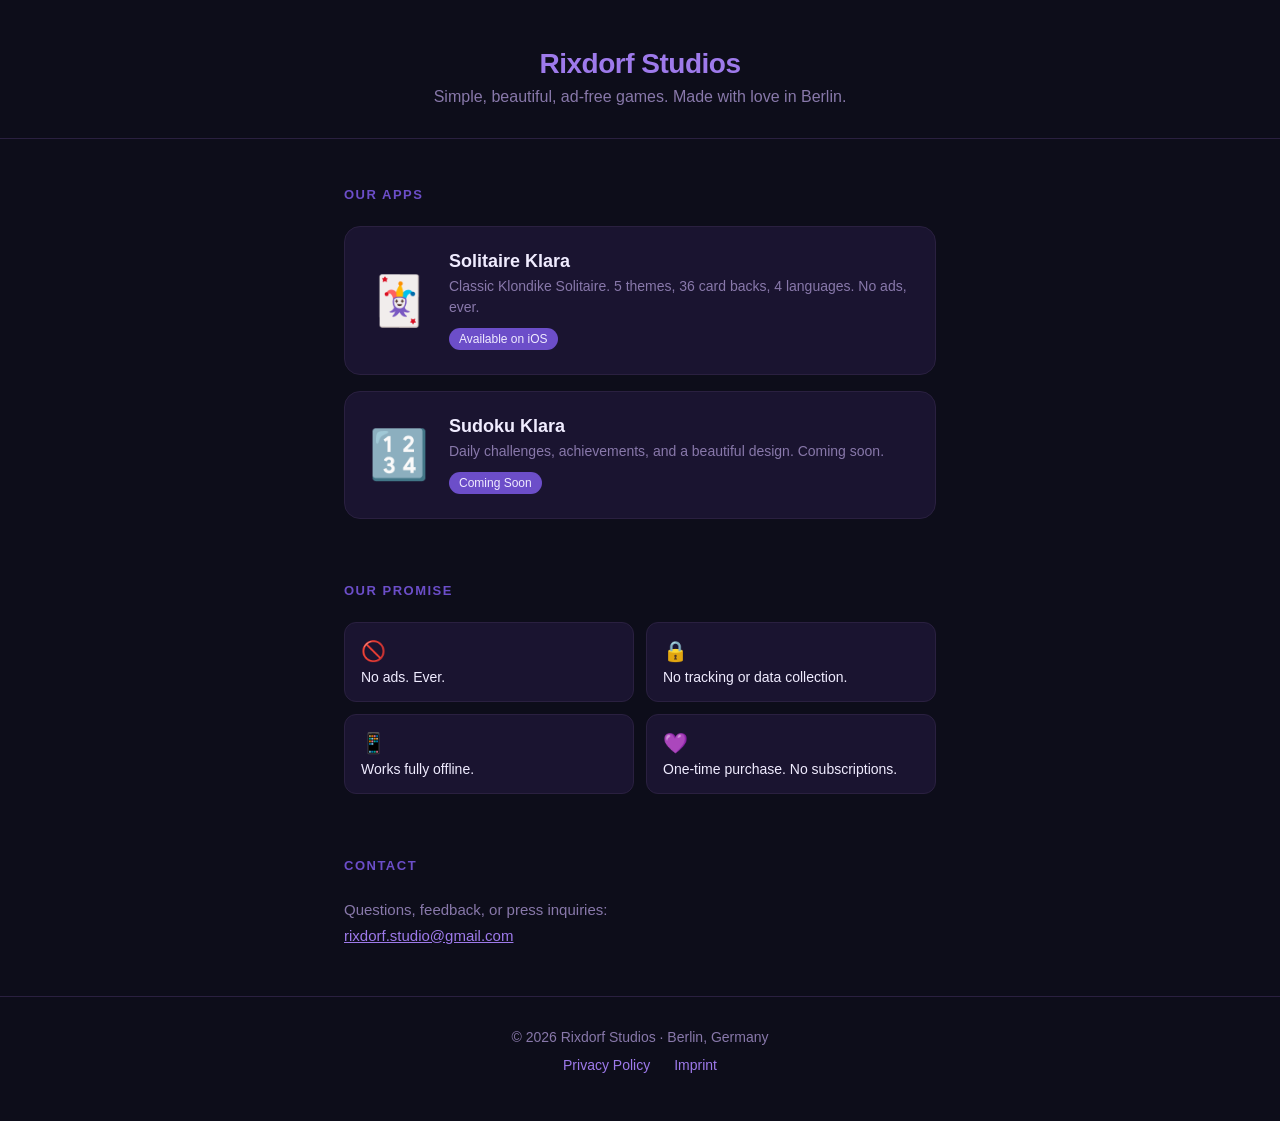
==== index.html @ 52e28efe "Add landing page" ====
<!DOCTYPE html>
<html lang="en">
<head>
  <meta charset="UTF-8">
  <meta name="viewport" content="width=device-width, initial-scale=1.0">
  <title>Rixdorf Studios</title>
  <meta name="description" content="Simple, beautiful, ad-free games. Made with love in Berlin.">
  <style>
    * { margin: 0; padding: 0; box-sizing: border-box; }
    body {
      font-family: -apple-system, BlinkMacSystemFont, 'Segoe UI', sans-serif;
      background: #0d0d1a;
      color: #f0ecff;
      min-height: 100vh;
    }
    header {
      padding: 48px 24px 32px;
      text-align: center;
      border-bottom: 1px solid #2a2040;
    }
    .logo {
      font-size: 28px;
      font-weight: 700;
      color: #9E7AEB;
      letter-spacing: -0.5px;
    }
    .tagline {
      margin-top: 8px;
      color: #8878aa;
      font-size: 16px;
    }
    main {
      max-width: 640px;
      margin: 0 auto;
      padding: 48px 24px;
    }
    h2 {
      font-size: 13px;
      font-weight: 600;
      text-transform: uppercase;
      letter-spacing: 1.5px;
      color: #6C4EC9;
      margin-bottom: 24px;
    }
    .apps {
      display: flex;
      flex-direction: column;
      gap: 16px;
      margin-bottom: 64px;
    }
    .app-card {
      background: #1a1430;
      border: 1px solid #2a2040;
      border-radius: 16px;
      padding: 24px;
      display: flex;
      gap: 20px;
      align-items: center;
      text-decoration: none;
      color: inherit;
      transition: border-color 0.2s;
    }
    .app-card:hover { border-color: #6C4EC9; }
    .app-icon {
      font-size: 48px;
      flex-shrink: 0;
    }
    .app-info h3 {
      font-size: 18px;
      font-weight: 600;
      margin-bottom: 4px;
    }
    .app-info p {
      font-size: 14px;
      color: #8878aa;
      line-height: 1.5;
    }
    .badge {
      display: inline-block;
      margin-top: 10px;
      padding: 4px 10px;
      background: #6C4EC9;
      border-radius: 20px;
      font-size: 12px;
      font-weight: 500;
    }
    .values {
      display: grid;
      grid-template-columns: 1fr 1fr;
      gap: 12px;
      margin-bottom: 64px;
    }
    .value-item {
      background: #1a1430;
      border: 1px solid #2a2040;
      border-radius: 12px;
      padding: 16px;
      font-size: 14px;
    }
    .value-item span {
      display: block;
      font-size: 20px;
      margin-bottom: 6px;
    }
    footer {
      text-align: center;
      padding: 32px 24px 48px;
      border-top: 1px solid #2a2040;
      color: #8878aa;
      font-size: 14px;
    }
    footer a { color: #9E7AEB; text-decoration: none; }
    footer a:hover { text-decoration: underline; }
    .footer-links {
      display: flex;
      justify-content: center;
      gap: 24px;
      margin-top: 12px;
    }
  </style>
</head>
<body>
  <header>
    <div class="logo">Rixdorf Studios</div>
    <div class="tagline">Simple, beautiful, ad-free games. Made with love in Berlin.</div>
  </header>

  <main>
    <h2>Our Apps</h2>
    <div class="apps">
      <a class="app-card" href="https://apps.apple.com/app/id6774253243" target="_blank">
        <div class="app-icon">🃏</div>
        <div class="app-info">
          <h3>Solitaire Klara</h3>
          <p>Classic Klondike Solitaire. 5 themes, 36 card backs, 4 languages. No ads, ever.</p>
          <span class="badge">Available on iOS</span>
        </div>
      </a>
      <a class="app-card" href="#" target="_blank">
        <div class="app-icon">🔢</div>
        <div class="app-info">
          <h3>Sudoku Klara</h3>
          <p>Daily challenges, achievements, and a beautiful design. Coming soon.</p>
          <span class="badge">Coming Soon</span>
        </div>
      </a>
    </div>

    <h2>Our Promise</h2>
    <div class="values">
      <div class="value-item"><span>🚫</span>No ads. Ever.</div>
      <div class="value-item"><span>🔒</span>No tracking or data collection.</div>
      <div class="value-item"><span>📱</span>Works fully offline.</div>
      <div class="value-item"><span>💜</span>One-time purchase. No subscriptions.</div>
    </div>

    <h2>Contact</h2>
    <p style="color: #8878aa; font-size: 15px; line-height: 1.7;">
      Questions, feedback, or press inquiries:<br>
      <a href="mailto:rixdorf.studio@gmail.com" style="color: #9E7AEB;">rixdorf.studio@gmail.com</a>
    </p>
  </main>

  <footer>
    <div>© 2026 Rixdorf Studios · Berlin, Germany</div>
    <div class="footer-links">
      <a href="/privacy">Privacy Policy</a>
      <a href="/imprint">Imprint</a>
    </div>
  </footer>
</body>
</html>
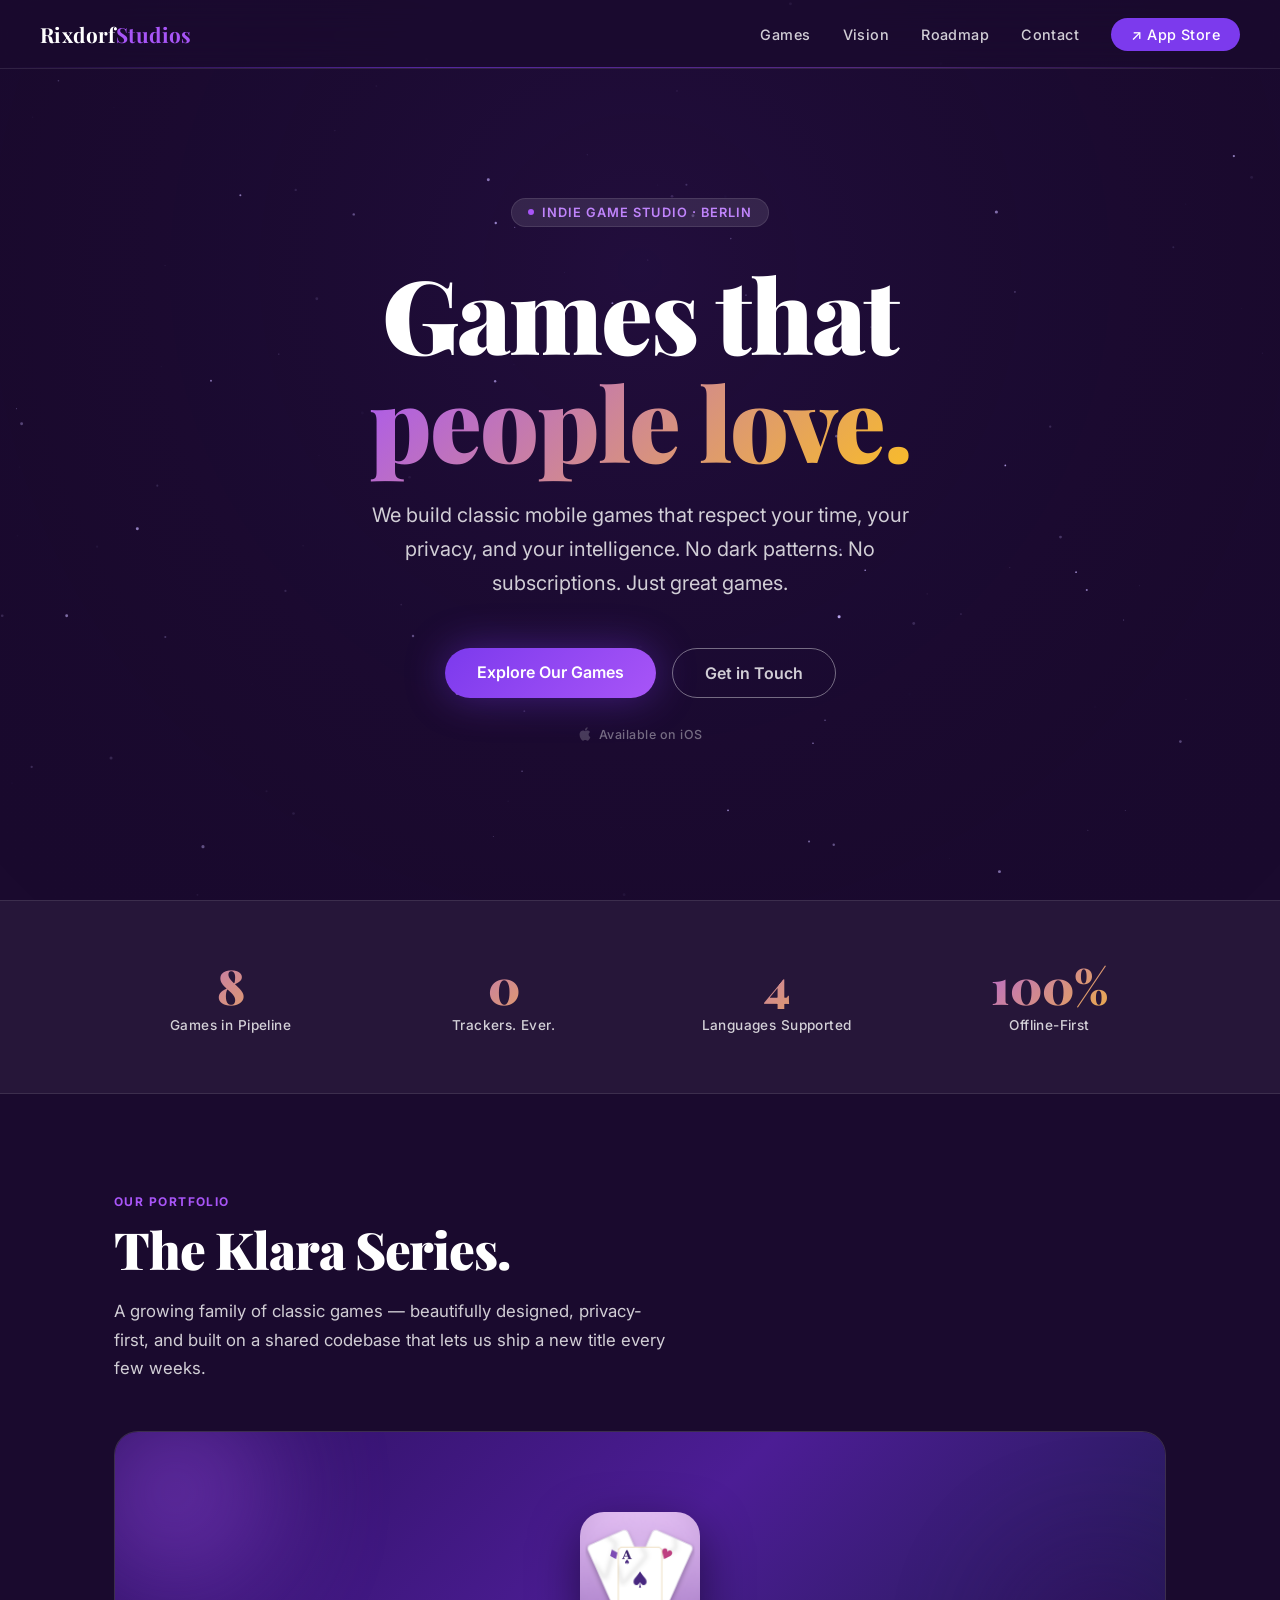
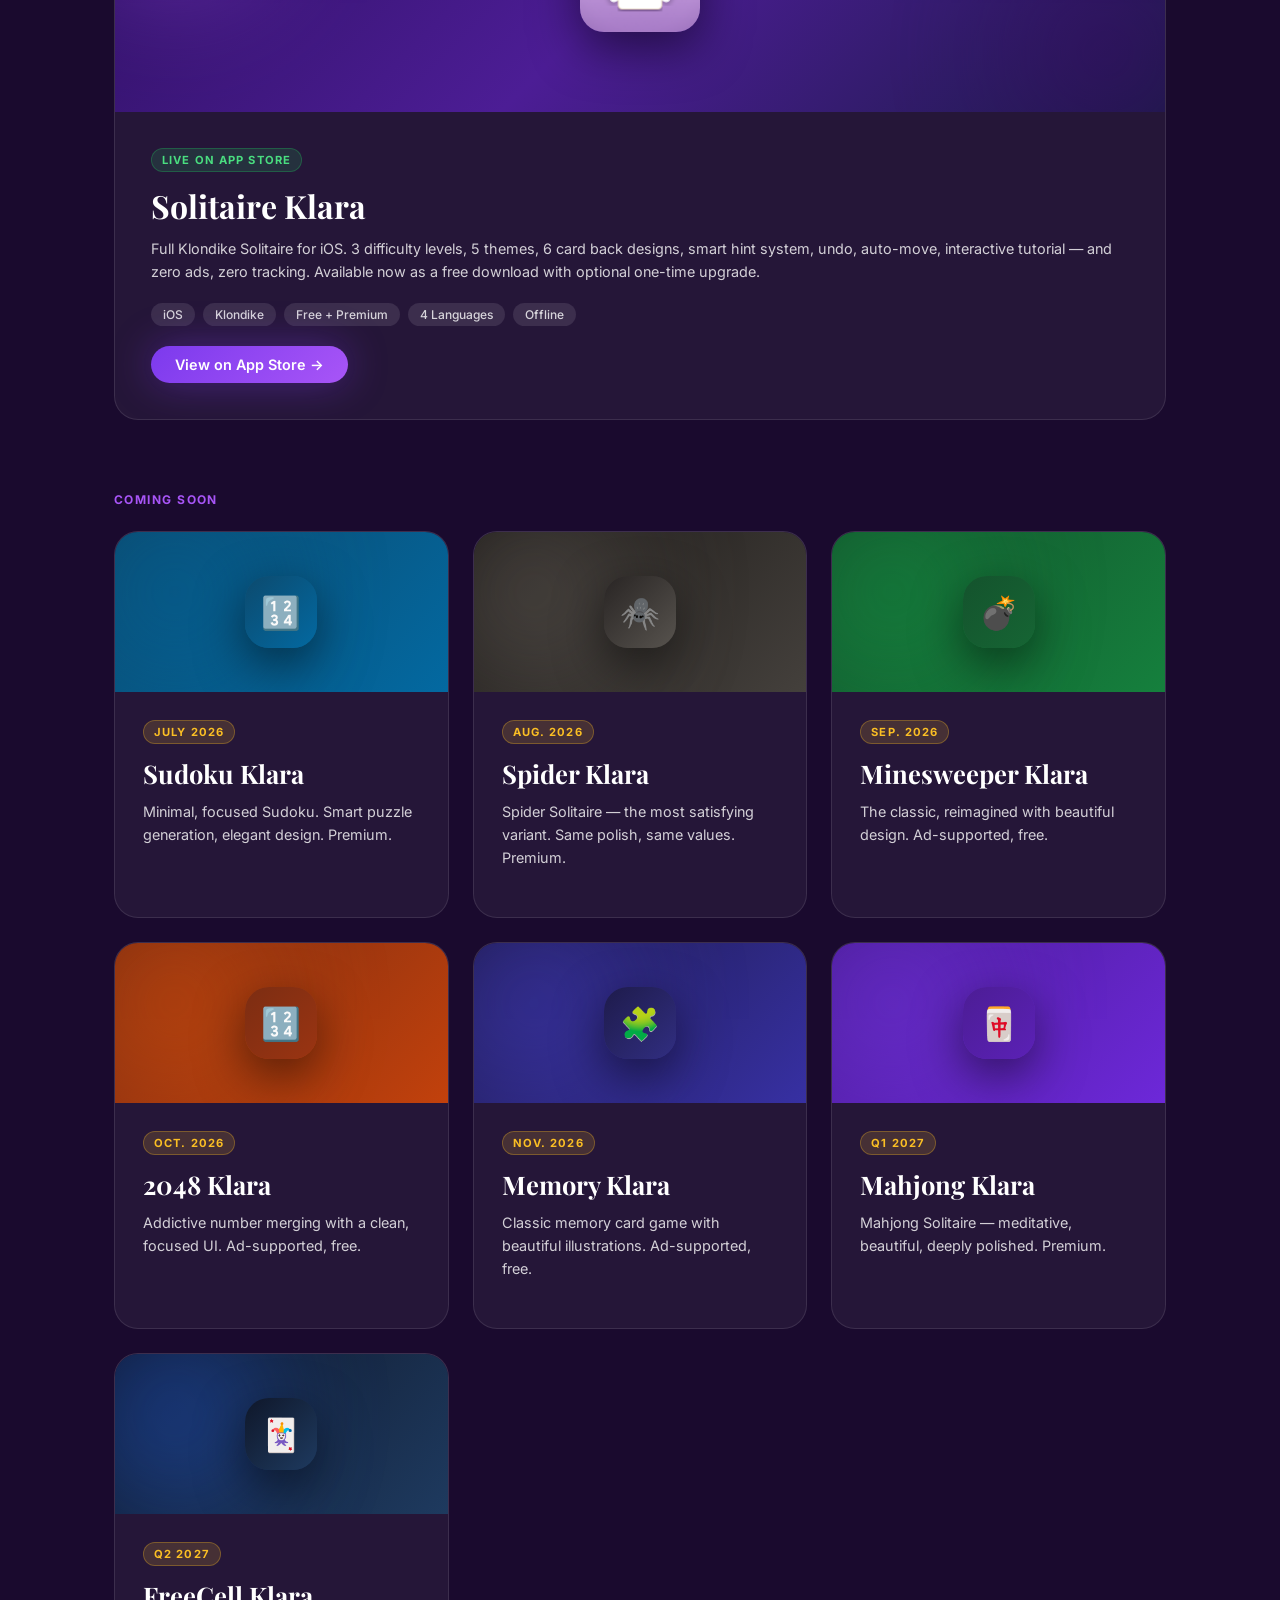
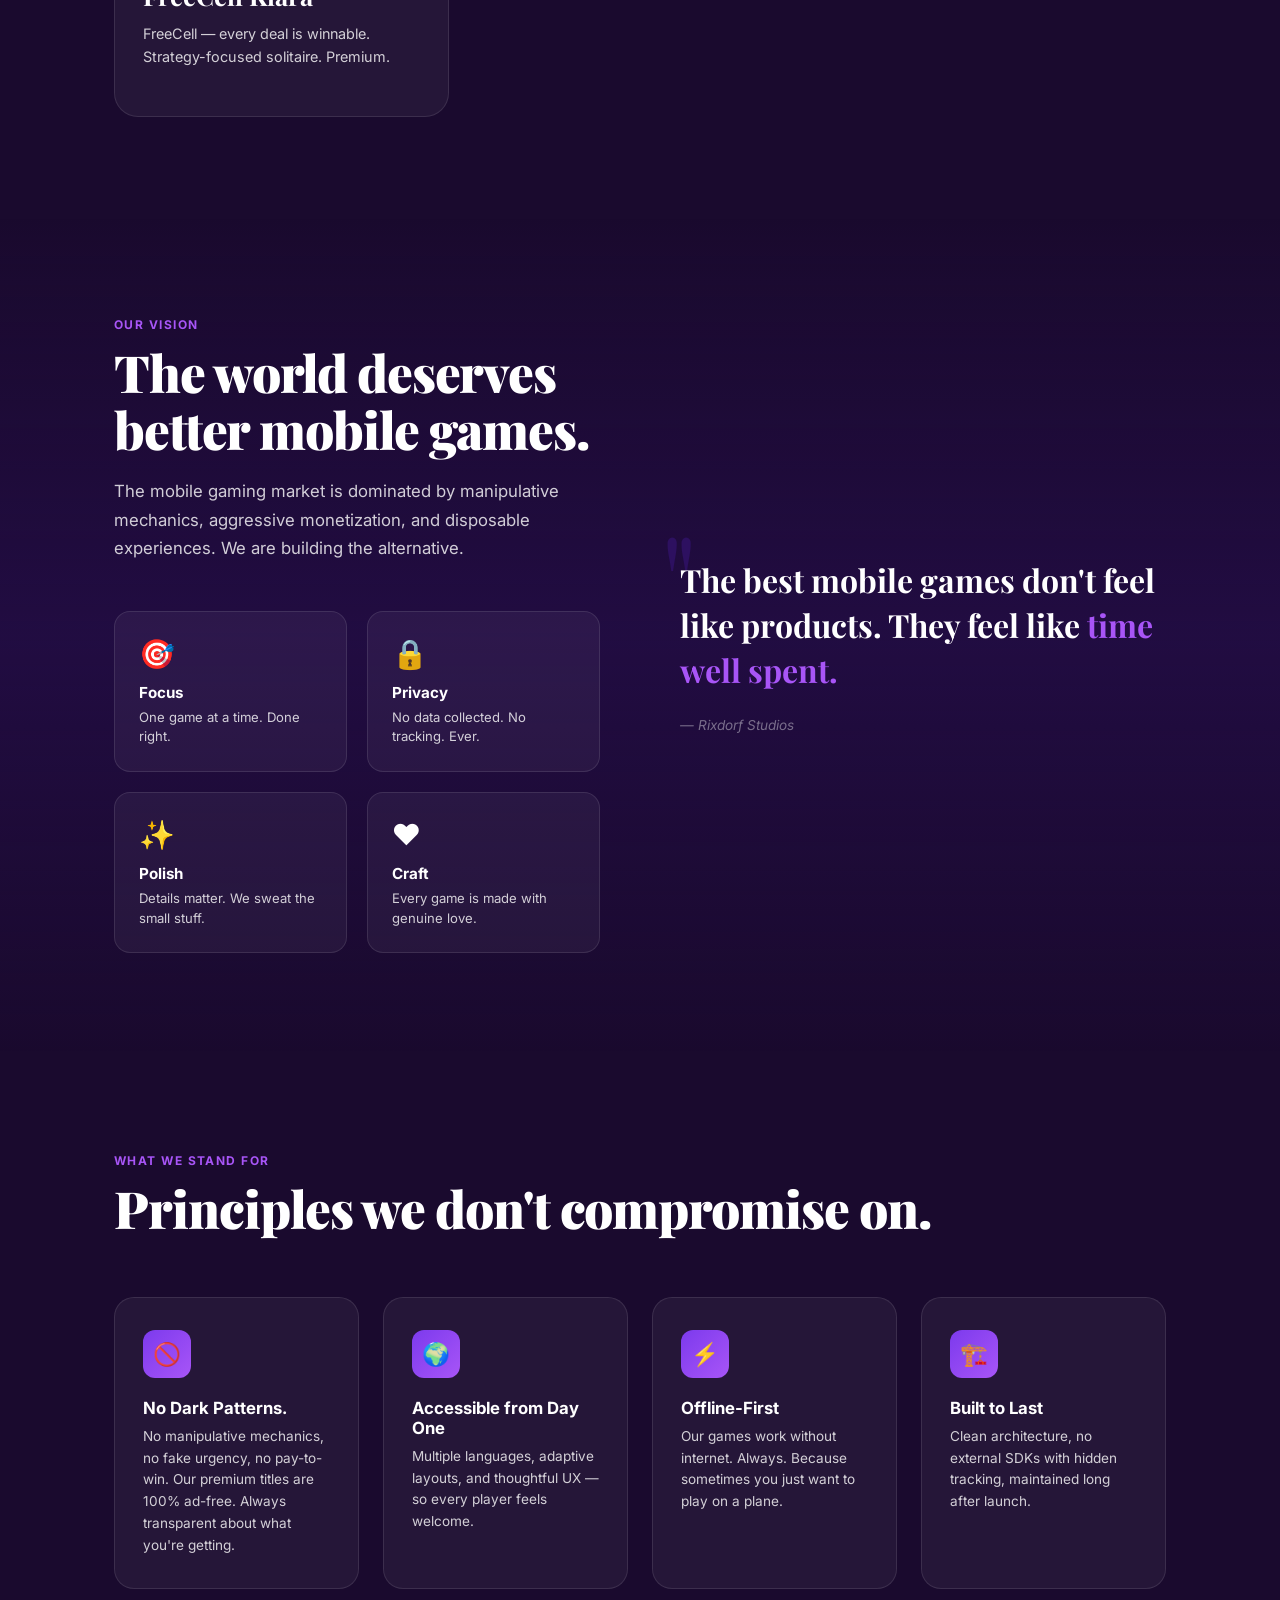
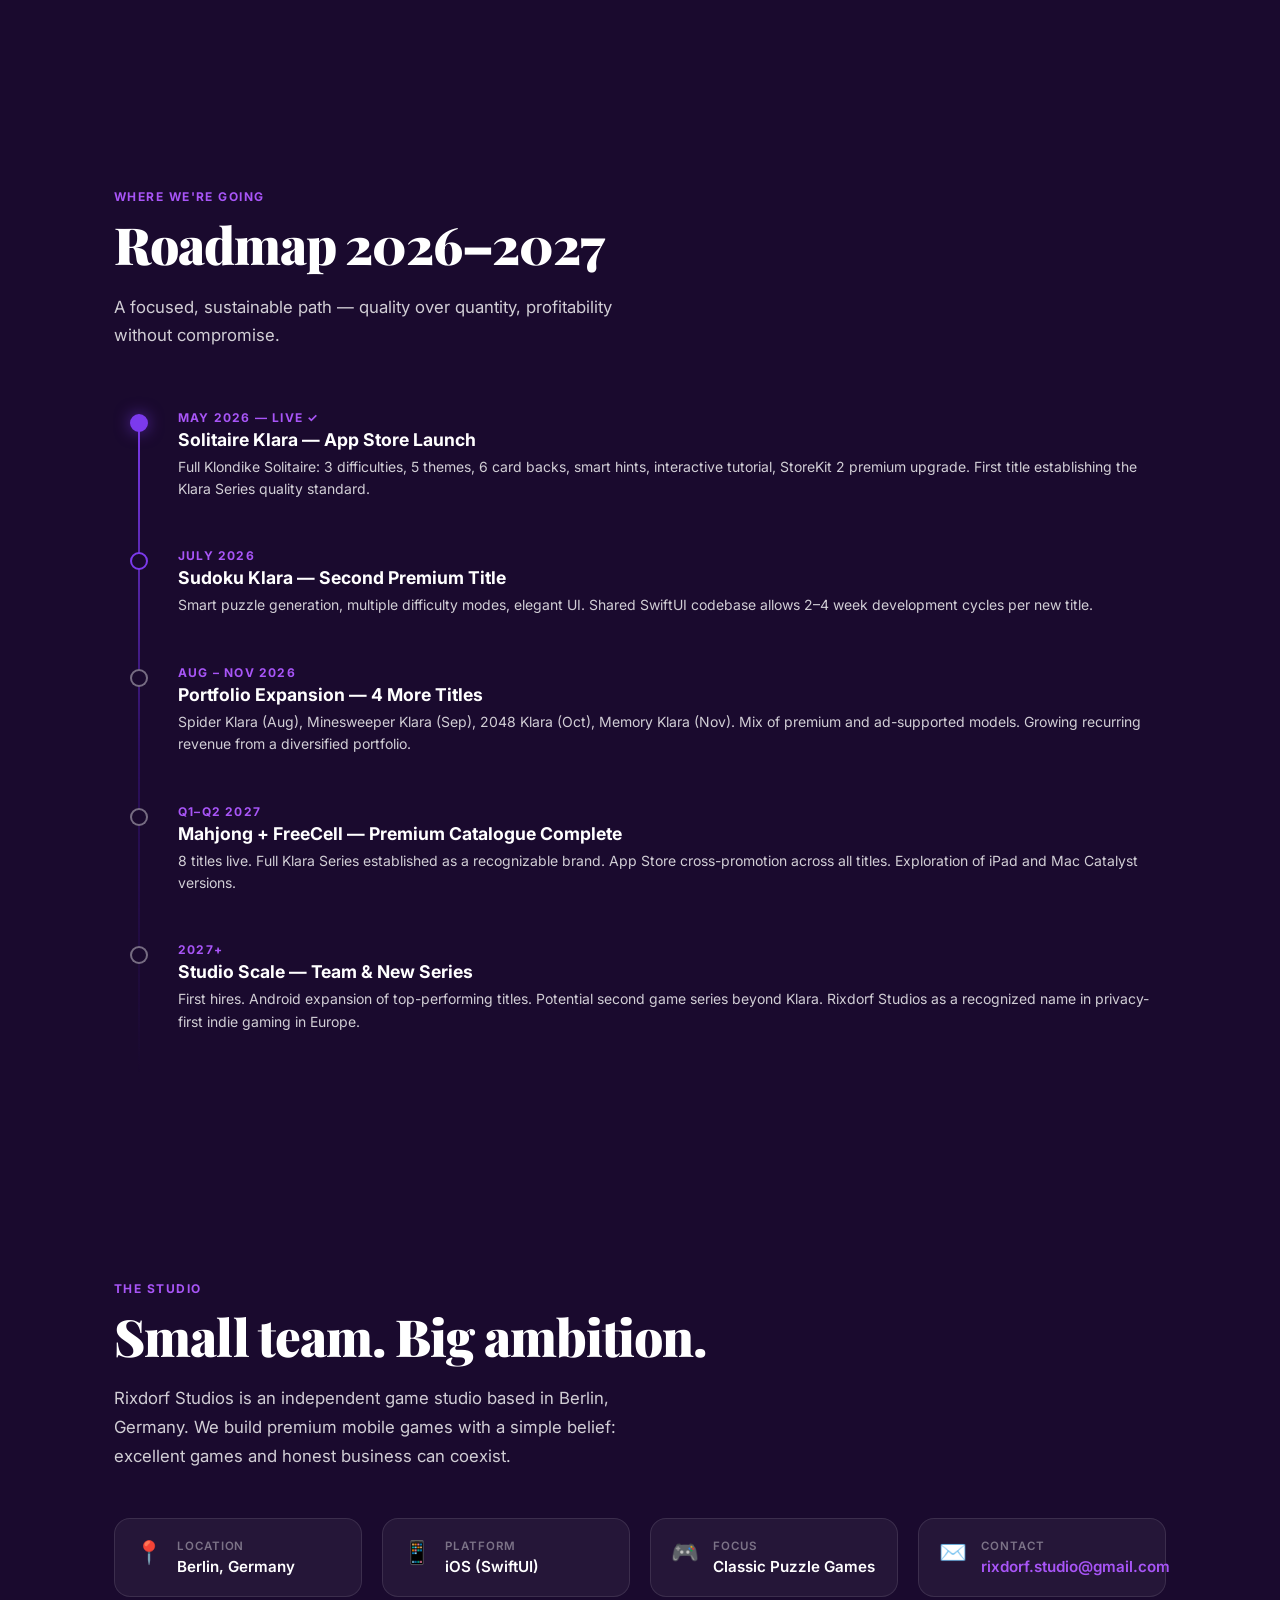
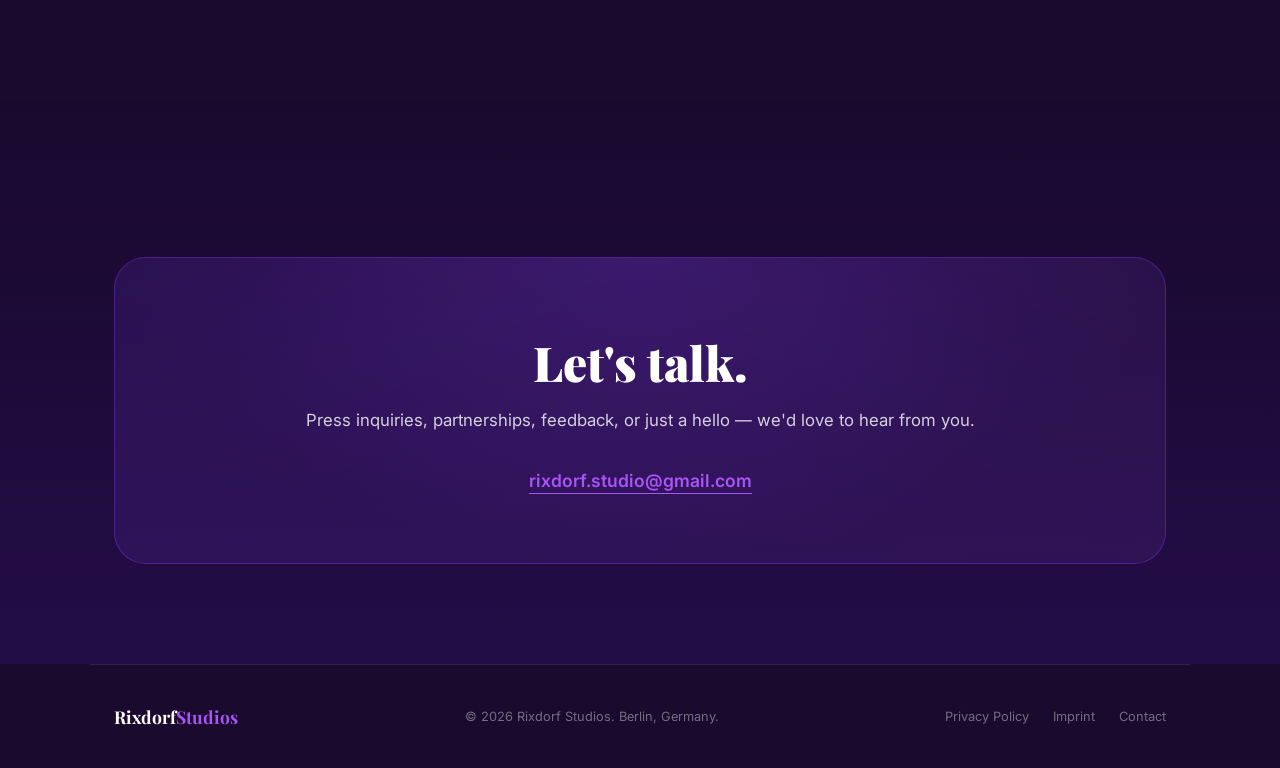
==== commit badad74d: "Initial website launch" ====
--- a/index.html
+++ b/index.html
@@ -1,172 +1,1236 @@
 <!DOCTYPE html>
 <html lang="en">
 <head>
-  <meta charset="UTF-8">
-  <meta name="viewport" content="width=device-width, initial-scale=1.0">
-  <title>Rixdorf Studios</title>
-  <meta name="description" content="Simple, beautiful, ad-free games. Made with love in Berlin.">
+  <meta charset="UTF-8" />
+  <meta name="viewport" content="width=device-width, initial-scale=1.0" />
+  <title>Rixdorf Studios — Crafted Games for Everyone</title>
+  <meta name="description" content="Rixdorf Studios builds beautiful, ad-free mobile games. Focused on quality, privacy, and joy." />
+  <link rel="icon" type="image/png" href="solitaire-icon.png" />
+  <link rel="apple-touch-icon" href="solitaire-icon.png" />
+  <link rel="preconnect" href="https://fonts.googleapis.com" />
+  <link rel="preconnect" href="https://fonts.gstatic.com" crossorigin />
+  <link href="https://fonts.googleapis.com/css2?family=Inter:wght@300;400;500;600;700;800;900&family=Playfair+Display:wght@700;900&display=swap" rel="stylesheet" />
   <style>
-    * { margin: 0; padding: 0; box-sizing: border-box; }
+    *, *::before, *::after { box-sizing: border-box; margin: 0; padding: 0; }
+
+    :root {
+      --purple-deep:   #1a0a2e;
+      --purple-mid:    #2d1060;
+      --purple-bright: #7c3aed;
+      --purple-light:  #a855f7;
+      --purple-glow:   #c084fc;
+      --gold:          #f59e0b;
+      --gold-light:    #fbbf24;
+      --white:         #ffffff;
+      --white-80:      rgba(255,255,255,0.8);
+      --white-40:      rgba(255,255,255,0.4);
+      --white-10:      rgba(255,255,255,0.1);
+      --white-05:      rgba(255,255,255,0.05);
+    }
+
+    html { scroll-behavior: smooth; }
+
     body {
-      font-family: -apple-system, BlinkMacSystemFont, 'Segoe UI', sans-serif;
-      background: #0d0d1a;
-      color: #f0ecff;
+      font-family: 'Inter', sans-serif;
+      background: var(--purple-deep);
+      color: var(--white);
+      overflow-x: hidden;
+    }
+
+    /* ── NAV ACCENT LINE ── */
+    nav::after {
+      content: '';
+      position: absolute;
+      bottom: 0; left: 0; right: 0;
+      height: 1px;
+      background: linear-gradient(90deg, transparent, rgba(124,58,237,0.6), rgba(168,85,247,0.4), transparent);
+    }
+
+    /* ── HERO PLATFORM BADGE ── */
+    .hero-platform {
+      margin-top: 28px;
+      display: flex;
+      align-items: center;
+      gap: 6px;
+      font-size: 0.78rem;
+      font-weight: 500;
+      color: var(--white-40);
+      letter-spacing: 0.04em;
+      opacity: 0;
+      animation: fadeUp 0.8s 1s forwards;
+    }
+    .hero-platform svg { opacity: 0.5; }
+
+    /* ── CANVAS BACKGROUND ── */
+    #starfield {
+      position: fixed;
+      inset: 0;
+      z-index: 0;
+      pointer-events: none;
+    }
+
+    /* ── NAV ── */
+    nav {
+      position: fixed;
+      top: 0; left: 0; right: 0;
+      z-index: 100;
+      padding: 20px 40px;
+      display: flex;
+      align-items: center;
+      justify-content: space-between;
+      backdrop-filter: blur(20px);
+      background: rgba(26,10,46,0.7);
+      border-bottom: 1px solid var(--white-10);
+      transition: background 0.3s;
+    }
+
+    .nav-logo {
+      font-family: 'Playfair Display', serif;
+      font-size: 1.3rem;
+      font-weight: 700;
+      letter-spacing: 0.02em;
+      color: var(--white);
+      text-decoration: none;
+    }
+    .nav-logo span { color: var(--purple-light); }
+
+    .nav-links { display: flex; gap: 32px; list-style: none; }
+    .nav-links a {
+      color: var(--white-80);
+      text-decoration: none;
+      font-size: 0.9rem;
+      font-weight: 500;
+      letter-spacing: 0.03em;
+      transition: color 0.2s;
+    }
+    .nav-links a:hover { color: var(--white); }
+
+    .nav-cta {
+      background: var(--purple-bright);
+      color: var(--white) !important;
+      padding: 8px 20px;
+      border-radius: 100px;
+      transition: background 0.2s, transform 0.2s !important;
+    }
+    .nav-cta:hover { background: var(--purple-light) !important; transform: translateY(-1px); }
+
+    /* ── HERO ── */
+    #hero {
+      position: relative;
+      z-index: 1;
       min-height: 100vh;
-    }
-    header {
-      padding: 48px 24px 32px;
-      text-align: center;
-      border-bottom: 1px solid #2a2040;
-    }
-    .logo {
-      font-size: 28px;
-      font-weight: 700;
-      color: #9E7AEB;
-      letter-spacing: -0.5px;
-    }
-    .tagline {
-      margin-top: 8px;
-      color: #8878aa;
-      font-size: 16px;
-    }
-    main {
-      max-width: 640px;
-      margin: 0 auto;
-      padding: 48px 24px;
-    }
-    h2 {
-      font-size: 13px;
-      font-weight: 600;
-      text-transform: uppercase;
-      letter-spacing: 1.5px;
-      color: #6C4EC9;
-      margin-bottom: 24px;
-    }
-    .apps {
       display: flex;
       flex-direction: column;
+      align-items: center;
+      justify-content: center;
+      text-align: center;
+      padding: 120px 24px 80px;
+    }
+
+    .hero-badge {
+      display: inline-flex;
+      align-items: center;
+      gap: 8px;
+      background: var(--white-10);
+      border: 1px solid var(--white-10);
+      border-radius: 100px;
+      padding: 6px 16px;
+      font-size: 0.8rem;
+      font-weight: 600;
+      letter-spacing: 0.08em;
+      text-transform: uppercase;
+      color: var(--purple-glow);
+      margin-bottom: 32px;
+      opacity: 0;
+      animation: fadeUp 0.8s 0.2s forwards;
+    }
+    .hero-badge::before {
+      content: '';
+      width: 6px; height: 6px;
+      border-radius: 50%;
+      background: var(--purple-light);
+      animation: pulse 2s infinite;
+    }
+
+    .hero-title {
+      font-family: 'Playfair Display', serif;
+      font-size: clamp(3rem, 8vw, 7rem);
+      font-weight: 900;
+      line-height: 1.05;
+      letter-spacing: -0.02em;
+      margin-bottom: 24px;
+      opacity: 0;
+      animation: fadeUp 0.8s 0.4s forwards;
+    }
+
+    .hero-title .line-highlight {
+      background: linear-gradient(135deg, var(--purple-light), var(--gold-light));
+      -webkit-background-clip: text;
+      -webkit-text-fill-color: transparent;
+      background-clip: text;
+    }
+
+    .hero-sub {
+      font-size: clamp(1rem, 2vw, 1.25rem);
+      font-weight: 400;
+      color: var(--white-80);
+      max-width: 560px;
+      line-height: 1.7;
+      margin-bottom: 48px;
+      opacity: 0;
+      animation: fadeUp 0.8s 0.6s forwards;
+    }
+
+    .hero-actions {
+      display: flex;
       gap: 16px;
-      margin-bottom: 64px;
-    }
-    .app-card {
-      background: #1a1430;
-      border: 1px solid #2a2040;
+      flex-wrap: wrap;
+      justify-content: center;
+      opacity: 0;
+      animation: fadeUp 0.8s 0.8s forwards;
+    }
+
+    .btn-primary {
+      background: linear-gradient(135deg, var(--purple-bright), var(--purple-light));
+      color: var(--white);
+      padding: 14px 32px;
+      border-radius: 100px;
+      font-size: 1rem;
+      font-weight: 600;
+      text-decoration: none;
+      border: none;
+      cursor: pointer;
+      transition: transform 0.2s, box-shadow 0.2s;
+      box-shadow: 0 0 40px rgba(124,58,237,0.4);
+    }
+    .btn-primary:hover { transform: translateY(-2px); box-shadow: 0 0 60px rgba(124,58,237,0.6); }
+
+    .btn-ghost {
+      background: transparent;
+      color: var(--white-80);
+      padding: 14px 32px;
+      border-radius: 100px;
+      font-size: 1rem;
+      font-weight: 600;
+      text-decoration: none;
+      border: 1px solid var(--white-40);
+      cursor: pointer;
+      transition: border-color 0.2s, color 0.2s, transform 0.2s;
+    }
+    .btn-ghost:hover { border-color: var(--white); color: var(--white); transform: translateY(-2px); }
+
+    .hero-scroll {
+      position: absolute;
+      bottom: 40px;
+      left: 50%;
+      transform: translateX(-50%);
+      display: flex;
+      flex-direction: column;
+      align-items: center;
+      gap: 8px;
+      color: var(--white-40);
+      font-size: 0.75rem;
+      letter-spacing: 0.1em;
+      text-transform: uppercase;
+      animation: fadeUp 1s 1.4s forwards;
+      opacity: 0;
+    }
+    .scroll-line {
+      width: 1px;
+      height: 40px;
+      background: linear-gradient(to bottom, var(--white-40), transparent);
+      animation: scrollPulse 2s infinite;
+    }
+
+    /* ── SECTION SHARED ── */
+    section {
+      position: relative;
+      z-index: 1;
+    }
+
+    .section-inner {
+      max-width: 1100px;
+      margin: 0 auto;
+      padding: 100px 24px;
+    }
+
+    .section-tag {
+      font-size: 0.75rem;
+      font-weight: 700;
+      letter-spacing: 0.12em;
+      text-transform: uppercase;
+      color: var(--purple-light);
+      margin-bottom: 12px;
+    }
+
+    .section-title {
+      font-family: 'Playfair Display', serif;
+      font-size: clamp(2rem, 4vw, 3.2rem);
+      font-weight: 900;
+      line-height: 1.1;
+      letter-spacing: -0.02em;
+      margin-bottom: 20px;
+    }
+
+    .section-sub {
+      color: var(--white-80);
+      font-size: 1.05rem;
+      line-height: 1.7;
+      max-width: 560px;
+    }
+
+    /* ── NUMBERS BAR ── */
+    #numbers {
+      background: var(--white-05);
+      border-top: 1px solid var(--white-10);
+      border-bottom: 1px solid var(--white-10);
+    }
+
+    .numbers-grid {
+      max-width: 1100px;
+      margin: 0 auto;
+      padding: 60px 24px;
+      display: grid;
+      grid-template-columns: repeat(auto-fit, minmax(180px, 1fr));
+      gap: 40px;
+      text-align: center;
+    }
+
+    .number-item {}
+    .number-value {
+      font-family: 'Playfair Display', serif;
+      font-size: 3rem;
+      font-weight: 900;
+      background: linear-gradient(135deg, var(--purple-light), var(--gold-light));
+      -webkit-background-clip: text;
+      -webkit-text-fill-color: transparent;
+      background-clip: text;
+      line-height: 1;
+      margin-bottom: 8px;
+    }
+    .number-label {
+      font-size: 0.85rem;
+      font-weight: 500;
+      color: var(--white-80);
+      letter-spacing: 0.03em;
+    }
+
+    /* ── GAMES ── */
+    .games-grid {
+      display: grid;
+      grid-template-columns: repeat(auto-fit, minmax(320px, 1fr));
+      gap: 24px;
+      margin-top: 60px;
+    }
+
+    .game-card {
+      background: var(--white-05);
+      border: 1px solid var(--white-10);
+      border-radius: 24px;
+      overflow: hidden;
+      transition: transform 0.3s, border-color 0.3s, box-shadow 0.3s;
+      cursor: default;
+    }
+    .game-card:hover {
+      transform: translateY(-6px);
+      border-color: var(--purple-light);
+      box-shadow: 0 20px 60px rgba(124,58,237,0.25);
+    }
+
+    .game-card-header {
+      height: 220px;
+      display: flex;
+      align-items: center;
+      justify-content: center;
+      position: relative;
+      overflow: hidden;
+    }
+
+    .game-card-header.solitaire {
+      background: linear-gradient(135deg, #2d1060 0%, #4c1d95 50%, #1e1b4b 100%);
+    }
+    .game-card-header.sudoku {
+      background: linear-gradient(135deg, #0f2027 0%, #203a43 50%, #2c5364 100%);
+    }
+
+    .game-icon {
+      width: 100px;
+      height: 100px;
+      border-radius: 24px;
+      object-fit: cover;
+      box-shadow: 0 16px 48px rgba(0,0,0,0.5);
+      position: relative;
+      z-index: 1;
+    }
+
+    .game-icon-placeholder {
+      width: 100px;
+      height: 100px;
+      border-radius: 24px;
+      display: flex;
+      align-items: center;
+      justify-content: center;
+      font-size: 3rem;
+      box-shadow: 0 16px 48px rgba(0,0,0,0.5);
+      position: relative;
+      z-index: 1;
+    }
+
+    .card-glow {
+      position: absolute;
+      width: 200px;
+      height: 200px;
+      border-radius: 50%;
+      filter: blur(60px);
+      opacity: 0.4;
+    }
+
+    .game-card-featured { max-width: 100%; }
+    .game-card-featured .game-card-body { padding: 36px; }
+
+    .game-card-body { padding: 28px; }
+
+    .game-status {
+      display: inline-block;
+      font-size: 0.7rem;
+      font-weight: 700;
+      letter-spacing: 0.1em;
+      text-transform: uppercase;
+      padding: 4px 10px;
+      border-radius: 100px;
+      margin-bottom: 12px;
+    }
+    .status-live { background: rgba(34,197,94,0.15); color: #4ade80; border: 1px solid rgba(34,197,94,0.3); }
+    .status-dev  { background: rgba(251,191,36,0.15); color: #fbbf24; border: 1px solid rgba(251,191,36,0.3); }
+
+    .game-name {
+      font-family: 'Playfair Display', serif;
+      font-size: 1.6rem;
+      font-weight: 700;
+      margin-bottom: 10px;
+    }
+
+    .game-desc {
+      font-size: 0.9rem;
+      color: var(--white-80);
+      line-height: 1.6;
+      margin-bottom: 20px;
+    }
+
+    .game-tags { display: flex; flex-wrap: wrap; gap: 8px; }
+    .game-tag {
+      font-size: 0.75rem;
+      font-weight: 500;
+      background: var(--white-10);
+      color: var(--white-80);
+      padding: 4px 12px;
+      border-radius: 100px;
+    }
+
+    /* ── VISION ── */
+    #vision { background: linear-gradient(180deg, transparent 0%, rgba(45,16,96,0.4) 50%, transparent 100%); }
+
+    .vision-grid {
+      display: grid;
+      grid-template-columns: 1fr 1fr;
+      gap: 80px;
+      align-items: center;
+      margin-top: 0;
+    }
+
+    .vision-pillars {
+      display: grid;
+      grid-template-columns: 1fr 1fr;
+      gap: 20px;
+      margin-top: 48px;
+    }
+
+    .pillar {
+      background: var(--white-05);
+      border: 1px solid var(--white-10);
       border-radius: 16px;
       padding: 24px;
+      transition: border-color 0.3s;
+    }
+    .pillar:hover { border-color: var(--purple-light); }
+
+    .pillar-icon {
+      font-size: 1.8rem;
+      margin-bottom: 12px;
+    }
+    .pillar-title {
+      font-size: 0.95rem;
+      font-weight: 700;
+      margin-bottom: 6px;
+    }
+    .pillar-text {
+      font-size: 0.82rem;
+      color: var(--white-80);
+      line-height: 1.5;
+    }
+
+    .vision-quote {
+      position: relative;
+    }
+    .vision-quote-mark {
+      font-family: 'Playfair Display', serif;
+      font-size: 8rem;
+      line-height: 0;
+      color: var(--purple-mid);
+      position: absolute;
+      top: 40px;
+      left: -20px;
+      select: none;
+    }
+    .vision-quote-text {
+      font-family: 'Playfair Display', serif;
+      font-size: clamp(1.4rem, 2.5vw, 2rem);
+      font-weight: 700;
+      line-height: 1.4;
+      position: relative;
+      z-index: 1;
+      padding-top: 20px;
+      color: var(--white);
+    }
+    .vision-quote-text em {
+      font-style: normal;
+      color: var(--purple-light);
+    }
+    .vision-quote-author {
+      margin-top: 24px;
+      font-size: 0.85rem;
+      color: var(--white-40);
+      font-style: italic;
+    }
+
+    /* ── ROADMAP ── */
+    .roadmap-list {
+      margin-top: 60px;
       display: flex;
+      flex-direction: column;
+      gap: 0;
+      position: relative;
+    }
+    .roadmap-list::before {
+      content: '';
+      position: absolute;
+      left: 24px;
+      top: 8px;
+      bottom: 8px;
+      width: 2px;
+      background: linear-gradient(to bottom, var(--purple-bright), var(--purple-mid), transparent);
+    }
+
+    .roadmap-item {
+      display: flex;
+      gap: 32px;
+      padding: 0 0 48px 64px;
+      position: relative;
+    }
+    .roadmap-dot {
+      position: absolute;
+      left: 16px;
+      top: 4px;
+      width: 18px;
+      height: 18px;
+      border-radius: 50%;
+      border: 2px solid var(--purple-bright);
+      background: var(--purple-deep);
+    }
+    .roadmap-dot.active {
+      background: var(--purple-bright);
+      box-shadow: 0 0 16px rgba(124,58,237,0.6);
+    }
+    .roadmap-dot.future {
+      border-color: var(--white-40);
+    }
+
+    .roadmap-content {}
+    .roadmap-time {
+      font-size: 0.75rem;
+      font-weight: 700;
+      text-transform: uppercase;
+      letter-spacing: 0.1em;
+      color: var(--purple-light);
+      margin-bottom: 4px;
+    }
+    .roadmap-title {
+      font-size: 1.1rem;
+      font-weight: 700;
+      margin-bottom: 6px;
+    }
+    .roadmap-desc {
+      font-size: 0.875rem;
+      color: var(--white-80);
+      line-height: 1.6;
+    }
+
+    /* ── VALUES ── */
+    .values-grid {
+      display: grid;
+      grid-template-columns: repeat(auto-fit, minmax(240px, 1fr));
+      gap: 24px;
+      margin-top: 60px;
+    }
+
+    .value-card {
+      background: var(--white-05);
+      border: 1px solid var(--white-10);
+      border-radius: 20px;
+      padding: 32px 28px;
+      transition: transform 0.3s, border-color 0.3s;
+    }
+    .value-card:hover { transform: translateY(-4px); border-color: rgba(124,58,237,0.5); }
+
+    .value-icon {
+      width: 48px;
+      height: 48px;
+      background: linear-gradient(135deg, var(--purple-bright), var(--purple-light));
+      border-radius: 12px;
+      display: flex;
+      align-items: center;
+      justify-content: center;
+      font-size: 1.4rem;
+      margin-bottom: 20px;
+    }
+    .value-title {
+      font-size: 1.05rem;
+      font-weight: 700;
+      margin-bottom: 8px;
+    }
+    .value-text {
+      font-size: 0.85rem;
+      color: var(--white-80);
+      line-height: 1.6;
+    }
+
+    /* ── TEAM / FOUNDER ── */
+
+    /* ── CONTACT ── */
+    #contact {
+      background: linear-gradient(180deg, transparent 0%, rgba(45,16,96,0.5) 100%);
+    }
+
+    .contact-box {
+      background: linear-gradient(135deg, rgba(124,58,237,0.15), rgba(168,85,247,0.1));
+      border: 1px solid rgba(124,58,237,0.4);
+      border-radius: 32px;
+      padding: 72px;
+      text-align: center;
+      margin-top: 60px;
+      position: relative;
+      overflow: hidden;
+    }
+    /* ── ABOUT GRID ── */
+    .about-grid {
+      display: grid;
+      grid-template-columns: repeat(auto-fit, minmax(200px, 1fr));
       gap: 20px;
+      margin-top: 48px;
+    }
+    .about-item {
+      display: flex;
+      align-items: flex-start;
+      gap: 14px;
+      background: var(--white-05);
+      border: 1px solid var(--white-10);
+      border-radius: 16px;
+      padding: 20px;
+    }
+    .about-icon { font-size: 1.4rem; line-height: 1; margin-top: 2px; }
+    .about-label { font-size: 0.72rem; font-weight: 600; text-transform: uppercase; letter-spacing: 0.08em; color: var(--white-40); margin-bottom: 4px; }
+    .about-value { font-size: 0.95rem; font-weight: 600; color: var(--white); }
+
+    .contact-box::before {
+      content: '';
+      position: absolute;
+      inset: 0;
+      background: radial-gradient(ellipse at 50% 0%, rgba(124,58,237,0.2) 0%, transparent 70%);
+    }
+    .contact-box > * { position: relative; z-index: 1; }
+
+    .contact-title {
+      font-family: 'Playfair Display', serif;
+      font-size: clamp(2rem, 4vw, 3rem);
+      font-weight: 900;
+      margin-bottom: 16px;
+    }
+    .contact-sub {
+      color: var(--white-80);
+      font-size: 1.05rem;
+      margin-bottom: 40px;
+    }
+    .contact-email {
+      font-size: 1.1rem;
+      font-weight: 600;
+      color: var(--purple-light);
+      text-decoration: none;
+      border-bottom: 1px solid var(--purple-light);
+      padding-bottom: 2px;
+      transition: color 0.2s;
+    }
+    .contact-email:hover { color: var(--gold-light); border-color: var(--gold-light); }
+
+    /* ── FOOTER ── */
+    footer {
+      position: relative;
+      z-index: 1;
+      padding: 40px 24px;
+      border-top: 1px solid var(--white-10);
+      display: flex;
       align-items: center;
+      justify-content: space-between;
+      flex-wrap: wrap;
+      gap: 16px;
+      max-width: 1100px;
+      margin: 0 auto;
+    }
+
+    .footer-logo {
+      font-family: 'Playfair Display', serif;
+      font-weight: 700;
+      font-size: 1.1rem;
+    }
+    .footer-logo span { color: var(--purple-light); }
+
+    .footer-copy {
+      font-size: 0.8rem;
+      color: var(--white-40);
+    }
+
+    .footer-links { display: flex; gap: 24px; }
+    .footer-links a {
+      font-size: 0.8rem;
+      color: var(--white-40);
       text-decoration: none;
-      color: inherit;
-      transition: border-color 0.2s;
-    }
-    .app-card:hover { border-color: #6C4EC9; }
-    .app-icon {
-      font-size: 48px;
-      flex-shrink: 0;
-    }
-    .app-info h3 {
-      font-size: 18px;
-      font-weight: 600;
-      margin-bottom: 4px;
-    }
-    .app-info p {
-      font-size: 14px;
-      color: #8878aa;
-      line-height: 1.5;
-    }
-    .badge {
-      display: inline-block;
-      margin-top: 10px;
-      padding: 4px 10px;
-      background: #6C4EC9;
-      border-radius: 20px;
-      font-size: 12px;
-      font-weight: 500;
-    }
-    .values {
-      display: grid;
-      grid-template-columns: 1fr 1fr;
-      gap: 12px;
-      margin-bottom: 64px;
-    }
-    .value-item {
-      background: #1a1430;
-      border: 1px solid #2a2040;
-      border-radius: 12px;
-      padding: 16px;
-      font-size: 14px;
-    }
-    .value-item span {
-      display: block;
-      font-size: 20px;
-      margin-bottom: 6px;
-    }
-    footer {
-      text-align: center;
-      padding: 32px 24px 48px;
-      border-top: 1px solid #2a2040;
-      color: #8878aa;
-      font-size: 14px;
-    }
-    footer a { color: #9E7AEB; text-decoration: none; }
-    footer a:hover { text-decoration: underline; }
-    .footer-links {
-      display: flex;
-      justify-content: center;
-      gap: 24px;
-      margin-top: 12px;
+      transition: color 0.2s;
+    }
+    .footer-links a:hover { color: var(--white-80); }
+
+    /* ── ANIMATIONS ── */
+    @keyframes fadeUp {
+      from { opacity: 0; transform: translateY(24px); }
+      to   { opacity: 1; transform: translateY(0); }
+    }
+
+    @keyframes pulse {
+      0%, 100% { opacity: 1; transform: scale(1); }
+      50%       { opacity: 0.5; transform: scale(0.8); }
+    }
+
+    @keyframes scrollPulse {
+      0%, 100% { opacity: 0.4; }
+      50%       { opacity: 1; }
+    }
+
+    @keyframes float {
+      0%, 100% { transform: translateY(0px); }
+      50%       { transform: translateY(-12px); }
+    }
+
+    .reveal {
+      opacity: 0;
+      transform: translateY(32px);
+      transition: opacity 0.7s ease, transform 0.7s ease;
+    }
+    .reveal.visible {
+      opacity: 1;
+      transform: translateY(0);
+    }
+
+    /* ── RESPONSIVE ── */
+    @media (max-width: 768px) {
+      nav { padding: 16px 20px; }
+      .nav-links { display: none; }
+      .vision-grid { grid-template-columns: 1fr; }
+      .contact-box { padding: 40px 24px; }
+      footer { flex-direction: column; text-align: center; }
     }
   </style>
 </head>
 <body>
-  <header>
-    <div class="logo">Rixdorf Studios</div>
-    <div class="tagline">Simple, beautiful, ad-free games. Made with love in Berlin.</div>
-  </header>
-
-  <main>
-    <h2>Our Apps</h2>
-    <div class="apps">
-      <a class="app-card" href="https://apps.apple.com/app/id6774253243" target="_blank">
-        <div class="app-icon">🃏</div>
-        <div class="app-info">
-          <h3>Solitaire Klara</h3>
-          <p>Classic Klondike Solitaire. 5 themes, 36 card backs, 4 languages. No ads, ever.</p>
-          <span class="badge">Available on iOS</span>
-        </div>
-      </a>
-      <a class="app-card" href="#" target="_blank">
-        <div class="app-icon">🔢</div>
-        <div class="app-info">
-          <h3>Sudoku Klara</h3>
-          <p>Daily challenges, achievements, and a beautiful design. Coming soon.</p>
-          <span class="badge">Coming Soon</span>
-        </div>
-      </a>
+
+<canvas id="starfield"></canvas>
+
+<!-- ── NAV ── -->
+<nav>
+  <a href="#" class="nav-logo">Rixdorf<span>Studios</span></a>
+  <ul class="nav-links">
+    <li><a href="#games">Games</a></li>
+    <li><a href="#vision">Vision</a></li>
+    <li><a href="#roadmap">Roadmap</a></li>
+    <li><a href="#contact">Contact</a></li>
+    <li><a href="https://apps.apple.com/app/id6774253243" target="_blank" class="nav-cta">↗ App Store</a></li>
+  </ul>
+</nav>
+
+<!-- ── HERO ── -->
+<section id="hero">
+  <div class="hero-badge">Indie Game Studio · Berlin</div>
+  <h1 class="hero-title">
+    Games that <br class="hero-br">
+    <span class="line-highlight">people love.</span>
+  </h1>
+  <p class="hero-sub">
+    We build classic mobile games that respect your time, your privacy,
+    and your intelligence. No dark patterns. No subscriptions. Just great games.
+  </p>
+  <div class="hero-actions">
+    <a href="#games" class="btn-primary">Explore Our Games</a>
+    <a href="#contact" class="btn-ghost">Get in Touch</a>
+  </div>
+  <div class="hero-platform">
+    <svg width="16" height="16" viewBox="0 0 24 24" fill="currentColor"><path d="M18.71 19.5c-.83 1.24-1.71 2.45-3.05 2.47-1.34.03-1.77-.79-3.29-.79-1.53 0-2 .77-3.27.82-1.31.05-2.3-1.32-3.14-2.53C4.25 17 2.94 12.45 4.7 9.39c.87-1.52 2.43-2.48 4.12-2.51 1.28-.02 2.5.87 3.29.87.78 0 2.26-1.07 3.8-.91.65.03 2.47.26 3.64 1.98-.09.06-2.17 1.28-2.15 3.81.03 3.02 2.65 4.03 2.68 4.04-.03.07-.42 1.44-1.38 2.83M13 3.5c.73-.83 1.94-1.46 2.94-1.5.13 1.17-.34 2.35-1.04 3.19-.69.85-1.83 1.51-2.95 1.42-.15-1.15.41-2.35 1.05-3.11z"/></svg>
+    Available on iOS
+  </div>
+</section>
+
+<!-- ── NUMBERS ── -->
+<div id="numbers">
+  <div class="numbers-grid">
+    <div class="number-item reveal">
+      <div class="number-value">8</div>
+      <div class="number-label">Games in Pipeline</div>
     </div>
-
-    <h2>Our Promise</h2>
-    <div class="values">
-      <div class="value-item"><span>🚫</span>No ads. Ever.</div>
-      <div class="value-item"><span>🔒</span>No tracking or data collection.</div>
-      <div class="value-item"><span>📱</span>Works fully offline.</div>
-      <div class="value-item"><span>💜</span>One-time purchase. No subscriptions.</div>
+    <div class="number-item reveal">
+      <div class="number-value">0</div>
+      <div class="number-label">Trackers. Ever.</div>
     </div>
-
-    <h2>Contact</h2>
-    <p style="color: #8878aa; font-size: 15px; line-height: 1.7;">
-      Questions, feedback, or press inquiries:<br>
-      <a href="mailto:rixdorf.studio@gmail.com" style="color: #9E7AEB;">rixdorf.studio@gmail.com</a>
+    <div class="number-item reveal">
+      <div class="number-value">4</div>
+      <div class="number-label">Languages Supported</div>
+    </div>
+    <div class="number-item reveal">
+      <div class="number-value">100%</div>
+      <div class="number-label">Offline-First</div>
+    </div>
+  </div>
+</div>
+
+<!-- ── GAMES ── -->
+<section id="games">
+  <div class="section-inner">
+    <p class="section-tag reveal">Our Portfolio</p>
+    <h2 class="section-title reveal">The Klara Series.</h2>
+    <p class="section-sub reveal">
+      A growing family of classic games — beautifully designed, privacy-first,
+      and built on a shared codebase that lets us ship a new title every few weeks.
     </p>
-  </main>
-
-  <footer>
-    <div>© 2026 Rixdorf Studios · Berlin, Germany</div>
-    <div class="footer-links">
-      <a href="/privacy">Privacy Policy</a>
-      <a href="/imprint">Imprint</a>
+
+    <!-- Featured game -->
+    <div class="game-card game-card-featured reveal" style="margin-top:48px;">
+      <div class="game-card-header solitaire" style="height:280px;">
+        <div class="card-glow" style="background:#a855f7;left:-40px;top:-40px;"></div>
+        <div class="card-glow" style="background:#3b0764;right:-40px;bottom:-40px;"></div>
+        <img src="solitaire-icon.png" class="game-icon" style="width:120px;height:120px;" alt="Solitaire Klara" />
+      </div>
+      <div class="game-card-body">
+        <span class="game-status status-live">Live on App Store</span>
+        <h3 class="game-name" style="font-size:2rem;">Solitaire Klara</h3>
+        <p class="game-desc">
+          Full Klondike Solitaire for iOS. 3 difficulty levels, 5 themes, 6 card back designs,
+          smart hint system, undo, auto-move, interactive tutorial — and zero ads, zero tracking.
+          Available now as a free download with optional one-time upgrade.
+        </p>
+        <div class="game-tags" style="margin-bottom:20px;">
+          <span class="game-tag">iOS</span>
+          <span class="game-tag">Klondike</span>
+          <span class="game-tag">Free + Premium</span>
+          <span class="game-tag">4 Languages</span>
+          <span class="game-tag">Offline</span>
+        </div>
+        <a href="https://apps.apple.com/app/id6774253243" target="_blank" class="btn-primary" style="display:inline-block;font-size:0.9rem;padding:10px 24px;">View on App Store →</a>
+      </div>
     </div>
-  </footer>
+
+    <!-- Upcoming grid -->
+    <p class="section-tag reveal" style="margin-top:72px;">Coming Soon</p>
+    <div class="games-grid" style="margin-top:24px;">
+
+      <div class="game-card reveal">
+        <div class="game-card-header" style="background:linear-gradient(135deg,#0c4a6e,#0369a1);height:160px;">
+          <div class="card-glow" style="background:#0369a1;left:-40px;top:-40px;"></div>
+          <div class="game-icon-placeholder" style="background:linear-gradient(135deg,#0c4a6e,#0369a1);width:72px;height:72px;font-size:2rem;">🔢</div>
+        </div>
+        <div class="game-card-body">
+          <span class="game-status status-dev">July 2026</span>
+          <h3 class="game-name">Sudoku Klara</h3>
+          <p class="game-desc">Minimal, focused Sudoku. Smart puzzle generation, elegant design. Premium.</p>
+        </div>
+      </div>
+
+      <div class="game-card reveal">
+        <div class="game-card-header" style="background:linear-gradient(135deg,#1c1917,#44403c);height:160px;">
+          <div class="card-glow" style="background:#78716c;left:-40px;top:-40px;"></div>
+          <div class="game-icon-placeholder" style="background:linear-gradient(135deg,#292524,#57534e);width:72px;height:72px;font-size:2rem;">🕷️</div>
+        </div>
+        <div class="game-card-body">
+          <span class="game-status status-dev">Aug. 2026</span>
+          <h3 class="game-name">Spider Klara</h3>
+          <p class="game-desc">Spider Solitaire — the most satisfying variant. Same polish, same values. Premium.</p>
+        </div>
+      </div>
+
+      <div class="game-card reveal">
+        <div class="game-card-header" style="background:linear-gradient(135deg,#14532d,#15803d);height:160px;">
+          <div class="card-glow" style="background:#16a34a;left:-40px;top:-40px;"></div>
+          <div class="game-icon-placeholder" style="background:linear-gradient(135deg,#14532d,#166534);width:72px;height:72px;font-size:2rem;">💣</div>
+        </div>
+        <div class="game-card-body">
+          <span class="game-status status-dev">Sep. 2026</span>
+          <h3 class="game-name">Minesweeper Klara</h3>
+          <p class="game-desc">The classic, reimagined with beautiful design. Ad-supported, free.</p>
+        </div>
+      </div>
+
+      <div class="game-card reveal">
+        <div class="game-card-header" style="background:linear-gradient(135deg,#7c2d12,#c2410c);height:160px;">
+          <div class="card-glow" style="background:#ea580c;left:-40px;top:-40px;"></div>
+          <div class="game-icon-placeholder" style="background:linear-gradient(135deg,#7c2d12,#9a3412);width:72px;height:72px;font-size:2rem;">🔢</div>
+        </div>
+        <div class="game-card-body">
+          <span class="game-status status-dev">Oct. 2026</span>
+          <h3 class="game-name">2048 Klara</h3>
+          <p class="game-desc">Addictive number merging with a clean, focused UI. Ad-supported, free.</p>
+        </div>
+      </div>
+
+      <div class="game-card reveal">
+        <div class="game-card-header" style="background:linear-gradient(135deg,#1e1b4b,#3730a3);height:160px;">
+          <div class="card-glow" style="background:#4f46e5;left:-40px;top:-40px;"></div>
+          <div class="game-icon-placeholder" style="background:linear-gradient(135deg,#1e1b4b,#312e81);width:72px;height:72px;font-size:2rem;">🧩</div>
+        </div>
+        <div class="game-card-body">
+          <span class="game-status status-dev">Nov. 2026</span>
+          <h3 class="game-name">Memory Klara</h3>
+          <p class="game-desc">Classic memory card game with beautiful illustrations. Ad-supported, free.</p>
+        </div>
+      </div>
+
+      <div class="game-card reveal">
+        <div class="game-card-header" style="background:linear-gradient(135deg,#4a1d96,#6d28d9);height:160px;">
+          <div class="card-glow" style="background:#7c3aed;left:-40px;top:-40px;"></div>
+          <div class="game-icon-placeholder" style="background:linear-gradient(135deg,#4c1d95,#5b21b6);width:72px;height:72px;font-size:2rem;">🀄</div>
+        </div>
+        <div class="game-card-body">
+          <span class="game-status status-dev">Q1 2027</span>
+          <h3 class="game-name">Mahjong Klara</h3>
+          <p class="game-desc">Mahjong Solitaire — meditative, beautiful, deeply polished. Premium.</p>
+        </div>
+      </div>
+
+      <div class="game-card reveal">
+        <div class="game-card-header" style="background:linear-gradient(135deg,#0f172a,#1e3a5f);height:160px;">
+          <div class="card-glow" style="background:#2563eb;left:-40px;top:-40px;"></div>
+          <div class="game-icon-placeholder" style="background:linear-gradient(135deg,#0f172a,#1e3a5f);width:72px;height:72px;font-size:2rem;">🃏</div>
+        </div>
+        <div class="game-card-body">
+          <span class="game-status status-dev">Q2 2027</span>
+          <h3 class="game-name">FreeCell Klara</h3>
+          <p class="game-desc">FreeCell — every deal is winnable. Strategy-focused solitaire. Premium.</p>
+        </div>
+      </div>
+
+    </div>
+  </div>
+</section>
+
+<!-- ── VISION ── -->
+<section id="vision">
+  <div class="section-inner">
+    <div class="vision-grid">
+      <div>
+        <p class="section-tag reveal">Our Vision</p>
+        <h2 class="section-title reveal">The world deserves<br>better mobile games.</h2>
+        <p class="section-sub reveal">
+          The mobile gaming market is dominated by manipulative mechanics,
+          aggressive monetization, and disposable experiences.
+          We are building the alternative.
+        </p>
+
+        <div class="vision-pillars">
+          <div class="pillar reveal">
+            <div class="pillar-icon">🎯</div>
+            <div class="pillar-title">Focus</div>
+            <div class="pillar-text">One game at a time. Done right.</div>
+          </div>
+          <div class="pillar reveal">
+            <div class="pillar-icon">🔒</div>
+            <div class="pillar-title">Privacy</div>
+            <div class="pillar-text">No data collected. No tracking. Ever.</div>
+          </div>
+          <div class="pillar reveal">
+            <div class="pillar-icon">✨</div>
+            <div class="pillar-title">Polish</div>
+            <div class="pillar-text">Details matter. We sweat the small stuff.</div>
+          </div>
+          <div class="pillar reveal">
+            <div class="pillar-icon">❤️</div>
+            <div class="pillar-title">Craft</div>
+            <div class="pillar-text">Every game is made with genuine love.</div>
+          </div>
+        </div>
+      </div>
+
+      <div class="vision-quote reveal">
+        <div class="vision-quote-mark">"</div>
+        <p class="vision-quote-text">
+          The best mobile games don't feel like products.
+          They feel like <em>time well spent.</em>
+        </p>
+        <p class="vision-quote-author">— Rixdorf Studios</p>
+      </div>
+    </div>
+  </div>
+</section>
+
+<!-- ── VALUES ── -->
+<section id="values">
+  <div class="section-inner">
+    <p class="section-tag reveal">What We Stand For</p>
+    <h2 class="section-title reveal">Principles we don't compromise on.</h2>
+
+    <div class="values-grid">
+      <div class="value-card reveal">
+        <div class="value-icon">🚫</div>
+        <div class="value-title">No Dark Patterns.</div>
+        <div class="value-text">No manipulative mechanics, no fake urgency, no pay-to-win. Our premium titles are 100% ad-free. Always transparent about what you're getting.</div>
+      </div>
+      <div class="value-card reveal">
+        <div class="value-icon">🌍</div>
+        <div class="value-title">Accessible from Day One</div>
+        <div class="value-text">Multiple languages, adaptive layouts, and thoughtful UX — so every player feels welcome.</div>
+      </div>
+      <div class="value-card reveal">
+        <div class="value-icon">⚡</div>
+        <div class="value-title">Offline-First</div>
+        <div class="value-text">Our games work without internet. Always. Because sometimes you just want to play on a plane.</div>
+      </div>
+      <div class="value-card reveal">
+        <div class="value-icon">🏗️</div>
+        <div class="value-title">Built to Last</div>
+        <div class="value-text">Clean architecture, no external SDKs with hidden tracking, maintained long after launch.</div>
+      </div>
+    </div>
+  </div>
+</section>
+
+<!-- ── ROADMAP ── -->
+<section id="roadmap">
+  <div class="section-inner">
+    <p class="section-tag reveal">Where We're Going</p>
+    <h2 class="section-title reveal">Roadmap 2026–2027</h2>
+    <p class="section-sub reveal">
+      A focused, sustainable path — quality over quantity, profitability without compromise.
+    </p>
+
+    <div class="roadmap-list">
+      <div class="roadmap-item reveal">
+        <div class="roadmap-dot active"></div>
+        <div class="roadmap-content">
+          <div class="roadmap-time">May 2026 — Live ✓</div>
+          <div class="roadmap-title">Solitaire Klara — App Store Launch</div>
+          <div class="roadmap-desc">Full Klondike Solitaire: 3 difficulties, 5 themes, 6 card backs, smart hints, interactive tutorial, StoreKit 2 premium upgrade. First title establishing the Klara Series quality standard.</div>
+        </div>
+      </div>
+
+      <div class="roadmap-item reveal">
+        <div class="roadmap-dot"></div>
+        <div class="roadmap-content">
+          <div class="roadmap-time">July 2026</div>
+          <div class="roadmap-title">Sudoku Klara — Second Premium Title</div>
+          <div class="roadmap-desc">Smart puzzle generation, multiple difficulty modes, elegant UI. Shared SwiftUI codebase allows 2–4 week development cycles per new title.</div>
+        </div>
+      </div>
+
+      <div class="roadmap-item reveal">
+        <div class="roadmap-dot future"></div>
+        <div class="roadmap-content">
+          <div class="roadmap-time">Aug – Nov 2026</div>
+          <div class="roadmap-title">Portfolio Expansion — 4 More Titles</div>
+          <div class="roadmap-desc">Spider Klara (Aug), Minesweeper Klara (Sep), 2048 Klara (Oct), Memory Klara (Nov). Mix of premium and ad-supported models. Growing recurring revenue from a diversified portfolio.</div>
+        </div>
+      </div>
+
+      <div class="roadmap-item reveal">
+        <div class="roadmap-dot future"></div>
+        <div class="roadmap-content">
+          <div class="roadmap-time">Q1–Q2 2027</div>
+          <div class="roadmap-title">Mahjong + FreeCell — Premium Catalogue Complete</div>
+          <div class="roadmap-desc">8 titles live. Full Klara Series established as a recognizable brand. App Store cross-promotion across all titles. Exploration of iPad and Mac Catalyst versions.</div>
+        </div>
+      </div>
+
+      <div class="roadmap-item reveal">
+        <div class="roadmap-dot future"></div>
+        <div class="roadmap-content">
+          <div class="roadmap-time">2027+</div>
+          <div class="roadmap-title">Studio Scale — Team & New Series</div>
+          <div class="roadmap-desc">First hires. Android expansion of top-performing titles. Potential second game series beyond Klara. Rixdorf Studios as a recognized name in privacy-first indie gaming in Europe.</div>
+        </div>
+      </div>
+    </div>
+  </div>
+</section>
+
+<!-- ── ABOUT ── -->
+<section id="about">
+  <div class="section-inner">
+    <p class="section-tag reveal">The Studio</p>
+    <h2 class="section-title reveal">Small team. Big ambition.</h2>
+    <p class="section-sub reveal">
+      Rixdorf Studios is an independent game studio based in Berlin, Germany.
+      We build premium mobile games with a simple belief: excellent games and
+      honest business can coexist.
+    </p>
+    <div class="about-grid reveal">
+      <div class="about-item">
+        <div class="about-icon">📍</div>
+        <div>
+          <div class="about-label">Location</div>
+          <div class="about-value">Berlin, Germany</div>
+        </div>
+      </div>
+      <div class="about-item">
+        <div class="about-icon">📱</div>
+        <div>
+          <div class="about-label">Platform</div>
+          <div class="about-value">iOS (SwiftUI)</div>
+        </div>
+      </div>
+      <div class="about-item">
+        <div class="about-icon">🎮</div>
+        <div>
+          <div class="about-label">Focus</div>
+          <div class="about-value">Classic Puzzle Games</div>
+        </div>
+      </div>
+      <div class="about-item">
+        <div class="about-icon">✉️</div>
+        <div>
+          <div class="about-label">Contact</div>
+          <div class="about-value"><a href="mailto:rixdorf.studio@gmail.com" style="color:var(--purple-light);text-decoration:none;">rixdorf.studio@gmail.com</a></div>
+        </div>
+      </div>
+    </div>
+  </div>
+</section>
+
+<!-- ── CONTACT ── -->
+<section id="contact">
+  <div class="section-inner">
+    <div class="contact-box reveal">
+      <h2 class="contact-title">Let's talk.</h2>
+      <p class="contact-sub">
+        Press inquiries, partnerships, feedback, or just a hello —
+        we'd love to hear from you.
+      </p>
+      <a href="mailto:rixdorf.studio@gmail.com" class="contact-email">rixdorf.studio@gmail.com</a>
+    </div>
+  </div>
+</section>
+
+<!-- ── FOOTER ── -->
+<footer>
+  <div class="footer-logo">Rixdorf<span>Studios</span></div>
+  <div class="footer-copy">© 2026 Rixdorf Studios. Berlin, Germany.</div>
+  <div class="footer-links">
+    <a href="#">Privacy Policy</a>
+    <a href="#">Imprint</a>
+    <a href="mailto:rixdorf.studio@gmail.com">Contact</a>
+  </div>
+</footer>
+
+<script>
+  /* ── STARFIELD ── */
+  (function() {
+    const canvas = document.getElementById('starfield');
+    const ctx = canvas.getContext('2d');
+    let W, H, stars = [];
+
+    function resize() {
+      W = canvas.width  = window.innerWidth;
+      H = canvas.height = window.innerHeight;
+    }
+
+    function initStars() {
+      stars = [];
+      const count = Math.floor((W * H) / 8000);
+      for (let i = 0; i < count; i++) {
+        stars.push({
+          x: Math.random() * W,
+          y: Math.random() * H,
+          r: Math.random() * 1.4 + 0.2,
+          a: Math.random(),
+          speed: Math.random() * 0.003 + 0.001,
+          phase: Math.random() * Math.PI * 2,
+        });
+      }
+    }
+
+    function draw(t) {
+      ctx.clearRect(0, 0, W, H);
+      stars.forEach(s => {
+        const alpha = s.a * (0.5 + 0.5 * Math.sin(t * s.speed * 1000 + s.phase));
+        ctx.beginPath();
+        ctx.arc(s.x, s.y, s.r, 0, Math.PI * 2);
+        ctx.fillStyle = `rgba(200,180,255,${alpha})`;
+        ctx.fill();
+      });
+
+      // gradient overlay
+      const grad = ctx.createRadialGradient(W/2, H*0.3, 0, W/2, H*0.3, W*0.7);
+      grad.addColorStop(0, 'rgba(124,58,237,0.08)');
+      grad.addColorStop(1, 'transparent');
+      ctx.fillStyle = grad;
+      ctx.fillRect(0, 0, W, H);
+
+      requestAnimationFrame(draw);
+    }
+
+    window.addEventListener('resize', () => { resize(); initStars(); });
+    resize(); initStars();
+    requestAnimationFrame(draw);
+  })();
+
+  /* ── SCROLL REVEAL ── */
+  (function() {
+    const els = document.querySelectorAll('.reveal');
+    const io = new IntersectionObserver((entries) => {
+      entries.forEach(e => {
+        if (e.isIntersecting) {
+          e.target.classList.add('visible');
+          io.unobserve(e.target);
+        }
+      });
+    }, { threshold: 0.12 });
+    els.forEach(el => io.observe(el));
+  })();
+
+  /* ── SMOOTH NAV HIGHLIGHT ── */
+  (function() {
+    const nav = document.querySelector('nav');
+    window.addEventListener('scroll', () => {
+      nav.style.background = window.scrollY > 40
+        ? 'rgba(26,10,46,0.95)'
+        : 'rgba(26,10,46,0.7)';
+    });
+  })();
+
+  /* ── COUNTER ANIMATION ── */
+  (function() {
+    const items = document.querySelectorAll('.number-value');
+    const io = new IntersectionObserver(entries => {
+      entries.forEach(e => {
+        if (!e.isIntersecting) return;
+        io.unobserve(e.target);
+        // just a subtle pop-in, values are already set
+        e.target.style.animation = 'fadeUp 0.6s forwards';
+      });
+    }, { threshold: 0.5 });
+    items.forEach(el => io.observe(el));
+  })();
+</script>
+
 </body>
-</html>+</html>
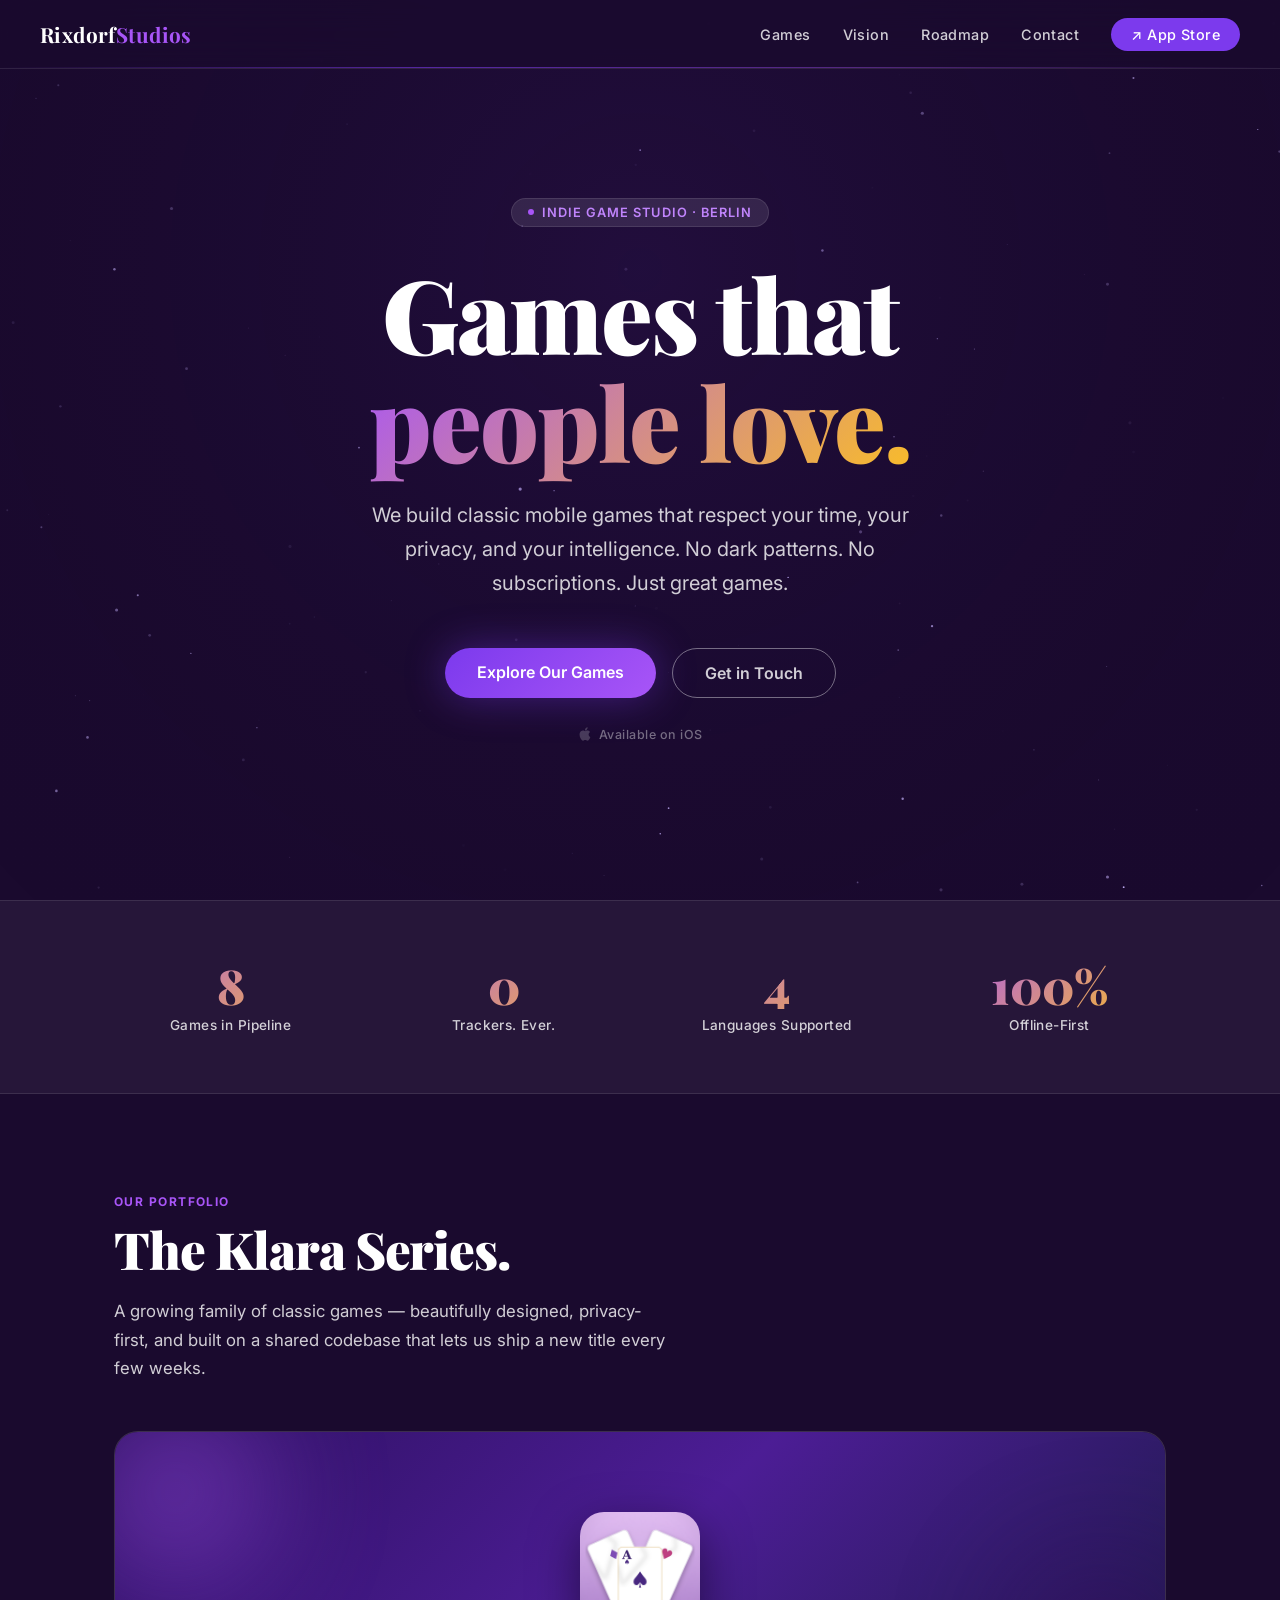
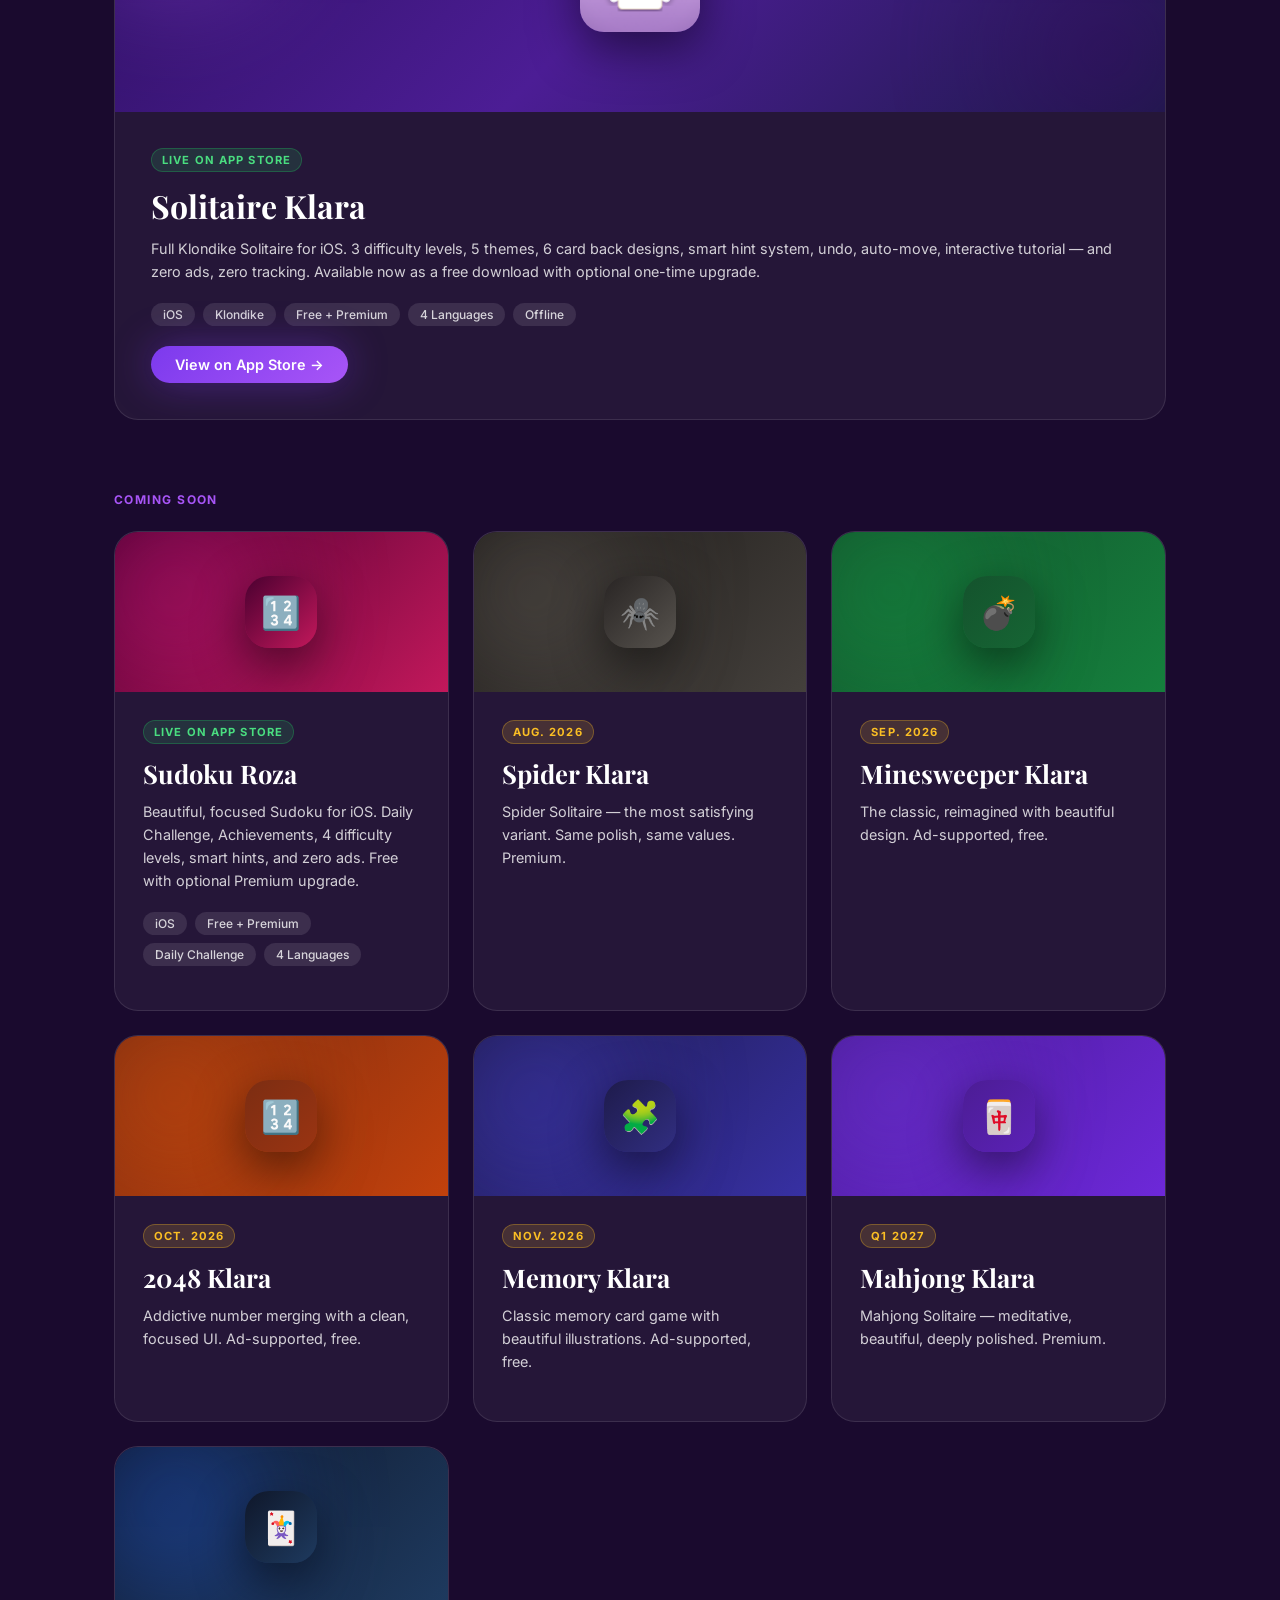
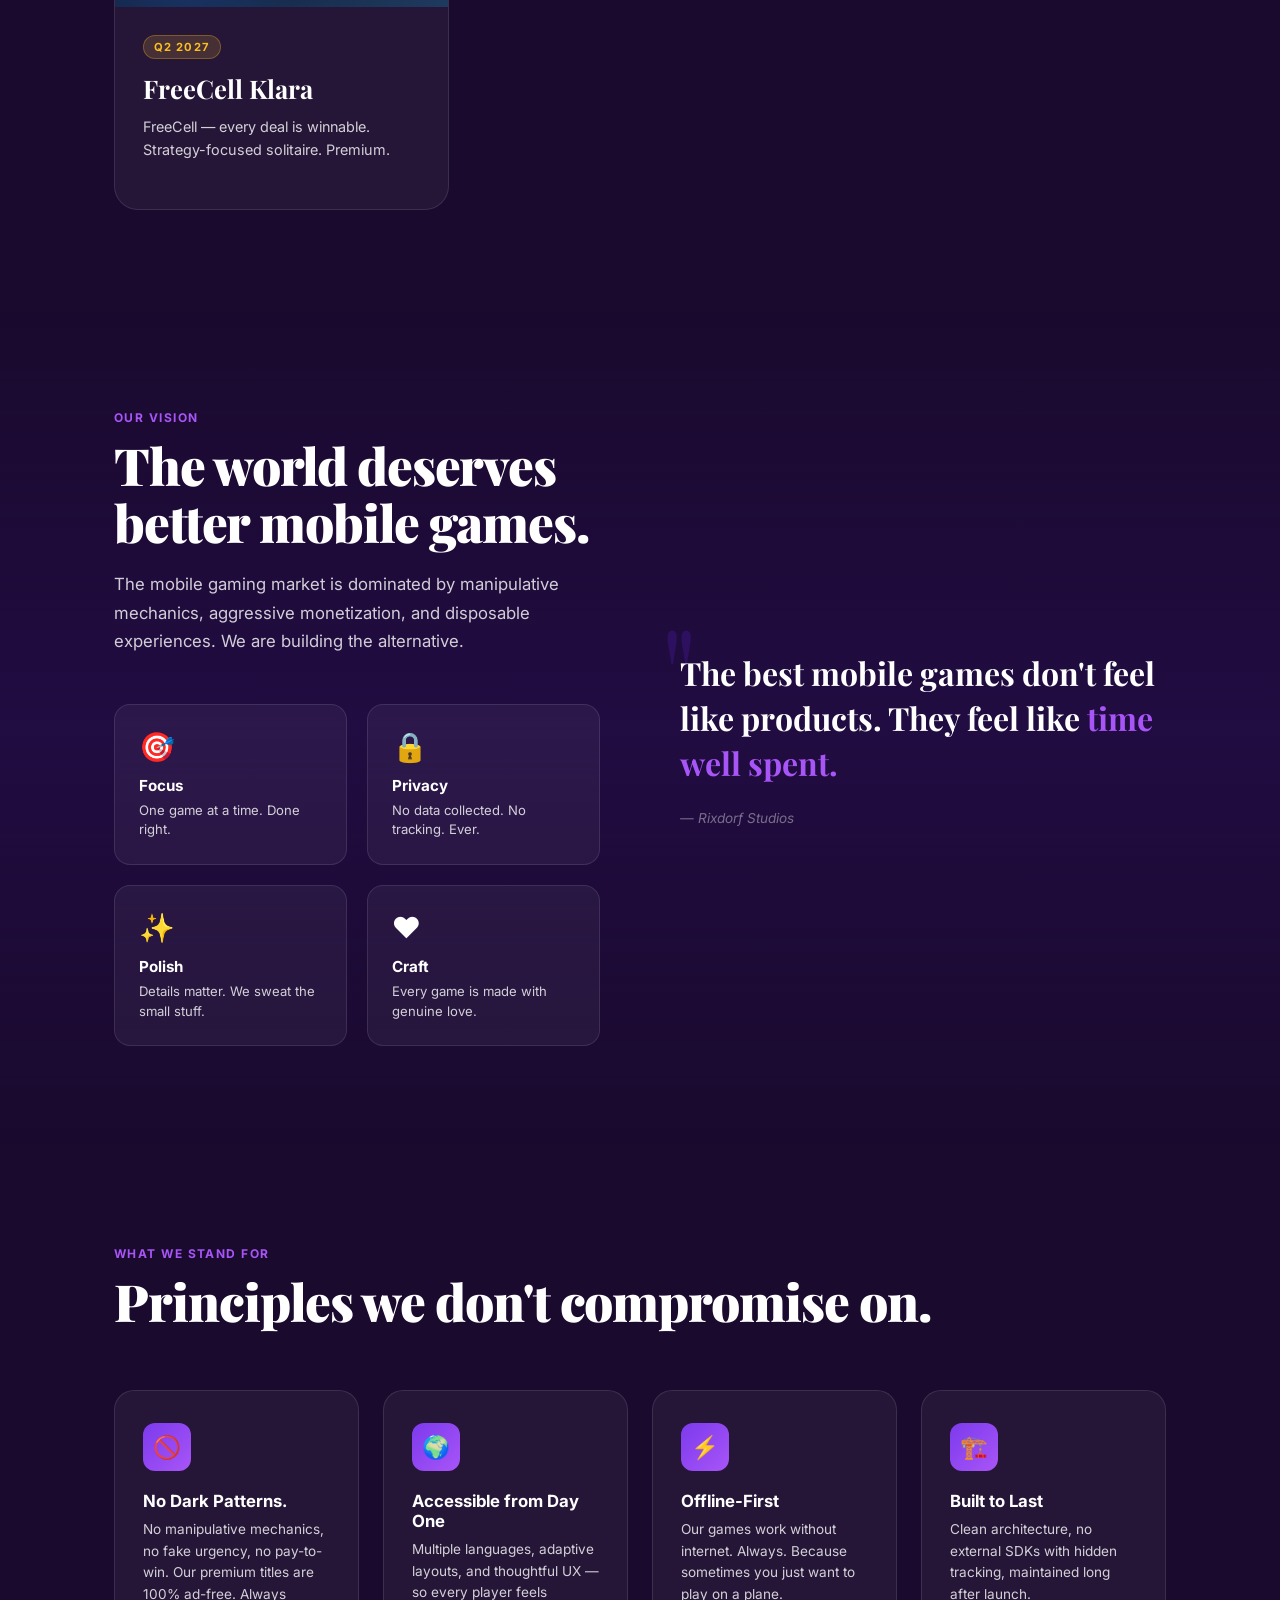
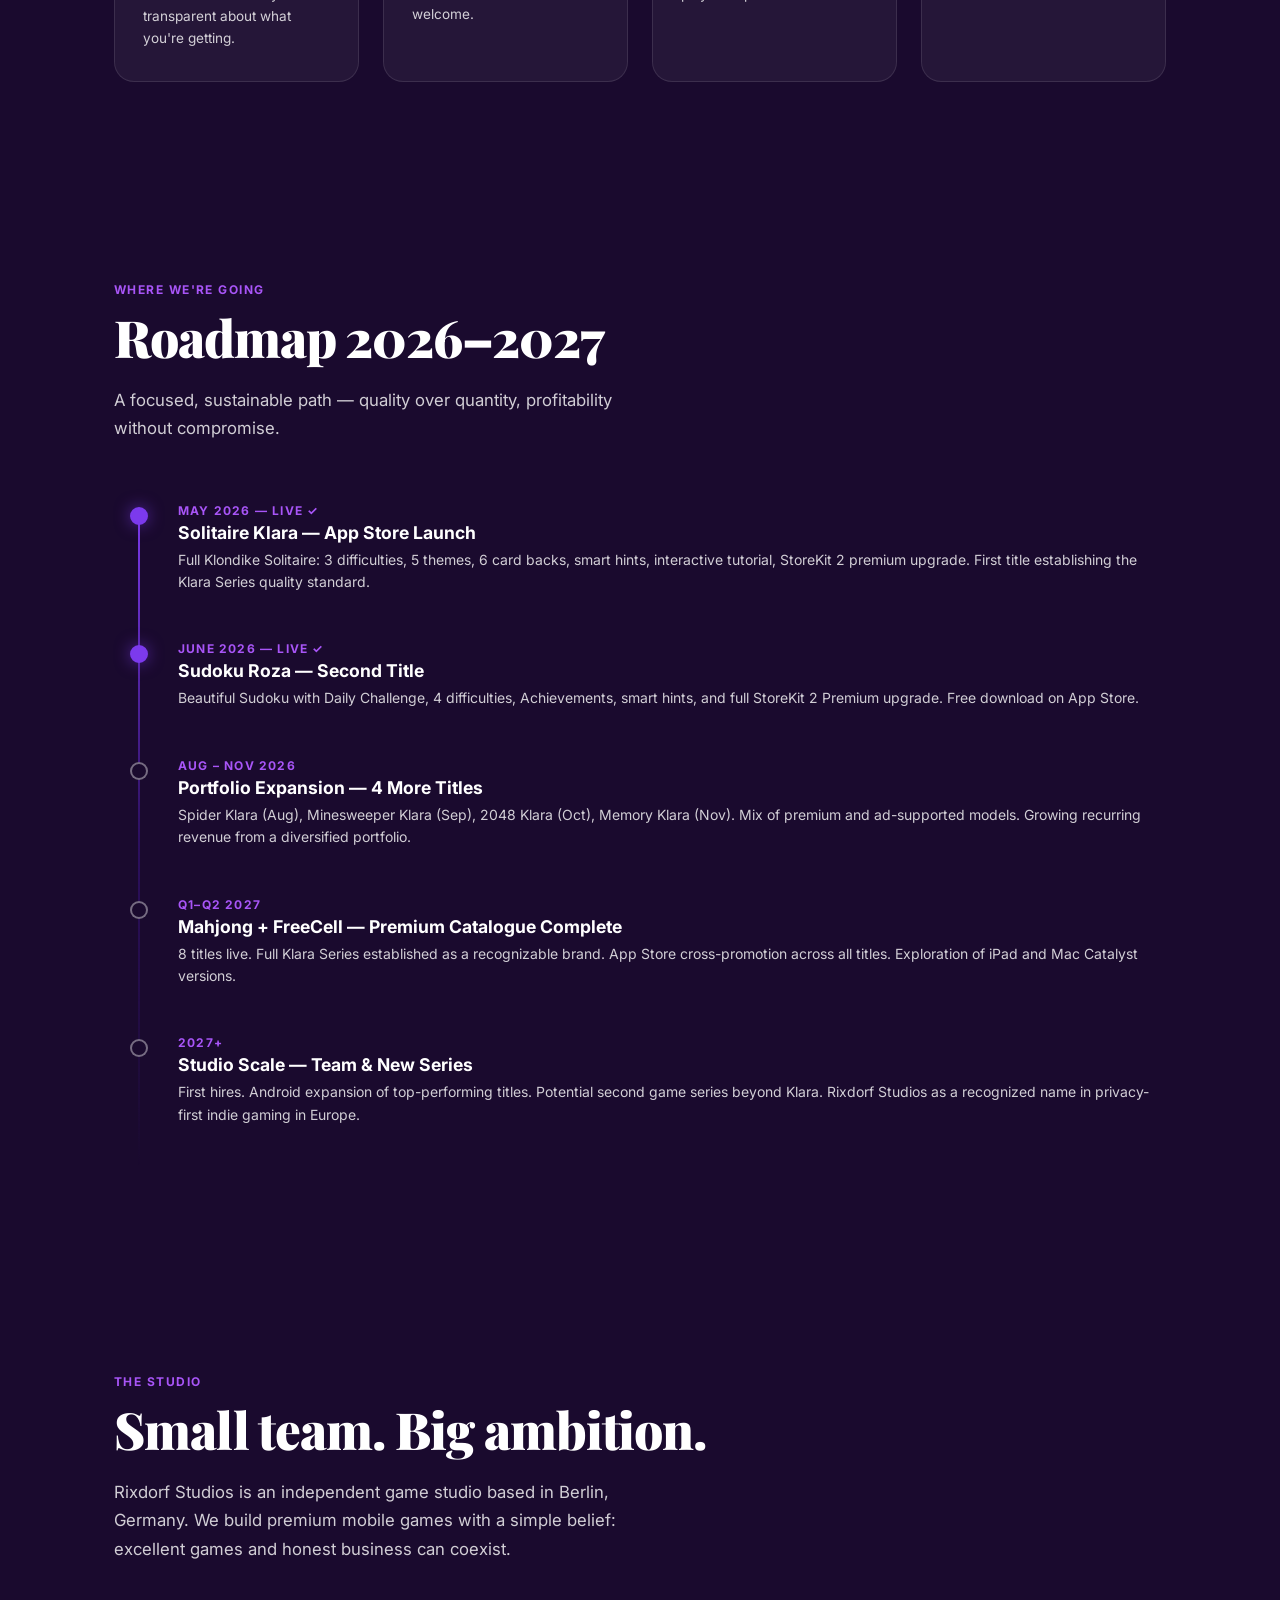
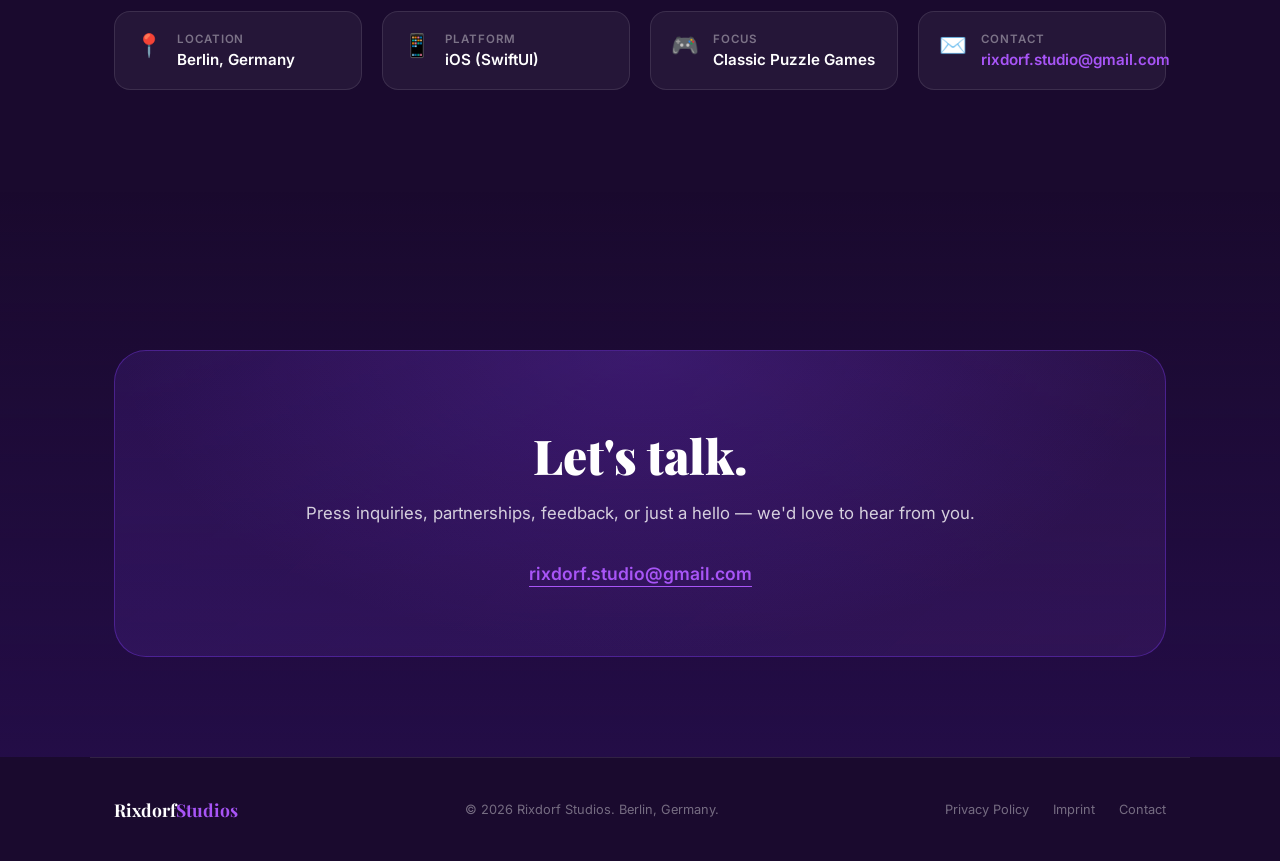
==== commit 2d7e2a79: "Add Sudoku Roza: support page + update website to show as live" ====
--- a/index.html
+++ b/index.html
@@ -848,14 +848,20 @@
     <div class="games-grid" style="margin-top:24px;">
 
       <div class="game-card reveal">
-        <div class="game-card-header" style="background:linear-gradient(135deg,#0c4a6e,#0369a1);height:160px;">
-          <div class="card-glow" style="background:#0369a1;left:-40px;top:-40px;"></div>
-          <div class="game-icon-placeholder" style="background:linear-gradient(135deg,#0c4a6e,#0369a1);width:72px;height:72px;font-size:2rem;">🔢</div>
+        <div class="game-card-header" style="background:linear-gradient(135deg,#4a0030,#c2185b);height:160px;">
+          <div class="card-glow" style="background:#e91e8c;left:-40px;top:-40px;"></div>
+          <div class="game-icon-placeholder" style="background:linear-gradient(135deg,#4a0030,#c2185b);width:72px;height:72px;font-size:2rem;">🔢</div>
         </div>
         <div class="game-card-body">
-          <span class="game-status status-dev">July 2026</span>
-          <h3 class="game-name">Sudoku Klara</h3>
-          <p class="game-desc">Minimal, focused Sudoku. Smart puzzle generation, elegant design. Premium.</p>
+          <span class="game-status status-live">Live on App Store</span>
+          <h3 class="game-name">Sudoku Roza</h3>
+          <p class="game-desc">Beautiful, focused Sudoku for iOS. Daily Challenge, Achievements, 4 difficulty levels, smart hints, and zero ads. Free with optional Premium upgrade.</p>
+          <div class="game-tags" style="margin-bottom:16px;">
+            <span class="game-tag">iOS</span>
+            <span class="game-tag">Free + Premium</span>
+            <span class="game-tag">Daily Challenge</span>
+            <span class="game-tag">4 Languages</span>
+          </div>
         </div>
       </div>
 
@@ -1035,11 +1041,11 @@
       </div>
 
       <div class="roadmap-item reveal">
-        <div class="roadmap-dot"></div>
+        <div class="roadmap-dot active"></div>
         <div class="roadmap-content">
-          <div class="roadmap-time">July 2026</div>
-          <div class="roadmap-title">Sudoku Klara — Second Premium Title</div>
-          <div class="roadmap-desc">Smart puzzle generation, multiple difficulty modes, elegant UI. Shared SwiftUI codebase allows 2–4 week development cycles per new title.</div>
+          <div class="roadmap-time">June 2026 — Live ✓</div>
+          <div class="roadmap-title">Sudoku Roza — Second Title</div>
+          <div class="roadmap-desc">Beautiful Sudoku with Daily Challenge, 4 difficulties, Achievements, smart hints, and full StoreKit 2 Premium upgrade. Free download on App Store.</div>
         </div>
       </div>
 
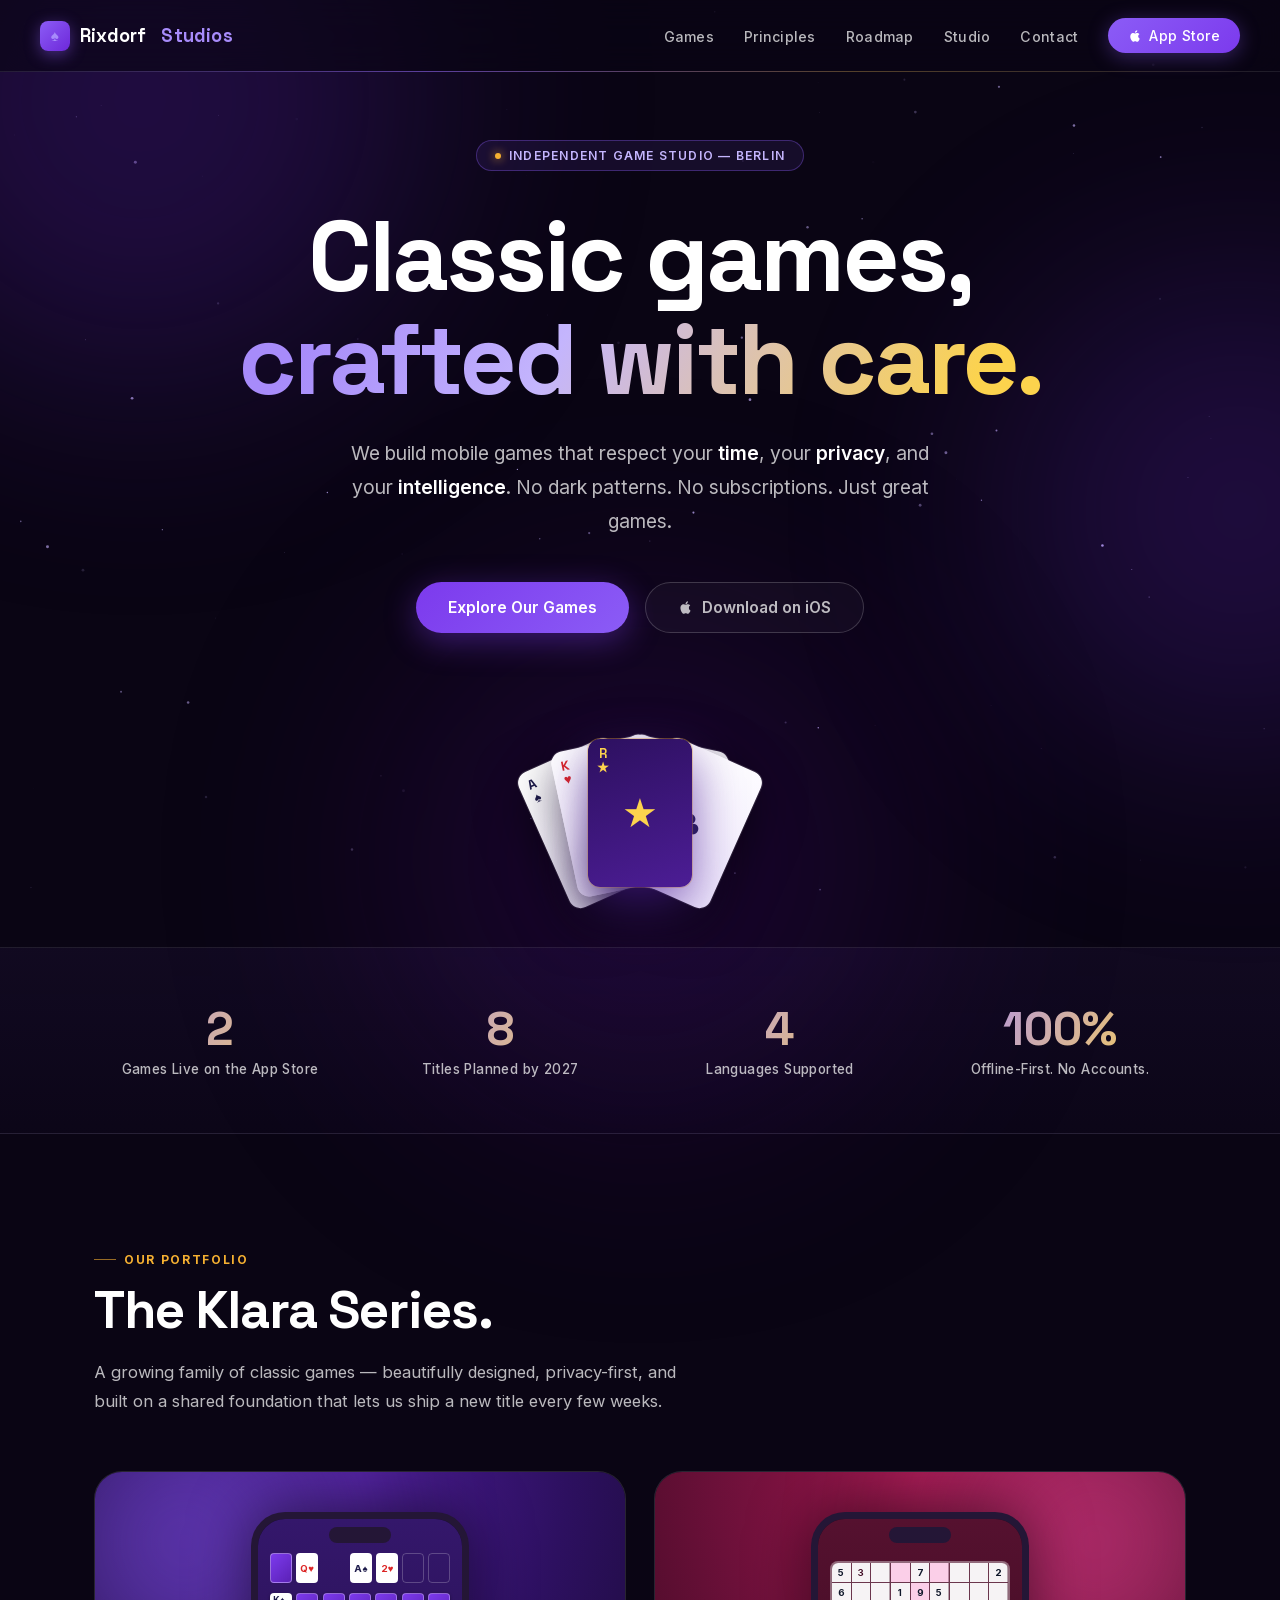
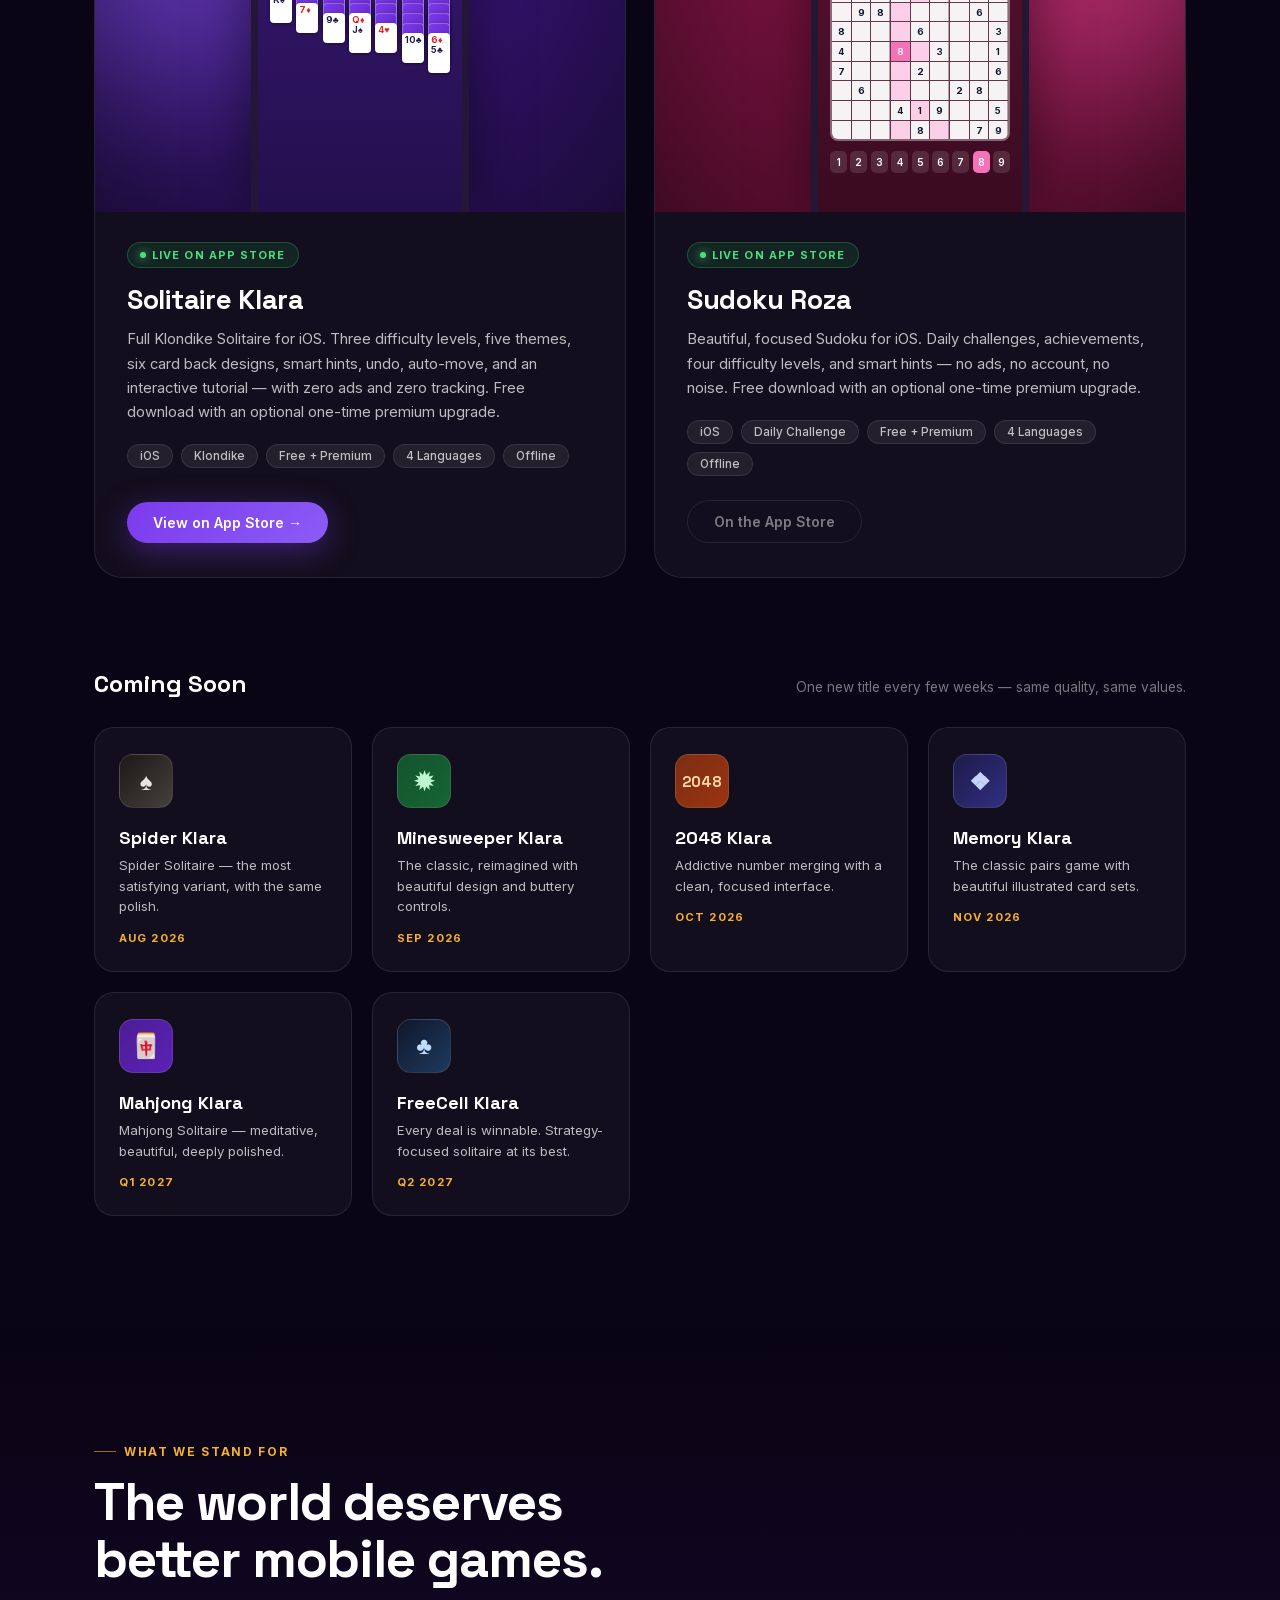
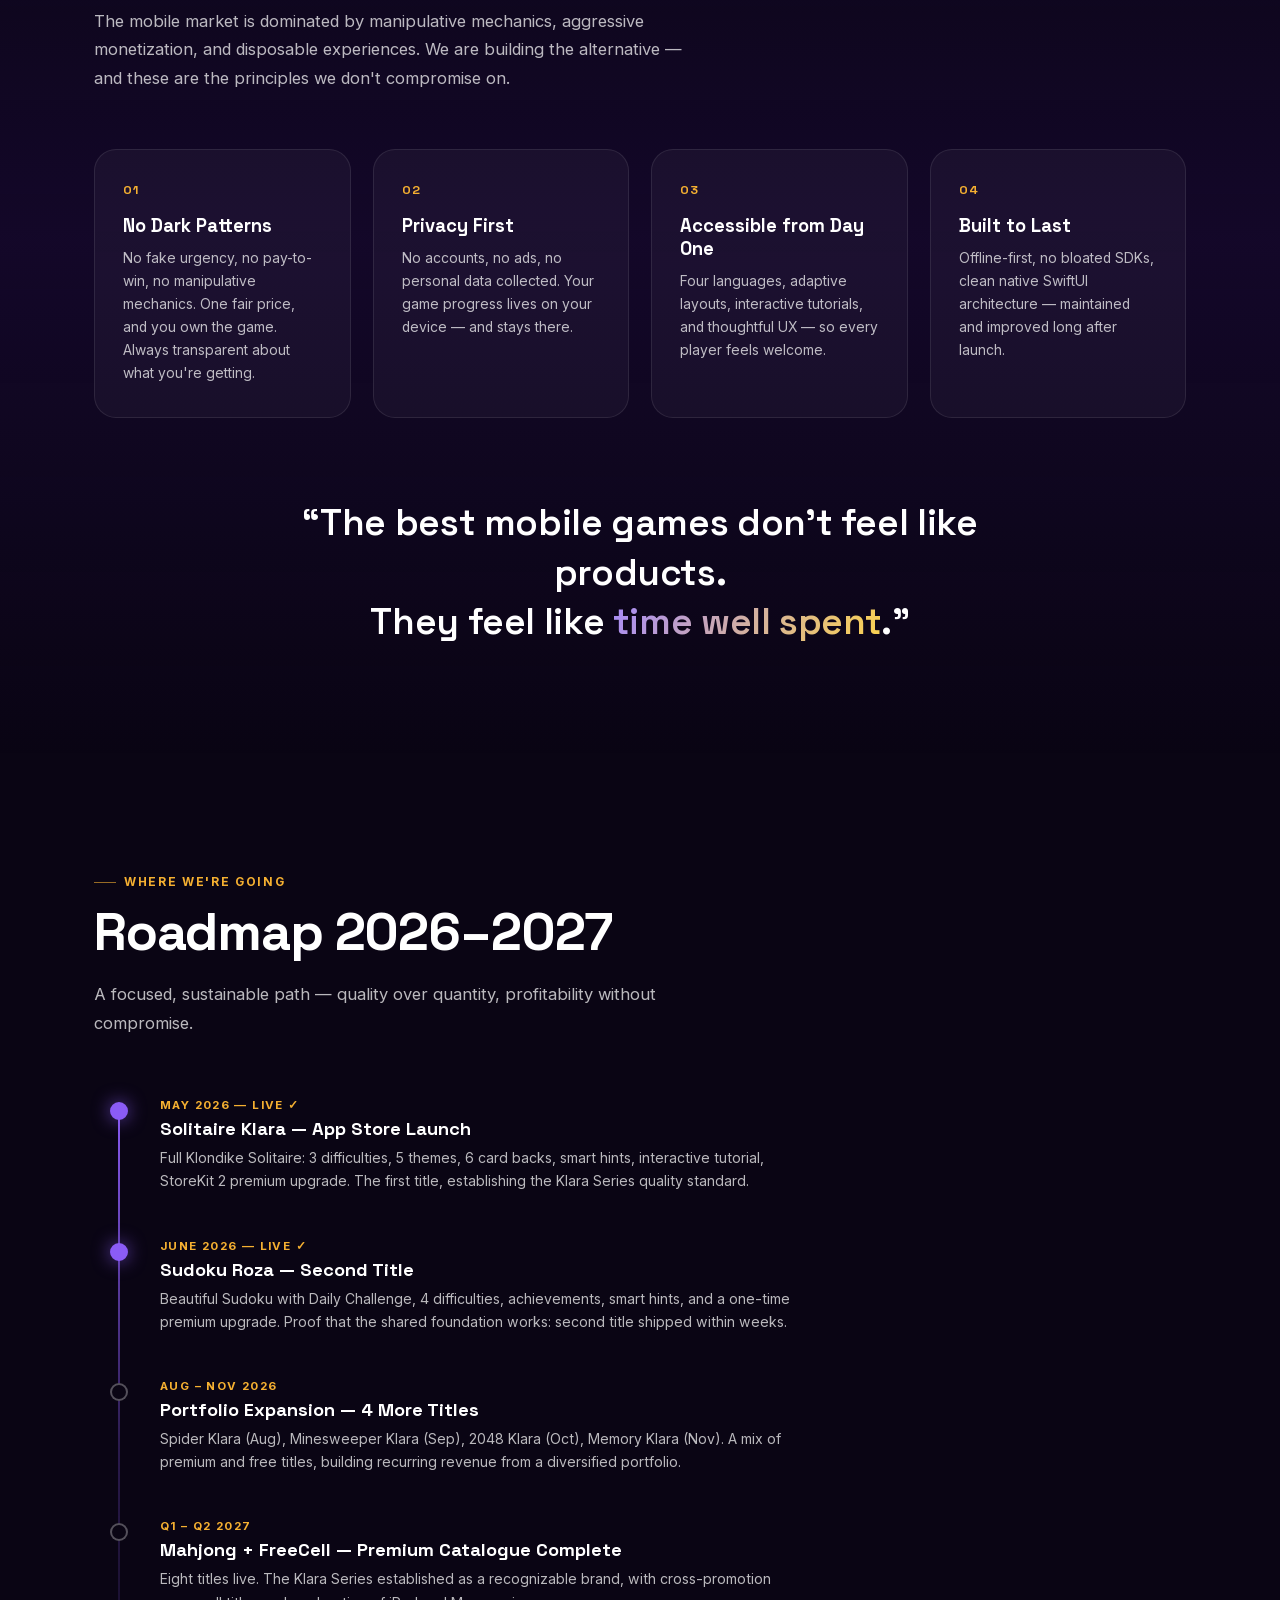
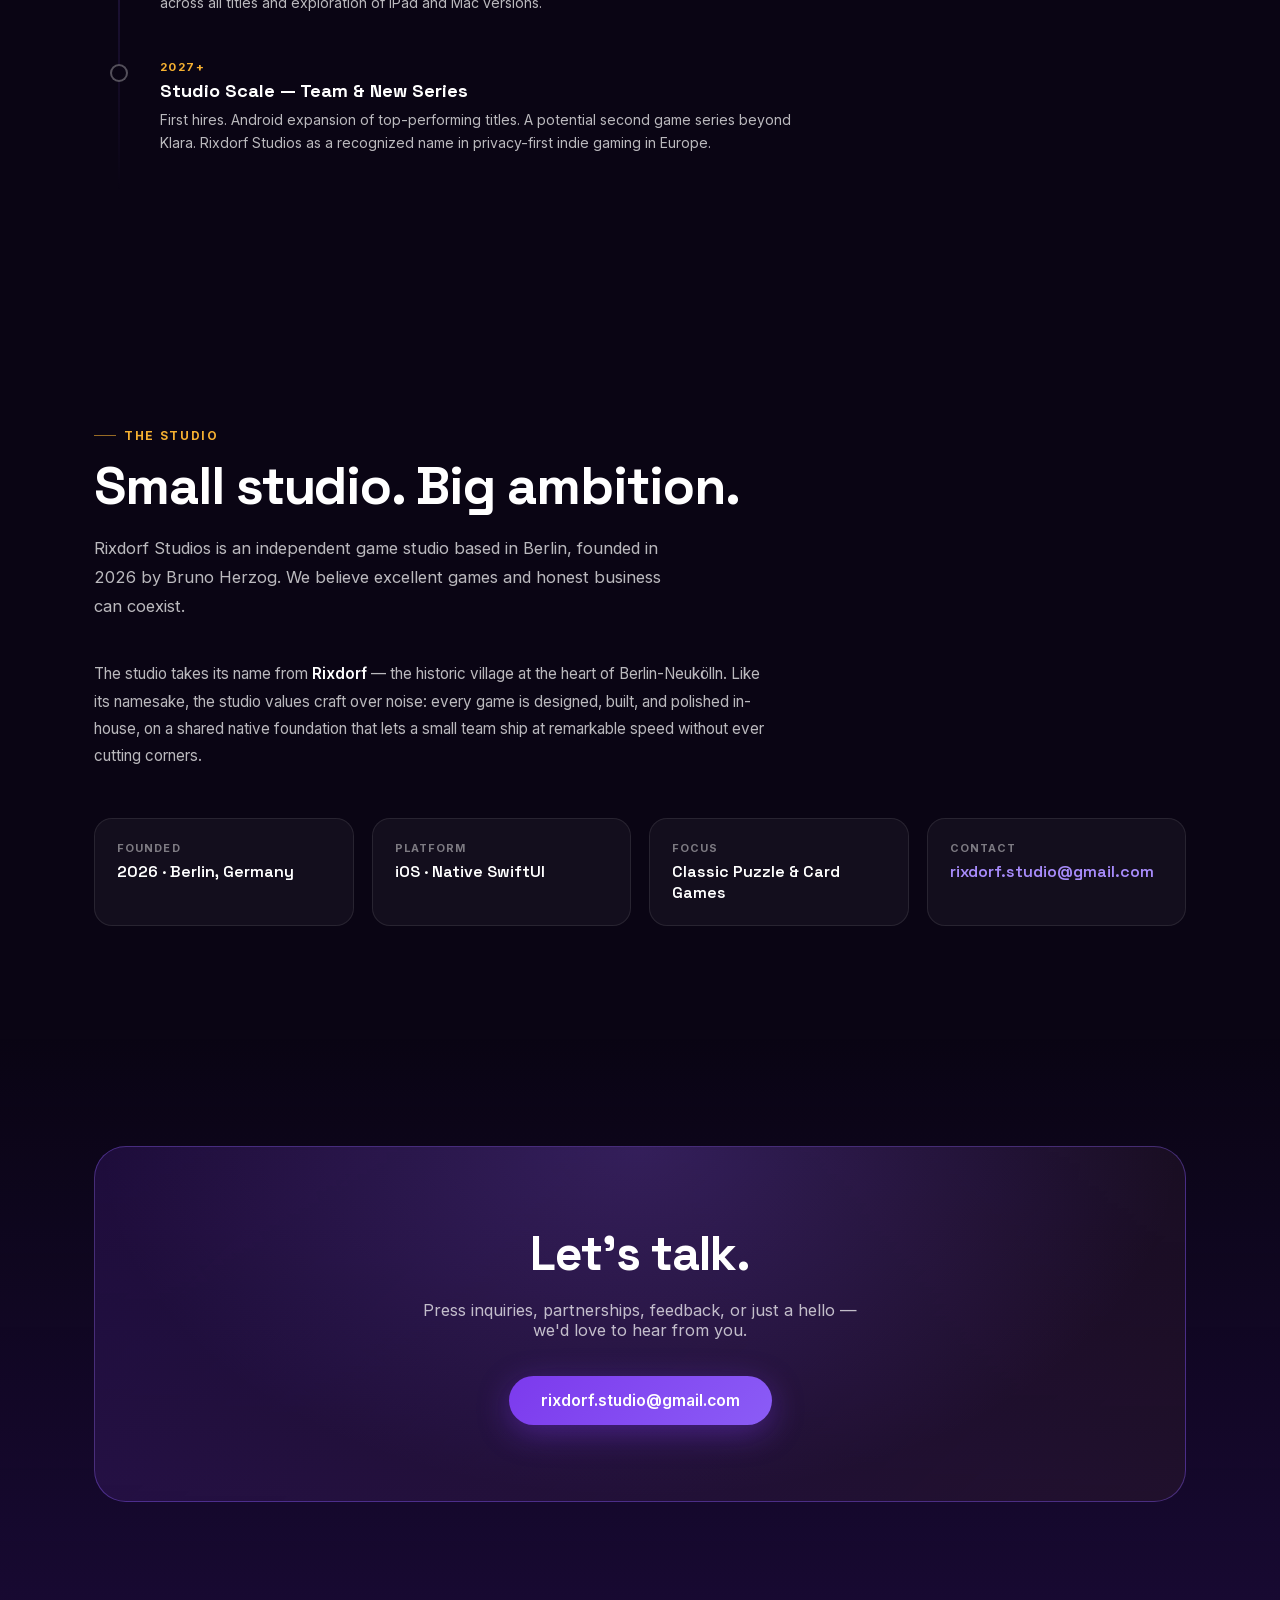
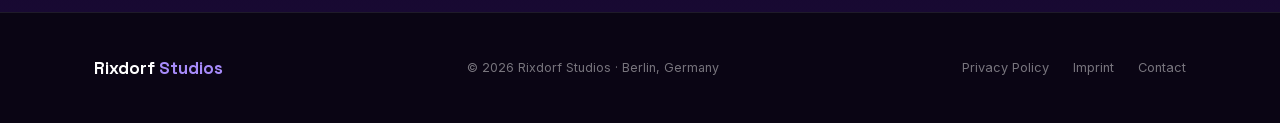
==== commit 6acfe7a7: "Redesign website: premium dark look, self-hosted fonts, fixed legal pages - New hero with card fan, " ====
--- a/index.html
+++ b/index.html
@@ -3,116 +3,187 @@
 <head>
   <meta charset="UTF-8" />
   <meta name="viewport" content="width=device-width, initial-scale=1.0" />
-  <title>Rixdorf Studios — Crafted Games for Everyone</title>
-  <meta name="description" content="Rixdorf Studios builds beautiful, ad-free mobile games. Focused on quality, privacy, and joy." />
+  <title>Rixdorf Studios — Classic Games, Crafted with Care</title>
+  <meta name="description" content="Rixdorf Studios is an independent game studio in Berlin building beautiful, privacy-first mobile games. No dark patterns. No subscriptions. Just great games." />
+  <meta property="og:title" content="Rixdorf Studios — Classic Games, Crafted with Care" />
+  <meta property="og:description" content="Independent game studio in Berlin. Beautiful, privacy-first mobile games — no dark patterns, no subscriptions." />
+  <meta property="og:type" content="website" />
+  <meta property="og:url" content="https://rixdorfstudio.github.io/" />
+  <meta property="og:image" content="https://rixdorfstudio.github.io/solitaire-icon.png" />
   <link rel="icon" type="image/png" href="solitaire-icon.png" />
   <link rel="apple-touch-icon" href="solitaire-icon.png" />
-  <link rel="preconnect" href="https://fonts.googleapis.com" />
-  <link rel="preconnect" href="https://fonts.gstatic.com" crossorigin />
-  <link href="https://fonts.googleapis.com/css2?family=Inter:wght@300;400;500;600;700;800;900&family=Playfair+Display:wght@700;900&display=swap" rel="stylesheet" />
+  <!-- Fonts self-hosted (GDPR: no requests to Google servers) -->
+  <link rel="stylesheet" href="/fonts.css" />
+  <script type="application/ld+json">
+  {
+    "@context": "https://schema.org",
+    "@type": "Organization",
+    "name": "Rixdorf Studios",
+    "url": "https://rixdorfstudio.github.io/",
+    "logo": "https://rixdorfstudio.github.io/solitaire-icon.png",
+    "foundingDate": "2026",
+    "founder": { "@type": "Person", "name": "Bruno Herzog" },
+    "address": { "@type": "PostalAddress", "addressLocality": "Berlin", "addressCountry": "DE" },
+    "email": "rixdorf.studio@gmail.com",
+    "description": "Independent game studio in Berlin building privacy-first classic mobile games."
+  }
+  </script>
   <style>
     *, *::before, *::after { box-sizing: border-box; margin: 0; padding: 0; }
 
     :root {
-      --purple-deep:   #1a0a2e;
-      --purple-mid:    #2d1060;
-      --purple-bright: #7c3aed;
-      --purple-light:  #a855f7;
-      --purple-glow:   #c084fc;
-      --gold:          #f59e0b;
-      --gold-light:    #fbbf24;
-      --white:         #ffffff;
-      --white-80:      rgba(255,255,255,0.8);
-      --white-40:      rgba(255,255,255,0.4);
-      --white-10:      rgba(255,255,255,0.1);
-      --white-05:      rgba(255,255,255,0.05);
+      --bg:            #0a0514;
+      --bg-raise:      #120a24;
+      --panel:         rgba(255,255,255,0.04);
+      --panel-hover:   rgba(255,255,255,0.07);
+      --line:          rgba(255,255,255,0.09);
+      --line-strong:   rgba(167,139,250,0.45);
+      --violet:        #8b5cf6;
+      --violet-light:  #a78bfa;
+      --violet-glow:   #c4b5fd;
+      --gold:          #f5b031;
+      --gold-light:    #fcd34d;
+      --ink:           #ffffff;
+      --ink-70:        rgba(255,255,255,0.72);
+      --ink-45:        rgba(255,255,255,0.45);
+      --font-display:  'Space Grotesk', 'Inter', sans-serif;
+      --font-body:     'Inter', sans-serif;
     }
 
     html { scroll-behavior: smooth; }
 
     body {
-      font-family: 'Inter', sans-serif;
-      background: var(--purple-deep);
-      color: var(--white);
+      font-family: var(--font-body);
+      background: var(--bg);
+      color: var(--ink);
       overflow-x: hidden;
-    }
-
-    /* ── NAV ACCENT LINE ── */
-    nav::after {
-      content: '';
-      position: absolute;
-      bottom: 0; left: 0; right: 0;
-      height: 1px;
-      background: linear-gradient(90deg, transparent, rgba(124,58,237,0.6), rgba(168,85,247,0.4), transparent);
-    }
-
-    /* ── HERO PLATFORM BADGE ── */
-    .hero-platform {
-      margin-top: 28px;
-      display: flex;
-      align-items: center;
-      gap: 6px;
-      font-size: 0.78rem;
-      font-weight: 500;
-      color: var(--white-40);
-      letter-spacing: 0.04em;
-      opacity: 0;
-      animation: fadeUp 0.8s 1s forwards;
-    }
-    .hero-platform svg { opacity: 0.5; }
-
-    /* ── CANVAS BACKGROUND ── */
+      -webkit-font-smoothing: antialiased;
+    }
+
+    ::selection { background: rgba(139,92,246,0.5); }
+
+    /* ── BACKGROUND LAYERS ── */
     #starfield {
       position: fixed;
       inset: 0;
       z-index: 0;
       pointer-events: none;
     }
+    .orb {
+      position: fixed;
+      border-radius: 50%;
+      filter: blur(120px);
+      opacity: 0.35;
+      z-index: 0;
+      pointer-events: none;
+    }
+    .orb-1 { width: 560px; height: 560px; background: #4c1d95; top: -180px; left: -140px; }
+    .orb-2 { width: 480px; height: 480px; background: #6d28d9; top: 30vh; right: -200px; opacity: 0.22; }
+    .orb-3 { width: 520px; height: 520px; background: #3b0764; bottom: -220px; left: 30vw; opacity: 0.3; }
 
     /* ── NAV ── */
     nav {
       position: fixed;
       top: 0; left: 0; right: 0;
       z-index: 100;
-      padding: 20px 40px;
+      padding: 18px 40px;
       display: flex;
       align-items: center;
       justify-content: space-between;
       backdrop-filter: blur(20px);
-      background: rgba(26,10,46,0.7);
-      border-bottom: 1px solid var(--white-10);
+      -webkit-backdrop-filter: blur(20px);
+      background: rgba(10,5,20,0.65);
+      border-bottom: 1px solid var(--line);
       transition: background 0.3s;
     }
+    nav::after {
+      content: '';
+      position: absolute;
+      bottom: -1px; left: 0; right: 0;
+      height: 1px;
+      background: linear-gradient(90deg, transparent, rgba(139,92,246,0.55), rgba(245,176,49,0.25), transparent);
+    }
 
     .nav-logo {
-      font-family: 'Playfair Display', serif;
-      font-size: 1.3rem;
-      font-weight: 700;
+      display: flex;
+      align-items: center;
+      gap: 10px;
+      font-family: var(--font-display);
+      font-size: 1.15rem;
+      font-weight: 700;
+      letter-spacing: 0.01em;
+      color: var(--ink);
+      text-decoration: none;
+    }
+    .nav-logo-mark {
+      width: 30px; height: 30px;
+      border-radius: 8px;
+      background: linear-gradient(135deg, var(--violet), #6d28d9);
+      display: flex;
+      align-items: center;
+      justify-content: center;
+      font-size: 0.95rem;
+      color: #fff;
+      box-shadow: 0 4px 16px rgba(139,92,246,0.45);
+    }
+    .nav-logo span { color: var(--violet-light); }
+
+    .nav-links { display: flex; align-items: center; gap: 30px; list-style: none; }
+    .nav-links a {
+      color: var(--ink-70);
+      text-decoration: none;
+      font-size: 0.88rem;
+      font-weight: 500;
       letter-spacing: 0.02em;
-      color: var(--white);
+      transition: color 0.2s;
+    }
+    .nav-links a:hover { color: var(--ink); }
+
+    .nav-cta {
+      display: inline-flex;
+      align-items: center;
+      gap: 7px;
+      background: linear-gradient(135deg, var(--violet), #7c3aed);
+      color: var(--ink) !important;
+      padding: 9px 20px;
+      border-radius: 100px;
+      box-shadow: 0 4px 20px rgba(139,92,246,0.35);
+      transition: transform 0.2s, box-shadow 0.2s;
+    }
+    .nav-cta:hover { transform: translateY(-1px); box-shadow: 0 6px 28px rgba(139,92,246,0.55); }
+
+    .nav-burger {
+      display: none;
+      background: none;
+      border: none;
+      cursor: pointer;
+      width: 40px; height: 40px;
+      align-items: center;
+      justify-content: center;
+      color: var(--ink);
+    }
+
+    .mobile-menu {
+      display: none;
+      position: fixed;
+      top: 0; left: 0; right: 0; bottom: 0;
+      z-index: 99;
+      background: rgba(10,5,20,0.97);
+      backdrop-filter: blur(24px);
+      padding: 110px 32px 40px;
+      flex-direction: column;
+      gap: 8px;
+    }
+    .mobile-menu.open { display: flex; }
+    .mobile-menu a {
+      color: var(--ink);
       text-decoration: none;
-    }
-    .nav-logo span { color: var(--purple-light); }
-
-    .nav-links { display: flex; gap: 32px; list-style: none; }
-    .nav-links a {
-      color: var(--white-80);
-      text-decoration: none;
-      font-size: 0.9rem;
-      font-weight: 500;
-      letter-spacing: 0.03em;
-      transition: color 0.2s;
-    }
-    .nav-links a:hover { color: var(--white); }
-
-    .nav-cta {
-      background: var(--purple-bright);
-      color: var(--white) !important;
-      padding: 8px 20px;
-      border-radius: 100px;
-      transition: background 0.2s, transform 0.2s !important;
-    }
-    .nav-cta:hover { background: var(--purple-light) !important; transform: translateY(-1px); }
+      font-family: var(--font-display);
+      font-size: 1.6rem;
+      font-weight: 600;
+      padding: 14px 0;
+      border-bottom: 1px solid var(--line);
+    }
 
     /* ── HERO ── */
     #hero {
@@ -124,62 +195,63 @@
       align-items: center;
       justify-content: center;
       text-align: center;
-      padding: 120px 24px 80px;
+      padding: 140px 24px 60px;
     }
 
     .hero-badge {
       display: inline-flex;
       align-items: center;
       gap: 8px;
-      background: var(--white-10);
-      border: 1px solid var(--white-10);
+      background: rgba(139,92,246,0.1);
+      border: 1px solid rgba(139,92,246,0.35);
       border-radius: 100px;
-      padding: 6px 16px;
-      font-size: 0.8rem;
+      padding: 7px 18px;
+      font-size: 0.76rem;
       font-weight: 600;
-      letter-spacing: 0.08em;
+      letter-spacing: 0.1em;
       text-transform: uppercase;
-      color: var(--purple-glow);
-      margin-bottom: 32px;
+      color: var(--violet-glow);
+      margin-bottom: 34px;
       opacity: 0;
-      animation: fadeUp 0.8s 0.2s forwards;
+      animation: fadeUp 0.8s 0.15s forwards;
     }
     .hero-badge::before {
       content: '';
       width: 6px; height: 6px;
       border-radius: 50%;
-      background: var(--purple-light);
-      animation: pulse 2s infinite;
+      background: var(--gold);
+      box-shadow: 0 0 10px var(--gold);
+      animation: pulse 2.4s infinite;
     }
 
     .hero-title {
-      font-family: 'Playfair Display', serif;
-      font-size: clamp(3rem, 8vw, 7rem);
-      font-weight: 900;
-      line-height: 1.05;
-      letter-spacing: -0.02em;
-      margin-bottom: 24px;
+      font-family: var(--font-display);
+      font-size: clamp(2.9rem, 8vw, 6.2rem);
+      font-weight: 700;
+      line-height: 1.04;
+      letter-spacing: -0.03em;
+      margin-bottom: 26px;
       opacity: 0;
-      animation: fadeUp 0.8s 0.4s forwards;
-    }
-
-    .hero-title .line-highlight {
-      background: linear-gradient(135deg, var(--purple-light), var(--gold-light));
+      animation: fadeUp 0.8s 0.3s forwards;
+    }
+    .hero-title .grad {
+      background: linear-gradient(120deg, var(--violet-light) 10%, var(--violet-glow) 40%, var(--gold-light) 90%);
       -webkit-background-clip: text;
       -webkit-text-fill-color: transparent;
       background-clip: text;
     }
 
     .hero-sub {
-      font-size: clamp(1rem, 2vw, 1.25rem);
+      font-size: clamp(1rem, 2vw, 1.2rem);
       font-weight: 400;
-      color: var(--white-80);
-      max-width: 560px;
-      line-height: 1.7;
-      margin-bottom: 48px;
+      color: var(--ink-70);
+      max-width: 580px;
+      line-height: 1.75;
+      margin-bottom: 44px;
       opacity: 0;
-      animation: fadeUp 0.8s 0.6s forwards;
-    }
+      animation: fadeUp 0.8s 0.45s forwards;
+    }
+    .hero-sub strong { color: var(--ink); font-weight: 600; }
 
     .hero-actions {
       display: flex;
@@ -187,320 +259,502 @@
       flex-wrap: wrap;
       justify-content: center;
       opacity: 0;
-      animation: fadeUp 0.8s 0.8s forwards;
+      animation: fadeUp 0.8s 0.6s forwards;
     }
 
     .btn-primary {
-      background: linear-gradient(135deg, var(--purple-bright), var(--purple-light));
-      color: var(--white);
-      padding: 14px 32px;
+      display: inline-flex;
+      align-items: center;
+      gap: 9px;
+      background: linear-gradient(135deg, #7c3aed, var(--violet));
+      color: var(--ink);
+      padding: 15px 32px;
       border-radius: 100px;
-      font-size: 1rem;
+      font-size: 0.98rem;
       font-weight: 600;
       text-decoration: none;
       border: none;
       cursor: pointer;
       transition: transform 0.2s, box-shadow 0.2s;
-      box-shadow: 0 0 40px rgba(124,58,237,0.4);
-    }
-    .btn-primary:hover { transform: translateY(-2px); box-shadow: 0 0 60px rgba(124,58,237,0.6); }
+      box-shadow: 0 8px 32px rgba(124,58,237,0.4);
+    }
+    .btn-primary:hover { transform: translateY(-2px); box-shadow: 0 12px 44px rgba(124,58,237,0.6); }
 
     .btn-ghost {
-      background: transparent;
-      color: var(--white-80);
-      padding: 14px 32px;
+      display: inline-flex;
+      align-items: center;
+      gap: 9px;
+      background: rgba(255,255,255,0.03);
+      color: var(--ink-70);
+      padding: 15px 32px;
       border-radius: 100px;
-      font-size: 1rem;
+      font-size: 0.98rem;
       font-weight: 600;
       text-decoration: none;
-      border: 1px solid var(--white-40);
+      border: 1px solid rgba(255,255,255,0.18);
       cursor: pointer;
-      transition: border-color 0.2s, color 0.2s, transform 0.2s;
-    }
-    .btn-ghost:hover { border-color: var(--white); color: var(--white); transform: translateY(-2px); }
+      transition: border-color 0.2s, color 0.2s, transform 0.2s, background 0.2s;
+    }
+    .btn-ghost:hover { border-color: rgba(255,255,255,0.5); color: var(--ink); transform: translateY(-2px); background: rgba(255,255,255,0.06); }
+
+    /* Fanned playing cards */
+    .hero-cards {
+      position: relative;
+      height: 190px;
+      width: 420px;
+      max-width: 90vw;
+      margin-top: 64px;
+      opacity: 0;
+      animation: fadeUp 1s 0.8s forwards;
+    }
+    .pcard {
+      position: absolute;
+      left: 50%;
+      bottom: 0;
+      width: 104px;
+      height: 148px;
+      border-radius: 12px;
+      background: linear-gradient(160deg, #ffffff 0%, #f1eafe 100%);
+      box-shadow: 0 18px 50px rgba(0,0,0,0.55), 0 0 0 1px rgba(255,255,255,0.14);
+      transform-origin: 50% 130%;
+      display: flex;
+      align-items: center;
+      justify-content: center;
+      font-family: var(--font-display);
+    }
+    .pcard .corner {
+      position: absolute;
+      top: 8px; left: 9px;
+      font-size: 0.82rem;
+      font-weight: 700;
+      line-height: 1.05;
+      text-align: center;
+    }
+    .pcard .pip { font-size: 2.5rem; }
+    .pcard.red  { color: #dc2626; }
+    .pcard.dark { color: #1e1b4b; }
+    .pcard.gold {
+      background: linear-gradient(160deg, #2d1060 0%, #4c1d95 100%);
+      color: var(--gold-light);
+      box-shadow: 0 18px 50px rgba(76,29,149,0.7), 0 0 0 1px rgba(245,176,49,0.4);
+    }
+    .pcard-1 { transform: translateX(-50%) rotate(-24deg); animation: cardFloat 6s 0s ease-in-out infinite; }
+    .pcard-2 { transform: translateX(-50%) rotate(-12deg); animation: cardFloat 6s 0.4s ease-in-out infinite; }
+    .pcard-3 { transform: translateX(-50%) rotate(0deg);   animation: cardFloat 6s 0.8s ease-in-out infinite; z-index: 2; }
+    .pcard-4 { transform: translateX(-50%) rotate(12deg);  animation: cardFloat 6s 1.2s ease-in-out infinite; }
+    .pcard-5 { transform: translateX(-50%) rotate(24deg);  animation: cardFloat 6s 1.6s ease-in-out infinite; }
+
+    @keyframes cardFloat {
+      0%, 100% { margin-bottom: 0; }
+      50%      { margin-bottom: 10px; }
+    }
 
     .hero-scroll {
       position: absolute;
-      bottom: 40px;
+      bottom: 32px;
       left: 50%;
       transform: translateX(-50%);
       display: flex;
       flex-direction: column;
       align-items: center;
       gap: 8px;
-      color: var(--white-40);
-      font-size: 0.75rem;
-      letter-spacing: 0.1em;
+      color: var(--ink-45);
+      font-size: 0.7rem;
+      letter-spacing: 0.14em;
       text-transform: uppercase;
-      animation: fadeUp 1s 1.4s forwards;
+      animation: fadeUp 1s 1.6s forwards;
       opacity: 0;
     }
     .scroll-line {
       width: 1px;
-      height: 40px;
-      background: linear-gradient(to bottom, var(--white-40), transparent);
+      height: 36px;
+      background: linear-gradient(to bottom, var(--ink-45), transparent);
       animation: scrollPulse 2s infinite;
     }
 
     /* ── SECTION SHARED ── */
-    section {
+    section { position: relative; z-index: 1; }
+
+    .section-inner {
+      max-width: 1140px;
+      margin: 0 auto;
+      padding: 110px 24px;
+    }
+
+    .section-tag {
+      display: inline-flex;
+      align-items: center;
+      gap: 8px;
+      font-size: 0.74rem;
+      font-weight: 700;
+      letter-spacing: 0.14em;
+      text-transform: uppercase;
+      color: var(--gold);
+      margin-bottom: 14px;
+    }
+    .section-tag::before {
+      content: '';
+      width: 22px; height: 1px;
+      background: var(--gold);
+      opacity: 0.6;
+    }
+
+    .section-title {
+      font-family: var(--font-display);
+      font-size: clamp(2rem, 4.4vw, 3.3rem);
+      font-weight: 700;
+      line-height: 1.08;
+      letter-spacing: -0.02em;
+      margin-bottom: 20px;
+    }
+
+    .section-sub {
+      color: var(--ink-70);
+      font-size: 1.03rem;
+      line-height: 1.75;
+      max-width: 590px;
+    }
+
+    /* ── NUMBERS BAR ── */
+    #numbers {
       position: relative;
       z-index: 1;
-    }
-
-    .section-inner {
-      max-width: 1100px;
+      background: linear-gradient(180deg, rgba(139,92,246,0.06), rgba(139,92,246,0.02));
+      border-top: 1px solid var(--line);
+      border-bottom: 1px solid var(--line);
+    }
+    .numbers-grid {
+      max-width: 1140px;
       margin: 0 auto;
-      padding: 100px 24px;
-    }
-
-    .section-tag {
-      font-size: 0.75rem;
-      font-weight: 700;
-      letter-spacing: 0.12em;
-      text-transform: uppercase;
-      color: var(--purple-light);
-      margin-bottom: 12px;
-    }
-
-    .section-title {
-      font-family: 'Playfair Display', serif;
-      font-size: clamp(2rem, 4vw, 3.2rem);
-      font-weight: 900;
-      line-height: 1.1;
-      letter-spacing: -0.02em;
-      margin-bottom: 20px;
-    }
-
-    .section-sub {
-      color: var(--white-80);
-      font-size: 1.05rem;
-      line-height: 1.7;
-      max-width: 560px;
-    }
-
-    /* ── NUMBERS BAR ── */
-    #numbers {
-      background: var(--white-05);
-      border-top: 1px solid var(--white-10);
-      border-bottom: 1px solid var(--white-10);
-    }
-
-    .numbers-grid {
-      max-width: 1100px;
-      margin: 0 auto;
-      padding: 60px 24px;
+      padding: 56px 24px;
       display: grid;
-      grid-template-columns: repeat(auto-fit, minmax(180px, 1fr));
-      gap: 40px;
+      grid-template-columns: repeat(auto-fit, minmax(150px, 1fr));
+      gap: 28px;
       text-align: center;
     }
-
-    .number-item {}
     .number-value {
-      font-family: 'Playfair Display', serif;
-      font-size: 3rem;
-      font-weight: 900;
-      background: linear-gradient(135deg, var(--purple-light), var(--gold-light));
+      font-family: var(--font-display);
+      font-size: 2.9rem;
+      font-weight: 700;
+      background: linear-gradient(120deg, var(--violet-light), var(--gold-light));
       -webkit-background-clip: text;
       -webkit-text-fill-color: transparent;
       background-clip: text;
-      line-height: 1;
-      margin-bottom: 8px;
+      line-height: 1.1;
+      margin-bottom: 6px;
     }
     .number-label {
-      font-size: 0.85rem;
+      font-size: 0.84rem;
       font-weight: 500;
-      color: var(--white-80);
+      color: var(--ink-70);
       letter-spacing: 0.03em;
     }
 
-    /* ── GAMES ── */
-    .games-grid {
+    /* ── LIVE GAMES ── */
+    .live-grid {
       display: grid;
-      grid-template-columns: repeat(auto-fit, minmax(320px, 1fr));
-      gap: 24px;
-      margin-top: 60px;
-    }
-
-    .game-card {
-      background: var(--white-05);
-      border: 1px solid var(--white-10);
-      border-radius: 24px;
+      grid-template-columns: 1fr 1fr;
+      gap: 28px;
+      margin-top: 56px;
+    }
+
+    .live-card {
+      background: var(--panel);
+      border: 1px solid var(--line);
+      border-radius: 28px;
       overflow: hidden;
+      display: flex;
+      flex-direction: column;
       transition: transform 0.3s, border-color 0.3s, box-shadow 0.3s;
-      cursor: default;
-    }
-    .game-card:hover {
+    }
+    .live-card:hover {
       transform: translateY(-6px);
-      border-color: var(--purple-light);
-      box-shadow: 0 20px 60px rgba(124,58,237,0.25);
-    }
-
-    .game-card-header {
-      height: 220px;
-      display: flex;
-      align-items: center;
+      border-color: var(--line-strong);
+      box-shadow: 0 24px 70px rgba(124,58,237,0.22);
+    }
+
+    .live-stage {
+      height: 340px;
+      display: flex;
+      align-items: flex-end;
       justify-content: center;
       position: relative;
       overflow: hidden;
     }
-
-    .game-card-header.solitaire {
-      background: linear-gradient(135deg, #2d1060 0%, #4c1d95 50%, #1e1b4b 100%);
-    }
-    .game-card-header.sudoku {
-      background: linear-gradient(135deg, #0f2027 0%, #203a43 50%, #2c5364 100%);
-    }
-
-    .game-icon {
-      width: 100px;
-      height: 100px;
-      border-radius: 24px;
-      object-fit: cover;
-      box-shadow: 0 16px 48px rgba(0,0,0,0.5);
+    .live-stage.solitaire { background: radial-gradient(ellipse at 50% 0%, #4c1d95 0%, #2d1060 55%, #1b0b38 100%); }
+    .live-stage.sudoku    { background: radial-gradient(ellipse at 50% 0%, #9d174d 0%, #6b1039 55%, #3f0a23 100%); }
+    .stage-glow {
+      position: absolute;
+      width: 300px; height: 300px;
+      border-radius: 50%;
+      filter: blur(80px);
+      opacity: 0.5;
+    }
+
+    /* Phone mockup */
+    .phone {
+      width: 218px;
+      height: 300px;
+      background: #0c0618;
+      border-radius: 34px 34px 0 0;
+      border: 7px solid #241636;
+      border-bottom: none;
       position: relative;
       z-index: 1;
-    }
-
-    .game-icon-placeholder {
-      width: 100px;
-      height: 100px;
-      border-radius: 24px;
+      overflow: hidden;
+      box-shadow: 0 -4px 60px rgba(0,0,0,0.5);
+    }
+    .phone::before {
+      content: '';
+      position: absolute;
+      top: 8px; left: 50%;
+      transform: translateX(-50%);
+      width: 62px; height: 16px;
+      background: #241636;
+      border-radius: 100px;
+      z-index: 3;
+    }
+    .phone-screen {
+      position: absolute;
+      inset: 0;
+      padding: 34px 12px 12px;
+    }
+    .phone-screen.felt-purple { background: linear-gradient(180deg, #34176b, #240f4d); }
+    .phone-screen.felt-rose   { background: linear-gradient(180deg, #55112f, #3a0b20); }
+
+    /* Mini solitaire board */
+    .mini-topbar {
+      display: flex;
+      justify-content: space-between;
+      margin-bottom: 10px;
+    }
+    .mini-slot {
+      width: 22px; height: 30px;
+      border-radius: 4px;
+      border: 1px solid rgba(255,255,255,0.22);
+    }
+    .mini-slot.filled-back { background: linear-gradient(135deg, #7c3aed, #5b21b6); border-color: rgba(255,255,255,0.35); }
+    .mini-slot.filled-face { background: #fff; display: flex; align-items: center; justify-content: center; font-size: 0.6rem; font-weight: 700; }
+    .mini-slot .r { color: #dc2626; } .mini-slot .b { color: #1e1b4b; }
+    .mini-cols { display: flex; gap: 4px; justify-content: space-between; }
+    .mini-col { display: flex; flex-direction: column; width: 22px; }
+    .mini-card {
+      width: 22px; height: 30px;
+      border-radius: 4px;
+      margin-top: -20px;
+      box-shadow: 0 1px 3px rgba(0,0,0,0.4);
+    }
+    .mini-col .mini-card:first-child { margin-top: 0; }
+    .mini-card.back { background: linear-gradient(135deg, #7c3aed, #5b21b6); border: 1px solid rgba(255,255,255,0.3); }
+    .mini-card.face { background: #fff; display: flex; align-items: flex-start; justify-content: flex-start; padding: 1px 3px; font-size: 0.56rem; font-weight: 700; }
+    .mini-card.face.r { color: #dc2626; } .mini-card.face.b { color: #1e1b4b; }
+
+    /* Mini sudoku board */
+    .mini-sudoku {
+      display: grid;
+      grid-template-columns: repeat(9, 1fr);
+      gap: 1px;
+      background: rgba(255,255,255,0.16);
+      border: 2px solid rgba(255,255,255,0.25);
+      border-radius: 8px;
+      overflow: hidden;
+      margin-top: 8px;
+    }
+    .su-cell {
+      aspect-ratio: 1;
+      background: rgba(255,255,255,0.94);
       display: flex;
       align-items: center;
       justify-content: center;
-      font-size: 3rem;
-      box-shadow: 0 16px 48px rgba(0,0,0,0.5);
-      position: relative;
-      z-index: 1;
-    }
-
-    .card-glow {
-      position: absolute;
-      width: 200px;
-      height: 200px;
-      border-radius: 50%;
-      filter: blur(60px);
-      opacity: 0.4;
-    }
-
-    .game-card-featured { max-width: 100%; }
-    .game-card-featured .game-card-body { padding: 36px; }
-
-    .game-card-body { padding: 28px; }
+      font-size: 0.58rem;
+      font-weight: 600;
+      color: #3f0a23;
+    }
+    .su-cell.given { color: #0f172a; font-weight: 700; }
+    .su-cell.hl { background: #fbcfe8; }
+    .su-cell.sel { background: #f472b6; color: #fff; }
+    .su-cell:nth-child(3n) { border-right: 1px solid rgba(63,10,35,0.35); }
+    .mini-numrow {
+      display: flex;
+      justify-content: space-between;
+      margin-top: 10px;
+    }
+    .mini-num {
+      width: 17px; height: 22px;
+      border-radius: 5px;
+      background: rgba(255,255,255,0.12);
+      color: #fff;
+      font-size: 0.62rem;
+      font-weight: 600;
+      display: flex;
+      align-items: center;
+      justify-content: center;
+    }
+
+    .live-body { padding: 30px 32px 34px; display: flex; flex-direction: column; flex: 1; }
 
     .game-status {
-      display: inline-block;
-      font-size: 0.7rem;
+      display: inline-flex;
+      align-items: center;
+      gap: 6px;
+      align-self: flex-start;
+      font-size: 0.68rem;
       font-weight: 700;
       letter-spacing: 0.1em;
       text-transform: uppercase;
-      padding: 4px 10px;
+      padding: 5px 12px;
       border-radius: 100px;
-      margin-bottom: 12px;
-    }
-    .status-live { background: rgba(34,197,94,0.15); color: #4ade80; border: 1px solid rgba(34,197,94,0.3); }
-    .status-dev  { background: rgba(251,191,36,0.15); color: #fbbf24; border: 1px solid rgba(251,191,36,0.3); }
+      margin-bottom: 14px;
+    }
+    .status-live { background: rgba(34,197,94,0.12); color: #4ade80; border: 1px solid rgba(34,197,94,0.3); }
+    .status-live::before { content: ''; width: 6px; height: 6px; border-radius: 50%; background: #4ade80; box-shadow: 0 0 8px #4ade80; }
+    .status-dev  { background: rgba(251,191,36,0.1); color: var(--gold-light); border: 1px solid rgba(251,191,36,0.28); }
 
     .game-name {
-      font-family: 'Playfair Display', serif;
-      font-size: 1.6rem;
-      font-weight: 700;
+      font-family: var(--font-display);
+      font-size: 1.7rem;
+      font-weight: 700;
+      letter-spacing: -0.01em;
       margin-bottom: 10px;
     }
-
     .game-desc {
-      font-size: 0.9rem;
-      color: var(--white-80);
-      line-height: 1.6;
+      font-size: 0.92rem;
+      color: var(--ink-70);
+      line-height: 1.65;
       margin-bottom: 20px;
     }
-
-    .game-tags { display: flex; flex-wrap: wrap; gap: 8px; }
+    .game-tags { display: flex; flex-wrap: wrap; gap: 8px; margin-bottom: 24px; }
     .game-tag {
-      font-size: 0.75rem;
+      font-size: 0.73rem;
       font-weight: 500;
-      background: var(--white-10);
-      color: var(--white-80);
+      background: rgba(255,255,255,0.07);
+      border: 1px solid var(--line);
+      color: var(--ink-70);
       padding: 4px 12px;
       border-radius: 100px;
     }
-
-    /* ── VISION ── */
-    #vision { background: linear-gradient(180deg, transparent 0%, rgba(45,16,96,0.4) 50%, transparent 100%); }
-
-    .vision-grid {
+    .live-body .btn-primary { align-self: flex-start; margin-top: auto; font-size: 0.88rem; padding: 12px 26px; }
+    .btn-soon {
+      align-self: flex-start;
+      margin-top: auto;
+      font-size: 0.88rem;
+      padding: 12px 26px;
+      border-radius: 100px;
+      border: 1px solid var(--line);
+      color: var(--ink-45);
+      font-weight: 600;
+    }
+
+    /* ── COMING SOON GRID ── */
+    .soon-heading {
+      margin-top: 90px;
+      display: flex;
+      align-items: baseline;
+      justify-content: space-between;
+      flex-wrap: wrap;
+      gap: 12px;
+    }
+    .soon-title {
+      font-family: var(--font-display);
+      font-size: 1.5rem;
+      font-weight: 700;
+    }
+    .soon-note { font-size: 0.85rem; color: var(--ink-45); }
+
+    .soon-grid {
       display: grid;
-      grid-template-columns: 1fr 1fr;
-      gap: 80px;
-      align-items: center;
-      margin-top: 0;
-    }
-
-    .vision-pillars {
+      grid-template-columns: repeat(auto-fill, minmax(250px, 1fr));
+      gap: 20px;
+      margin-top: 28px;
+    }
+    .soon-card {
+      background: var(--panel);
+      border: 1px solid var(--line);
+      border-radius: 20px;
+      padding: 26px 24px;
+      transition: transform 0.3s, border-color 0.3s, background 0.3s;
+    }
+    .soon-card:hover { transform: translateY(-4px); border-color: var(--line-strong); background: var(--panel-hover); }
+    .soon-icon {
+      width: 54px; height: 54px;
+      border-radius: 14px;
+      display: flex;
+      align-items: center;
+      justify-content: center;
+      font-family: var(--font-display);
+      font-size: 1.5rem;
+      font-weight: 700;
+      margin-bottom: 18px;
+      border: 1px solid rgba(255,255,255,0.12);
+    }
+    .soon-name {
+      font-family: var(--font-display);
+      font-size: 1.12rem;
+      font-weight: 700;
+      margin-bottom: 6px;
+    }
+    .soon-desc { font-size: 0.83rem; color: var(--ink-70); line-height: 1.55; margin-bottom: 14px; }
+    .soon-date {
+      font-size: 0.7rem;
+      font-weight: 700;
+      letter-spacing: 0.1em;
+      text-transform: uppercase;
+      color: var(--gold);
+    }
+
+    /* ── PRINCIPLES ── */
+    #principles { background: linear-gradient(180deg, transparent, rgba(45,16,96,0.28) 50%, transparent); }
+
+    .principles-grid {
       display: grid;
-      grid-template-columns: 1fr 1fr;
-      gap: 20px;
-      margin-top: 48px;
-    }
-
-    .pillar {
-      background: var(--white-05);
-      border: 1px solid var(--white-10);
-      border-radius: 16px;
-      padding: 24px;
-      transition: border-color 0.3s;
-    }
-    .pillar:hover { border-color: var(--purple-light); }
-
-    .pillar-icon {
-      font-size: 1.8rem;
-      margin-bottom: 12px;
-    }
-    .pillar-title {
-      font-size: 0.95rem;
-      font-weight: 700;
-      margin-bottom: 6px;
-    }
-    .pillar-text {
-      font-size: 0.82rem;
-      color: var(--white-80);
-      line-height: 1.5;
-    }
-
-    .vision-quote {
-      position: relative;
-    }
-    .vision-quote-mark {
-      font-family: 'Playfair Display', serif;
-      font-size: 8rem;
-      line-height: 0;
-      color: var(--purple-mid);
-      position: absolute;
-      top: 40px;
-      left: -20px;
-      select: none;
-    }
-    .vision-quote-text {
-      font-family: 'Playfair Display', serif;
-      font-size: clamp(1.4rem, 2.5vw, 2rem);
-      font-weight: 700;
-      line-height: 1.4;
-      position: relative;
-      z-index: 1;
-      padding-top: 20px;
-      color: var(--white);
-    }
-    .vision-quote-text em {
+      grid-template-columns: repeat(auto-fit, minmax(240px, 1fr));
+      gap: 22px;
+      margin-top: 56px;
+    }
+    .principle {
+      background: var(--panel);
+      border: 1px solid var(--line);
+      border-radius: 22px;
+      padding: 32px 28px;
+      transition: transform 0.3s, border-color 0.3s;
+    }
+    .principle:hover { transform: translateY(-4px); border-color: var(--line-strong); }
+    .principle-num {
+      font-family: var(--font-display);
+      font-size: 0.78rem;
+      font-weight: 700;
+      letter-spacing: 0.12em;
+      color: var(--gold);
+      margin-bottom: 16px;
+    }
+    .principle-title {
+      font-family: var(--font-display);
+      font-size: 1.15rem;
+      font-weight: 700;
+      margin-bottom: 10px;
+    }
+    .principle-text { font-size: 0.87rem; color: var(--ink-70); line-height: 1.65; }
+
+    .studio-quote {
+      margin-top: 80px;
+      text-align: center;
+      max-width: 760px;
+      margin-left: auto;
+      margin-right: auto;
+    }
+    .studio-quote-text {
+      font-family: var(--font-display);
+      font-size: clamp(1.5rem, 3.2vw, 2.3rem);
+      font-weight: 600;
+      line-height: 1.35;
+      letter-spacing: -0.01em;
+    }
+    .studio-quote-text em {
       font-style: normal;
-      color: var(--purple-light);
-    }
-    .vision-quote-author {
-      margin-top: 24px;
-      font-size: 0.85rem;
-      color: var(--white-40);
-      font-style: italic;
+      background: linear-gradient(120deg, var(--violet-light), var(--gold-light));
+      -webkit-background-clip: text;
+      -webkit-text-fill-color: transparent;
+      background-clip: text;
     }
 
     /* ── ROADMAP ── */
@@ -508,7 +762,6 @@
       margin-top: 60px;
       display: flex;
       flex-direction: column;
-      gap: 0;
       position: relative;
     }
     .roadmap-list::before {
@@ -518,283 +771,261 @@
       top: 8px;
       bottom: 8px;
       width: 2px;
-      background: linear-gradient(to bottom, var(--purple-bright), var(--purple-mid), transparent);
-    }
-
+      background: linear-gradient(to bottom, var(--violet), rgba(139,92,246,0.25), transparent);
+    }
     .roadmap-item {
       display: flex;
       gap: 32px;
-      padding: 0 0 48px 64px;
+      padding: 0 0 46px 66px;
       position: relative;
     }
     .roadmap-dot {
       position: absolute;
       left: 16px;
       top: 4px;
-      width: 18px;
-      height: 18px;
+      width: 18px; height: 18px;
       border-radius: 50%;
-      border: 2px solid var(--purple-bright);
-      background: var(--purple-deep);
+      border: 2px solid var(--violet);
+      background: var(--bg);
     }
     .roadmap-dot.active {
-      background: var(--purple-bright);
-      box-shadow: 0 0 16px rgba(124,58,237,0.6);
-    }
-    .roadmap-dot.future {
-      border-color: var(--white-40);
-    }
-
-    .roadmap-content {}
+      background: var(--violet);
+      box-shadow: 0 0 18px rgba(139,92,246,0.7);
+    }
+    .roadmap-dot.future { border-color: rgba(255,255,255,0.3); }
     .roadmap-time {
-      font-size: 0.75rem;
+      font-size: 0.72rem;
       font-weight: 700;
       text-transform: uppercase;
-      letter-spacing: 0.1em;
-      color: var(--purple-light);
-      margin-bottom: 4px;
+      letter-spacing: 0.12em;
+      color: var(--gold);
+      margin-bottom: 5px;
     }
     .roadmap-title {
-      font-size: 1.1rem;
+      font-family: var(--font-display);
+      font-size: 1.14rem;
       font-weight: 700;
       margin-bottom: 6px;
     }
     .roadmap-desc {
-      font-size: 0.875rem;
-      color: var(--white-80);
-      line-height: 1.6;
-    }
-
-    /* ── VALUES ── */
-    .values-grid {
-      display: grid;
-      grid-template-columns: repeat(auto-fit, minmax(240px, 1fr));
-      gap: 24px;
-      margin-top: 60px;
-    }
-
-    .value-card {
-      background: var(--white-05);
-      border: 1px solid var(--white-10);
-      border-radius: 20px;
-      padding: 32px 28px;
-      transition: transform 0.3s, border-color 0.3s;
-    }
-    .value-card:hover { transform: translateY(-4px); border-color: rgba(124,58,237,0.5); }
-
-    .value-icon {
-      width: 48px;
-      height: 48px;
-      background: linear-gradient(135deg, var(--purple-bright), var(--purple-light));
-      border-radius: 12px;
-      display: flex;
-      align-items: center;
-      justify-content: center;
-      font-size: 1.4rem;
-      margin-bottom: 20px;
-    }
-    .value-title {
-      font-size: 1.05rem;
-      font-weight: 700;
-      margin-bottom: 8px;
-    }
-    .value-text {
-      font-size: 0.85rem;
-      color: var(--white-80);
-      line-height: 1.6;
-    }
-
-    /* ── TEAM / FOUNDER ── */
-
-    /* ── CONTACT ── */
-    #contact {
-      background: linear-gradient(180deg, transparent 0%, rgba(45,16,96,0.5) 100%);
-    }
-
-    .contact-box {
-      background: linear-gradient(135deg, rgba(124,58,237,0.15), rgba(168,85,247,0.1));
-      border: 1px solid rgba(124,58,237,0.4);
-      border-radius: 32px;
-      padding: 72px;
-      text-align: center;
-      margin-top: 60px;
-      position: relative;
-      overflow: hidden;
-    }
-    /* ── ABOUT GRID ── */
+      font-size: 0.88rem;
+      color: var(--ink-70);
+      line-height: 1.65;
+      max-width: 640px;
+    }
+
+    /* ── STUDIO ── */
     .about-grid {
       display: grid;
       grid-template-columns: repeat(auto-fit, minmax(200px, 1fr));
-      gap: 20px;
+      gap: 18px;
       margin-top: 48px;
     }
     .about-item {
-      display: flex;
-      align-items: flex-start;
-      gap: 14px;
-      background: var(--white-05);
-      border: 1px solid var(--white-10);
-      border-radius: 16px;
-      padding: 20px;
-    }
-    .about-icon { font-size: 1.4rem; line-height: 1; margin-top: 2px; }
-    .about-label { font-size: 0.72rem; font-weight: 600; text-transform: uppercase; letter-spacing: 0.08em; color: var(--white-40); margin-bottom: 4px; }
-    .about-value { font-size: 0.95rem; font-weight: 600; color: var(--white); }
-
+      background: var(--panel);
+      border: 1px solid var(--line);
+      border-radius: 18px;
+      padding: 22px;
+    }
+    .about-label {
+      font-size: 0.68rem;
+      font-weight: 700;
+      text-transform: uppercase;
+      letter-spacing: 0.1em;
+      color: var(--ink-45);
+      margin-bottom: 6px;
+    }
+    .about-value { font-family: var(--font-display); font-size: 1rem; font-weight: 600; color: var(--ink); }
+    .about-value a { color: var(--violet-light); text-decoration: none; }
+    .about-value a:hover { color: var(--gold-light); }
+
+    .studio-story {
+      margin-top: 40px;
+      font-size: 0.95rem;
+      color: var(--ink-70);
+      line-height: 1.8;
+      max-width: 680px;
+    }
+    .studio-story strong { color: var(--ink); font-weight: 600; }
+
+    /* ── CONTACT ── */
+    #contact { background: linear-gradient(180deg, transparent, rgba(45,16,96,0.4)); }
+    .contact-box {
+      background: linear-gradient(135deg, rgba(124,58,237,0.16), rgba(245,176,49,0.05));
+      border: 1px solid rgba(139,92,246,0.4);
+      border-radius: 32px;
+      padding: 76px 40px;
+      text-align: center;
+      position: relative;
+      overflow: hidden;
+    }
     .contact-box::before {
       content: '';
       position: absolute;
       inset: 0;
-      background: radial-gradient(ellipse at 50% 0%, rgba(124,58,237,0.2) 0%, transparent 70%);
+      background: radial-gradient(ellipse at 50% 0%, rgba(139,92,246,0.22), transparent 70%);
     }
     .contact-box > * { position: relative; z-index: 1; }
-
     .contact-title {
-      font-family: 'Playfair Display', serif;
+      font-family: var(--font-display);
       font-size: clamp(2rem, 4vw, 3rem);
-      font-weight: 900;
+      font-weight: 700;
+      letter-spacing: -0.02em;
       margin-bottom: 16px;
     }
-    .contact-sub {
-      color: var(--white-80);
-      font-size: 1.05rem;
-      margin-bottom: 40px;
-    }
-    .contact-email {
-      font-size: 1.1rem;
-      font-weight: 600;
-      color: var(--purple-light);
-      text-decoration: none;
-      border-bottom: 1px solid var(--purple-light);
-      padding-bottom: 2px;
-      transition: color 0.2s;
-    }
-    .contact-email:hover { color: var(--gold-light); border-color: var(--gold-light); }
+    .contact-sub { color: var(--ink-70); font-size: 1.02rem; margin-bottom: 36px; }
 
     /* ── FOOTER ── */
     footer {
       position: relative;
       z-index: 1;
-      padding: 40px 24px;
-      border-top: 1px solid var(--white-10);
+      border-top: 1px solid var(--line);
+      background: rgba(10,5,20,0.6);
+    }
+    .footer-inner {
+      max-width: 1140px;
+      margin: 0 auto;
+      padding: 44px 24px;
       display: flex;
       align-items: center;
       justify-content: space-between;
       flex-wrap: wrap;
-      gap: 16px;
-      max-width: 1100px;
-      margin: 0 auto;
-    }
-
+      gap: 18px;
+    }
     .footer-logo {
-      font-family: 'Playfair Display', serif;
-      font-weight: 700;
-      font-size: 1.1rem;
-    }
-    .footer-logo span { color: var(--purple-light); }
-
-    .footer-copy {
-      font-size: 0.8rem;
-      color: var(--white-40);
-    }
-
+      font-family: var(--font-display);
+      font-weight: 700;
+      font-size: 1.05rem;
+    }
+    .footer-logo span { color: var(--violet-light); }
+    .footer-copy { font-size: 0.78rem; color: var(--ink-45); }
     .footer-links { display: flex; gap: 24px; }
     .footer-links a {
       font-size: 0.8rem;
-      color: var(--white-40);
+      color: var(--ink-45);
       text-decoration: none;
       transition: color 0.2s;
     }
-    .footer-links a:hover { color: var(--white-80); }
+    .footer-links a:hover { color: var(--ink); }
 
     /* ── ANIMATIONS ── */
     @keyframes fadeUp {
       from { opacity: 0; transform: translateY(24px); }
       to   { opacity: 1; transform: translateY(0); }
     }
-
     @keyframes pulse {
       0%, 100% { opacity: 1; transform: scale(1); }
-      50%       { opacity: 0.5; transform: scale(0.8); }
-    }
-
+      50%      { opacity: 0.4; transform: scale(0.75); }
+    }
     @keyframes scrollPulse {
       0%, 100% { opacity: 0.4; }
-      50%       { opacity: 1; }
-    }
-
-    @keyframes float {
-      0%, 100% { transform: translateY(0px); }
-      50%       { transform: translateY(-12px); }
+      50%      { opacity: 1; }
     }
 
     .reveal {
       opacity: 0;
-      transform: translateY(32px);
+      transform: translateY(30px);
       transition: opacity 0.7s ease, transform 0.7s ease;
     }
-    .reveal.visible {
-      opacity: 1;
-      transform: translateY(0);
+    .reveal.visible { opacity: 1; transform: translateY(0); }
+
+    @media (prefers-reduced-motion: reduce) {
+      *, *::before, *::after { animation-duration: 0.01ms !important; animation-iteration-count: 1 !important; transition-duration: 0.01ms !important; }
+      .hero-badge, .hero-title, .hero-sub, .hero-actions, .hero-cards, .hero-scroll, .reveal { opacity: 1; transform: none; }
     }
 
     /* ── RESPONSIVE ── */
+    @media (max-width: 900px) {
+      .live-grid { grid-template-columns: 1fr; }
+    }
     @media (max-width: 768px) {
-      nav { padding: 16px 20px; }
+      nav { padding: 14px 20px; }
       .nav-links { display: none; }
-      .vision-grid { grid-template-columns: 1fr; }
-      .contact-box { padding: 40px 24px; }
-      footer { flex-direction: column; text-align: center; }
+      .nav-burger { display: flex; }
+      .section-inner { padding: 80px 20px; }
+      .contact-box { padding: 52px 24px; }
+      .footer-inner { flex-direction: column; text-align: center; }
+      .hero-cards { height: 160px; }
+      .pcard { width: 88px; height: 126px; }
     }
   </style>
 </head>
 <body>
 
 <canvas id="starfield"></canvas>
+<div class="orb orb-1"></div>
+<div class="orb orb-2"></div>
+<div class="orb orb-3"></div>
 
 <!-- ── NAV ── -->
 <nav>
-  <a href="#" class="nav-logo">Rixdorf<span>Studios</span></a>
+  <a href="#" class="nav-logo">
+    <span class="nav-logo-mark">♠</span>
+    Rixdorf<span>&nbsp;Studios</span>
+  </a>
   <ul class="nav-links">
     <li><a href="#games">Games</a></li>
-    <li><a href="#vision">Vision</a></li>
+    <li><a href="#principles">Principles</a></li>
     <li><a href="#roadmap">Roadmap</a></li>
+    <li><a href="#studio">Studio</a></li>
     <li><a href="#contact">Contact</a></li>
-    <li><a href="https://apps.apple.com/app/id6774253243" target="_blank" class="nav-cta">↗ App Store</a></li>
+    <li><a href="https://apps.apple.com/app/id6774253243" target="_blank" rel="noopener" class="nav-cta">
+      <svg width="14" height="14" viewBox="0 0 24 24" fill="currentColor"><path d="M18.71 19.5c-.83 1.24-1.71 2.45-3.05 2.47-1.34.03-1.77-.79-3.29-.79-1.53 0-2 .77-3.27.82-1.31.05-2.3-1.32-3.14-2.53C4.25 17 2.94 12.45 4.7 9.39c.87-1.52 2.43-2.48 4.12-2.51 1.28-.02 2.5.87 3.29.87.78 0 2.26-1.07 3.8-.91.65.03 2.47.26 3.64 1.98-.09.06-2.17 1.28-2.15 3.81.03 3.02 2.65 4.03 2.68 4.04-.03.07-.42 1.44-1.38 2.83M13 3.5c.73-.83 1.94-1.46 2.94-1.5.13 1.17-.34 2.35-1.04 3.19-.69.85-1.83 1.51-2.95 1.42-.15-1.15.41-2.35 1.05-3.11z"/></svg>
+      App Store</a></li>
   </ul>
+  <button class="nav-burger" aria-label="Menu" onclick="document.getElementById('mobileMenu').classList.toggle('open')">
+    <svg width="24" height="24" viewBox="0 0 24 24" fill="none" stroke="currentColor" stroke-width="2" stroke-linecap="round"><line x1="4" y1="7" x2="20" y2="7"/><line x1="4" y1="12" x2="20" y2="12"/><line x1="4" y1="17" x2="20" y2="17"/></svg>
+  </button>
 </nav>
+
+<div class="mobile-menu" id="mobileMenu">
+  <a href="#games" onclick="document.getElementById('mobileMenu').classList.remove('open')">Games</a>
+  <a href="#principles" onclick="document.getElementById('mobileMenu').classList.remove('open')">Principles</a>
+  <a href="#roadmap" onclick="document.getElementById('mobileMenu').classList.remove('open')">Roadmap</a>
+  <a href="#studio" onclick="document.getElementById('mobileMenu').classList.remove('open')">Studio</a>
+  <a href="#contact" onclick="document.getElementById('mobileMenu').classList.remove('open')">Contact</a>
+  <a href="https://apps.apple.com/app/id6774253243" target="_blank" rel="noopener">↗ App Store</a>
+</div>
 
 <!-- ── HERO ── -->
 <section id="hero">
-  <div class="hero-badge">Indie Game Studio · Berlin</div>
+  <div class="hero-badge">Independent Game Studio — Berlin</div>
   <h1 class="hero-title">
-    Games that <br class="hero-br">
-    <span class="line-highlight">people love.</span>
+    Classic games,<br>
+    <span class="grad">crafted with care.</span>
   </h1>
   <p class="hero-sub">
-    We build classic mobile games that respect your time, your privacy,
-    and your intelligence. No dark patterns. No subscriptions. Just great games.
+    We build mobile games that respect your <strong>time</strong>, your <strong>privacy</strong>,
+    and your <strong>intelligence</strong>. No dark patterns. No subscriptions. Just great games.
   </p>
   <div class="hero-actions">
     <a href="#games" class="btn-primary">Explore Our Games</a>
-    <a href="#contact" class="btn-ghost">Get in Touch</a>
+    <a href="https://apps.apple.com/app/id6774253243" target="_blank" rel="noopener" class="btn-ghost">
+      <svg width="15" height="15" viewBox="0 0 24 24" fill="currentColor"><path d="M18.71 19.5c-.83 1.24-1.71 2.45-3.05 2.47-1.34.03-1.77-.79-3.29-.79-1.53 0-2 .77-3.27.82-1.31.05-2.3-1.32-3.14-2.53C4.25 17 2.94 12.45 4.7 9.39c.87-1.52 2.43-2.48 4.12-2.51 1.28-.02 2.5.87 3.29.87.78 0 2.26-1.07 3.8-.91.65.03 2.47.26 3.64 1.98-.09.06-2.17 1.28-2.15 3.81.03 3.02 2.65 4.03 2.68 4.04-.03.07-.42 1.44-1.38 2.83M13 3.5c.73-.83 1.94-1.46 2.94-1.5.13 1.17-.34 2.35-1.04 3.19-.69.85-1.83 1.51-2.95 1.42-.15-1.15.41-2.35 1.05-3.11z"/></svg>
+      Download on iOS
+    </a>
   </div>
-  <div class="hero-platform">
-    <svg width="16" height="16" viewBox="0 0 24 24" fill="currentColor"><path d="M18.71 19.5c-.83 1.24-1.71 2.45-3.05 2.47-1.34.03-1.77-.79-3.29-.79-1.53 0-2 .77-3.27.82-1.31.05-2.3-1.32-3.14-2.53C4.25 17 2.94 12.45 4.7 9.39c.87-1.52 2.43-2.48 4.12-2.51 1.28-.02 2.5.87 3.29.87.78 0 2.26-1.07 3.8-.91.65.03 2.47.26 3.64 1.98-.09.06-2.17 1.28-2.15 3.81.03 3.02 2.65 4.03 2.68 4.04-.03.07-.42 1.44-1.38 2.83M13 3.5c.73-.83 1.94-1.46 2.94-1.5.13 1.17-.34 2.35-1.04 3.19-.69.85-1.83 1.51-2.95 1.42-.15-1.15.41-2.35 1.05-3.11z"/></svg>
-    Available on iOS
+
+  <div class="hero-cards" aria-hidden="true">
+    <div class="pcard pcard-1 dark"><div class="corner">A<br>♠</div><div class="pip">♠</div></div>
+    <div class="pcard pcard-2 red"><div class="corner">K<br>♥</div><div class="pip">♥</div></div>
+    <div class="pcard pcard-3 gold"><div class="corner">R<br>★</div><div class="pip">★</div></div>
+    <div class="pcard pcard-4 red"><div class="corner">Q<br>♦</div><div class="pip">♦</div></div>
+    <div class="pcard pcard-5 dark"><div class="corner">J<br>♣</div><div class="pip">♣</div></div>
   </div>
+
 </section>
 
 <!-- ── NUMBERS ── -->
 <div id="numbers">
   <div class="numbers-grid">
     <div class="number-item reveal">
-      <div class="number-value">8</div>
-      <div class="number-label">Games in Pipeline</div>
+      <div class="number-value">2</div>
+      <div class="number-label">Games Live on the App Store</div>
     </div>
     <div class="number-item reveal">
-      <div class="number-value">0</div>
-      <div class="number-label">Trackers. Ever.</div>
+      <div class="number-value">8</div>
+      <div class="number-label">Titles Planned by 2027</div>
     </div>
     <div class="number-item reveal">
       <div class="number-value">4</div>
@@ -802,7 +1033,7 @@
     </div>
     <div class="number-item reveal">
       <div class="number-value">100%</div>
-      <div class="number-label">Offline-First</div>
+      <div class="number-label">Offline-First. No Accounts.</div>
     </div>
   </div>
 </div>
@@ -814,209 +1045,189 @@
     <h2 class="section-title reveal">The Klara Series.</h2>
     <p class="section-sub reveal">
       A growing family of classic games — beautifully designed, privacy-first,
-      and built on a shared codebase that lets us ship a new title every few weeks.
+      and built on a shared foundation that lets us ship a new title every few weeks.
     </p>
 
-    <!-- Featured game -->
-    <div class="game-card game-card-featured reveal" style="margin-top:48px;">
-      <div class="game-card-header solitaire" style="height:280px;">
-        <div class="card-glow" style="background:#a855f7;left:-40px;top:-40px;"></div>
-        <div class="card-glow" style="background:#3b0764;right:-40px;bottom:-40px;"></div>
-        <img src="solitaire-icon.png" class="game-icon" style="width:120px;height:120px;" alt="Solitaire Klara" />
-      </div>
-      <div class="game-card-body">
-        <span class="game-status status-live">Live on App Store</span>
-        <h3 class="game-name" style="font-size:2rem;">Solitaire Klara</h3>
-        <p class="game-desc">
-          Full Klondike Solitaire for iOS. 3 difficulty levels, 5 themes, 6 card back designs,
-          smart hint system, undo, auto-move, interactive tutorial — and zero ads, zero tracking.
-          Available now as a free download with optional one-time upgrade.
-        </p>
-        <div class="game-tags" style="margin-bottom:20px;">
-          <span class="game-tag">iOS</span>
-          <span class="game-tag">Klondike</span>
-          <span class="game-tag">Free + Premium</span>
-          <span class="game-tag">4 Languages</span>
-          <span class="game-tag">Offline</span>
+    <div class="live-grid">
+
+      <!-- Solitaire Klara -->
+      <div class="live-card reveal">
+        <div class="live-stage solitaire">
+          <div class="stage-glow" style="background:#8b5cf6; top:-80px; left:-60px;"></div>
+          <div class="phone">
+            <div class="phone-screen felt-purple">
+              <div class="mini-topbar">
+                <div style="display:flex;gap:4px;">
+                  <div class="mini-slot filled-back"></div>
+                  <div class="mini-slot filled-face"><span class="r">Q♥</span></div>
+                </div>
+                <div style="display:flex;gap:4px;">
+                  <div class="mini-slot filled-face"><span class="b">A♠</span></div>
+                  <div class="mini-slot filled-face"><span class="r">2♥</span></div>
+                  <div class="mini-slot"></div>
+                  <div class="mini-slot"></div>
+                </div>
+              </div>
+              <div class="mini-cols">
+                <div class="mini-col"><div class="mini-card face b">K♠</div></div>
+                <div class="mini-col"><div class="mini-card back"></div><div class="mini-card face r">7♦</div></div>
+                <div class="mini-col"><div class="mini-card back"></div><div class="mini-card back"></div><div class="mini-card face b">9♣</div></div>
+                <div class="mini-col"><div class="mini-card back"></div><div class="mini-card back"></div><div class="mini-card face r">Q♦</div><div class="mini-card face b">J♠</div></div>
+                <div class="mini-col"><div class="mini-card back"></div><div class="mini-card back"></div><div class="mini-card back"></div><div class="mini-card face r">4♥</div></div>
+                <div class="mini-col"><div class="mini-card back"></div><div class="mini-card back"></div><div class="mini-card back"></div><div class="mini-card back"></div><div class="mini-card face b">10♣</div></div>
+                <div class="mini-col"><div class="mini-card back"></div><div class="mini-card back"></div><div class="mini-card back"></div><div class="mini-card back"></div><div class="mini-card face r">6♦</div><div class="mini-card face b">5♣</div></div>
+              </div>
+            </div>
+          </div>
         </div>
-        <a href="https://apps.apple.com/app/id6774253243" target="_blank" class="btn-primary" style="display:inline-block;font-size:0.9rem;padding:10px 24px;">View on App Store →</a>
-      </div>
-    </div>
-
-    <!-- Upcoming grid -->
-    <p class="section-tag reveal" style="margin-top:72px;">Coming Soon</p>
-    <div class="games-grid" style="margin-top:24px;">
-
-      <div class="game-card reveal">
-        <div class="game-card-header" style="background:linear-gradient(135deg,#4a0030,#c2185b);height:160px;">
-          <div class="card-glow" style="background:#e91e8c;left:-40px;top:-40px;"></div>
-          <div class="game-icon-placeholder" style="background:linear-gradient(135deg,#4a0030,#c2185b);width:72px;height:72px;font-size:2rem;">🔢</div>
+        <div class="live-body">
+          <span class="game-status status-live">Live on App Store</span>
+          <h3 class="game-name">Solitaire Klara</h3>
+          <p class="game-desc">
+            Full Klondike Solitaire for iOS. Three difficulty levels, five themes, six card back
+            designs, smart hints, undo, auto-move, and an interactive tutorial — with zero ads
+            and zero tracking. Free download with an optional one-time premium upgrade.
+          </p>
+          <div class="game-tags">
+            <span class="game-tag">iOS</span>
+            <span class="game-tag">Klondike</span>
+            <span class="game-tag">Free + Premium</span>
+            <span class="game-tag">4 Languages</span>
+            <span class="game-tag">Offline</span>
+          </div>
+          <a href="https://apps.apple.com/app/id6774253243" target="_blank" rel="noopener" class="btn-primary">View on App Store →</a>
         </div>
-        <div class="game-card-body">
+      </div>
+
+      <!-- Sudoku Roza -->
+      <div class="live-card reveal">
+        <div class="live-stage sudoku">
+          <div class="stage-glow" style="background:#ec4899; top:-80px; right:-60px;"></div>
+          <div class="phone">
+            <div class="phone-screen felt-rose">
+              <div class="mini-sudoku">
+                <div class="su-cell given">5</div><div class="su-cell">3</div><div class="su-cell"></div><div class="su-cell hl"></div><div class="su-cell given">7</div><div class="su-cell hl"></div><div class="su-cell"></div><div class="su-cell"></div><div class="su-cell given">2</div>
+                <div class="su-cell given">6</div><div class="su-cell"></div><div class="su-cell"></div><div class="su-cell given">1</div><div class="su-cell hl given">9</div><div class="su-cell given">5</div><div class="su-cell"></div><div class="su-cell"></div><div class="su-cell"></div>
+                <div class="su-cell"></div><div class="su-cell given">9</div><div class="su-cell given">8</div><div class="su-cell hl"></div><div class="su-cell"></div><div class="su-cell"></div><div class="su-cell"></div><div class="su-cell given">6</div><div class="su-cell"></div>
+                <div class="su-cell given">8</div><div class="su-cell"></div><div class="su-cell"></div><div class="su-cell hl"></div><div class="su-cell given">6</div><div class="su-cell"></div><div class="su-cell"></div><div class="su-cell"></div><div class="su-cell given">3</div>
+                <div class="su-cell given">4</div><div class="su-cell"></div><div class="su-cell"></div><div class="su-cell sel">8</div><div class="su-cell hl"></div><div class="su-cell given">3</div><div class="su-cell"></div><div class="su-cell"></div><div class="su-cell given">1</div>
+                <div class="su-cell given">7</div><div class="su-cell"></div><div class="su-cell"></div><div class="su-cell hl"></div><div class="su-cell given">2</div><div class="su-cell"></div><div class="su-cell"></div><div class="su-cell"></div><div class="su-cell given">6</div>
+                <div class="su-cell"></div><div class="su-cell given">6</div><div class="su-cell"></div><div class="su-cell hl"></div><div class="su-cell"></div><div class="su-cell"></div><div class="su-cell given">2</div><div class="su-cell given">8</div><div class="su-cell"></div>
+                <div class="su-cell"></div><div class="su-cell"></div><div class="su-cell"></div><div class="su-cell given">4</div><div class="su-cell hl given">1</div><div class="su-cell given">9</div><div class="su-cell"></div><div class="su-cell"></div><div class="su-cell given">5</div>
+                <div class="su-cell"></div><div class="su-cell"></div><div class="su-cell"></div><div class="su-cell hl"></div><div class="su-cell given">8</div><div class="su-cell hl"></div><div class="su-cell"></div><div class="su-cell given">7</div><div class="su-cell given">9</div>
+              </div>
+              <div class="mini-numrow">
+                <div class="mini-num">1</div><div class="mini-num">2</div><div class="mini-num">3</div><div class="mini-num">4</div><div class="mini-num">5</div><div class="mini-num">6</div><div class="mini-num">7</div><div class="mini-num" style="background:#f472b6;">8</div><div class="mini-num">9</div>
+              </div>
+            </div>
+          </div>
+        </div>
+        <div class="live-body">
           <span class="game-status status-live">Live on App Store</span>
           <h3 class="game-name">Sudoku Roza</h3>
-          <p class="game-desc">Beautiful, focused Sudoku for iOS. Daily Challenge, Achievements, 4 difficulty levels, smart hints, and zero ads. Free with optional Premium upgrade.</p>
-          <div class="game-tags" style="margin-bottom:16px;">
+          <p class="game-desc">
+            Beautiful, focused Sudoku for iOS. Daily challenges, achievements, four difficulty
+            levels, and smart hints — no ads, no account, no noise. Free download with an
+            optional one-time premium upgrade.
+          </p>
+          <div class="game-tags">
             <span class="game-tag">iOS</span>
+            <span class="game-tag">Daily Challenge</span>
             <span class="game-tag">Free + Premium</span>
-            <span class="game-tag">Daily Challenge</span>
             <span class="game-tag">4 Languages</span>
+            <span class="game-tag">Offline</span>
           </div>
+          <span class="btn-soon">On the App Store</span>
         </div>
       </div>
 
-      <div class="game-card reveal">
-        <div class="game-card-header" style="background:linear-gradient(135deg,#1c1917,#44403c);height:160px;">
-          <div class="card-glow" style="background:#78716c;left:-40px;top:-40px;"></div>
-          <div class="game-icon-placeholder" style="background:linear-gradient(135deg,#292524,#57534e);width:72px;height:72px;font-size:2rem;">🕷️</div>
-        </div>
-        <div class="game-card-body">
-          <span class="game-status status-dev">Aug. 2026</span>
-          <h3 class="game-name">Spider Klara</h3>
-          <p class="game-desc">Spider Solitaire — the most satisfying variant. Same polish, same values. Premium.</p>
-        </div>
-      </div>
-
-      <div class="game-card reveal">
-        <div class="game-card-header" style="background:linear-gradient(135deg,#14532d,#15803d);height:160px;">
-          <div class="card-glow" style="background:#16a34a;left:-40px;top:-40px;"></div>
-          <div class="game-icon-placeholder" style="background:linear-gradient(135deg,#14532d,#166534);width:72px;height:72px;font-size:2rem;">💣</div>
-        </div>
-        <div class="game-card-body">
-          <span class="game-status status-dev">Sep. 2026</span>
-          <h3 class="game-name">Minesweeper Klara</h3>
-          <p class="game-desc">The classic, reimagined with beautiful design. Ad-supported, free.</p>
-        </div>
-      </div>
-
-      <div class="game-card reveal">
-        <div class="game-card-header" style="background:linear-gradient(135deg,#7c2d12,#c2410c);height:160px;">
-          <div class="card-glow" style="background:#ea580c;left:-40px;top:-40px;"></div>
-          <div class="game-icon-placeholder" style="background:linear-gradient(135deg,#7c2d12,#9a3412);width:72px;height:72px;font-size:2rem;">🔢</div>
-        </div>
-        <div class="game-card-body">
-          <span class="game-status status-dev">Oct. 2026</span>
-          <h3 class="game-name">2048 Klara</h3>
-          <p class="game-desc">Addictive number merging with a clean, focused UI. Ad-supported, free.</p>
-        </div>
-      </div>
-
-      <div class="game-card reveal">
-        <div class="game-card-header" style="background:linear-gradient(135deg,#1e1b4b,#3730a3);height:160px;">
-          <div class="card-glow" style="background:#4f46e5;left:-40px;top:-40px;"></div>
-          <div class="game-icon-placeholder" style="background:linear-gradient(135deg,#1e1b4b,#312e81);width:72px;height:72px;font-size:2rem;">🧩</div>
-        </div>
-        <div class="game-card-body">
-          <span class="game-status status-dev">Nov. 2026</span>
-          <h3 class="game-name">Memory Klara</h3>
-          <p class="game-desc">Classic memory card game with beautiful illustrations. Ad-supported, free.</p>
-        </div>
-      </div>
-
-      <div class="game-card reveal">
-        <div class="game-card-header" style="background:linear-gradient(135deg,#4a1d96,#6d28d9);height:160px;">
-          <div class="card-glow" style="background:#7c3aed;left:-40px;top:-40px;"></div>
-          <div class="game-icon-placeholder" style="background:linear-gradient(135deg,#4c1d95,#5b21b6);width:72px;height:72px;font-size:2rem;">🀄</div>
-        </div>
-        <div class="game-card-body">
-          <span class="game-status status-dev">Q1 2027</span>
-          <h3 class="game-name">Mahjong Klara</h3>
-          <p class="game-desc">Mahjong Solitaire — meditative, beautiful, deeply polished. Premium.</p>
-        </div>
-      </div>
-
-      <div class="game-card reveal">
-        <div class="game-card-header" style="background:linear-gradient(135deg,#0f172a,#1e3a5f);height:160px;">
-          <div class="card-glow" style="background:#2563eb;left:-40px;top:-40px;"></div>
-          <div class="game-icon-placeholder" style="background:linear-gradient(135deg,#0f172a,#1e3a5f);width:72px;height:72px;font-size:2rem;">🃏</div>
-        </div>
-        <div class="game-card-body">
-          <span class="game-status status-dev">Q2 2027</span>
-          <h3 class="game-name">FreeCell Klara</h3>
-          <p class="game-desc">FreeCell — every deal is winnable. Strategy-focused solitaire. Premium.</p>
-        </div>
-      </div>
-
+    </div>
+
+    <!-- Coming soon -->
+    <div class="soon-heading reveal">
+      <div class="soon-title">Coming Soon</div>
+      <div class="soon-note">One new title every few weeks — same quality, same values.</div>
+    </div>
+    <div class="soon-grid">
+      <div class="soon-card reveal">
+        <div class="soon-icon" style="background:linear-gradient(135deg,#1c1917,#44403c);color:#e7e5e4;">♠</div>
+        <div class="soon-name">Spider Klara</div>
+        <div class="soon-desc">Spider Solitaire — the most satisfying variant, with the same polish.</div>
+        <div class="soon-date">Aug 2026</div>
+      </div>
+      <div class="soon-card reveal">
+        <div class="soon-icon" style="background:linear-gradient(135deg,#14532d,#166534);color:#bbf7d0;">✹</div>
+        <div class="soon-name">Minesweeper Klara</div>
+        <div class="soon-desc">The classic, reimagined with beautiful design and buttery controls.</div>
+        <div class="soon-date">Sep 2026</div>
+      </div>
+      <div class="soon-card reveal">
+        <div class="soon-icon" style="background:linear-gradient(135deg,#7c2d12,#9a3412);color:#fed7aa;font-size:0.95rem;">2048</div>
+        <div class="soon-name">2048 Klara</div>
+        <div class="soon-desc">Addictive number merging with a clean, focused interface.</div>
+        <div class="soon-date">Oct 2026</div>
+      </div>
+      <div class="soon-card reveal">
+        <div class="soon-icon" style="background:linear-gradient(135deg,#1e1b4b,#312e81);color:#c7d2fe;">❖</div>
+        <div class="soon-name">Memory Klara</div>
+        <div class="soon-desc">The classic pairs game with beautiful illustrated card sets.</div>
+        <div class="soon-date">Nov 2026</div>
+      </div>
+      <div class="soon-card reveal">
+        <div class="soon-icon" style="background:linear-gradient(135deg,#4c1d95,#5b21b6);color:#ddd6fe;">🀄</div>
+        <div class="soon-name">Mahjong Klara</div>
+        <div class="soon-desc">Mahjong Solitaire — meditative, beautiful, deeply polished.</div>
+        <div class="soon-date">Q1 2027</div>
+      </div>
+      <div class="soon-card reveal">
+        <div class="soon-icon" style="background:linear-gradient(135deg,#0f172a,#1e3a5f);color:#bfdbfe;">♣</div>
+        <div class="soon-name">FreeCell Klara</div>
+        <div class="soon-desc">Every deal is winnable. Strategy-focused solitaire at its best.</div>
+        <div class="soon-date">Q2 2027</div>
+      </div>
     </div>
   </div>
 </section>
 
-<!-- ── VISION ── -->
-<section id="vision">
-  <div class="section-inner">
-    <div class="vision-grid">
-      <div>
-        <p class="section-tag reveal">Our Vision</p>
-        <h2 class="section-title reveal">The world deserves<br>better mobile games.</h2>
-        <p class="section-sub reveal">
-          The mobile gaming market is dominated by manipulative mechanics,
-          aggressive monetization, and disposable experiences.
-          We are building the alternative.
-        </p>
-
-        <div class="vision-pillars">
-          <div class="pillar reveal">
-            <div class="pillar-icon">🎯</div>
-            <div class="pillar-title">Focus</div>
-            <div class="pillar-text">One game at a time. Done right.</div>
-          </div>
-          <div class="pillar reveal">
-            <div class="pillar-icon">🔒</div>
-            <div class="pillar-title">Privacy</div>
-            <div class="pillar-text">No data collected. No tracking. Ever.</div>
-          </div>
-          <div class="pillar reveal">
-            <div class="pillar-icon">✨</div>
-            <div class="pillar-title">Polish</div>
-            <div class="pillar-text">Details matter. We sweat the small stuff.</div>
-          </div>
-          <div class="pillar reveal">
-            <div class="pillar-icon">❤️</div>
-            <div class="pillar-title">Craft</div>
-            <div class="pillar-text">Every game is made with genuine love.</div>
-          </div>
-        </div>
-      </div>
-
-      <div class="vision-quote reveal">
-        <div class="vision-quote-mark">"</div>
-        <p class="vision-quote-text">
-          The best mobile games don't feel like products.
-          They feel like <em>time well spent.</em>
-        </p>
-        <p class="vision-quote-author">— Rixdorf Studios</p>
-      </div>
-    </div>
-  </div>
-</section>
-
-<!-- ── VALUES ── -->
-<section id="values">
+<!-- ── PRINCIPLES ── -->
+<section id="principles">
   <div class="section-inner">
     <p class="section-tag reveal">What We Stand For</p>
-    <h2 class="section-title reveal">Principles we don't compromise on.</h2>
-
-    <div class="values-grid">
-      <div class="value-card reveal">
-        <div class="value-icon">🚫</div>
-        <div class="value-title">No Dark Patterns.</div>
-        <div class="value-text">No manipulative mechanics, no fake urgency, no pay-to-win. Our premium titles are 100% ad-free. Always transparent about what you're getting.</div>
-      </div>
-      <div class="value-card reveal">
-        <div class="value-icon">🌍</div>
-        <div class="value-title">Accessible from Day One</div>
-        <div class="value-text">Multiple languages, adaptive layouts, and thoughtful UX — so every player feels welcome.</div>
-      </div>
-      <div class="value-card reveal">
-        <div class="value-icon">⚡</div>
-        <div class="value-title">Offline-First</div>
-        <div class="value-text">Our games work without internet. Always. Because sometimes you just want to play on a plane.</div>
-      </div>
-      <div class="value-card reveal">
-        <div class="value-icon">🏗️</div>
-        <div class="value-title">Built to Last</div>
-        <div class="value-text">Clean architecture, no external SDKs with hidden tracking, maintained long after launch.</div>
-      </div>
+    <h2 class="section-title reveal">The world deserves<br>better mobile games.</h2>
+    <p class="section-sub reveal">
+      The mobile market is dominated by manipulative mechanics, aggressive monetization,
+      and disposable experiences. We are building the alternative — and these are the
+      principles we don't compromise on.
+    </p>
+
+    <div class="principles-grid">
+      <div class="principle reveal">
+        <div class="principle-num">01</div>
+        <div class="principle-title">No Dark Patterns</div>
+        <div class="principle-text">No fake urgency, no pay-to-win, no manipulative mechanics. One fair price, and you own the game. Always transparent about what you're getting.</div>
+      </div>
+      <div class="principle reveal">
+        <div class="principle-num">02</div>
+        <div class="principle-title">Privacy First</div>
+        <div class="principle-text">No accounts, no ads, no personal data collected. Your game progress lives on your device — and stays there.</div>
+      </div>
+      <div class="principle reveal">
+        <div class="principle-num">03</div>
+        <div class="principle-title">Accessible from Day One</div>
+        <div class="principle-text">Four languages, adaptive layouts, interactive tutorials, and thoughtful UX — so every player feels welcome.</div>
+      </div>
+      <div class="principle reveal">
+        <div class="principle-num">04</div>
+        <div class="principle-title">Built to Last</div>
+        <div class="principle-text">Offline-first, no bloated SDKs, clean native SwiftUI architecture — maintained and improved long after launch.</div>
+      </div>
+    </div>
+
+    <div class="studio-quote reveal">
+      <p class="studio-quote-text">
+        “The best mobile games don't feel like products.<br>
+        They feel like <em>time well spent</em>.”
+      </p>
     </div>
   </div>
 </section>
@@ -1036,87 +1247,78 @@
         <div class="roadmap-content">
           <div class="roadmap-time">May 2026 — Live ✓</div>
           <div class="roadmap-title">Solitaire Klara — App Store Launch</div>
-          <div class="roadmap-desc">Full Klondike Solitaire: 3 difficulties, 5 themes, 6 card backs, smart hints, interactive tutorial, StoreKit 2 premium upgrade. First title establishing the Klara Series quality standard.</div>
+          <div class="roadmap-desc">Full Klondike Solitaire: 3 difficulties, 5 themes, 6 card backs, smart hints, interactive tutorial, StoreKit 2 premium upgrade. The first title, establishing the Klara Series quality standard.</div>
         </div>
       </div>
-
       <div class="roadmap-item reveal">
         <div class="roadmap-dot active"></div>
         <div class="roadmap-content">
           <div class="roadmap-time">June 2026 — Live ✓</div>
           <div class="roadmap-title">Sudoku Roza — Second Title</div>
-          <div class="roadmap-desc">Beautiful Sudoku with Daily Challenge, 4 difficulties, Achievements, smart hints, and full StoreKit 2 Premium upgrade. Free download on App Store.</div>
+          <div class="roadmap-desc">Beautiful Sudoku with Daily Challenge, 4 difficulties, achievements, smart hints, and a one-time premium upgrade. Proof that the shared foundation works: second title shipped within weeks.</div>
         </div>
       </div>
-
       <div class="roadmap-item reveal">
         <div class="roadmap-dot future"></div>
         <div class="roadmap-content">
           <div class="roadmap-time">Aug – Nov 2026</div>
           <div class="roadmap-title">Portfolio Expansion — 4 More Titles</div>
-          <div class="roadmap-desc">Spider Klara (Aug), Minesweeper Klara (Sep), 2048 Klara (Oct), Memory Klara (Nov). Mix of premium and ad-supported models. Growing recurring revenue from a diversified portfolio.</div>
+          <div class="roadmap-desc">Spider Klara (Aug), Minesweeper Klara (Sep), 2048 Klara (Oct), Memory Klara (Nov). A mix of premium and free titles, building recurring revenue from a diversified portfolio.</div>
         </div>
       </div>
-
       <div class="roadmap-item reveal">
         <div class="roadmap-dot future"></div>
         <div class="roadmap-content">
-          <div class="roadmap-time">Q1–Q2 2027</div>
+          <div class="roadmap-time">Q1 – Q2 2027</div>
           <div class="roadmap-title">Mahjong + FreeCell — Premium Catalogue Complete</div>
-          <div class="roadmap-desc">8 titles live. Full Klara Series established as a recognizable brand. App Store cross-promotion across all titles. Exploration of iPad and Mac Catalyst versions.</div>
+          <div class="roadmap-desc">Eight titles live. The Klara Series established as a recognizable brand, with cross-promotion across all titles and exploration of iPad and Mac versions.</div>
         </div>
       </div>
-
       <div class="roadmap-item reveal">
         <div class="roadmap-dot future"></div>
         <div class="roadmap-content">
           <div class="roadmap-time">2027+</div>
           <div class="roadmap-title">Studio Scale — Team & New Series</div>
-          <div class="roadmap-desc">First hires. Android expansion of top-performing titles. Potential second game series beyond Klara. Rixdorf Studios as a recognized name in privacy-first indie gaming in Europe.</div>
+          <div class="roadmap-desc">First hires. Android expansion of top-performing titles. A potential second game series beyond Klara. Rixdorf Studios as a recognized name in privacy-first indie gaming in Europe.</div>
         </div>
       </div>
     </div>
   </div>
 </section>
 
-<!-- ── ABOUT ── -->
-<section id="about">
+<!-- ── STUDIO ── -->
+<section id="studio">
   <div class="section-inner">
     <p class="section-tag reveal">The Studio</p>
-    <h2 class="section-title reveal">Small team. Big ambition.</h2>
+    <h2 class="section-title reveal">Small studio. Big ambition.</h2>
     <p class="section-sub reveal">
-      Rixdorf Studios is an independent game studio based in Berlin, Germany.
-      We build premium mobile games with a simple belief: excellent games and
-      honest business can coexist.
+      Rixdorf Studios is an independent game studio based in Berlin, founded in 2026
+      by Bruno Herzog. We believe excellent games and honest business can coexist.
     </p>
+
+    <p class="studio-story reveal">
+      The studio takes its name from <strong>Rixdorf</strong> — the historic village at the
+      heart of Berlin-Neukölln. Like its namesake, the studio values craft over noise:
+      every game is designed, built, and polished in-house, on a shared native foundation
+      that lets a small team ship at remarkable speed without ever cutting corners.
+    </p>
+
     <div class="about-grid reveal">
       <div class="about-item">
-        <div class="about-icon">📍</div>
-        <div>
-          <div class="about-label">Location</div>
-          <div class="about-value">Berlin, Germany</div>
-        </div>
+        <div class="about-label">Founded</div>
+        <div class="about-value">2026 · Berlin, Germany</div>
       </div>
       <div class="about-item">
-        <div class="about-icon">📱</div>
-        <div>
-          <div class="about-label">Platform</div>
-          <div class="about-value">iOS (SwiftUI)</div>
-        </div>
+        <div class="about-label">Platform</div>
+        <div class="about-value">iOS · Native SwiftUI</div>
       </div>
       <div class="about-item">
-        <div class="about-icon">🎮</div>
-        <div>
-          <div class="about-label">Focus</div>
-          <div class="about-value">Classic Puzzle Games</div>
-        </div>
+        <div class="about-label">Focus</div>
+        <div class="about-value">Classic Puzzle & Card Games</div>
       </div>
       <div class="about-item">
-        <div class="about-icon">✉️</div>
-        <div>
-          <div class="about-label">Contact</div>
-          <div class="about-value"><a href="mailto:rixdorf.studio@gmail.com" style="color:var(--purple-light);text-decoration:none;">rixdorf.studio@gmail.com</a></div>
-        </div>
+        <div class="about-label">Contact</div>
+        <div class="about-value"><a href="mailto:rixdorf.studio@gmail.com">rixdorf.studio@gmail.com</a></div>
       </div>
     </div>
   </div>
@@ -1128,22 +1330,23 @@
     <div class="contact-box reveal">
       <h2 class="contact-title">Let's talk.</h2>
       <p class="contact-sub">
-        Press inquiries, partnerships, feedback, or just a hello —
-        we'd love to hear from you.
+        Press inquiries, partnerships, feedback, or just a hello —<br>we'd love to hear from you.
       </p>
-      <a href="mailto:rixdorf.studio@gmail.com" class="contact-email">rixdorf.studio@gmail.com</a>
+      <a href="mailto:rixdorf.studio@gmail.com" class="btn-primary">rixdorf.studio@gmail.com</a>
     </div>
   </div>
 </section>
 
 <!-- ── FOOTER ── -->
 <footer>
-  <div class="footer-logo">Rixdorf<span>Studios</span></div>
-  <div class="footer-copy">© 2026 Rixdorf Studios. Berlin, Germany.</div>
-  <div class="footer-links">
-    <a href="#">Privacy Policy</a>
-    <a href="#">Imprint</a>
-    <a href="mailto:rixdorf.studio@gmail.com">Contact</a>
+  <div class="footer-inner">
+    <div class="footer-logo">Rixdorf<span>&nbsp;Studios</span></div>
+    <div class="footer-copy">© 2026 Rixdorf Studios · Berlin, Germany</div>
+    <div class="footer-links">
+      <a href="/privacy/">Privacy Policy</a>
+      <a href="/imprint/">Imprint</a>
+      <a href="mailto:rixdorf.studio@gmail.com">Contact</a>
+    </div>
   </div>
 </footer>
 
@@ -1158,42 +1361,31 @@
       W = canvas.width  = window.innerWidth;
       H = canvas.height = window.innerHeight;
     }
-
     function initStars() {
       stars = [];
-      const count = Math.floor((W * H) / 8000);
+      const count = Math.floor((W * H) / 9000);
       for (let i = 0; i < count; i++) {
         stars.push({
           x: Math.random() * W,
           y: Math.random() * H,
-          r: Math.random() * 1.4 + 0.2,
-          a: Math.random(),
+          r: Math.random() * 1.3 + 0.2,
+          a: Math.random() * 0.8 + 0.1,
           speed: Math.random() * 0.003 + 0.001,
           phase: Math.random() * Math.PI * 2,
         });
       }
     }
-
     function draw(t) {
       ctx.clearRect(0, 0, W, H);
       stars.forEach(s => {
-        const alpha = s.a * (0.5 + 0.5 * Math.sin(t * s.speed * 1000 + s.phase));
+        const alpha = s.a * (0.45 + 0.55 * Math.sin(t * s.speed + s.phase));
         ctx.beginPath();
         ctx.arc(s.x, s.y, s.r, 0, Math.PI * 2);
         ctx.fillStyle = `rgba(200,180,255,${alpha})`;
         ctx.fill();
       });
-
-      // gradient overlay
-      const grad = ctx.createRadialGradient(W/2, H*0.3, 0, W/2, H*0.3, W*0.7);
-      grad.addColorStop(0, 'rgba(124,58,237,0.08)');
-      grad.addColorStop(1, 'transparent');
-      ctx.fillStyle = grad;
-      ctx.fillRect(0, 0, W, H);
-
       requestAnimationFrame(draw);
     }
-
     window.addEventListener('resize', () => { resize(); initStars(); });
     resize(); initStars();
     requestAnimationFrame(draw);
@@ -1209,33 +1401,19 @@
           io.unobserve(e.target);
         }
       });
-    }, { threshold: 0.12 });
+    }, { threshold: 0.1 });
     els.forEach(el => io.observe(el));
   })();
 
-  /* ── SMOOTH NAV HIGHLIGHT ── */
+  /* ── NAV BACKGROUND ON SCROLL ── */
   (function() {
     const nav = document.querySelector('nav');
     window.addEventListener('scroll', () => {
       nav.style.background = window.scrollY > 40
-        ? 'rgba(26,10,46,0.95)'
-        : 'rgba(26,10,46,0.7)';
+        ? 'rgba(10,5,20,0.92)'
+        : 'rgba(10,5,20,0.65)';
     });
   })();
-
-  /* ── COUNTER ANIMATION ── */
-  (function() {
-    const items = document.querySelectorAll('.number-value');
-    const io = new IntersectionObserver(entries => {
-      entries.forEach(e => {
-        if (!e.isIntersecting) return;
-        io.unobserve(e.target);
-        // just a subtle pop-in, values are already set
-        e.target.style.animation = 'fadeUp 0.6s forwards';
-      });
-    }, { threshold: 0.5 });
-    items.forEach(el => io.observe(el));
-  })();
 </script>
 
 </body>
--- a/fonts.css
+++ b/fonts.css
@@ -0,0 +1,333 @@
+/* cyrillic-ext */
+@font-face {
+  font-family: 'Inter';
+  font-style: normal;
+  font-weight: 400;
+  font-display: swap;
+  src: url(/fonts/UcC73FwrK3iLTeHuS_nVMrMxCp50SjIa2JL7W0Q5n-wU.woff2) format('woff2');
+  unicode-range: U+0460-052F, U+1C80-1C8A, U+20B4, U+2DE0-2DFF, U+A640-A69F, U+FE2E-FE2F;
+}
+/* cyrillic */
+@font-face {
+  font-family: 'Inter';
+  font-style: normal;
+  font-weight: 400;
+  font-display: swap;
+  src: url(/fonts/UcC73FwrK3iLTeHuS_nVMrMxCp50SjIa0ZL7W0Q5n-wU.woff2) format('woff2');
+  unicode-range: U+0301, U+0400-045F, U+0490-0491, U+04B0-04B1, U+2116;
+}
+/* greek-ext */
+@font-face {
+  font-family: 'Inter';
+  font-style: normal;
+  font-weight: 400;
+  font-display: swap;
+  src: url(/fonts/UcC73FwrK3iLTeHuS_nVMrMxCp50SjIa2ZL7W0Q5n-wU.woff2) format('woff2');
+  unicode-range: U+1F00-1FFF;
+}
+/* greek */
+@font-face {
+  font-family: 'Inter';
+  font-style: normal;
+  font-weight: 400;
+  font-display: swap;
+  src: url(/fonts/UcC73FwrK3iLTeHuS_nVMrMxCp50SjIa1pL7W0Q5n-wU.woff2) format('woff2');
+  unicode-range: U+0370-0377, U+037A-037F, U+0384-038A, U+038C, U+038E-03A1, U+03A3-03FF;
+}
+/* vietnamese */
+@font-face {
+  font-family: 'Inter';
+  font-style: normal;
+  font-weight: 400;
+  font-display: swap;
+  src: url(/fonts/UcC73FwrK3iLTeHuS_nVMrMxCp50SjIa2pL7W0Q5n-wU.woff2) format('woff2');
+  unicode-range: U+0102-0103, U+0110-0111, U+0128-0129, U+0168-0169, U+01A0-01A1, U+01AF-01B0, U+0300-0301, U+0303-0304, U+0308-0309, U+0323, U+0329, U+1EA0-1EF9, U+20AB;
+}
+/* latin-ext */
+@font-face {
+  font-family: 'Inter';
+  font-style: normal;
+  font-weight: 400;
+  font-display: swap;
+  src: url(/fonts/UcC73FwrK3iLTeHuS_nVMrMxCp50SjIa25L7W0Q5n-wU.woff2) format('woff2');
+  unicode-range: U+0100-02BA, U+02BD-02C5, U+02C7-02CC, U+02CE-02D7, U+02DD-02FF, U+0304, U+0308, U+0329, U+1D00-1DBF, U+1E00-1E9F, U+1EF2-1EFF, U+2020, U+20A0-20AB, U+20AD-20C0, U+2113, U+2C60-2C7F, U+A720-A7FF;
+}
+/* latin */
+@font-face {
+  font-family: 'Inter';
+  font-style: normal;
+  font-weight: 400;
+  font-display: swap;
+  src: url(/fonts/UcC73FwrK3iLTeHuS_nVMrMxCp50SjIa1ZL7W0Q5nw.woff2) format('woff2');
+  unicode-range: U+0000-00FF, U+0131, U+0152-0153, U+02BB-02BC, U+02C6, U+02DA, U+02DC, U+0304, U+0308, U+0329, U+2000-206F, U+20AC, U+2122, U+2191, U+2193, U+2212, U+2215, U+FEFF, U+FFFD;
+}
+/* cyrillic-ext */
+@font-face {
+  font-family: 'Inter';
+  font-style: normal;
+  font-weight: 500;
+  font-display: swap;
+  src: url(/fonts/UcC73FwrK3iLTeHuS_nVMrMxCp50SjIa2JL7W0Q5n-wU.woff2) format('woff2');
+  unicode-range: U+0460-052F, U+1C80-1C8A, U+20B4, U+2DE0-2DFF, U+A640-A69F, U+FE2E-FE2F;
+}
+/* cyrillic */
+@font-face {
+  font-family: 'Inter';
+  font-style: normal;
+  font-weight: 500;
+  font-display: swap;
+  src: url(/fonts/UcC73FwrK3iLTeHuS_nVMrMxCp50SjIa0ZL7W0Q5n-wU.woff2) format('woff2');
+  unicode-range: U+0301, U+0400-045F, U+0490-0491, U+04B0-04B1, U+2116;
+}
+/* greek-ext */
+@font-face {
+  font-family: 'Inter';
+  font-style: normal;
+  font-weight: 500;
+  font-display: swap;
+  src: url(/fonts/UcC73FwrK3iLTeHuS_nVMrMxCp50SjIa2ZL7W0Q5n-wU.woff2) format('woff2');
+  unicode-range: U+1F00-1FFF;
+}
+/* greek */
+@font-face {
+  font-family: 'Inter';
+  font-style: normal;
+  font-weight: 500;
+  font-display: swap;
+  src: url(/fonts/UcC73FwrK3iLTeHuS_nVMrMxCp50SjIa1pL7W0Q5n-wU.woff2) format('woff2');
+  unicode-range: U+0370-0377, U+037A-037F, U+0384-038A, U+038C, U+038E-03A1, U+03A3-03FF;
+}
+/* vietnamese */
+@font-face {
+  font-family: 'Inter';
+  font-style: normal;
+  font-weight: 500;
+  font-display: swap;
+  src: url(/fonts/UcC73FwrK3iLTeHuS_nVMrMxCp50SjIa2pL7W0Q5n-wU.woff2) format('woff2');
+  unicode-range: U+0102-0103, U+0110-0111, U+0128-0129, U+0168-0169, U+01A0-01A1, U+01AF-01B0, U+0300-0301, U+0303-0304, U+0308-0309, U+0323, U+0329, U+1EA0-1EF9, U+20AB;
+}
+/* latin-ext */
+@font-face {
+  font-family: 'Inter';
+  font-style: normal;
+  font-weight: 500;
+  font-display: swap;
+  src: url(/fonts/UcC73FwrK3iLTeHuS_nVMrMxCp50SjIa25L7W0Q5n-wU.woff2) format('woff2');
+  unicode-range: U+0100-02BA, U+02BD-02C5, U+02C7-02CC, U+02CE-02D7, U+02DD-02FF, U+0304, U+0308, U+0329, U+1D00-1DBF, U+1E00-1E9F, U+1EF2-1EFF, U+2020, U+20A0-20AB, U+20AD-20C0, U+2113, U+2C60-2C7F, U+A720-A7FF;
+}
+/* latin */
+@font-face {
+  font-family: 'Inter';
+  font-style: normal;
+  font-weight: 500;
+  font-display: swap;
+  src: url(/fonts/UcC73FwrK3iLTeHuS_nVMrMxCp50SjIa1ZL7W0Q5nw.woff2) format('woff2');
+  unicode-range: U+0000-00FF, U+0131, U+0152-0153, U+02BB-02BC, U+02C6, U+02DA, U+02DC, U+0304, U+0308, U+0329, U+2000-206F, U+20AC, U+2122, U+2191, U+2193, U+2212, U+2215, U+FEFF, U+FFFD;
+}
+/* cyrillic-ext */
+@font-face {
+  font-family: 'Inter';
+  font-style: normal;
+  font-weight: 600;
+  font-display: swap;
+  src: url(/fonts/UcC73FwrK3iLTeHuS_nVMrMxCp50SjIa2JL7W0Q5n-wU.woff2) format('woff2');
+  unicode-range: U+0460-052F, U+1C80-1C8A, U+20B4, U+2DE0-2DFF, U+A640-A69F, U+FE2E-FE2F;
+}
+/* cyrillic */
+@font-face {
+  font-family: 'Inter';
+  font-style: normal;
+  font-weight: 600;
+  font-display: swap;
+  src: url(/fonts/UcC73FwrK3iLTeHuS_nVMrMxCp50SjIa0ZL7W0Q5n-wU.woff2) format('woff2');
+  unicode-range: U+0301, U+0400-045F, U+0490-0491, U+04B0-04B1, U+2116;
+}
+/* greek-ext */
+@font-face {
+  font-family: 'Inter';
+  font-style: normal;
+  font-weight: 600;
+  font-display: swap;
+  src: url(/fonts/UcC73FwrK3iLTeHuS_nVMrMxCp50SjIa2ZL7W0Q5n-wU.woff2) format('woff2');
+  unicode-range: U+1F00-1FFF;
+}
+/* greek */
+@font-face {
+  font-family: 'Inter';
+  font-style: normal;
+  font-weight: 600;
+  font-display: swap;
+  src: url(/fonts/UcC73FwrK3iLTeHuS_nVMrMxCp50SjIa1pL7W0Q5n-wU.woff2) format('woff2');
+  unicode-range: U+0370-0377, U+037A-037F, U+0384-038A, U+038C, U+038E-03A1, U+03A3-03FF;
+}
+/* vietnamese */
+@font-face {
+  font-family: 'Inter';
+  font-style: normal;
+  font-weight: 600;
+  font-display: swap;
+  src: url(/fonts/UcC73FwrK3iLTeHuS_nVMrMxCp50SjIa2pL7W0Q5n-wU.woff2) format('woff2');
+  unicode-range: U+0102-0103, U+0110-0111, U+0128-0129, U+0168-0169, U+01A0-01A1, U+01AF-01B0, U+0300-0301, U+0303-0304, U+0308-0309, U+0323, U+0329, U+1EA0-1EF9, U+20AB;
+}
+/* latin-ext */
+@font-face {
+  font-family: 'Inter';
+  font-style: normal;
+  font-weight: 600;
+  font-display: swap;
+  src: url(/fonts/UcC73FwrK3iLTeHuS_nVMrMxCp50SjIa25L7W0Q5n-wU.woff2) format('woff2');
+  unicode-range: U+0100-02BA, U+02BD-02C5, U+02C7-02CC, U+02CE-02D7, U+02DD-02FF, U+0304, U+0308, U+0329, U+1D00-1DBF, U+1E00-1E9F, U+1EF2-1EFF, U+2020, U+20A0-20AB, U+20AD-20C0, U+2113, U+2C60-2C7F, U+A720-A7FF;
+}
+/* latin */
+@font-face {
+  font-family: 'Inter';
+  font-style: normal;
+  font-weight: 600;
+  font-display: swap;
+  src: url(/fonts/UcC73FwrK3iLTeHuS_nVMrMxCp50SjIa1ZL7W0Q5nw.woff2) format('woff2');
+  unicode-range: U+0000-00FF, U+0131, U+0152-0153, U+02BB-02BC, U+02C6, U+02DA, U+02DC, U+0304, U+0308, U+0329, U+2000-206F, U+20AC, U+2122, U+2191, U+2193, U+2212, U+2215, U+FEFF, U+FFFD;
+}
+/* cyrillic-ext */
+@font-face {
+  font-family: 'Inter';
+  font-style: normal;
+  font-weight: 700;
+  font-display: swap;
+  src: url(/fonts/UcC73FwrK3iLTeHuS_nVMrMxCp50SjIa2JL7W0Q5n-wU.woff2) format('woff2');
+  unicode-range: U+0460-052F, U+1C80-1C8A, U+20B4, U+2DE0-2DFF, U+A640-A69F, U+FE2E-FE2F;
+}
+/* cyrillic */
+@font-face {
+  font-family: 'Inter';
+  font-style: normal;
+  font-weight: 700;
+  font-display: swap;
+  src: url(/fonts/UcC73FwrK3iLTeHuS_nVMrMxCp50SjIa0ZL7W0Q5n-wU.woff2) format('woff2');
+  unicode-range: U+0301, U+0400-045F, U+0490-0491, U+04B0-04B1, U+2116;
+}
+/* greek-ext */
+@font-face {
+  font-family: 'Inter';
+  font-style: normal;
+  font-weight: 700;
+  font-display: swap;
+  src: url(/fonts/UcC73FwrK3iLTeHuS_nVMrMxCp50SjIa2ZL7W0Q5n-wU.woff2) format('woff2');
+  unicode-range: U+1F00-1FFF;
+}
+/* greek */
+@font-face {
+  font-family: 'Inter';
+  font-style: normal;
+  font-weight: 700;
+  font-display: swap;
+  src: url(/fonts/UcC73FwrK3iLTeHuS_nVMrMxCp50SjIa1pL7W0Q5n-wU.woff2) format('woff2');
+  unicode-range: U+0370-0377, U+037A-037F, U+0384-038A, U+038C, U+038E-03A1, U+03A3-03FF;
+}
+/* vietnamese */
+@font-face {
+  font-family: 'Inter';
+  font-style: normal;
+  font-weight: 700;
+  font-display: swap;
+  src: url(/fonts/UcC73FwrK3iLTeHuS_nVMrMxCp50SjIa2pL7W0Q5n-wU.woff2) format('woff2');
+  unicode-range: U+0102-0103, U+0110-0111, U+0128-0129, U+0168-0169, U+01A0-01A1, U+01AF-01B0, U+0300-0301, U+0303-0304, U+0308-0309, U+0323, U+0329, U+1EA0-1EF9, U+20AB;
+}
+/* latin-ext */
+@font-face {
+  font-family: 'Inter';
+  font-style: normal;
+  font-weight: 700;
+  font-display: swap;
+  src: url(/fonts/UcC73FwrK3iLTeHuS_nVMrMxCp50SjIa25L7W0Q5n-wU.woff2) format('woff2');
+  unicode-range: U+0100-02BA, U+02BD-02C5, U+02C7-02CC, U+02CE-02D7, U+02DD-02FF, U+0304, U+0308, U+0329, U+1D00-1DBF, U+1E00-1E9F, U+1EF2-1EFF, U+2020, U+20A0-20AB, U+20AD-20C0, U+2113, U+2C60-2C7F, U+A720-A7FF;
+}
+/* latin */
+@font-face {
+  font-family: 'Inter';
+  font-style: normal;
+  font-weight: 700;
+  font-display: swap;
+  src: url(/fonts/UcC73FwrK3iLTeHuS_nVMrMxCp50SjIa1ZL7W0Q5nw.woff2) format('woff2');
+  unicode-range: U+0000-00FF, U+0131, U+0152-0153, U+02BB-02BC, U+02C6, U+02DA, U+02DC, U+0304, U+0308, U+0329, U+2000-206F, U+20AC, U+2122, U+2191, U+2193, U+2212, U+2215, U+FEFF, U+FFFD;
+}
+/* vietnamese */
+@font-face {
+  font-family: 'Space Grotesk';
+  font-style: normal;
+  font-weight: 500;
+  font-display: swap;
+  src: url(/fonts/V8mDoQDjQSkFtoMM3T6r8E7mPb54C_k3HqUtEw.woff2) format('woff2');
+  unicode-range: U+0102-0103, U+0110-0111, U+0128-0129, U+0168-0169, U+01A0-01A1, U+01AF-01B0, U+0300-0301, U+0303-0304, U+0308-0309, U+0323, U+0329, U+1EA0-1EF9, U+20AB;
+}
+/* latin-ext */
+@font-face {
+  font-family: 'Space Grotesk';
+  font-style: normal;
+  font-weight: 500;
+  font-display: swap;
+  src: url(/fonts/V8mDoQDjQSkFtoMM3T6r8E7mPb94C_k3HqUtEw.woff2) format('woff2');
+  unicode-range: U+0100-02BA, U+02BD-02C5, U+02C7-02CC, U+02CE-02D7, U+02DD-02FF, U+0304, U+0308, U+0329, U+1D00-1DBF, U+1E00-1E9F, U+1EF2-1EFF, U+2020, U+20A0-20AB, U+20AD-20C0, U+2113, U+2C60-2C7F, U+A720-A7FF;
+}
+/* latin */
+@font-face {
+  font-family: 'Space Grotesk';
+  font-style: normal;
+  font-weight: 500;
+  font-display: swap;
+  src: url(/fonts/V8mDoQDjQSkFtoMM3T6r8E7mPbF4C_k3HqU.woff2) format('woff2');
+  unicode-range: U+0000-00FF, U+0131, U+0152-0153, U+02BB-02BC, U+02C6, U+02DA, U+02DC, U+0304, U+0308, U+0329, U+2000-206F, U+20AC, U+2122, U+2191, U+2193, U+2212, U+2215, U+FEFF, U+FFFD;
+}
+/* vietnamese */
+@font-face {
+  font-family: 'Space Grotesk';
+  font-style: normal;
+  font-weight: 600;
+  font-display: swap;
+  src: url(/fonts/V8mDoQDjQSkFtoMM3T6r8E7mPb54C_k3HqUtEw.woff2) format('woff2');
+  unicode-range: U+0102-0103, U+0110-0111, U+0128-0129, U+0168-0169, U+01A0-01A1, U+01AF-01B0, U+0300-0301, U+0303-0304, U+0308-0309, U+0323, U+0329, U+1EA0-1EF9, U+20AB;
+}
+/* latin-ext */
+@font-face {
+  font-family: 'Space Grotesk';
+  font-style: normal;
+  font-weight: 600;
+  font-display: swap;
+  src: url(/fonts/V8mDoQDjQSkFtoMM3T6r8E7mPb94C_k3HqUtEw.woff2) format('woff2');
+  unicode-range: U+0100-02BA, U+02BD-02C5, U+02C7-02CC, U+02CE-02D7, U+02DD-02FF, U+0304, U+0308, U+0329, U+1D00-1DBF, U+1E00-1E9F, U+1EF2-1EFF, U+2020, U+20A0-20AB, U+20AD-20C0, U+2113, U+2C60-2C7F, U+A720-A7FF;
+}
+/* latin */
+@font-face {
+  font-family: 'Space Grotesk';
+  font-style: normal;
+  font-weight: 600;
+  font-display: swap;
+  src: url(/fonts/V8mDoQDjQSkFtoMM3T6r8E7mPbF4C_k3HqU.woff2) format('woff2');
+  unicode-range: U+0000-00FF, U+0131, U+0152-0153, U+02BB-02BC, U+02C6, U+02DA, U+02DC, U+0304, U+0308, U+0329, U+2000-206F, U+20AC, U+2122, U+2191, U+2193, U+2212, U+2215, U+FEFF, U+FFFD;
+}
+/* vietnamese */
+@font-face {
+  font-family: 'Space Grotesk';
+  font-style: normal;
+  font-weight: 700;
+  font-display: swap;
+  src: url(/fonts/V8mDoQDjQSkFtoMM3T6r8E7mPb54C_k3HqUtEw.woff2) format('woff2');
+  unicode-range: U+0102-0103, U+0110-0111, U+0128-0129, U+0168-0169, U+01A0-01A1, U+01AF-01B0, U+0300-0301, U+0303-0304, U+0308-0309, U+0323, U+0329, U+1EA0-1EF9, U+20AB;
+}
+/* latin-ext */
+@font-face {
+  font-family: 'Space Grotesk';
+  font-style: normal;
+  font-weight: 700;
+  font-display: swap;
+  src: url(/fonts/V8mDoQDjQSkFtoMM3T6r8E7mPb94C_k3HqUtEw.woff2) format('woff2');
+  unicode-range: U+0100-02BA, U+02BD-02C5, U+02C7-02CC, U+02CE-02D7, U+02DD-02FF, U+0304, U+0308, U+0329, U+1D00-1DBF, U+1E00-1E9F, U+1EF2-1EFF, U+2020, U+20A0-20AB, U+20AD-20C0, U+2113, U+2C60-2C7F, U+A720-A7FF;
+}
+/* latin */
+@font-face {
+  font-family: 'Space Grotesk';
+  font-style: normal;
+  font-weight: 700;
+  font-display: swap;
+  src: url(/fonts/V8mDoQDjQSkFtoMM3T6r8E7mPbF4C_k3HqU.woff2) format('woff2');
+  unicode-range: U+0000-00FF, U+0131, U+0152-0153, U+02BB-02BC, U+02C6, U+02DA, U+02DC, U+0304, U+0308, U+0329, U+2000-206F, U+20AC, U+2122, U+2191, U+2193, U+2212, U+2215, U+FEFF, U+FFFD;
+}
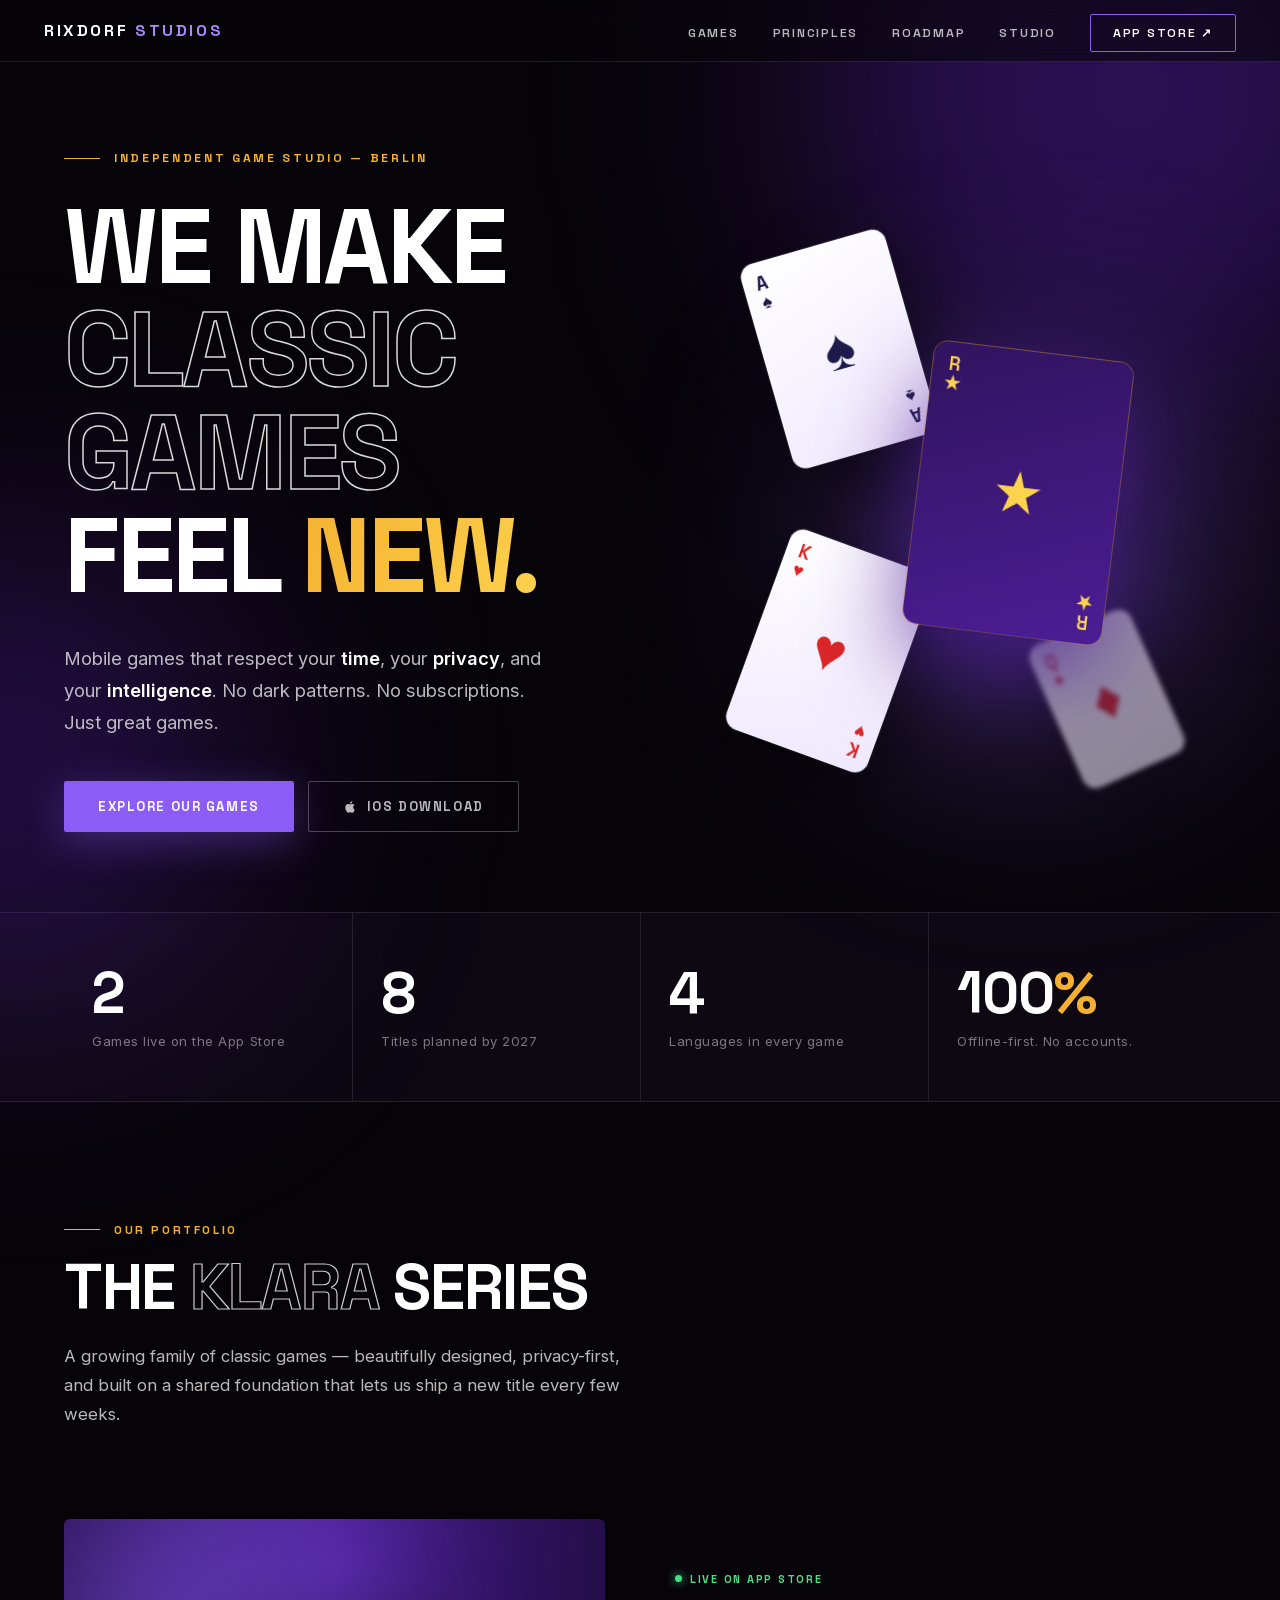
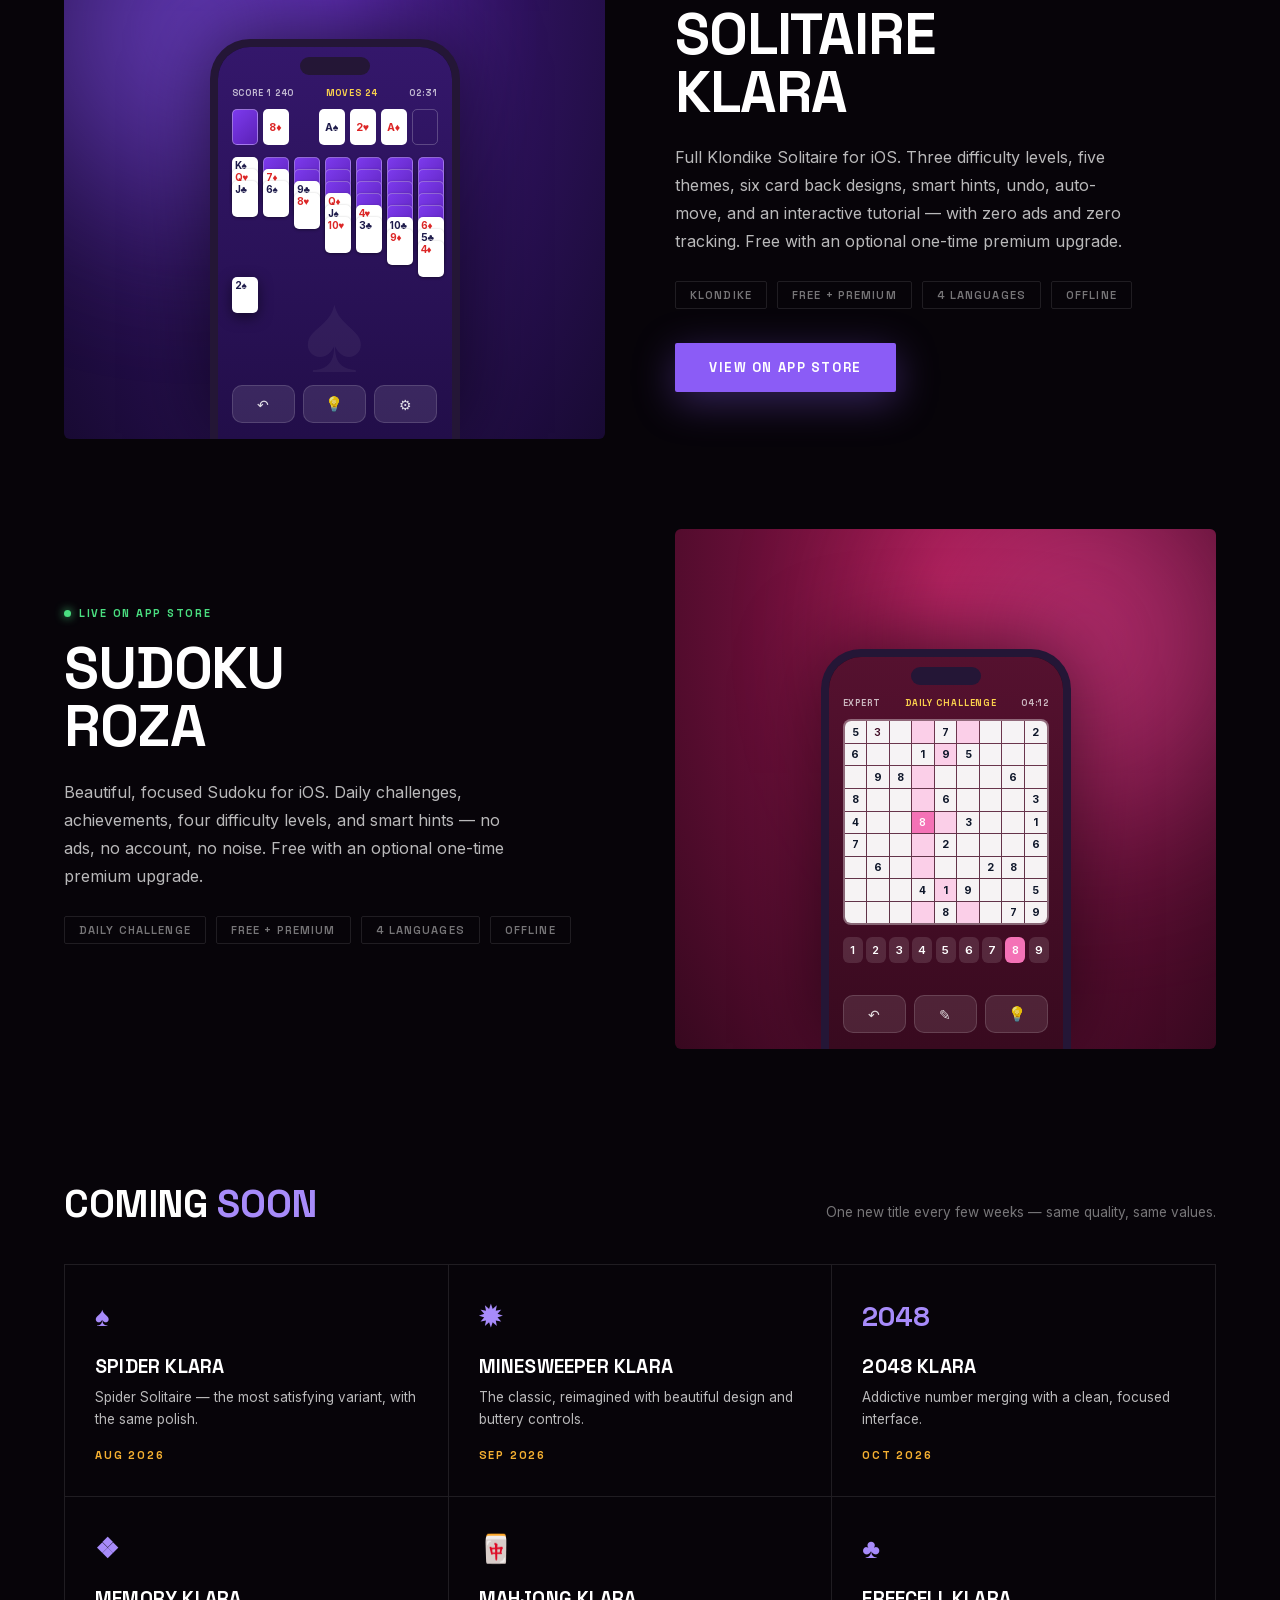
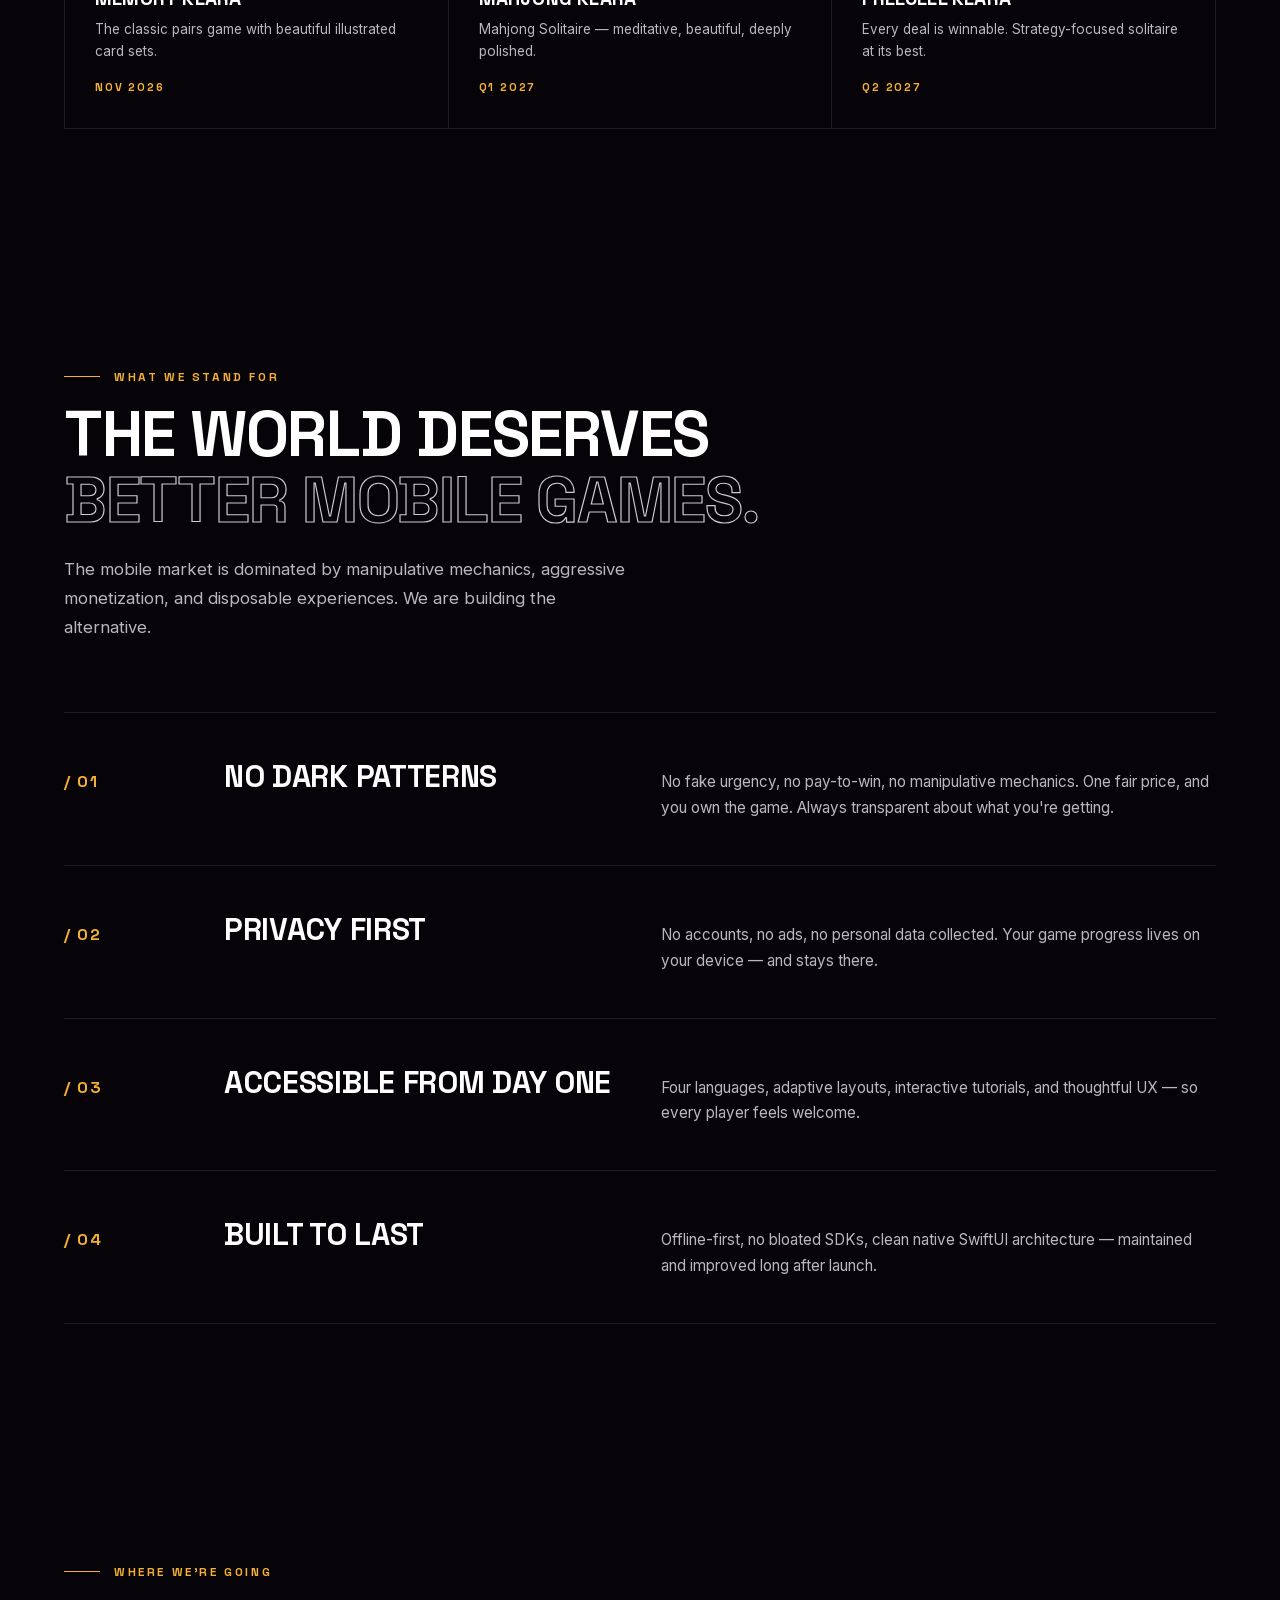
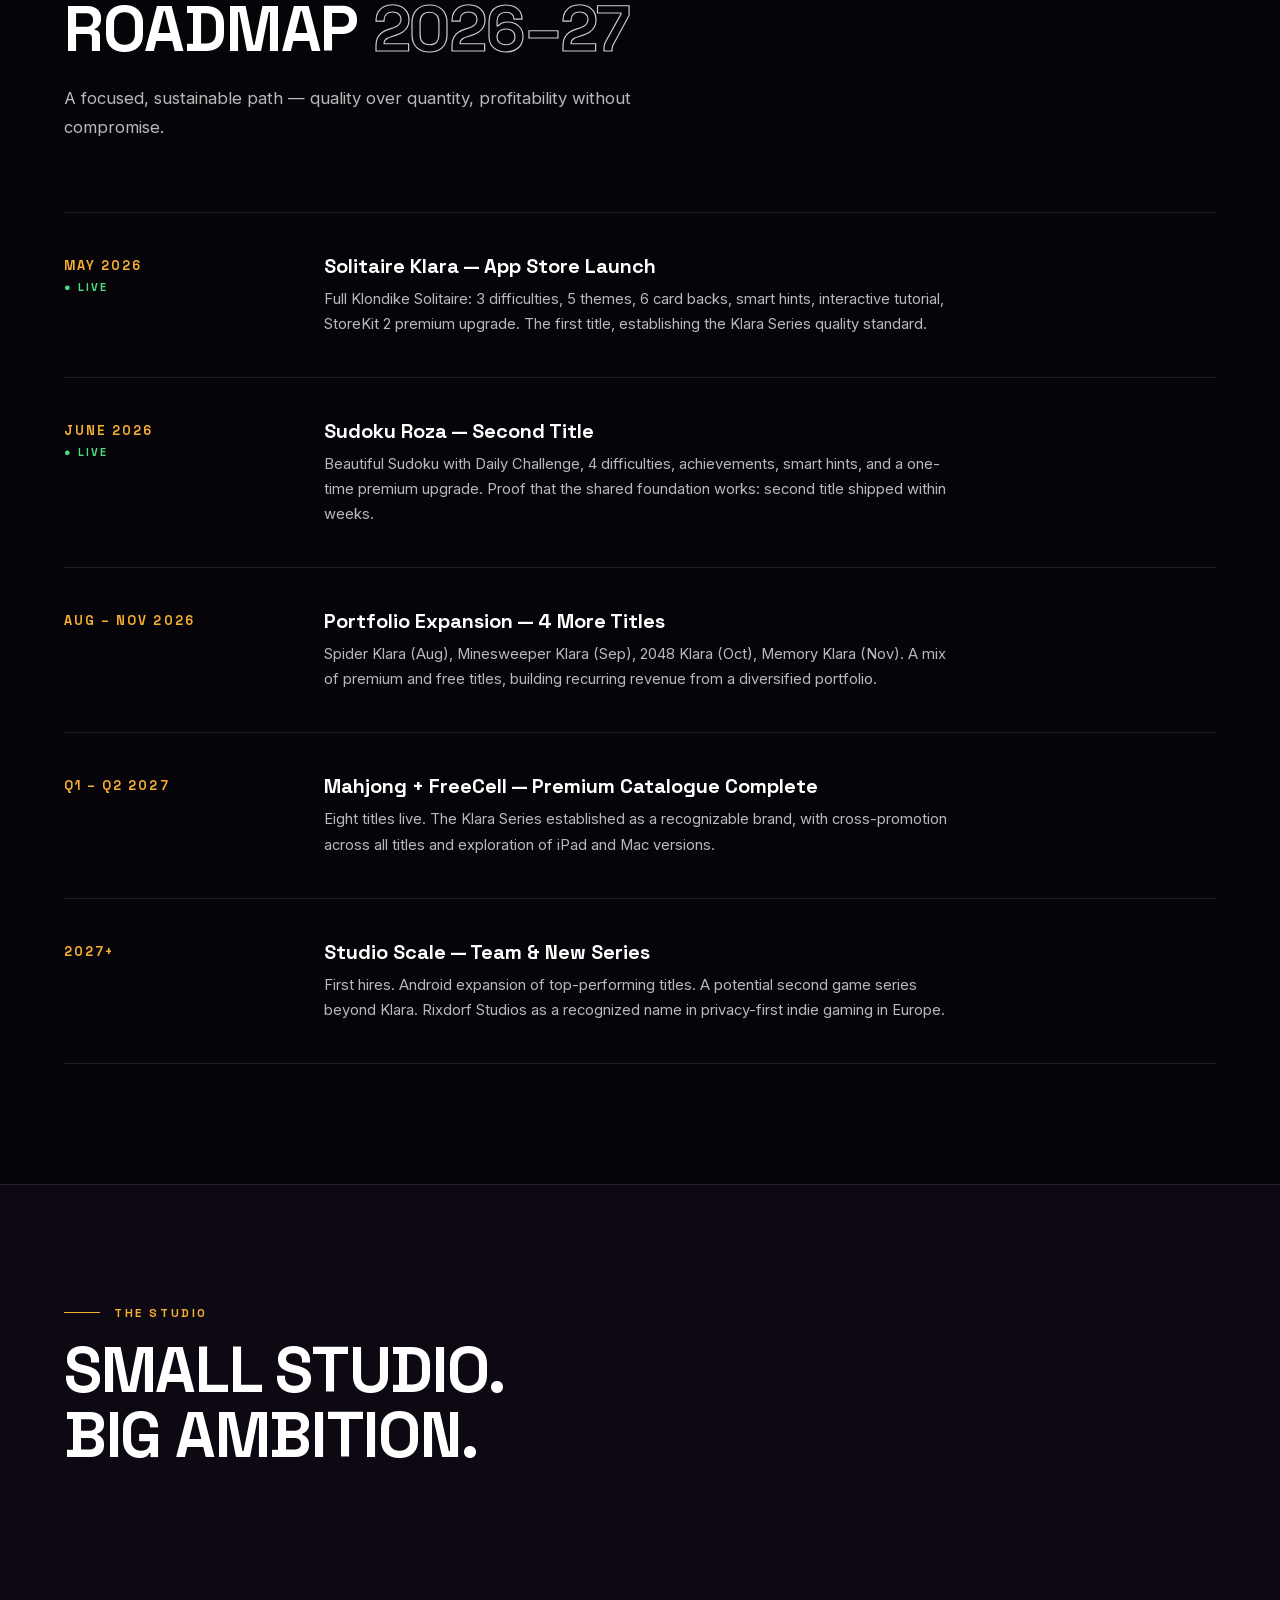
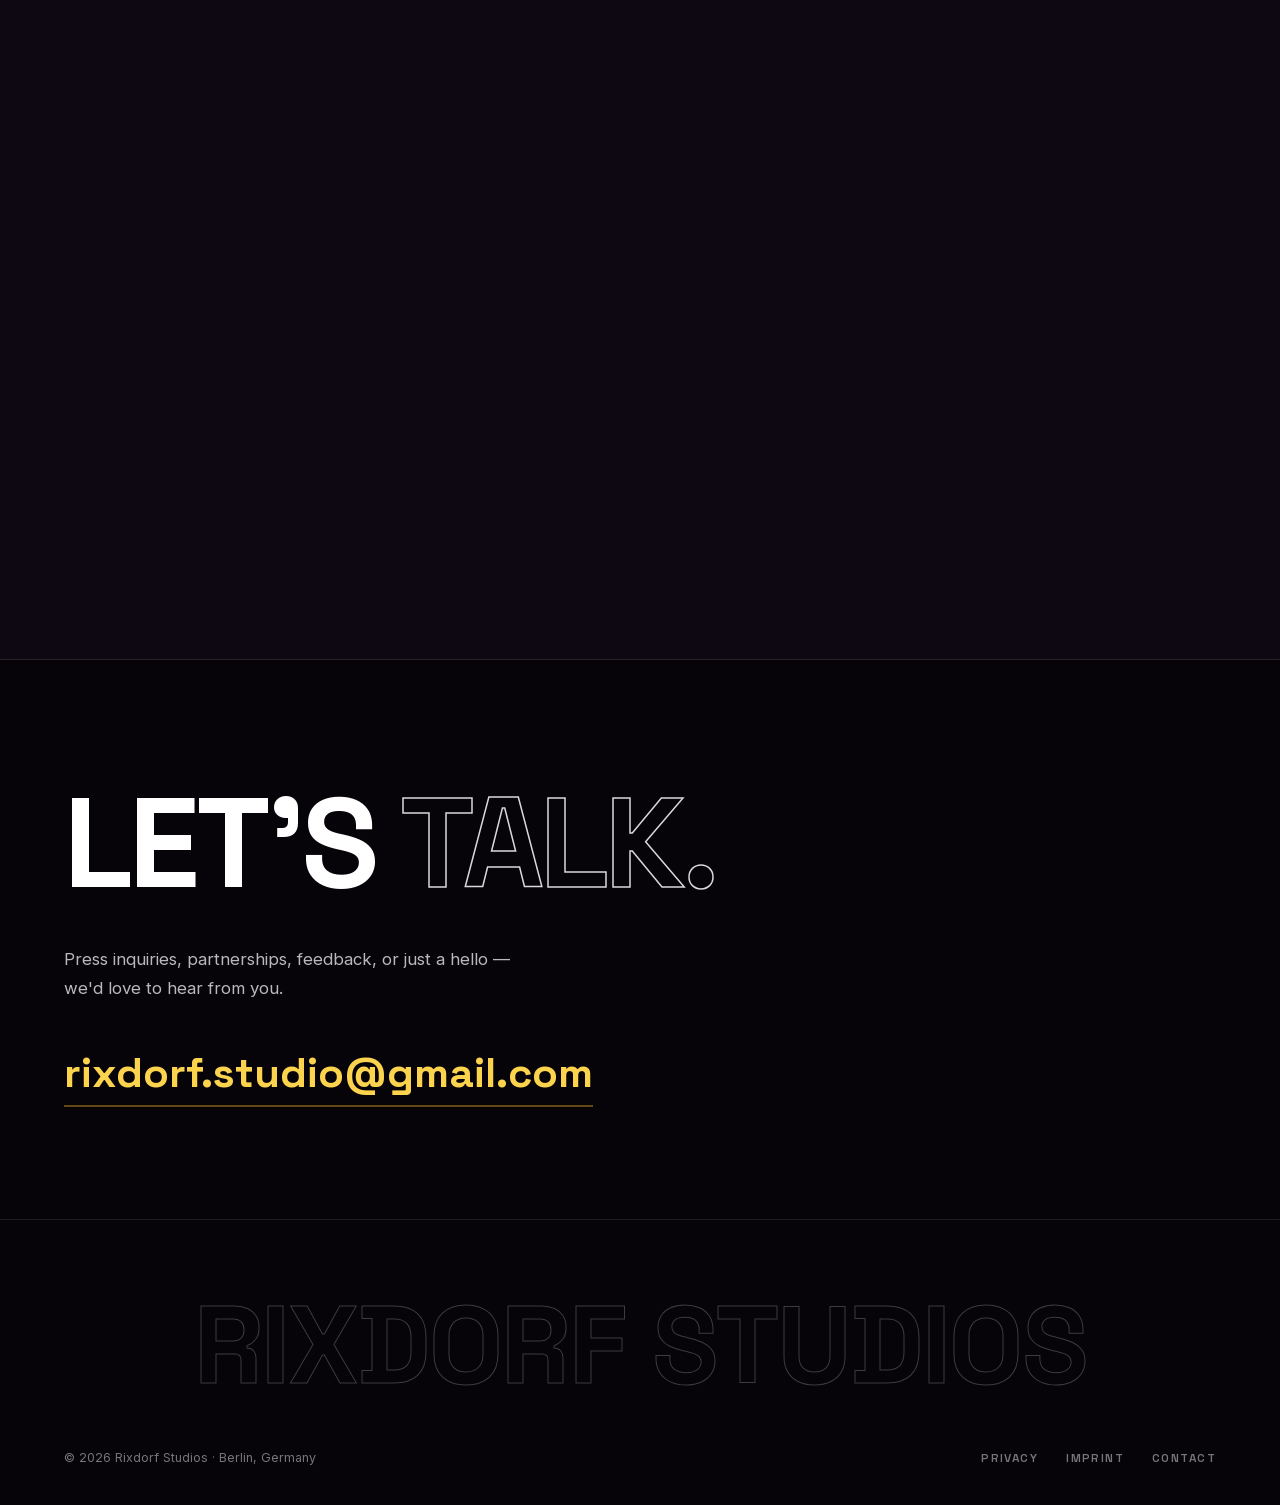
==== commit e7f373b5: "Bold redesign v2: huge typography hero, game-like showcase mockups, more animations - Hero: oversize" ====
--- a/index.html
+++ b/index.html
@@ -3,9 +3,9 @@
 <head>
   <meta charset="UTF-8" />
   <meta name="viewport" content="width=device-width, initial-scale=1.0" />
-  <title>Rixdorf Studios — Classic Games, Crafted with Care</title>
+  <title>Rixdorf Studios — We Make Classic Games Feel New</title>
   <meta name="description" content="Rixdorf Studios is an independent game studio in Berlin building beautiful, privacy-first mobile games. No dark patterns. No subscriptions. Just great games." />
-  <meta property="og:title" content="Rixdorf Studios — Classic Games, Crafted with Care" />
+  <meta property="og:title" content="Rixdorf Studios — We Make Classic Games Feel New" />
   <meta property="og:description" content="Independent game studio in Berlin. Beautiful, privacy-first mobile games — no dark patterns, no subscriptions." />
   <meta property="og:type" content="website" />
   <meta property="og:url" content="https://rixdorfstudio.github.io/" />
@@ -32,22 +32,24 @@
     *, *::before, *::after { box-sizing: border-box; margin: 0; padding: 0; }
 
     :root {
-      --bg:            #0a0514;
-      --bg-raise:      #120a24;
-      --panel:         rgba(255,255,255,0.04);
-      --panel-hover:   rgba(255,255,255,0.07);
-      --line:          rgba(255,255,255,0.09);
-      --line-strong:   rgba(167,139,250,0.45);
-      --violet:        #8b5cf6;
-      --violet-light:  #a78bfa;
-      --violet-glow:   #c4b5fd;
-      --gold:          #f5b031;
-      --gold-light:    #fcd34d;
-      --ink:           #ffffff;
-      --ink-70:        rgba(255,255,255,0.72);
-      --ink-45:        rgba(255,255,255,0.45);
-      --font-display:  'Space Grotesk', 'Inter', sans-serif;
-      --font-body:     'Inter', sans-serif;
+      --bg:           #070409;
+      --bg-soft:      #0d0812;
+      --line:         rgba(255,255,255,0.1);
+      --line-strong:  rgba(167,139,250,0.5);
+      --violet:       #8b5cf6;
+      --violet-light: #a78bfa;
+      --violet-deep:  #4c1d95;
+      --gold:         #f5b031;
+      --gold-light:   #fcd34d;
+      --ink:          #ffffff;
+      --ink-70:       rgba(255,255,255,0.72);
+      --ink-45:       rgba(255,255,255,0.45);
+      --cream:        #f2ecdf;
+      --cream-ink:    #15101e;
+      --cream-ink-70: rgba(21,16,30,0.72);
+      --cream-ink-45: rgba(21,16,30,0.5);
+      --font-display: 'Space Grotesk', 'Inter', sans-serif;
+      --font-body:    'Inter', sans-serif;
     }
 
     html { scroll-behavior: smooth; }
@@ -62,95 +64,63 @@
 
     ::selection { background: rgba(139,92,246,0.5); }
 
-    /* ── BACKGROUND LAYERS ── */
-    #starfield {
-      position: fixed;
-      inset: 0;
-      z-index: 0;
-      pointer-events: none;
-    }
+    /* ── BACKGROUND ── */
     .orb {
       position: fixed;
       border-radius: 50%;
-      filter: blur(120px);
-      opacity: 0.35;
+      filter: blur(130px);
       z-index: 0;
       pointer-events: none;
-    }
-    .orb-1 { width: 560px; height: 560px; background: #4c1d95; top: -180px; left: -140px; }
-    .orb-2 { width: 480px; height: 480px; background: #6d28d9; top: 30vh; right: -200px; opacity: 0.22; }
-    .orb-3 { width: 520px; height: 520px; background: #3b0764; bottom: -220px; left: 30vw; opacity: 0.3; }
+      will-change: transform;
+    }
+    .orb-1 { width: 620px; height: 620px; background: rgba(76,29,149,0.55); top: -220px; right: -160px; }
+    .orb-2 { width: 460px; height: 460px; background: rgba(109,40,217,0.3); top: 60vh; left: -220px; }
 
     /* ── NAV ── */
     nav {
       position: fixed;
       top: 0; left: 0; right: 0;
       z-index: 100;
-      padding: 18px 40px;
+      padding: 20px 44px;
       display: flex;
       align-items: center;
       justify-content: space-between;
-      backdrop-filter: blur(20px);
-      -webkit-backdrop-filter: blur(20px);
-      background: rgba(10,5,20,0.65);
+      backdrop-filter: blur(18px);
+      -webkit-backdrop-filter: blur(18px);
+      background: rgba(7,4,9,0.6);
       border-bottom: 1px solid var(--line);
       transition: background 0.3s;
     }
-    nav::after {
-      content: '';
-      position: absolute;
-      bottom: -1px; left: 0; right: 0;
-      height: 1px;
-      background: linear-gradient(90deg, transparent, rgba(139,92,246,0.55), rgba(245,176,49,0.25), transparent);
-    }
-
     .nav-logo {
-      display: flex;
-      align-items: center;
-      gap: 10px;
-      font-family: var(--font-display);
-      font-size: 1.15rem;
-      font-weight: 700;
-      letter-spacing: 0.01em;
+      font-family: var(--font-display);
+      font-size: 1.02rem;
+      font-weight: 700;
+      letter-spacing: 0.16em;
+      text-transform: uppercase;
       color: var(--ink);
       text-decoration: none;
     }
-    .nav-logo-mark {
-      width: 30px; height: 30px;
-      border-radius: 8px;
-      background: linear-gradient(135deg, var(--violet), #6d28d9);
-      display: flex;
-      align-items: center;
-      justify-content: center;
-      font-size: 0.95rem;
-      color: #fff;
-      box-shadow: 0 4px 16px rgba(139,92,246,0.45);
-    }
     .nav-logo span { color: var(--violet-light); }
-
-    .nav-links { display: flex; align-items: center; gap: 30px; list-style: none; }
+    .nav-links { display: flex; align-items: center; gap: 34px; list-style: none; }
     .nav-links a {
       color: var(--ink-70);
       text-decoration: none;
-      font-size: 0.88rem;
-      font-weight: 500;
-      letter-spacing: 0.02em;
+      font-family: var(--font-display);
+      font-size: 0.78rem;
+      font-weight: 600;
+      letter-spacing: 0.14em;
+      text-transform: uppercase;
       transition: color 0.2s;
     }
-    .nav-links a:hover { color: var(--ink); }
-
+    .nav-links a:hover { color: var(--gold-light); }
     .nav-cta {
-      display: inline-flex;
-      align-items: center;
-      gap: 7px;
-      background: linear-gradient(135deg, var(--violet), #7c3aed);
+      border: 1px solid var(--violet);
       color: var(--ink) !important;
-      padding: 9px 20px;
-      border-radius: 100px;
-      box-shadow: 0 4px 20px rgba(139,92,246,0.35);
-      transition: transform 0.2s, box-shadow 0.2s;
-    }
-    .nav-cta:hover { transform: translateY(-1px); box-shadow: 0 6px 28px rgba(139,92,246,0.55); }
+      padding: 10px 22px;
+      border-radius: 2px;
+      transition: background 0.2s, border-color 0.2s;
+    }
+    .nav-cta:hover { background: var(--violet); border-color: var(--violet); color: #fff !important; }
 
     .nav-burger {
       display: none;
@@ -162,26 +132,26 @@
       justify-content: center;
       color: var(--ink);
     }
-
     .mobile-menu {
       display: none;
       position: fixed;
-      top: 0; left: 0; right: 0; bottom: 0;
+      inset: 0;
       z-index: 99;
-      background: rgba(10,5,20,0.97);
+      background: rgba(7,4,9,0.97);
       backdrop-filter: blur(24px);
       padding: 110px 32px 40px;
       flex-direction: column;
-      gap: 8px;
     }
     .mobile-menu.open { display: flex; }
     .mobile-menu a {
       color: var(--ink);
       text-decoration: none;
       font-family: var(--font-display);
-      font-size: 1.6rem;
-      font-weight: 600;
-      padding: 14px 0;
+      font-size: 1.8rem;
+      font-weight: 700;
+      text-transform: uppercase;
+      letter-spacing: 0.04em;
+      padding: 16px 0;
       border-bottom: 1px solid var(--line);
     }
 
@@ -190,366 +160,327 @@
       position: relative;
       z-index: 1;
       min-height: 100vh;
+      display: grid;
+      grid-template-columns: 1.15fr 0.85fr;
+      align-items: center;
+      gap: 20px;
+      max-width: 1240px;
+      margin: 0 auto;
+      padding: 150px 44px 80px;
+    }
+
+    .hero-kicker {
+      font-family: var(--font-display);
+      font-size: 0.76rem;
+      font-weight: 700;
+      letter-spacing: 0.22em;
+      text-transform: uppercase;
+      color: var(--gold);
+      margin-bottom: 30px;
       display: flex;
-      flex-direction: column;
       align-items: center;
-      justify-content: center;
-      text-align: center;
-      padding: 140px 24px 60px;
-    }
-
-    .hero-badge {
-      display: inline-flex;
-      align-items: center;
-      gap: 8px;
-      background: rgba(139,92,246,0.1);
-      border: 1px solid rgba(139,92,246,0.35);
-      border-radius: 100px;
-      padding: 7px 18px;
-      font-size: 0.76rem;
-      font-weight: 600;
-      letter-spacing: 0.1em;
-      text-transform: uppercase;
-      color: var(--violet-glow);
-      margin-bottom: 34px;
+      gap: 14px;
       opacity: 0;
-      animation: fadeUp 0.8s 0.15s forwards;
-    }
-    .hero-badge::before {
+      animation: fadeUp 0.8s 0.1s forwards;
+    }
+    .hero-kicker::before {
       content: '';
-      width: 6px; height: 6px;
-      border-radius: 50%;
+      width: 36px; height: 1px;
       background: var(--gold);
-      box-shadow: 0 0 10px var(--gold);
-      animation: pulse 2.4s infinite;
-    }
-
-    .hero-title {
-      font-family: var(--font-display);
-      font-size: clamp(2.9rem, 8vw, 6.2rem);
-      font-weight: 700;
-      line-height: 1.04;
+    }
+
+    .hero-huge {
+      font-family: var(--font-display);
+      font-weight: 700;
+      font-size: clamp(3rem, 8.2vw, 7rem);
+      line-height: 0.98;
       letter-spacing: -0.03em;
-      margin-bottom: 26px;
+      text-transform: uppercase;
+      margin-bottom: 36px;
+    }
+    .hero-huge .line {
+      display: block;
       opacity: 0;
-      animation: fadeUp 0.8s 0.3s forwards;
-    }
-    .hero-title .grad {
-      background: linear-gradient(120deg, var(--violet-light) 10%, var(--violet-glow) 40%, var(--gold-light) 90%);
+      animation: slideIn 0.9s cubic-bezier(0.16,1,0.3,1) forwards;
+    }
+    .hero-huge .line:nth-child(1) { animation-delay: 0.2s; }
+    .hero-huge .line:nth-child(2) { animation-delay: 0.35s; }
+    .hero-huge .line:nth-child(3) { animation-delay: 0.5s; }
+    .hero-huge .outline {
+      color: transparent;
+      -webkit-text-stroke: 1.5px rgba(255,255,255,0.85);
+    }
+    .hero-huge .gold {
+      font-style: normal;
+      background: linear-gradient(120deg, var(--gold), var(--gold-light));
       -webkit-background-clip: text;
       -webkit-text-fill-color: transparent;
       background-clip: text;
     }
 
     .hero-sub {
-      font-size: clamp(1rem, 2vw, 1.2rem);
-      font-weight: 400;
+      font-size: clamp(1rem, 1.6vw, 1.14rem);
       color: var(--ink-70);
-      max-width: 580px;
+      max-width: 480px;
       line-height: 1.75;
-      margin-bottom: 44px;
+      margin-bottom: 42px;
       opacity: 0;
-      animation: fadeUp 0.8s 0.45s forwards;
+      animation: fadeUp 0.8s 0.65s forwards;
     }
     .hero-sub strong { color: var(--ink); font-weight: 600; }
 
     .hero-actions {
       display: flex;
-      gap: 16px;
+      gap: 14px;
       flex-wrap: wrap;
-      justify-content: center;
       opacity: 0;
-      animation: fadeUp 0.8s 0.6s forwards;
-    }
-
-    .btn-primary {
+      animation: fadeUp 0.8s 0.8s forwards;
+    }
+
+    .btn-solid {
       display: inline-flex;
       align-items: center;
-      gap: 9px;
-      background: linear-gradient(135deg, #7c3aed, var(--violet));
+      gap: 10px;
+      background: var(--violet);
       color: var(--ink);
-      padding: 15px 32px;
-      border-radius: 100px;
-      font-size: 0.98rem;
-      font-weight: 600;
+      padding: 16px 34px;
+      border-radius: 2px;
+      font-family: var(--font-display);
+      font-size: 0.82rem;
+      font-weight: 700;
+      letter-spacing: 0.12em;
+      text-transform: uppercase;
       text-decoration: none;
-      border: none;
-      cursor: pointer;
-      transition: transform 0.2s, box-shadow 0.2s;
-      box-shadow: 0 8px 32px rgba(124,58,237,0.4);
-    }
-    .btn-primary:hover { transform: translateY(-2px); box-shadow: 0 12px 44px rgba(124,58,237,0.6); }
-
-    .btn-ghost {
+      transition: background 0.2s, transform 0.2s, box-shadow 0.2s;
+      box-shadow: 0 10px 40px rgba(139,92,246,0.35);
+    }
+    .btn-solid:hover { background: #7c3aed; transform: translateY(-2px); box-shadow: 0 14px 50px rgba(139,92,246,0.5); }
+
+    .btn-line {
       display: inline-flex;
       align-items: center;
-      gap: 9px;
-      background: rgba(255,255,255,0.03);
+      gap: 10px;
+      background: transparent;
       color: var(--ink-70);
-      padding: 15px 32px;
-      border-radius: 100px;
-      font-size: 0.98rem;
-      font-weight: 600;
+      padding: 16px 34px;
+      border-radius: 2px;
+      font-family: var(--font-display);
+      font-size: 0.82rem;
+      font-weight: 700;
+      letter-spacing: 0.12em;
+      text-transform: uppercase;
       text-decoration: none;
-      border: 1px solid rgba(255,255,255,0.18);
-      cursor: pointer;
-      transition: border-color 0.2s, color 0.2s, transform 0.2s, background 0.2s;
-    }
-    .btn-ghost:hover { border-color: rgba(255,255,255,0.5); color: var(--ink); transform: translateY(-2px); background: rgba(255,255,255,0.06); }
-
-    /* Fanned playing cards */
-    .hero-cards {
+      border: 1px solid rgba(255,255,255,0.25);
+      transition: border-color 0.2s, color 0.2s, transform 0.2s;
+    }
+    .btn-line:hover { border-color: var(--ink); color: var(--ink); transform: translateY(-2px); }
+
+    /* Hero floating cards */
+    .hero-visual {
       position: relative;
-      height: 190px;
-      width: 420px;
-      max-width: 90vw;
-      margin-top: 64px;
-      opacity: 0;
-      animation: fadeUp 1s 0.8s forwards;
-    }
-    .pcard {
+      height: 540px;
+      pointer-events: none;
+    }
+    .fcard {
       position: absolute;
-      left: 50%;
-      bottom: 0;
-      width: 104px;
-      height: 148px;
-      border-radius: 12px;
-      background: linear-gradient(160deg, #ffffff 0%, #f1eafe 100%);
-      box-shadow: 0 18px 50px rgba(0,0,0,0.55), 0 0 0 1px rgba(255,255,255,0.14);
-      transform-origin: 50% 130%;
+      border-radius: 14px;
+      background: linear-gradient(160deg, #ffffff 0%, #efe8fd 100%);
+      box-shadow: 0 30px 80px rgba(0,0,0,0.6), 0 0 0 1px rgba(255,255,255,0.12);
+      font-family: var(--font-display);
+      will-change: transform;
+    }
+    .fcard .corner {
+      position: absolute;
+      top: 12px; left: 13px;
+      font-size: 1.15rem;
+      font-weight: 700;
+      line-height: 1.05;
+      text-align: center;
+    }
+    .fcard .corner-b {
+      position: absolute;
+      bottom: 12px; right: 13px;
+      font-size: 1.15rem;
+      font-weight: 700;
+      line-height: 1.05;
+      text-align: center;
+      transform: rotate(180deg);
+    }
+    .fcard .pip {
+      position: absolute;
+      inset: 0;
       display: flex;
       align-items: center;
       justify-content: center;
-      font-family: var(--font-display);
-    }
-    .pcard .corner {
+      font-size: 3.6rem;
+    }
+    .fcard.red  { color: #dc2626; }
+    .fcard.dark { color: #1e1b4b; }
+    .fcard.gold {
+      background: linear-gradient(160deg, #31135f 0%, #4c1d95 100%);
+      color: var(--gold-light);
+      box-shadow: 0 34px 90px rgba(76,29,149,0.75), 0 0 0 1px rgba(245,176,49,0.45);
+    }
+    .fcard-1 { width: 150px; height: 212px; top: 4%;  left: 6%;  transform: rotate(-16deg); animation: floaty 7s 0s ease-in-out infinite; }
+    .fcard-2 { width: 200px; height: 284px; top: 24%; left: 38%; transform: rotate(7deg);  animation: floaty 7s 1.1s ease-in-out infinite; z-index: 2; }
+    .fcard-3 { width: 150px; height: 212px; top: 60%; left: 4%;  transform: rotate(20deg); animation: floaty 7s 2.2s ease-in-out infinite; }
+    .fcard-4 { width: 110px; height: 156px; top: 74%; left: 66%; transform: rotate(-24deg); filter: blur(2.5px); opacity: 0.55; animation: floaty 7s 3s ease-in-out infinite; }
+    .hero-visual-glow {
       position: absolute;
-      top: 8px; left: 9px;
-      font-size: 0.82rem;
-      font-weight: 700;
-      line-height: 1.05;
-      text-align: center;
-    }
-    .pcard .pip { font-size: 2.5rem; }
-    .pcard.red  { color: #dc2626; }
-    .pcard.dark { color: #1e1b4b; }
-    .pcard.gold {
-      background: linear-gradient(160deg, #2d1060 0%, #4c1d95 100%);
-      color: var(--gold-light);
-      box-shadow: 0 18px 50px rgba(76,29,149,0.7), 0 0 0 1px rgba(245,176,49,0.4);
-    }
-    .pcard-1 { transform: translateX(-50%) rotate(-24deg); animation: cardFloat 6s 0s ease-in-out infinite; }
-    .pcard-2 { transform: translateX(-50%) rotate(-12deg); animation: cardFloat 6s 0.4s ease-in-out infinite; }
-    .pcard-3 { transform: translateX(-50%) rotate(0deg);   animation: cardFloat 6s 0.8s ease-in-out infinite; z-index: 2; }
-    .pcard-4 { transform: translateX(-50%) rotate(12deg);  animation: cardFloat 6s 1.2s ease-in-out infinite; }
-    .pcard-5 { transform: translateX(-50%) rotate(24deg);  animation: cardFloat 6s 1.6s ease-in-out infinite; }
-
-    @keyframes cardFloat {
-      0%, 100% { margin-bottom: 0; }
-      50%      { margin-bottom: 10px; }
-    }
-
-    .hero-scroll {
-      position: absolute;
-      bottom: 32px;
-      left: 50%;
-      transform: translateX(-50%);
-      display: flex;
-      flex-direction: column;
-      align-items: center;
-      gap: 8px;
-      color: var(--ink-45);
-      font-size: 0.7rem;
-      letter-spacing: 0.14em;
-      text-transform: uppercase;
-      animation: fadeUp 1s 1.6s forwards;
-      opacity: 0;
-    }
-    .scroll-line {
-      width: 1px;
-      height: 36px;
-      background: linear-gradient(to bottom, var(--ink-45), transparent);
-      animation: scrollPulse 2s infinite;
+      width: 380px; height: 380px;
+      top: 28%; left: 22%;
+      background: rgba(139,92,246,0.35);
+      border-radius: 50%;
+      filter: blur(110px);
+    }
+
+    @keyframes floaty {
+      0%, 100% { margin-top: 0; }
+      50%      { margin-top: -16px; }
     }
 
     /* ── SECTION SHARED ── */
     section { position: relative; z-index: 1; }
-
-    .section-inner {
-      max-width: 1140px;
+    .wrap { max-width: 1240px; margin: 0 auto; padding: 120px 44px; }
+
+    .eyebrow {
+      font-family: var(--font-display);
+      font-size: 0.74rem;
+      font-weight: 700;
+      letter-spacing: 0.22em;
+      text-transform: uppercase;
+      color: var(--gold);
+      margin-bottom: 18px;
+      display: flex;
+      align-items: center;
+      gap: 14px;
+    }
+    .eyebrow::before { content: ''; width: 36px; height: 1px; background: var(--gold); }
+
+    .h2 {
+      font-family: var(--font-display);
+      font-size: clamp(2.2rem, 5vw, 4rem);
+      font-weight: 700;
+      line-height: 1.02;
+      letter-spacing: -0.02em;
+      text-transform: uppercase;
+      margin-bottom: 22px;
+    }
+    .h2 .outline { color: transparent; -webkit-text-stroke: 1.2px rgba(255,255,255,0.8); }
+
+    .lead {
+      color: var(--ink-70);
+      font-size: 1.04rem;
+      line-height: 1.75;
+      max-width: 580px;
+    }
+
+    /* ── NUMBERS ── */
+    #numbers { border-top: 1px solid var(--line); border-bottom: 1px solid var(--line); background: var(--bg-soft); }
+    .numbers-row {
+      max-width: 1240px;
       margin: 0 auto;
-      padding: 110px 24px;
-    }
-
-    .section-tag {
-      display: inline-flex;
-      align-items: center;
-      gap: 8px;
-      font-size: 0.74rem;
-      font-weight: 700;
-      letter-spacing: 0.14em;
-      text-transform: uppercase;
-      color: var(--gold);
-      margin-bottom: 14px;
-    }
-    .section-tag::before {
-      content: '';
-      width: 22px; height: 1px;
-      background: var(--gold);
-      opacity: 0.6;
-    }
-
-    .section-title {
-      font-family: var(--font-display);
-      font-size: clamp(2rem, 4.4vw, 3.3rem);
-      font-weight: 700;
-      line-height: 1.08;
+      padding: 0 44px;
+      display: grid;
+      grid-template-columns: repeat(4, 1fr);
+    }
+    .num {
+      padding: 52px 28px;
+      border-left: 1px solid var(--line);
+    }
+    .num:first-child { border-left: none; }
+    .num-value {
+      font-family: var(--font-display);
+      font-size: clamp(2.6rem, 4.5vw, 4rem);
+      font-weight: 700;
+      line-height: 1;
       letter-spacing: -0.02em;
-      margin-bottom: 20px;
-    }
-
-    .section-sub {
-      color: var(--ink-70);
-      font-size: 1.03rem;
-      line-height: 1.75;
-      max-width: 590px;
-    }
-
-    /* ── NUMBERS BAR ── */
-    #numbers {
-      position: relative;
-      z-index: 1;
-      background: linear-gradient(180deg, rgba(139,92,246,0.06), rgba(139,92,246,0.02));
-      border-top: 1px solid var(--line);
-      border-bottom: 1px solid var(--line);
-    }
-    .numbers-grid {
-      max-width: 1140px;
-      margin: 0 auto;
-      padding: 56px 24px;
-      display: grid;
-      grid-template-columns: repeat(auto-fit, minmax(150px, 1fr));
-      gap: 28px;
-      text-align: center;
-    }
-    .number-value {
-      font-family: var(--font-display);
-      font-size: 2.9rem;
-      font-weight: 700;
-      background: linear-gradient(120deg, var(--violet-light), var(--gold-light));
-      -webkit-background-clip: text;
-      -webkit-text-fill-color: transparent;
-      background-clip: text;
-      line-height: 1.1;
-      margin-bottom: 6px;
-    }
-    .number-label {
-      font-size: 0.84rem;
-      font-weight: 500;
-      color: var(--ink-70);
-      letter-spacing: 0.03em;
-    }
-
-    /* ── LIVE GAMES ── */
-    .live-grid {
+      margin-bottom: 10px;
+    }
+    .num-value em { font-style: normal; color: var(--gold); }
+    .num-label {
+      font-size: 0.82rem;
+      color: var(--ink-45);
+      letter-spacing: 0.04em;
+    }
+
+    /* ── SHOWCASE ── */
+    .show-row {
       display: grid;
       grid-template-columns: 1fr 1fr;
-      gap: 28px;
-      margin-top: 56px;
-    }
-
-    .live-card {
-      background: var(--panel);
-      border: 1px solid var(--line);
-      border-radius: 28px;
-      overflow: hidden;
-      display: flex;
-      flex-direction: column;
-      transition: transform 0.3s, border-color 0.3s, box-shadow 0.3s;
-    }
-    .live-card:hover {
-      transform: translateY(-6px);
-      border-color: var(--line-strong);
-      box-shadow: 0 24px 70px rgba(124,58,237,0.22);
-    }
-
-    .live-stage {
-      height: 340px;
+      gap: 70px;
+      align-items: center;
+      margin-top: 90px;
+    }
+    .show-row.flip .show-stage { order: 2; }
+
+    .show-stage {
+      position: relative;
+      border-radius: 6px;
+      height: 520px;
       display: flex;
       align-items: flex-end;
       justify-content: center;
-      position: relative;
       overflow: hidden;
     }
-    .live-stage.solitaire { background: radial-gradient(ellipse at 50% 0%, #4c1d95 0%, #2d1060 55%, #1b0b38 100%); }
-    .live-stage.sudoku    { background: radial-gradient(ellipse at 50% 0%, #9d174d 0%, #6b1039 55%, #3f0a23 100%); }
+    .show-stage.solitaire { background: radial-gradient(ellipse at 50% 10%, #4c1d95 0%, #2b1157 55%, #180a33 100%); }
+    .show-stage.sudoku    { background: radial-gradient(ellipse at 50% 10%, #9d174d 0%, #620e35 55%, #37081f 100%); }
     .stage-glow {
       position: absolute;
-      width: 300px; height: 300px;
+      width: 340px; height: 340px;
       border-radius: 50%;
-      filter: blur(80px);
+      filter: blur(90px);
       opacity: 0.5;
     }
 
-    /* Phone mockup */
     .phone {
-      width: 218px;
-      height: 300px;
+      width: 250px;
+      height: 400px;
       background: #0c0618;
-      border-radius: 34px 34px 0 0;
-      border: 7px solid #241636;
+      border-radius: 40px 40px 0 0;
+      border: 8px solid #241636;
       border-bottom: none;
       position: relative;
       z-index: 1;
       overflow: hidden;
-      box-shadow: 0 -4px 60px rgba(0,0,0,0.5);
+      box-shadow: 0 -6px 80px rgba(0,0,0,0.55);
     }
     .phone::before {
       content: '';
       position: absolute;
-      top: 8px; left: 50%;
+      top: 10px; left: 50%;
       transform: translateX(-50%);
-      width: 62px; height: 16px;
+      width: 70px; height: 18px;
       background: #241636;
       border-radius: 100px;
       z-index: 3;
     }
-    .phone-screen {
-      position: absolute;
-      inset: 0;
-      padding: 34px 12px 12px;
-    }
-    .phone-screen.felt-purple { background: linear-gradient(180deg, #34176b, #240f4d); }
-    .phone-screen.felt-rose   { background: linear-gradient(180deg, #55112f, #3a0b20); }
-
-    /* Mini solitaire board */
-    .mini-topbar {
-      display: flex;
-      justify-content: space-between;
-      margin-bottom: 10px;
-    }
+    .phone-screen { position: absolute; inset: 0; padding: 40px 14px 14px; }
+    .phone-screen.felt-purple { background: linear-gradient(180deg, #34176b, #220e49); }
+    .phone-screen.felt-rose   { background: linear-gradient(180deg, #55112f, #380a1f); }
+
+    .mini-topbar { display: flex; justify-content: space-between; margin-bottom: 12px; }
     .mini-slot {
-      width: 22px; height: 30px;
-      border-radius: 4px;
+      width: 26px; height: 36px;
+      border-radius: 5px;
       border: 1px solid rgba(255,255,255,0.22);
     }
     .mini-slot.filled-back { background: linear-gradient(135deg, #7c3aed, #5b21b6); border-color: rgba(255,255,255,0.35); }
-    .mini-slot.filled-face { background: #fff; display: flex; align-items: center; justify-content: center; font-size: 0.6rem; font-weight: 700; }
+    .mini-slot.filled-face { background: #fff; display: flex; align-items: center; justify-content: center; font-size: 0.66rem; font-weight: 700; }
     .mini-slot .r { color: #dc2626; } .mini-slot .b { color: #1e1b4b; }
-    .mini-cols { display: flex; gap: 4px; justify-content: space-between; }
-    .mini-col { display: flex; flex-direction: column; width: 22px; }
+    .mini-cols { display: flex; gap: 5px; justify-content: space-between; }
+    .mini-col { display: flex; flex-direction: column; width: 26px; }
     .mini-card {
-      width: 22px; height: 30px;
-      border-radius: 4px;
-      margin-top: -20px;
+      width: 26px; height: 36px;
+      border-radius: 5px;
+      margin-top: -24px;
       box-shadow: 0 1px 3px rgba(0,0,0,0.4);
     }
     .mini-col .mini-card:first-child { margin-top: 0; }
     .mini-card.back { background: linear-gradient(135deg, #7c3aed, #5b21b6); border: 1px solid rgba(255,255,255,0.3); }
-    .mini-card.face { background: #fff; display: flex; align-items: flex-start; justify-content: flex-start; padding: 1px 3px; font-size: 0.56rem; font-weight: 700; }
+    .mini-card.face { background: #fff; padding: 2px 3px; font-size: 0.62rem; font-weight: 700; }
     .mini-card.face.r { color: #dc2626; } .mini-card.face.b { color: #1e1b4b; }
 
-    /* Mini sudoku board */
     .mini-sudoku {
       display: grid;
       grid-template-columns: repeat(9, 1fr);
@@ -558,7 +489,7 @@
       border: 2px solid rgba(255,255,255,0.25);
       border-radius: 8px;
       overflow: hidden;
-      margin-top: 8px;
+      margin-top: 10px;
     }
     .su-cell {
       aspect-ratio: 1;
@@ -566,190 +497,297 @@
       display: flex;
       align-items: center;
       justify-content: center;
-      font-size: 0.58rem;
+      font-size: 0.66rem;
       font-weight: 600;
       color: #3f0a23;
     }
     .su-cell.given { color: #0f172a; font-weight: 700; }
     .su-cell.hl { background: #fbcfe8; }
     .su-cell.sel { background: #f472b6; color: #fff; }
-    .su-cell:nth-child(3n) { border-right: 1px solid rgba(63,10,35,0.35); }
-    .mini-numrow {
-      display: flex;
-      justify-content: space-between;
-      margin-top: 10px;
-    }
+    .mini-numrow { display: flex; justify-content: space-between; margin-top: 12px; }
     .mini-num {
-      width: 17px; height: 22px;
-      border-radius: 5px;
+      width: 20px; height: 26px;
+      border-radius: 6px;
       background: rgba(255,255,255,0.12);
       color: #fff;
-      font-size: 0.62rem;
+      font-size: 0.7rem;
       font-weight: 600;
       display: flex;
       align-items: center;
       justify-content: center;
     }
-
-    .live-body { padding: 30px 32px 34px; display: flex; flex-direction: column; flex: 1; }
-
-    .game-status {
+    .mini-num.active {
+      background: #f472b6;
+      animation: numPulse 2s ease-in-out infinite;
+    }
+    @keyframes numPulse {
+      0%, 100% { transform: scale(1); box-shadow: 0 0 0 rgba(244,114,182,0); }
+      50%      { transform: scale(1.18); box-shadow: 0 0 14px rgba(244,114,182,0.8); }
+    }
+
+    /* In-game HUD + toolbar (makes the mockups feel like a real game) */
+    .hud {
+      display: flex;
+      justify-content: space-between;
+      align-items: center;
+      font-family: var(--font-display);
+      font-size: 0.56rem;
+      font-weight: 700;
+      letter-spacing: 0.1em;
+      text-transform: uppercase;
+      color: rgba(255,255,255,0.7);
+      margin-bottom: 10px;
+    }
+    .hud .hud-mid { color: var(--gold-light); }
+    .toolbar {
+      position: absolute;
+      bottom: 16px; left: 14px; right: 14px;
+      display: flex;
+      gap: 8px;
+    }
+    .tool {
+      flex: 1;
+      height: 38px;
+      border-radius: 10px;
+      background: rgba(255,255,255,0.1);
+      border: 1px solid rgba(255,255,255,0.14);
+      color: rgba(255,255,255,0.85);
+      font-size: 0.9rem;
+      display: flex;
+      align-items: center;
+      justify-content: center;
+    }
+    .felt-mark {
+      position: absolute;
+      bottom: 52px;
+      left: 50%;
+      transform: translateX(-50%);
+      font-size: 7rem;
+      line-height: 1;
+      color: rgba(255,255,255,0.05);
+      pointer-events: none;
+      user-select: none;
+    }
+
+    /* Card flying from waste to foundation, on loop */
+    .fly-card {
+      position: absolute;
+      width: 26px; height: 36px;
+      border-radius: 5px;
+      background: #fff;
+      color: #1e1b4b;
+      font-size: 0.62rem;
+      font-weight: 700;
+      padding: 2px 3px;
+      box-shadow: 0 4px 14px rgba(0,0,0,0.5);
+      z-index: 4;
+      animation: flyToFoundation 4.5s cubic-bezier(0.34,1.3,0.5,1) infinite;
+    }
+    @keyframes flyToFoundation {
+      0%   { left: 45px; top: 62px; transform: rotate(0deg) scale(1); opacity: 0; }
+      10%  { opacity: 1; transform: rotate(0deg) scale(1.15); }
+      42%  { left: 101px; top: 62px; transform: rotate(360deg) scale(1.15); opacity: 1; }
+      50%  { transform: rotate(360deg) scale(1); }
+      78%  { opacity: 1; }
+      88%  { opacity: 0; }
+      100% { left: 45px; top: 62px; transform: rotate(0deg) scale(1); opacity: 0; }
+    }
+
+    .su-cell.sel { animation: cellGlow 2s ease-in-out infinite; }
+    @keyframes cellGlow {
+      0%, 100% { box-shadow: inset 0 0 0 rgba(244,114,182,0); }
+      50%      { box-shadow: inset 0 0 10px rgba(157,23,77,0.65); }
+    }
+
+    /* Phone reacts to hover */
+    .show-stage { perspective: 900px; }
+    .phone { transition: transform 0.5s cubic-bezier(0.16,1,0.3,1); }
+    .show-stage:hover .phone { transform: rotateX(4deg) rotateY(-5deg) translateY(-8px); }
+    .show-row.flip .show-stage:hover .phone { transform: rotateX(4deg) rotateY(5deg) translateY(-8px); }
+
+    .show-status {
       display: inline-flex;
       align-items: center;
-      gap: 6px;
-      align-self: flex-start;
+      gap: 8px;
+      font-family: var(--font-display);
       font-size: 0.68rem;
       font-weight: 700;
+      letter-spacing: 0.16em;
+      text-transform: uppercase;
+      color: #4ade80;
+      margin-bottom: 20px;
+    }
+    .show-status::before {
+      content: '';
+      width: 7px; height: 7px;
+      border-radius: 50%;
+      background: #4ade80;
+      box-shadow: 0 0 10px #4ade80;
+    }
+    .show-name {
+      font-family: var(--font-display);
+      font-size: clamp(2.2rem, 4.6vw, 3.6rem);
+      font-weight: 700;
+      line-height: 1;
+      letter-spacing: -0.02em;
+      text-transform: uppercase;
+      margin-bottom: 22px;
+    }
+    .show-desc {
+      color: var(--ink-70);
+      font-size: 1rem;
+      line-height: 1.75;
+      margin-bottom: 26px;
+      max-width: 460px;
+    }
+    .show-tags { display: flex; flex-wrap: wrap; gap: 10px; margin-bottom: 34px; }
+    .show-tag {
+      font-family: var(--font-display);
+      font-size: 0.7rem;
+      font-weight: 600;
       letter-spacing: 0.1em;
       text-transform: uppercase;
-      padding: 5px 12px;
-      border-radius: 100px;
-      margin-bottom: 14px;
-    }
-    .status-live { background: rgba(34,197,94,0.12); color: #4ade80; border: 1px solid rgba(34,197,94,0.3); }
-    .status-live::before { content: ''; width: 6px; height: 6px; border-radius: 50%; background: #4ade80; box-shadow: 0 0 8px #4ade80; }
-    .status-dev  { background: rgba(251,191,36,0.1); color: var(--gold-light); border: 1px solid rgba(251,191,36,0.28); }
-
-    .game-name {
-      font-family: var(--font-display);
-      font-size: 1.7rem;
-      font-weight: 700;
-      letter-spacing: -0.01em;
-      margin-bottom: 10px;
-    }
-    .game-desc {
-      font-size: 0.92rem;
-      color: var(--ink-70);
-      line-height: 1.65;
-      margin-bottom: 20px;
-    }
-    .game-tags { display: flex; flex-wrap: wrap; gap: 8px; margin-bottom: 24px; }
-    .game-tag {
-      font-size: 0.73rem;
-      font-weight: 500;
-      background: rgba(255,255,255,0.07);
+      color: var(--ink-45);
       border: 1px solid var(--line);
-      color: var(--ink-70);
-      padding: 4px 12px;
-      border-radius: 100px;
-    }
-    .live-body .btn-primary { align-self: flex-start; margin-top: auto; font-size: 0.88rem; padding: 12px 26px; }
-    .btn-soon {
-      align-self: flex-start;
-      margin-top: auto;
-      font-size: 0.88rem;
-      padding: 12px 26px;
-      border-radius: 100px;
-      border: 1px solid var(--line);
-      color: var(--ink-45);
-      font-weight: 600;
-    }
-
-    /* ── COMING SOON GRID ── */
-    .soon-heading {
-      margin-top: 90px;
+      padding: 6px 14px;
+      border-radius: 2px;
+    }
+
+    /* ── COMING SOON ── */
+    .soon-block { margin-top: 130px; }
+    .soon-head {
       display: flex;
       align-items: baseline;
       justify-content: space-between;
       flex-wrap: wrap;
       gap: 12px;
+      margin-bottom: 36px;
     }
     .soon-title {
       font-family: var(--font-display);
-      font-size: 1.5rem;
-      font-weight: 700;
+      font-size: clamp(1.6rem, 3vw, 2.4rem);
+      font-weight: 700;
+      text-transform: uppercase;
+      letter-spacing: -0.01em;
     }
     .soon-note { font-size: 0.85rem; color: var(--ink-45); }
-
     .soon-grid {
       display: grid;
-      grid-template-columns: repeat(auto-fill, minmax(250px, 1fr));
-      gap: 20px;
-      margin-top: 28px;
+      grid-template-columns: repeat(3, 1fr);
+      border-top: 1px solid var(--line);
+      border-left: 1px solid var(--line);
     }
     .soon-card {
-      background: var(--panel);
-      border: 1px solid var(--line);
-      border-radius: 20px;
-      padding: 26px 24px;
-      transition: transform 0.3s, border-color 0.3s, background 0.3s;
-    }
-    .soon-card:hover { transform: translateY(-4px); border-color: var(--line-strong); background: var(--panel-hover); }
-    .soon-icon {
-      width: 54px; height: 54px;
-      border-radius: 14px;
-      display: flex;
-      align-items: center;
-      justify-content: center;
-      font-family: var(--font-display);
-      font-size: 1.5rem;
-      font-weight: 700;
-      margin-bottom: 18px;
-      border: 1px solid rgba(255,255,255,0.12);
+      border-right: 1px solid var(--line);
+      border-bottom: 1px solid var(--line);
+      padding: 34px 30px;
+      transition: background 0.3s;
+      position: relative;
+    }
+    .soon-card:hover { background: rgba(139,92,246,0.07); }
+    .soon-card:nth-child(2) { transition-delay: 0.08s; }
+    .soon-card:nth-child(3) { transition-delay: 0.16s; }
+    .soon-card:nth-child(4) { transition-delay: 0.24s; }
+    .soon-card:nth-child(5) { transition-delay: 0.32s; }
+    .soon-card:nth-child(6) { transition-delay: 0.4s; }
+    .soon-glyph {
+      font-family: var(--font-display);
+      font-size: 1.7rem;
+      font-weight: 700;
+      color: var(--violet-light);
+      margin-bottom: 20px;
     }
     .soon-name {
       font-family: var(--font-display);
-      font-size: 1.12rem;
-      font-weight: 700;
-      margin-bottom: 6px;
-    }
-    .soon-desc { font-size: 0.83rem; color: var(--ink-70); line-height: 1.55; margin-bottom: 14px; }
+      font-size: 1.2rem;
+      font-weight: 700;
+      text-transform: uppercase;
+      letter-spacing: 0.01em;
+      margin-bottom: 8px;
+    }
+    .soon-desc { font-size: 0.84rem; color: var(--ink-70); line-height: 1.6; margin-bottom: 18px; }
     .soon-date {
+      font-family: var(--font-display);
       font-size: 0.7rem;
       font-weight: 700;
+      letter-spacing: 0.16em;
+      text-transform: uppercase;
+      color: var(--gold);
+    }
+
+    /* ── PRINCIPLES ── */
+    .principles-list { margin-top: 70px; border-top: 1px solid var(--line); }
+    .principle-row {
+      display: grid;
+      grid-template-columns: 120px 1fr 1.4fr;
+      gap: 40px;
+      padding: 44px 0;
+      border-bottom: 1px solid var(--line);
+      align-items: baseline;
+      transition: background 0.3s, padding-left 0.3s;
+    }
+    .principle-row:hover { background: rgba(139,92,246,0.05); padding-left: 16px; }
+    .principle-idx {
+      font-family: var(--font-display);
+      font-size: 1rem;
+      font-weight: 700;
+      color: var(--gold);
       letter-spacing: 0.1em;
+    }
+    .principle-name {
+      font-family: var(--font-display);
+      font-size: clamp(1.3rem, 2.4vw, 1.9rem);
+      font-weight: 700;
+      text-transform: uppercase;
+      letter-spacing: -0.01em;
+    }
+    .principle-text { color: var(--ink-70); font-size: 0.95rem; line-height: 1.7; }
+
+    /* ── ROADMAP ── */
+    .roadmap-list { margin-top: 70px; border-top: 1px solid var(--line); }
+    .roadmap-row {
+      display: grid;
+      grid-template-columns: 220px 1fr;
+      gap: 40px;
+      padding: 40px 0;
+      border-bottom: 1px solid var(--line);
+    }
+    .roadmap-when {
+      font-family: var(--font-display);
+      font-size: 0.8rem;
+      font-weight: 700;
+      letter-spacing: 0.16em;
       text-transform: uppercase;
       color: var(--gold);
-    }
-
-    /* ── PRINCIPLES ── */
-    #principles { background: linear-gradient(180deg, transparent, rgba(45,16,96,0.28) 50%, transparent); }
-
-    .principles-grid {
-      display: grid;
-      grid-template-columns: repeat(auto-fit, minmax(240px, 1fr));
-      gap: 22px;
-      margin-top: 56px;
-    }
-    .principle {
-      background: var(--panel);
-      border: 1px solid var(--line);
-      border-radius: 22px;
-      padding: 32px 28px;
-      transition: transform 0.3s, border-color 0.3s;
-    }
-    .principle:hover { transform: translateY(-4px); border-color: var(--line-strong); }
-    .principle-num {
-      font-family: var(--font-display);
-      font-size: 0.78rem;
-      font-weight: 700;
-      letter-spacing: 0.12em;
-      color: var(--gold);
-      margin-bottom: 16px;
-    }
-    .principle-title {
-      font-family: var(--font-display);
-      font-size: 1.15rem;
-      font-weight: 700;
-      margin-bottom: 10px;
-    }
-    .principle-text { font-size: 0.87rem; color: var(--ink-70); line-height: 1.65; }
+      padding-top: 4px;
+    }
+    .roadmap-when .live { color: #4ade80; display: block; margin-top: 6px; font-size: 0.68rem; }
+    .roadmap-what {
+      font-family: var(--font-display);
+      font-size: 1.25rem;
+      font-weight: 700;
+      margin-bottom: 8px;
+    }
+    .roadmap-text { color: var(--ink-70); font-size: 0.92rem; line-height: 1.7; max-width: 640px; }
+
+    /* ── STUDIO ── */
+    #studio {
+      background: var(--bg-soft);
+      border-top: 1px solid var(--line);
+      border-bottom: 1px solid var(--line);
+    }
 
     .studio-quote {
-      margin-top: 80px;
-      text-align: center;
-      max-width: 760px;
-      margin-left: auto;
-      margin-right: auto;
-    }
-    .studio-quote-text {
-      font-family: var(--font-display);
-      font-size: clamp(1.5rem, 3.2vw, 2.3rem);
-      font-weight: 600;
-      line-height: 1.35;
+      font-family: var(--font-display);
+      font-size: clamp(1.7rem, 3.6vw, 2.8rem);
+      font-weight: 700;
+      line-height: 1.25;
       letter-spacing: -0.01em;
-    }
-    .studio-quote-text em {
+      color: var(--ink);
+      max-width: 860px;
+      margin: 70px 0;
+    }
+    .studio-quote em {
       font-style: normal;
       background: linear-gradient(120deg, var(--violet-light), var(--gold-light));
       -webkit-background-clip: text;
@@ -757,221 +795,180 @@
       background-clip: text;
     }
 
-    /* ── ROADMAP ── */
-    .roadmap-list {
-      margin-top: 60px;
-      display: flex;
-      flex-direction: column;
-      position: relative;
-    }
-    .roadmap-list::before {
-      content: '';
-      position: absolute;
-      left: 24px;
-      top: 8px;
-      bottom: 8px;
-      width: 2px;
-      background: linear-gradient(to bottom, var(--violet), rgba(139,92,246,0.25), transparent);
-    }
-    .roadmap-item {
-      display: flex;
-      gap: 32px;
-      padding: 0 0 46px 66px;
-      position: relative;
-    }
-    .roadmap-dot {
-      position: absolute;
-      left: 16px;
-      top: 4px;
-      width: 18px; height: 18px;
-      border-radius: 50%;
-      border: 2px solid var(--violet);
-      background: var(--bg);
-    }
-    .roadmap-dot.active {
-      background: var(--violet);
-      box-shadow: 0 0 18px rgba(139,92,246,0.7);
-    }
-    .roadmap-dot.future { border-color: rgba(255,255,255,0.3); }
-    .roadmap-time {
-      font-size: 0.72rem;
-      font-weight: 700;
-      text-transform: uppercase;
-      letter-spacing: 0.12em;
-      color: var(--gold);
-      margin-bottom: 5px;
-    }
-    .roadmap-title {
-      font-family: var(--font-display);
-      font-size: 1.14rem;
-      font-weight: 700;
-      margin-bottom: 6px;
-    }
-    .roadmap-desc {
-      font-size: 0.88rem;
-      color: var(--ink-70);
-      line-height: 1.65;
-      max-width: 640px;
-    }
-
-    /* ── STUDIO ── */
-    .about-grid {
-      display: grid;
-      grid-template-columns: repeat(auto-fit, minmax(200px, 1fr));
-      gap: 18px;
-      margin-top: 48px;
-    }
-    .about-item {
-      background: var(--panel);
-      border: 1px solid var(--line);
-      border-radius: 18px;
-      padding: 22px;
-    }
-    .about-label {
-      font-size: 0.68rem;
-      font-weight: 700;
-      text-transform: uppercase;
-      letter-spacing: 0.1em;
-      color: var(--ink-45);
-      margin-bottom: 6px;
-    }
-    .about-value { font-family: var(--font-display); font-size: 1rem; font-weight: 600; color: var(--ink); }
-    .about-value a { color: var(--violet-light); text-decoration: none; }
-    .about-value a:hover { color: var(--gold-light); }
-
     .studio-story {
-      margin-top: 40px;
-      font-size: 0.95rem;
+      font-size: 1rem;
       color: var(--ink-70);
       line-height: 1.8;
       max-width: 680px;
+      margin-bottom: 60px;
     }
     .studio-story strong { color: var(--ink); font-weight: 600; }
 
+    .facts-row {
+      display: grid;
+      grid-template-columns: repeat(4, 1fr);
+      border-top: 1px solid var(--line);
+    }
+    .fact {
+      padding: 28px 24px 6px 0;
+      border-right: 1px solid var(--line);
+      margin-right: 24px;
+    }
+    .fact:last-child { border-right: none; }
+    .fact-label {
+      font-family: var(--font-display);
+      font-size: 0.68rem;
+      font-weight: 700;
+      letter-spacing: 0.16em;
+      text-transform: uppercase;
+      color: var(--ink-45);
+      margin-bottom: 8px;
+    }
+    .fact-value { font-family: var(--font-display); font-size: 1.02rem; font-weight: 600; }
+    .fact-value a { color: var(--violet-light); text-decoration: none; }
+    .fact-value a:hover { color: var(--gold-light); }
+
     /* ── CONTACT ── */
-    #contact { background: linear-gradient(180deg, transparent, rgba(45,16,96,0.4)); }
-    .contact-box {
-      background: linear-gradient(135deg, rgba(124,58,237,0.16), rgba(245,176,49,0.05));
-      border: 1px solid rgba(139,92,246,0.4);
-      border-radius: 32px;
-      padding: 76px 40px;
-      text-align: center;
-      position: relative;
-      overflow: hidden;
-    }
-    .contact-box::before {
-      content: '';
-      position: absolute;
-      inset: 0;
-      background: radial-gradient(ellipse at 50% 0%, rgba(139,92,246,0.22), transparent 70%);
-    }
-    .contact-box > * { position: relative; z-index: 1; }
+    #contact { text-align: left; }
     .contact-title {
       font-family: var(--font-display);
-      font-size: clamp(2rem, 4vw, 3rem);
-      font-weight: 700;
-      letter-spacing: -0.02em;
-      margin-bottom: 16px;
-    }
-    .contact-sub { color: var(--ink-70); font-size: 1.02rem; margin-bottom: 36px; }
+      font-size: clamp(3rem, 10vw, 8rem);
+      font-weight: 700;
+      line-height: 0.98;
+      letter-spacing: -0.03em;
+      text-transform: uppercase;
+      margin-bottom: 40px;
+    }
+    .contact-title .outline { color: transparent; -webkit-text-stroke: 1.5px rgba(255,255,255,0.85); }
+    .contact-sub { color: var(--ink-70); font-size: 1.05rem; margin-bottom: 44px; max-width: 480px; line-height: 1.7; }
+    .contact-mail {
+      font-family: var(--font-display);
+      font-size: clamp(1.3rem, 3.6vw, 2.6rem);
+      font-weight: 700;
+      color: var(--gold-light);
+      text-decoration: none;
+      border-bottom: 2px solid rgba(245,176,49,0.4);
+      padding-bottom: 6px;
+      transition: border-color 0.2s, color 0.2s;
+      word-break: break-all;
+    }
+    .contact-mail:hover { color: var(--ink); border-color: var(--ink); }
 
     /* ── FOOTER ── */
     footer {
       position: relative;
       z-index: 1;
       border-top: 1px solid var(--line);
-      background: rgba(10,5,20,0.6);
-    }
-    .footer-inner {
-      max-width: 1140px;
+      overflow: hidden;
+    }
+    .footer-word {
+      font-family: var(--font-display);
+      font-weight: 700;
+      font-size: clamp(2.6rem, 8.6vw, 7.4rem);
+      line-height: 1;
+      letter-spacing: -0.02em;
+      text-transform: uppercase;
+      text-align: center;
+      padding: 70px 20px 0;
+      color: transparent;
+      -webkit-text-stroke: 1px rgba(255,255,255,0.22);
+      white-space: nowrap;
+      user-select: none;
+    }
+    .footer-row {
+      max-width: 1240px;
       margin: 0 auto;
-      padding: 44px 24px;
+      padding: 50px 44px 40px;
       display: flex;
       align-items: center;
       justify-content: space-between;
       flex-wrap: wrap;
       gap: 18px;
     }
-    .footer-logo {
-      font-family: var(--font-display);
-      font-weight: 700;
-      font-size: 1.05rem;
-    }
-    .footer-logo span { color: var(--violet-light); }
     .footer-copy { font-size: 0.78rem; color: var(--ink-45); }
-    .footer-links { display: flex; gap: 24px; }
+    .footer-links { display: flex; gap: 28px; }
     .footer-links a {
-      font-size: 0.8rem;
+      font-family: var(--font-display);
+      font-size: 0.74rem;
+      font-weight: 600;
+      letter-spacing: 0.12em;
+      text-transform: uppercase;
       color: var(--ink-45);
       text-decoration: none;
       transition: color 0.2s;
     }
-    .footer-links a:hover { color: var(--ink); }
+    .footer-links a:hover { color: var(--gold-light); }
 
     /* ── ANIMATIONS ── */
     @keyframes fadeUp {
       from { opacity: 0; transform: translateY(24px); }
       to   { opacity: 1; transform: translateY(0); }
     }
-    @keyframes pulse {
-      0%, 100% { opacity: 1; transform: scale(1); }
-      50%      { opacity: 0.4; transform: scale(0.75); }
-    }
-    @keyframes scrollPulse {
-      0%, 100% { opacity: 0.4; }
-      50%      { opacity: 1; }
-    }
-
-    .reveal {
+    @keyframes slideIn {
+      from { opacity: 0; transform: translateX(-40px); }
+      to   { opacity: 1; transform: translateX(0); }
+    }
+
+    .reveal, .reveal-left, .reveal-right {
       opacity: 0;
-      transform: translateY(30px);
-      transition: opacity 0.7s ease, transform 0.7s ease;
-    }
-    .reveal.visible { opacity: 1; transform: translateY(0); }
+      transition: opacity 0.8s cubic-bezier(0.16,1,0.3,1), transform 0.8s cubic-bezier(0.16,1,0.3,1);
+    }
+    .reveal { transform: translateY(40px); }
+    .reveal-left { transform: translateX(-60px); }
+    .reveal-right { transform: translateX(60px); }
+    .reveal.visible, .reveal-left.visible, .reveal-right.visible { opacity: 1; transform: translate(0,0); }
 
     @media (prefers-reduced-motion: reduce) {
       *, *::before, *::after { animation-duration: 0.01ms !important; animation-iteration-count: 1 !important; transition-duration: 0.01ms !important; }
-      .hero-badge, .hero-title, .hero-sub, .hero-actions, .hero-cards, .hero-scroll, .reveal { opacity: 1; transform: none; }
+      .hero-kicker, .hero-sub, .hero-actions, .hero-huge .line,
+      .reveal, .reveal-left, .reveal-right { opacity: 1; transform: none; }
     }
 
     /* ── RESPONSIVE ── */
-    @media (max-width: 900px) {
-      .live-grid { grid-template-columns: 1fr; }
+    @media (max-width: 1040px) {
+      #hero { grid-template-columns: 1fr; padding-top: 130px; }
+      .hero-visual { height: 380px; max-width: 480px; }
+      .show-row { grid-template-columns: 1fr; gap: 40px; }
+      .show-row.flip .show-stage { order: 0; }
+      .soon-grid { grid-template-columns: repeat(2, 1fr); }
+      .principle-row { grid-template-columns: 70px 1fr; }
+      .principle-text { grid-column: 2; }
+      .facts-row { grid-template-columns: repeat(2, 1fr); }
+      .fact:nth-child(2) { border-right: none; }
     }
     @media (max-width: 768px) {
-      nav { padding: 14px 20px; }
+      nav { padding: 16px 22px; }
       .nav-links { display: none; }
       .nav-burger { display: flex; }
-      .section-inner { padding: 80px 20px; }
-      .contact-box { padding: 52px 24px; }
-      .footer-inner { flex-direction: column; text-align: center; }
-      .hero-cards { height: 160px; }
-      .pcard { width: 88px; height: 126px; }
+      .wrap { padding: 84px 22px; }
+      #hero { padding: 120px 22px 60px; }
+      .numbers-row { grid-template-columns: 1fr 1fr; padding: 0 22px; }
+      .num { padding: 32px 18px; }
+      .num:nth-child(3) { border-left: none; }
+      .num:nth-child(1), .num:nth-child(2) { border-bottom: 1px solid var(--line); }
+      .soon-grid { grid-template-columns: 1fr; }
+      .roadmap-row { grid-template-columns: 1fr; gap: 10px; padding: 30px 0; }
+      .show-stage { height: 420px; }
+      .footer-row { flex-direction: column; text-align: center; }
+      .facts-row { grid-template-columns: 1fr; }
+      .fact { border-right: none; margin-right: 0; }
     }
   </style>
 </head>
 <body>
 
-<canvas id="starfield"></canvas>
-<div class="orb orb-1"></div>
-<div class="orb orb-2"></div>
-<div class="orb orb-3"></div>
+<div class="orb orb-1" data-speed="0.06"></div>
+<div class="orb orb-2" data-speed="-0.04"></div>
 
 <!-- ── NAV ── -->
 <nav>
-  <a href="#" class="nav-logo">
-    <span class="nav-logo-mark">♠</span>
-    Rixdorf<span>&nbsp;Studios</span>
-  </a>
+  <a href="#" class="nav-logo">Rixdorf<span>&nbsp;Studios</span></a>
   <ul class="nav-links">
     <li><a href="#games">Games</a></li>
     <li><a href="#principles">Principles</a></li>
     <li><a href="#roadmap">Roadmap</a></li>
     <li><a href="#studio">Studio</a></li>
-    <li><a href="#contact">Contact</a></li>
-    <li><a href="https://apps.apple.com/app/id6774253243" target="_blank" rel="noopener" class="nav-cta">
-      <svg width="14" height="14" viewBox="0 0 24 24" fill="currentColor"><path d="M18.71 19.5c-.83 1.24-1.71 2.45-3.05 2.47-1.34.03-1.77-.79-3.29-.79-1.53 0-2 .77-3.27.82-1.31.05-2.3-1.32-3.14-2.53C4.25 17 2.94 12.45 4.7 9.39c.87-1.52 2.43-2.48 4.12-2.51 1.28-.02 2.5.87 3.29.87.78 0 2.26-1.07 3.8-.91.65.03 2.47.26 3.64 1.98-.09.06-2.17 1.28-2.15 3.81.03 3.02 2.65 4.03 2.68 4.04-.03.07-.42 1.44-1.38 2.83M13 3.5c.73-.83 1.94-1.46 2.94-1.5.13 1.17-.34 2.35-1.04 3.19-.69.85-1.83 1.51-2.95 1.42-.15-1.15.41-2.35 1.05-3.11z"/></svg>
-      App Store</a></li>
+    <li><a href="https://apps.apple.com/app/id6774253243" target="_blank" rel="noopener" class="nav-cta">App Store ↗</a></li>
   </ul>
   <button class="nav-burger" aria-label="Menu" onclick="document.getElementById('mobileMenu').classList.toggle('open')">
     <svg width="24" height="24" viewBox="0 0 24 24" fill="none" stroke="currentColor" stroke-width="2" stroke-linecap="round"><line x1="4" y1="7" x2="20" y2="7"/><line x1="4" y1="12" x2="20" y2="12"/><line x1="4" y1="17" x2="20" y2="17"/></svg>
@@ -984,206 +981,225 @@
   <a href="#roadmap" onclick="document.getElementById('mobileMenu').classList.remove('open')">Roadmap</a>
   <a href="#studio" onclick="document.getElementById('mobileMenu').classList.remove('open')">Studio</a>
   <a href="#contact" onclick="document.getElementById('mobileMenu').classList.remove('open')">Contact</a>
-  <a href="https://apps.apple.com/app/id6774253243" target="_blank" rel="noopener">↗ App Store</a>
+  <a href="https://apps.apple.com/app/id6774253243" target="_blank" rel="noopener">App Store ↗</a>
 </div>
 
 <!-- ── HERO ── -->
-<section id="hero">
-  <div class="hero-badge">Independent Game Studio — Berlin</div>
-  <h1 class="hero-title">
-    Classic games,<br>
-    <span class="grad">crafted with care.</span>
-  </h1>
-  <p class="hero-sub">
-    We build mobile games that respect your <strong>time</strong>, your <strong>privacy</strong>,
-    and your <strong>intelligence</strong>. No dark patterns. No subscriptions. Just great games.
-  </p>
-  <div class="hero-actions">
-    <a href="#games" class="btn-primary">Explore Our Games</a>
-    <a href="https://apps.apple.com/app/id6774253243" target="_blank" rel="noopener" class="btn-ghost">
-      <svg width="15" height="15" viewBox="0 0 24 24" fill="currentColor"><path d="M18.71 19.5c-.83 1.24-1.71 2.45-3.05 2.47-1.34.03-1.77-.79-3.29-.79-1.53 0-2 .77-3.27.82-1.31.05-2.3-1.32-3.14-2.53C4.25 17 2.94 12.45 4.7 9.39c.87-1.52 2.43-2.48 4.12-2.51 1.28-.02 2.5.87 3.29.87.78 0 2.26-1.07 3.8-.91.65.03 2.47.26 3.64 1.98-.09.06-2.17 1.28-2.15 3.81.03 3.02 2.65 4.03 2.68 4.04-.03.07-.42 1.44-1.38 2.83M13 3.5c.73-.83 1.94-1.46 2.94-1.5.13 1.17-.34 2.35-1.04 3.19-.69.85-1.83 1.51-2.95 1.42-.15-1.15.41-2.35 1.05-3.11z"/></svg>
-      Download on iOS
-    </a>
+<header id="hero">
+  <div>
+    <p class="hero-kicker">Independent Game Studio — Berlin</p>
+    <h1 class="hero-huge">
+      <span class="line">We make</span>
+      <span class="line outline">classic games</span>
+      <span class="line">feel <em class="gold">new.</em></span>
+    </h1>
+    <p class="hero-sub">
+      Mobile games that respect your <strong>time</strong>, your <strong>privacy</strong>, and your
+      <strong>intelligence</strong>. No dark patterns. No subscriptions. Just great games.
+    </p>
+    <div class="hero-actions">
+      <a href="#games" class="btn-solid">Explore Our Games</a>
+      <a href="https://apps.apple.com/app/id6774253243" target="_blank" rel="noopener" class="btn-line">
+        <svg width="14" height="14" viewBox="0 0 24 24" fill="currentColor"><path d="M18.71 19.5c-.83 1.24-1.71 2.45-3.05 2.47-1.34.03-1.77-.79-3.29-.79-1.53 0-2 .77-3.27.82-1.31.05-2.3-1.32-3.14-2.53C4.25 17 2.94 12.45 4.7 9.39c.87-1.52 2.43-2.48 4.12-2.51 1.28-.02 2.5.87 3.29.87.78 0 2.26-1.07 3.8-.91.65.03 2.47.26 3.64 1.98-.09.06-2.17 1.28-2.15 3.81.03 3.02 2.65 4.03 2.68 4.04-.03.07-.42 1.44-1.38 2.83M13 3.5c.73-.83 1.94-1.46 2.94-1.5.13 1.17-.34 2.35-1.04 3.19-.69.85-1.83 1.51-2.95 1.42-.15-1.15.41-2.35 1.05-3.11z"/></svg>
+        iOS Download
+      </a>
+    </div>
   </div>
 
-  <div class="hero-cards" aria-hidden="true">
-    <div class="pcard pcard-1 dark"><div class="corner">A<br>♠</div><div class="pip">♠</div></div>
-    <div class="pcard pcard-2 red"><div class="corner">K<br>♥</div><div class="pip">♥</div></div>
-    <div class="pcard pcard-3 gold"><div class="corner">R<br>★</div><div class="pip">★</div></div>
-    <div class="pcard pcard-4 red"><div class="corner">Q<br>♦</div><div class="pip">♦</div></div>
-    <div class="pcard pcard-5 dark"><div class="corner">J<br>♣</div><div class="pip">♣</div></div>
+  <div class="hero-visual" aria-hidden="true">
+    <div class="hero-visual-glow"></div>
+    <div class="fcard fcard-1 dark" data-speed="-0.05"><div class="corner">A<br>♠</div><div class="pip">♠</div><div class="corner-b">A<br>♠</div></div>
+    <div class="fcard fcard-2 gold" data-speed="-0.1"><div class="corner">R<br>★</div><div class="pip">★</div><div class="corner-b">R<br>★</div></div>
+    <div class="fcard fcard-3 red" data-speed="-0.03"><div class="corner">K<br>♥</div><div class="pip">♥</div><div class="corner-b">K<br>♥</div></div>
+    <div class="fcard fcard-4 red" data-speed="-0.14"><div class="corner">Q<br>♦</div><div class="pip">♦</div></div>
   </div>
-
-</section>
+</header>
 
 <!-- ── NUMBERS ── -->
 <div id="numbers">
-  <div class="numbers-grid">
-    <div class="number-item reveal">
-      <div class="number-value">2</div>
-      <div class="number-label">Games Live on the App Store</div>
+  <div class="numbers-row">
+    <div class="num reveal">
+      <div class="num-value"><span data-count="2">0</span></div>
+      <div class="num-label">Games live on the App Store</div>
     </div>
-    <div class="number-item reveal">
-      <div class="number-value">8</div>
-      <div class="number-label">Titles Planned by 2027</div>
+    <div class="num reveal">
+      <div class="num-value"><span data-count="8">0</span></div>
+      <div class="num-label">Titles planned by 2027</div>
     </div>
-    <div class="number-item reveal">
-      <div class="number-value">4</div>
-      <div class="number-label">Languages Supported</div>
+    <div class="num reveal">
+      <div class="num-value"><span data-count="4">0</span></div>
+      <div class="num-label">Languages in every game</div>
     </div>
-    <div class="number-item reveal">
-      <div class="number-value">100%</div>
-      <div class="number-label">Offline-First. No Accounts.</div>
+    <div class="num reveal">
+      <div class="num-value"><span data-count="100">0</span><em>%</em></div>
+      <div class="num-label">Offline-first. No accounts.</div>
     </div>
   </div>
 </div>
 
 <!-- ── GAMES ── -->
 <section id="games">
-  <div class="section-inner">
-    <p class="section-tag reveal">Our Portfolio</p>
-    <h2 class="section-title reveal">The Klara Series.</h2>
-    <p class="section-sub reveal">
-      A growing family of classic games — beautifully designed, privacy-first,
-      and built on a shared foundation that lets us ship a new title every few weeks.
+  <div class="wrap">
+    <p class="eyebrow reveal">Our Portfolio</p>
+    <h2 class="h2 reveal">The <span class="outline">Klara</span> Series</h2>
+    <p class="lead reveal">
+      A growing family of classic games — beautifully designed, privacy-first, and built on a
+      shared foundation that lets us ship a new title every few weeks.
     </p>
 
-    <div class="live-grid">
-
-      <!-- Solitaire Klara -->
-      <div class="live-card reveal">
-        <div class="live-stage solitaire">
-          <div class="stage-glow" style="background:#8b5cf6; top:-80px; left:-60px;"></div>
-          <div class="phone">
-            <div class="phone-screen felt-purple">
-              <div class="mini-topbar">
-                <div style="display:flex;gap:4px;">
-                  <div class="mini-slot filled-back"></div>
-                  <div class="mini-slot filled-face"><span class="r">Q♥</span></div>
-                </div>
-                <div style="display:flex;gap:4px;">
-                  <div class="mini-slot filled-face"><span class="b">A♠</span></div>
-                  <div class="mini-slot filled-face"><span class="r">2♥</span></div>
-                  <div class="mini-slot"></div>
-                  <div class="mini-slot"></div>
-                </div>
+    <!-- Solitaire -->
+    <div class="show-row">
+      <div class="show-stage solitaire reveal-left">
+        <div class="stage-glow" style="background:#8b5cf6; top:-60px; left:-40px;"></div>
+        <div class="phone">
+          <div class="phone-screen felt-purple">
+            <div class="hud">
+              <span>Score 1 240</span>
+              <span class="hud-mid">Moves 24</span>
+              <span>02:31</span>
+            </div>
+            <div class="mini-topbar">
+              <div style="display:flex;gap:5px;">
+                <div class="mini-slot filled-back"></div>
+                <div class="mini-slot filled-face"><span class="r">8♦</span></div>
               </div>
-              <div class="mini-cols">
-                <div class="mini-col"><div class="mini-card face b">K♠</div></div>
-                <div class="mini-col"><div class="mini-card back"></div><div class="mini-card face r">7♦</div></div>
-                <div class="mini-col"><div class="mini-card back"></div><div class="mini-card back"></div><div class="mini-card face b">9♣</div></div>
-                <div class="mini-col"><div class="mini-card back"></div><div class="mini-card back"></div><div class="mini-card face r">Q♦</div><div class="mini-card face b">J♠</div></div>
-                <div class="mini-col"><div class="mini-card back"></div><div class="mini-card back"></div><div class="mini-card back"></div><div class="mini-card face r">4♥</div></div>
-                <div class="mini-col"><div class="mini-card back"></div><div class="mini-card back"></div><div class="mini-card back"></div><div class="mini-card back"></div><div class="mini-card face b">10♣</div></div>
-                <div class="mini-col"><div class="mini-card back"></div><div class="mini-card back"></div><div class="mini-card back"></div><div class="mini-card back"></div><div class="mini-card face r">6♦</div><div class="mini-card face b">5♣</div></div>
+              <div style="display:flex;gap:5px;">
+                <div class="mini-slot filled-face"><span class="b">A♠</span></div>
+                <div class="mini-slot filled-face"><span class="r">2♥</span></div>
+                <div class="mini-slot filled-face"><span class="r">A♦</span></div>
+                <div class="mini-slot"></div>
               </div>
+            </div>
+            <div class="mini-cols">
+              <div class="mini-col"><div class="mini-card face b">K♠</div><div class="mini-card face r">Q♥</div><div class="mini-card face b">J♣</div></div>
+              <div class="mini-col"><div class="mini-card back"></div><div class="mini-card face r">7♦</div><div class="mini-card face b">6♠</div></div>
+              <div class="mini-col"><div class="mini-card back"></div><div class="mini-card back"></div><div class="mini-card face b">9♣</div><div class="mini-card face r">8♥</div></div>
+              <div class="mini-col"><div class="mini-card back"></div><div class="mini-card back"></div><div class="mini-card back"></div><div class="mini-card face r">Q♦</div><div class="mini-card face b">J♠</div><div class="mini-card face r">10♥</div></div>
+              <div class="mini-col"><div class="mini-card back"></div><div class="mini-card back"></div><div class="mini-card back"></div><div class="mini-card back"></div><div class="mini-card face r">4♥</div><div class="mini-card face b">3♣</div></div>
+              <div class="mini-col"><div class="mini-card back"></div><div class="mini-card back"></div><div class="mini-card back"></div><div class="mini-card back"></div><div class="mini-card back"></div><div class="mini-card face b">10♣</div><div class="mini-card face r">9♦</div></div>
+              <div class="mini-col"><div class="mini-card back"></div><div class="mini-card back"></div><div class="mini-card back"></div><div class="mini-card back"></div><div class="mini-card back"></div><div class="mini-card face r">6♦</div><div class="mini-card face b">5♣</div><div class="mini-card face r">4♦</div></div>
+            </div>
+            <div class="fly-card">2♠</div>
+            <div class="felt-mark">♠</div>
+            <div class="toolbar">
+              <div class="tool">↶</div>
+              <div class="tool">💡</div>
+              <div class="tool">⚙</div>
             </div>
           </div>
         </div>
-        <div class="live-body">
-          <span class="game-status status-live">Live on App Store</span>
-          <h3 class="game-name">Solitaire Klara</h3>
-          <p class="game-desc">
-            Full Klondike Solitaire for iOS. Three difficulty levels, five themes, six card back
-            designs, smart hints, undo, auto-move, and an interactive tutorial — with zero ads
-            and zero tracking. Free download with an optional one-time premium upgrade.
-          </p>
-          <div class="game-tags">
-            <span class="game-tag">iOS</span>
-            <span class="game-tag">Klondike</span>
-            <span class="game-tag">Free + Premium</span>
-            <span class="game-tag">4 Languages</span>
-            <span class="game-tag">Offline</span>
-          </div>
-          <a href="https://apps.apple.com/app/id6774253243" target="_blank" rel="noopener" class="btn-primary">View on App Store →</a>
+      </div>
+      <div class="reveal-right">
+        <span class="show-status">Live on App Store</span>
+        <h3 class="show-name">Solitaire<br>Klara</h3>
+        <p class="show-desc">
+          Full Klondike Solitaire for iOS. Three difficulty levels, five themes, six card back
+          designs, smart hints, undo, auto-move, and an interactive tutorial — with zero ads
+          and zero tracking. Free with an optional one-time premium upgrade.
+        </p>
+        <div class="show-tags">
+          <span class="show-tag">Klondike</span>
+          <span class="show-tag">Free + Premium</span>
+          <span class="show-tag">4 Languages</span>
+          <span class="show-tag">Offline</span>
         </div>
-      </div>
-
-      <!-- Sudoku Roza -->
-      <div class="live-card reveal">
-        <div class="live-stage sudoku">
-          <div class="stage-glow" style="background:#ec4899; top:-80px; right:-60px;"></div>
-          <div class="phone">
-            <div class="phone-screen felt-rose">
-              <div class="mini-sudoku">
-                <div class="su-cell given">5</div><div class="su-cell">3</div><div class="su-cell"></div><div class="su-cell hl"></div><div class="su-cell given">7</div><div class="su-cell hl"></div><div class="su-cell"></div><div class="su-cell"></div><div class="su-cell given">2</div>
-                <div class="su-cell given">6</div><div class="su-cell"></div><div class="su-cell"></div><div class="su-cell given">1</div><div class="su-cell hl given">9</div><div class="su-cell given">5</div><div class="su-cell"></div><div class="su-cell"></div><div class="su-cell"></div>
-                <div class="su-cell"></div><div class="su-cell given">9</div><div class="su-cell given">8</div><div class="su-cell hl"></div><div class="su-cell"></div><div class="su-cell"></div><div class="su-cell"></div><div class="su-cell given">6</div><div class="su-cell"></div>
-                <div class="su-cell given">8</div><div class="su-cell"></div><div class="su-cell"></div><div class="su-cell hl"></div><div class="su-cell given">6</div><div class="su-cell"></div><div class="su-cell"></div><div class="su-cell"></div><div class="su-cell given">3</div>
-                <div class="su-cell given">4</div><div class="su-cell"></div><div class="su-cell"></div><div class="su-cell sel">8</div><div class="su-cell hl"></div><div class="su-cell given">3</div><div class="su-cell"></div><div class="su-cell"></div><div class="su-cell given">1</div>
-                <div class="su-cell given">7</div><div class="su-cell"></div><div class="su-cell"></div><div class="su-cell hl"></div><div class="su-cell given">2</div><div class="su-cell"></div><div class="su-cell"></div><div class="su-cell"></div><div class="su-cell given">6</div>
-                <div class="su-cell"></div><div class="su-cell given">6</div><div class="su-cell"></div><div class="su-cell hl"></div><div class="su-cell"></div><div class="su-cell"></div><div class="su-cell given">2</div><div class="su-cell given">8</div><div class="su-cell"></div>
-                <div class="su-cell"></div><div class="su-cell"></div><div class="su-cell"></div><div class="su-cell given">4</div><div class="su-cell hl given">1</div><div class="su-cell given">9</div><div class="su-cell"></div><div class="su-cell"></div><div class="su-cell given">5</div>
-                <div class="su-cell"></div><div class="su-cell"></div><div class="su-cell"></div><div class="su-cell hl"></div><div class="su-cell given">8</div><div class="su-cell hl"></div><div class="su-cell"></div><div class="su-cell given">7</div><div class="su-cell given">9</div>
-              </div>
-              <div class="mini-numrow">
-                <div class="mini-num">1</div><div class="mini-num">2</div><div class="mini-num">3</div><div class="mini-num">4</div><div class="mini-num">5</div><div class="mini-num">6</div><div class="mini-num">7</div><div class="mini-num" style="background:#f472b6;">8</div><div class="mini-num">9</div>
-              </div>
+        <a href="https://apps.apple.com/app/id6774253243" target="_blank" rel="noopener" class="btn-solid">View on App Store</a>
+      </div>
+    </div>
+
+    <!-- Sudoku -->
+    <div class="show-row flip">
+      <div class="show-stage sudoku reveal-right">
+        <div class="stage-glow" style="background:#ec4899; top:-60px; right:-40px;"></div>
+        <div class="phone">
+          <div class="phone-screen felt-rose">
+            <div class="hud">
+              <span>Expert</span>
+              <span class="hud-mid">Daily Challenge</span>
+              <span>04:12</span>
+            </div>
+            <div class="mini-sudoku">
+              <div class="su-cell given">5</div><div class="su-cell">3</div><div class="su-cell"></div><div class="su-cell hl"></div><div class="su-cell given">7</div><div class="su-cell hl"></div><div class="su-cell"></div><div class="su-cell"></div><div class="su-cell given">2</div>
+              <div class="su-cell given">6</div><div class="su-cell"></div><div class="su-cell"></div><div class="su-cell given">1</div><div class="su-cell hl given">9</div><div class="su-cell given">5</div><div class="su-cell"></div><div class="su-cell"></div><div class="su-cell"></div>
+              <div class="su-cell"></div><div class="su-cell given">9</div><div class="su-cell given">8</div><div class="su-cell hl"></div><div class="su-cell"></div><div class="su-cell"></div><div class="su-cell"></div><div class="su-cell given">6</div><div class="su-cell"></div>
+              <div class="su-cell given">8</div><div class="su-cell"></div><div class="su-cell"></div><div class="su-cell hl"></div><div class="su-cell given">6</div><div class="su-cell"></div><div class="su-cell"></div><div class="su-cell"></div><div class="su-cell given">3</div>
+              <div class="su-cell given">4</div><div class="su-cell"></div><div class="su-cell"></div><div class="su-cell sel">8</div><div class="su-cell hl"></div><div class="su-cell given">3</div><div class="su-cell"></div><div class="su-cell"></div><div class="su-cell given">1</div>
+              <div class="su-cell given">7</div><div class="su-cell"></div><div class="su-cell"></div><div class="su-cell hl"></div><div class="su-cell given">2</div><div class="su-cell"></div><div class="su-cell"></div><div class="su-cell"></div><div class="su-cell given">6</div>
+              <div class="su-cell"></div><div class="su-cell given">6</div><div class="su-cell"></div><div class="su-cell hl"></div><div class="su-cell"></div><div class="su-cell"></div><div class="su-cell given">2</div><div class="su-cell given">8</div><div class="su-cell"></div>
+              <div class="su-cell"></div><div class="su-cell"></div><div class="su-cell"></div><div class="su-cell given">4</div><div class="su-cell hl given">1</div><div class="su-cell given">9</div><div class="su-cell"></div><div class="su-cell"></div><div class="su-cell given">5</div>
+              <div class="su-cell"></div><div class="su-cell"></div><div class="su-cell"></div><div class="su-cell hl"></div><div class="su-cell given">8</div><div class="su-cell hl"></div><div class="su-cell"></div><div class="su-cell given">7</div><div class="su-cell given">9</div>
+            </div>
+            <div class="mini-numrow">
+              <div class="mini-num">1</div><div class="mini-num">2</div><div class="mini-num">3</div><div class="mini-num">4</div><div class="mini-num">5</div><div class="mini-num">6</div><div class="mini-num">7</div><div class="mini-num active">8</div><div class="mini-num">9</div>
+            </div>
+            <div class="toolbar">
+              <div class="tool">↶</div>
+              <div class="tool">✎</div>
+              <div class="tool">💡</div>
             </div>
           </div>
         </div>
-        <div class="live-body">
-          <span class="game-status status-live">Live on App Store</span>
-          <h3 class="game-name">Sudoku Roza</h3>
-          <p class="game-desc">
-            Beautiful, focused Sudoku for iOS. Daily challenges, achievements, four difficulty
-            levels, and smart hints — no ads, no account, no noise. Free download with an
-            optional one-time premium upgrade.
-          </p>
-          <div class="game-tags">
-            <span class="game-tag">iOS</span>
-            <span class="game-tag">Daily Challenge</span>
-            <span class="game-tag">Free + Premium</span>
-            <span class="game-tag">4 Languages</span>
-            <span class="game-tag">Offline</span>
-          </div>
-          <span class="btn-soon">On the App Store</span>
+      </div>
+      <div class="reveal-left">
+        <span class="show-status">Live on App Store</span>
+        <h3 class="show-name">Sudoku<br>Roza</h3>
+        <p class="show-desc">
+          Beautiful, focused Sudoku for iOS. Daily challenges, achievements, four difficulty
+          levels, and smart hints — no ads, no account, no noise. Free with an optional
+          one-time premium upgrade.
+        </p>
+        <div class="show-tags">
+          <span class="show-tag">Daily Challenge</span>
+          <span class="show-tag">Free + Premium</span>
+          <span class="show-tag">4 Languages</span>
+          <span class="show-tag">Offline</span>
         </div>
       </div>
-
     </div>
 
     <!-- Coming soon -->
-    <div class="soon-heading reveal">
-      <div class="soon-title">Coming Soon</div>
-      <div class="soon-note">One new title every few weeks — same quality, same values.</div>
-    </div>
-    <div class="soon-grid">
-      <div class="soon-card reveal">
-        <div class="soon-icon" style="background:linear-gradient(135deg,#1c1917,#44403c);color:#e7e5e4;">♠</div>
-        <div class="soon-name">Spider Klara</div>
-        <div class="soon-desc">Spider Solitaire — the most satisfying variant, with the same polish.</div>
-        <div class="soon-date">Aug 2026</div>
-      </div>
-      <div class="soon-card reveal">
-        <div class="soon-icon" style="background:linear-gradient(135deg,#14532d,#166534);color:#bbf7d0;">✹</div>
-        <div class="soon-name">Minesweeper Klara</div>
-        <div class="soon-desc">The classic, reimagined with beautiful design and buttery controls.</div>
-        <div class="soon-date">Sep 2026</div>
-      </div>
-      <div class="soon-card reveal">
-        <div class="soon-icon" style="background:linear-gradient(135deg,#7c2d12,#9a3412);color:#fed7aa;font-size:0.95rem;">2048</div>
-        <div class="soon-name">2048 Klara</div>
-        <div class="soon-desc">Addictive number merging with a clean, focused interface.</div>
-        <div class="soon-date">Oct 2026</div>
-      </div>
-      <div class="soon-card reveal">
-        <div class="soon-icon" style="background:linear-gradient(135deg,#1e1b4b,#312e81);color:#c7d2fe;">❖</div>
-        <div class="soon-name">Memory Klara</div>
-        <div class="soon-desc">The classic pairs game with beautiful illustrated card sets.</div>
-        <div class="soon-date">Nov 2026</div>
-      </div>
-      <div class="soon-card reveal">
-        <div class="soon-icon" style="background:linear-gradient(135deg,#4c1d95,#5b21b6);color:#ddd6fe;">🀄</div>
-        <div class="soon-name">Mahjong Klara</div>
-        <div class="soon-desc">Mahjong Solitaire — meditative, beautiful, deeply polished.</div>
-        <div class="soon-date">Q1 2027</div>
-      </div>
-      <div class="soon-card reveal">
-        <div class="soon-icon" style="background:linear-gradient(135deg,#0f172a,#1e3a5f);color:#bfdbfe;">♣</div>
-        <div class="soon-name">FreeCell Klara</div>
-        <div class="soon-desc">Every deal is winnable. Strategy-focused solitaire at its best.</div>
-        <div class="soon-date">Q2 2027</div>
+    <div class="soon-block">
+      <div class="soon-head reveal">
+        <div class="soon-title">Coming <span style="color:var(--violet-light);">Soon</span></div>
+        <div class="soon-note">One new title every few weeks — same quality, same values.</div>
+      </div>
+      <div class="soon-grid">
+        <div class="soon-card reveal">
+          <div class="soon-glyph">♠</div>
+          <div class="soon-name">Spider Klara</div>
+          <div class="soon-desc">Spider Solitaire — the most satisfying variant, with the same polish.</div>
+          <div class="soon-date">Aug 2026</div>
+        </div>
+        <div class="soon-card reveal">
+          <div class="soon-glyph">✹</div>
+          <div class="soon-name">Minesweeper Klara</div>
+          <div class="soon-desc">The classic, reimagined with beautiful design and buttery controls.</div>
+          <div class="soon-date">Sep 2026</div>
+        </div>
+        <div class="soon-card reveal">
+          <div class="soon-glyph">2048</div>
+          <div class="soon-name">2048 Klara</div>
+          <div class="soon-desc">Addictive number merging with a clean, focused interface.</div>
+          <div class="soon-date">Oct 2026</div>
+        </div>
+        <div class="soon-card reveal">
+          <div class="soon-glyph">❖</div>
+          <div class="soon-name">Memory Klara</div>
+          <div class="soon-desc">The classic pairs game with beautiful illustrated card sets.</div>
+          <div class="soon-date">Nov 2026</div>
+        </div>
+        <div class="soon-card reveal">
+          <div class="soon-glyph">🀄</div>
+          <div class="soon-name">Mahjong Klara</div>
+          <div class="soon-desc">Mahjong Solitaire — meditative, beautiful, deeply polished.</div>
+          <div class="soon-date">Q1 2027</div>
+        </div>
+        <div class="soon-card reveal">
+          <div class="soon-glyph">♣</div>
+          <div class="soon-name">FreeCell Klara</div>
+          <div class="soon-desc">Every deal is winnable. Strategy-focused solitaire at its best.</div>
+          <div class="soon-date">Q2 2027</div>
+        </div>
       </div>
     </div>
   </div>
@@ -1191,109 +1207,101 @@
 
 <!-- ── PRINCIPLES ── -->
 <section id="principles">
-  <div class="section-inner">
-    <p class="section-tag reveal">What We Stand For</p>
-    <h2 class="section-title reveal">The world deserves<br>better mobile games.</h2>
-    <p class="section-sub reveal">
+  <div class="wrap">
+    <p class="eyebrow reveal">What We Stand For</p>
+    <h2 class="h2 reveal">The world deserves<br><span class="outline">better mobile games.</span></h2>
+    <p class="lead reveal">
       The mobile market is dominated by manipulative mechanics, aggressive monetization,
-      and disposable experiences. We are building the alternative — and these are the
-      principles we don't compromise on.
+      and disposable experiences. We are building the alternative.
     </p>
 
-    <div class="principles-grid">
-      <div class="principle reveal">
-        <div class="principle-num">01</div>
-        <div class="principle-title">No Dark Patterns</div>
+    <div class="principles-list">
+      <div class="principle-row reveal">
+        <div class="principle-idx">/ 01</div>
+        <div class="principle-name">No Dark Patterns</div>
         <div class="principle-text">No fake urgency, no pay-to-win, no manipulative mechanics. One fair price, and you own the game. Always transparent about what you're getting.</div>
       </div>
-      <div class="principle reveal">
-        <div class="principle-num">02</div>
-        <div class="principle-title">Privacy First</div>
+      <div class="principle-row reveal">
+        <div class="principle-idx">/ 02</div>
+        <div class="principle-name">Privacy First</div>
         <div class="principle-text">No accounts, no ads, no personal data collected. Your game progress lives on your device — and stays there.</div>
       </div>
-      <div class="principle reveal">
-        <div class="principle-num">03</div>
-        <div class="principle-title">Accessible from Day One</div>
+      <div class="principle-row reveal">
+        <div class="principle-idx">/ 03</div>
+        <div class="principle-name">Accessible from Day One</div>
         <div class="principle-text">Four languages, adaptive layouts, interactive tutorials, and thoughtful UX — so every player feels welcome.</div>
       </div>
-      <div class="principle reveal">
-        <div class="principle-num">04</div>
-        <div class="principle-title">Built to Last</div>
+      <div class="principle-row reveal">
+        <div class="principle-idx">/ 04</div>
+        <div class="principle-name">Built to Last</div>
         <div class="principle-text">Offline-first, no bloated SDKs, clean native SwiftUI architecture — maintained and improved long after launch.</div>
       </div>
-    </div>
-
-    <div class="studio-quote reveal">
-      <p class="studio-quote-text">
-        “The best mobile games don't feel like products.<br>
-        They feel like <em>time well spent</em>.”
-      </p>
     </div>
   </div>
 </section>
 
 <!-- ── ROADMAP ── -->
 <section id="roadmap">
-  <div class="section-inner">
-    <p class="section-tag reveal">Where We're Going</p>
-    <h2 class="section-title reveal">Roadmap 2026–2027</h2>
-    <p class="section-sub reveal">
+  <div class="wrap">
+    <p class="eyebrow reveal">Where We're Going</p>
+    <h2 class="h2 reveal">Roadmap <span class="outline">2026–27</span></h2>
+    <p class="lead reveal">
       A focused, sustainable path — quality over quantity, profitability without compromise.
     </p>
 
     <div class="roadmap-list">
-      <div class="roadmap-item reveal">
-        <div class="roadmap-dot active"></div>
-        <div class="roadmap-content">
-          <div class="roadmap-time">May 2026 — Live ✓</div>
-          <div class="roadmap-title">Solitaire Klara — App Store Launch</div>
-          <div class="roadmap-desc">Full Klondike Solitaire: 3 difficulties, 5 themes, 6 card backs, smart hints, interactive tutorial, StoreKit 2 premium upgrade. The first title, establishing the Klara Series quality standard.</div>
+      <div class="roadmap-row reveal">
+        <div class="roadmap-when">May 2026 <span class="live">● Live</span></div>
+        <div>
+          <div class="roadmap-what">Solitaire Klara — App Store Launch</div>
+          <div class="roadmap-text">Full Klondike Solitaire: 3 difficulties, 5 themes, 6 card backs, smart hints, interactive tutorial, StoreKit 2 premium upgrade. The first title, establishing the Klara Series quality standard.</div>
         </div>
       </div>
-      <div class="roadmap-item reveal">
-        <div class="roadmap-dot active"></div>
-        <div class="roadmap-content">
-          <div class="roadmap-time">June 2026 — Live ✓</div>
-          <div class="roadmap-title">Sudoku Roza — Second Title</div>
-          <div class="roadmap-desc">Beautiful Sudoku with Daily Challenge, 4 difficulties, achievements, smart hints, and a one-time premium upgrade. Proof that the shared foundation works: second title shipped within weeks.</div>
+      <div class="roadmap-row reveal">
+        <div class="roadmap-when">June 2026 <span class="live">● Live</span></div>
+        <div>
+          <div class="roadmap-what">Sudoku Roza — Second Title</div>
+          <div class="roadmap-text">Beautiful Sudoku with Daily Challenge, 4 difficulties, achievements, smart hints, and a one-time premium upgrade. Proof that the shared foundation works: second title shipped within weeks.</div>
         </div>
       </div>
-      <div class="roadmap-item reveal">
-        <div class="roadmap-dot future"></div>
-        <div class="roadmap-content">
-          <div class="roadmap-time">Aug – Nov 2026</div>
-          <div class="roadmap-title">Portfolio Expansion — 4 More Titles</div>
-          <div class="roadmap-desc">Spider Klara (Aug), Minesweeper Klara (Sep), 2048 Klara (Oct), Memory Klara (Nov). A mix of premium and free titles, building recurring revenue from a diversified portfolio.</div>
+      <div class="roadmap-row reveal">
+        <div class="roadmap-when">Aug – Nov 2026</div>
+        <div>
+          <div class="roadmap-what">Portfolio Expansion — 4 More Titles</div>
+          <div class="roadmap-text">Spider Klara (Aug), Minesweeper Klara (Sep), 2048 Klara (Oct), Memory Klara (Nov). A mix of premium and free titles, building recurring revenue from a diversified portfolio.</div>
         </div>
       </div>
-      <div class="roadmap-item reveal">
-        <div class="roadmap-dot future"></div>
-        <div class="roadmap-content">
-          <div class="roadmap-time">Q1 – Q2 2027</div>
-          <div class="roadmap-title">Mahjong + FreeCell — Premium Catalogue Complete</div>
-          <div class="roadmap-desc">Eight titles live. The Klara Series established as a recognizable brand, with cross-promotion across all titles and exploration of iPad and Mac versions.</div>
+      <div class="roadmap-row reveal">
+        <div class="roadmap-when">Q1 – Q2 2027</div>
+        <div>
+          <div class="roadmap-what">Mahjong + FreeCell — Premium Catalogue Complete</div>
+          <div class="roadmap-text">Eight titles live. The Klara Series established as a recognizable brand, with cross-promotion across all titles and exploration of iPad and Mac versions.</div>
         </div>
       </div>
-      <div class="roadmap-item reveal">
-        <div class="roadmap-dot future"></div>
-        <div class="roadmap-content">
-          <div class="roadmap-time">2027+</div>
-          <div class="roadmap-title">Studio Scale — Team & New Series</div>
-          <div class="roadmap-desc">First hires. Android expansion of top-performing titles. A potential second game series beyond Klara. Rixdorf Studios as a recognized name in privacy-first indie gaming in Europe.</div>
+      <div class="roadmap-row reveal">
+        <div class="roadmap-when">2027+</div>
+        <div>
+          <div class="roadmap-what">Studio Scale — Team & New Series</div>
+          <div class="roadmap-text">First hires. Android expansion of top-performing titles. A potential second game series beyond Klara. Rixdorf Studios as a recognized name in privacy-first indie gaming in Europe.</div>
         </div>
       </div>
     </div>
   </div>
 </section>
 
-<!-- ── STUDIO ── -->
+<!-- ── STUDIO (LIGHT SECTION) ── -->
 <section id="studio">
-  <div class="section-inner">
-    <p class="section-tag reveal">The Studio</p>
-    <h2 class="section-title reveal">Small studio. Big ambition.</h2>
-    <p class="section-sub reveal">
+  <div class="wrap">
+    <p class="eyebrow reveal">The Studio</p>
+    <h2 class="h2 reveal">Small studio.<br>Big ambition.</h2>
+    <p class="lead reveal">
       Rixdorf Studios is an independent game studio based in Berlin, founded in 2026
       by Bruno Herzog. We believe excellent games and honest business can coexist.
+    </p>
+
+    <p class="studio-quote reveal">
+      “The best mobile games don't feel like products.
+      They feel like <em>time well spent</em>.”
     </p>
 
     <p class="studio-story reveal">
@@ -1303,22 +1311,22 @@
       that lets a small team ship at remarkable speed without ever cutting corners.
     </p>
 
-    <div class="about-grid reveal">
-      <div class="about-item">
-        <div class="about-label">Founded</div>
-        <div class="about-value">2026 · Berlin, Germany</div>
-      </div>
-      <div class="about-item">
-        <div class="about-label">Platform</div>
-        <div class="about-value">iOS · Native SwiftUI</div>
-      </div>
-      <div class="about-item">
-        <div class="about-label">Focus</div>
-        <div class="about-value">Classic Puzzle & Card Games</div>
-      </div>
-      <div class="about-item">
-        <div class="about-label">Contact</div>
-        <div class="about-value"><a href="mailto:rixdorf.studio@gmail.com">rixdorf.studio@gmail.com</a></div>
+    <div class="facts-row reveal">
+      <div class="fact">
+        <div class="fact-label">Founded</div>
+        <div class="fact-value">2026 · Berlin</div>
+      </div>
+      <div class="fact">
+        <div class="fact-label">Platform</div>
+        <div class="fact-value">iOS · Native SwiftUI</div>
+      </div>
+      <div class="fact">
+        <div class="fact-label">Focus</div>
+        <div class="fact-value">Classic Puzzle & Card Games</div>
+      </div>
+      <div class="fact">
+        <div class="fact-label">Contact</div>
+        <div class="fact-value"><a href="mailto:rixdorf.studio@gmail.com">rixdorf.studio@gmail.com</a></div>
       </div>
     </div>
   </div>
@@ -1326,24 +1334,22 @@
 
 <!-- ── CONTACT ── -->
 <section id="contact">
-  <div class="section-inner">
-    <div class="contact-box reveal">
-      <h2 class="contact-title">Let's talk.</h2>
-      <p class="contact-sub">
-        Press inquiries, partnerships, feedback, or just a hello —<br>we'd love to hear from you.
-      </p>
-      <a href="mailto:rixdorf.studio@gmail.com" class="btn-primary">rixdorf.studio@gmail.com</a>
-    </div>
+  <div class="wrap">
+    <h2 class="contact-title reveal">Let's <span class="outline">talk.</span></h2>
+    <p class="contact-sub reveal">
+      Press inquiries, partnerships, feedback, or just a hello — we'd love to hear from you.
+    </p>
+    <a href="mailto:rixdorf.studio@gmail.com" class="contact-mail reveal">rixdorf.studio@gmail.com</a>
   </div>
 </section>
 
 <!-- ── FOOTER ── -->
 <footer>
-  <div class="footer-inner">
-    <div class="footer-logo">Rixdorf<span>&nbsp;Studios</span></div>
+  <div class="footer-word" aria-hidden="true">Rixdorf Studios</div>
+  <div class="footer-row">
     <div class="footer-copy">© 2026 Rixdorf Studios · Berlin, Germany</div>
     <div class="footer-links">
-      <a href="/privacy/">Privacy Policy</a>
+      <a href="/privacy/">Privacy</a>
       <a href="/imprint/">Imprint</a>
       <a href="mailto:rixdorf.studio@gmail.com">Contact</a>
     </div>
@@ -1351,49 +1357,9 @@
 </footer>
 
 <script>
-  /* ── STARFIELD ── */
-  (function() {
-    const canvas = document.getElementById('starfield');
-    const ctx = canvas.getContext('2d');
-    let W, H, stars = [];
-
-    function resize() {
-      W = canvas.width  = window.innerWidth;
-      H = canvas.height = window.innerHeight;
-    }
-    function initStars() {
-      stars = [];
-      const count = Math.floor((W * H) / 9000);
-      for (let i = 0; i < count; i++) {
-        stars.push({
-          x: Math.random() * W,
-          y: Math.random() * H,
-          r: Math.random() * 1.3 + 0.2,
-          a: Math.random() * 0.8 + 0.1,
-          speed: Math.random() * 0.003 + 0.001,
-          phase: Math.random() * Math.PI * 2,
-        });
-      }
-    }
-    function draw(t) {
-      ctx.clearRect(0, 0, W, H);
-      stars.forEach(s => {
-        const alpha = s.a * (0.45 + 0.55 * Math.sin(t * s.speed + s.phase));
-        ctx.beginPath();
-        ctx.arc(s.x, s.y, s.r, 0, Math.PI * 2);
-        ctx.fillStyle = `rgba(200,180,255,${alpha})`;
-        ctx.fill();
-      });
-      requestAnimationFrame(draw);
-    }
-    window.addEventListener('resize', () => { resize(); initStars(); });
-    resize(); initStars();
-    requestAnimationFrame(draw);
-  })();
-
   /* ── SCROLL REVEAL ── */
   (function() {
-    const els = document.querySelectorAll('.reveal');
+    const els = document.querySelectorAll('.reveal, .reveal-left, .reveal-right');
     const io = new IntersectionObserver((entries) => {
       entries.forEach(e => {
         if (e.isIntersecting) {
@@ -1405,14 +1371,71 @@
     els.forEach(el => io.observe(el));
   })();
 
+  /* ── PARALLAX (hero cards + orbs) ── */
+  (function() {
+    if (window.matchMedia('(prefers-reduced-motion: reduce)').matches) return;
+    const els = document.querySelectorAll('[data-speed]');
+    let ticking = false;
+    function update() {
+      const y = window.scrollY;
+      els.forEach(el => {
+        const s = parseFloat(el.dataset.speed);
+        el.style.translate = `0 ${y * s}px`;
+      });
+      ticking = false;
+    }
+    window.addEventListener('scroll', () => {
+      if (!ticking) { requestAnimationFrame(update); ticking = true; }
+    }, { passive: true });
+  })();
+
+  /* ── COUNT-UP NUMBERS ── */
+  (function() {
+    const els = document.querySelectorAll('[data-count]');
+    const io = new IntersectionObserver((entries) => {
+      entries.forEach(e => {
+        if (!e.isIntersecting) return;
+        io.unobserve(e.target);
+        const target = parseInt(e.target.dataset.count, 10);
+        const t0 = performance.now();
+        const dur = 1300;
+        function tick(t) {
+          const p = Math.min((t - t0) / dur, 1);
+          const eased = 1 - Math.pow(1 - p, 3);
+          e.target.textContent = Math.round(target * eased);
+          if (p < 1) requestAnimationFrame(tick);
+        }
+        requestAnimationFrame(tick);
+      });
+    }, { threshold: 0.6 });
+    els.forEach(el => io.observe(el));
+  })();
+
+  /* ── HERO CARDS FOLLOW THE MOUSE ── */
+  (function() {
+    if (window.matchMedia('(prefers-reduced-motion: reduce)').matches) return;
+    const hero = document.getElementById('hero');
+    const visual = document.querySelector('.hero-visual');
+    if (!hero || !visual) return;
+    hero.addEventListener('mousemove', (ev) => {
+      const r = hero.getBoundingClientRect();
+      const dx = (ev.clientX - r.left) / r.width - 0.5;
+      const dy = (ev.clientY - r.top) / r.height - 0.5;
+      visual.style.transform = `rotateY(${dx * 7}deg) rotateX(${dy * -7}deg)`;
+    });
+    hero.addEventListener('mouseleave', () => { visual.style.transform = ''; });
+    visual.style.transition = 'transform 0.35s ease-out';
+    hero.style.perspective = '1100px';
+  })();
+
   /* ── NAV BACKGROUND ON SCROLL ── */
   (function() {
     const nav = document.querySelector('nav');
     window.addEventListener('scroll', () => {
       nav.style.background = window.scrollY > 40
-        ? 'rgba(10,5,20,0.92)'
-        : 'rgba(10,5,20,0.65)';
-    });
+        ? 'rgba(7,4,9,0.92)'
+        : 'rgba(7,4,9,0.6)';
+    }, { passive: true });
   })();
 </script>
 
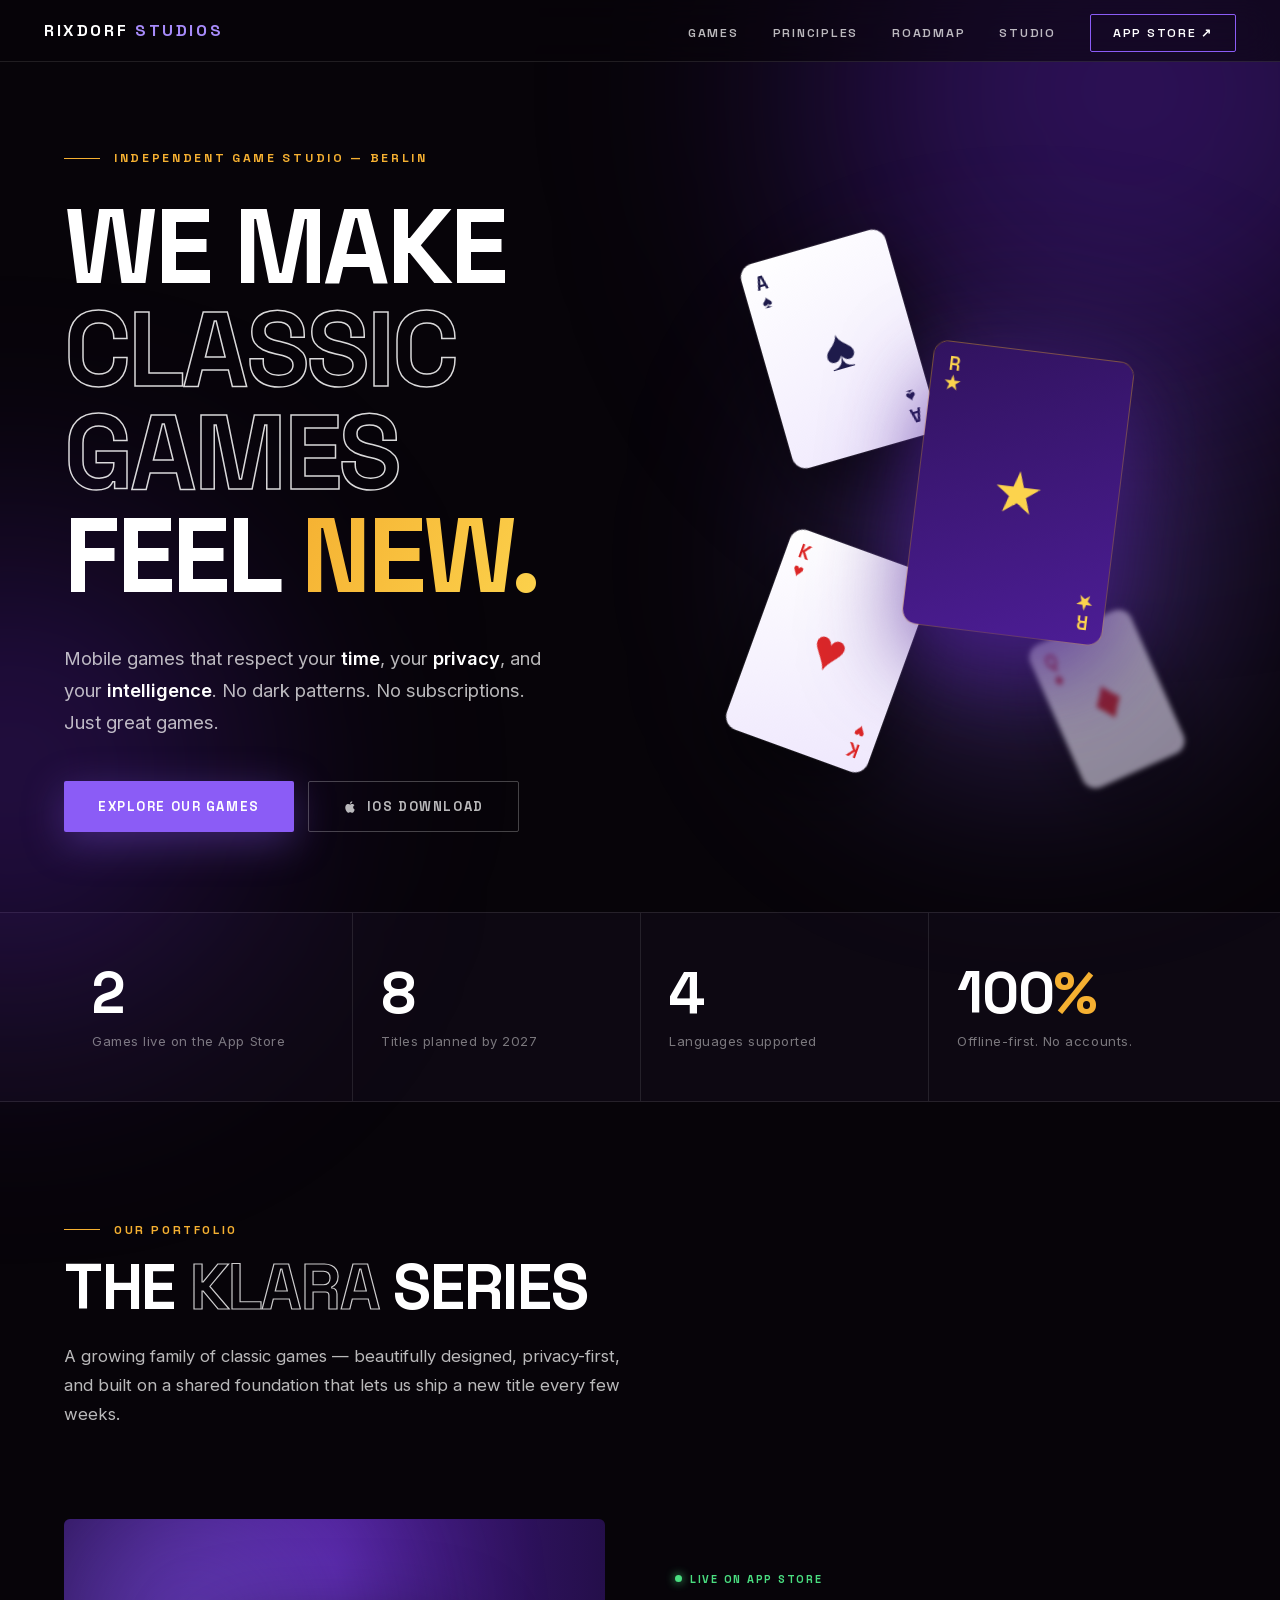
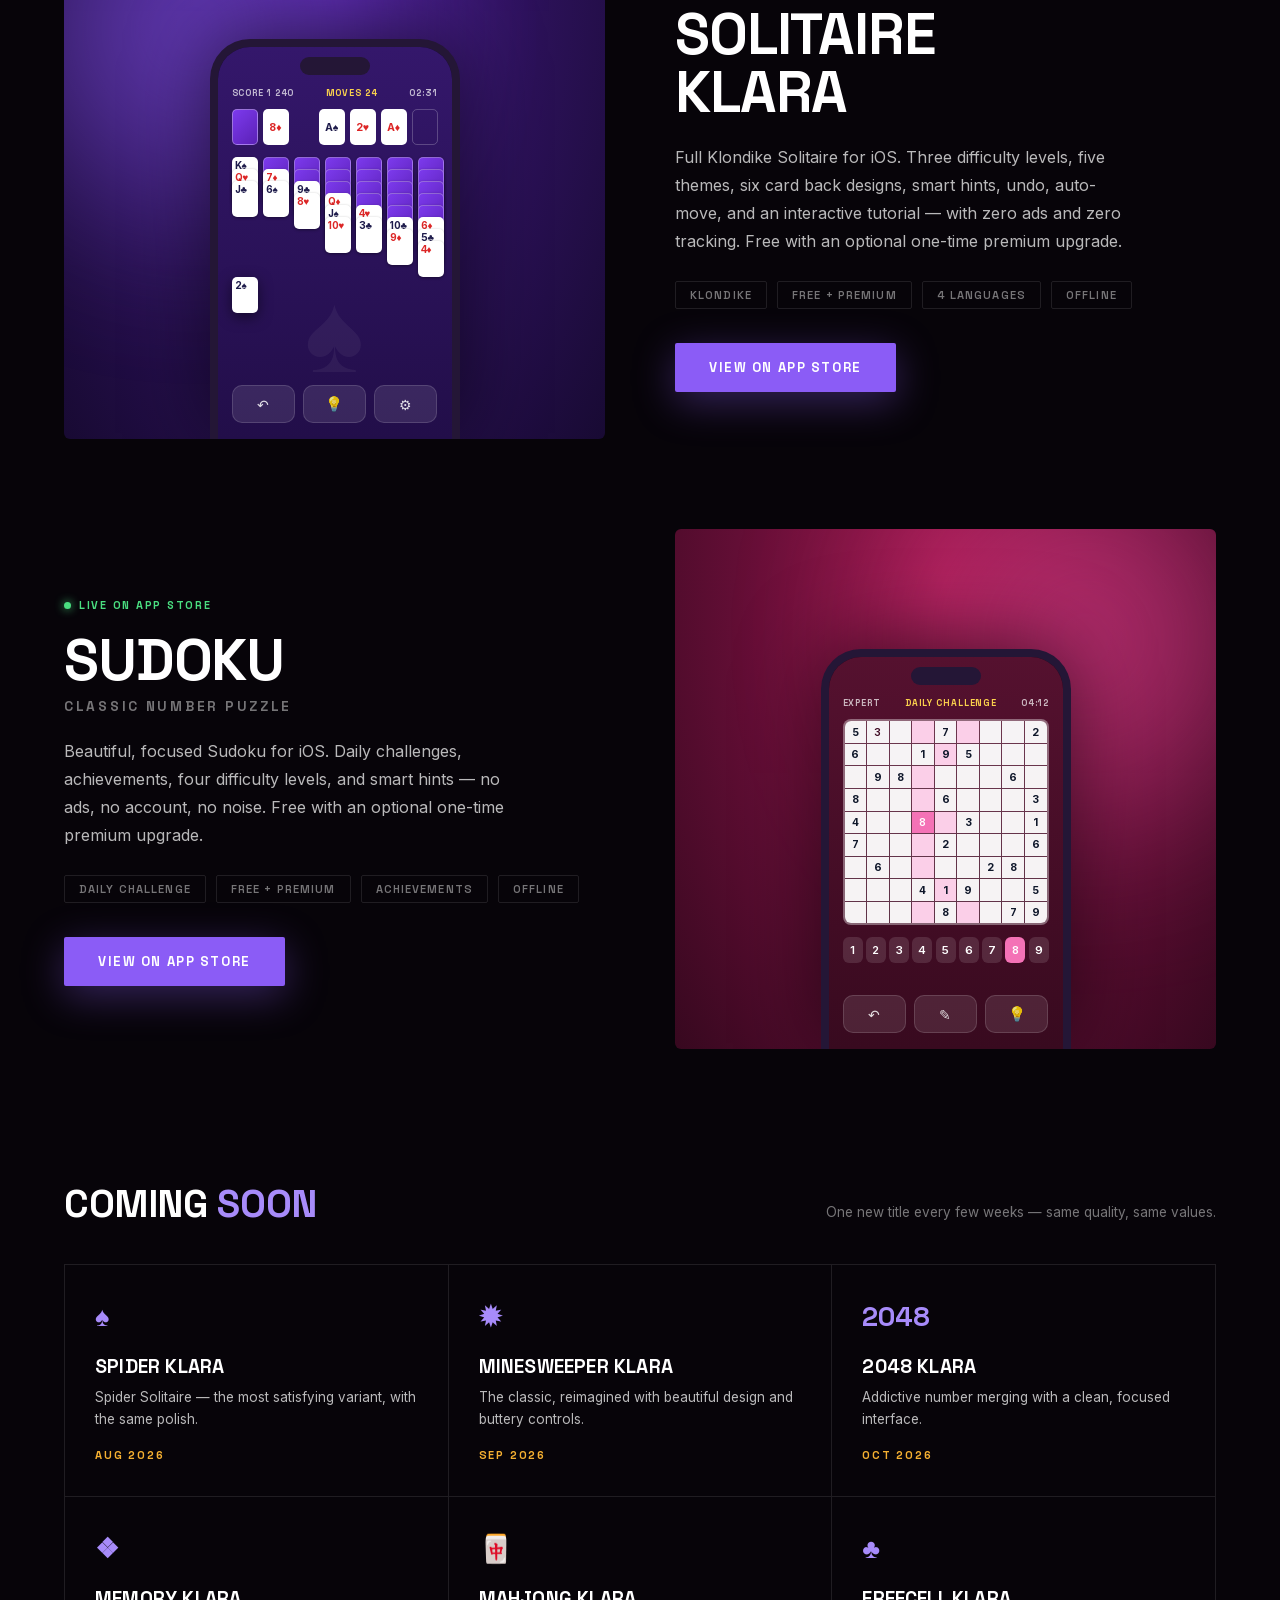
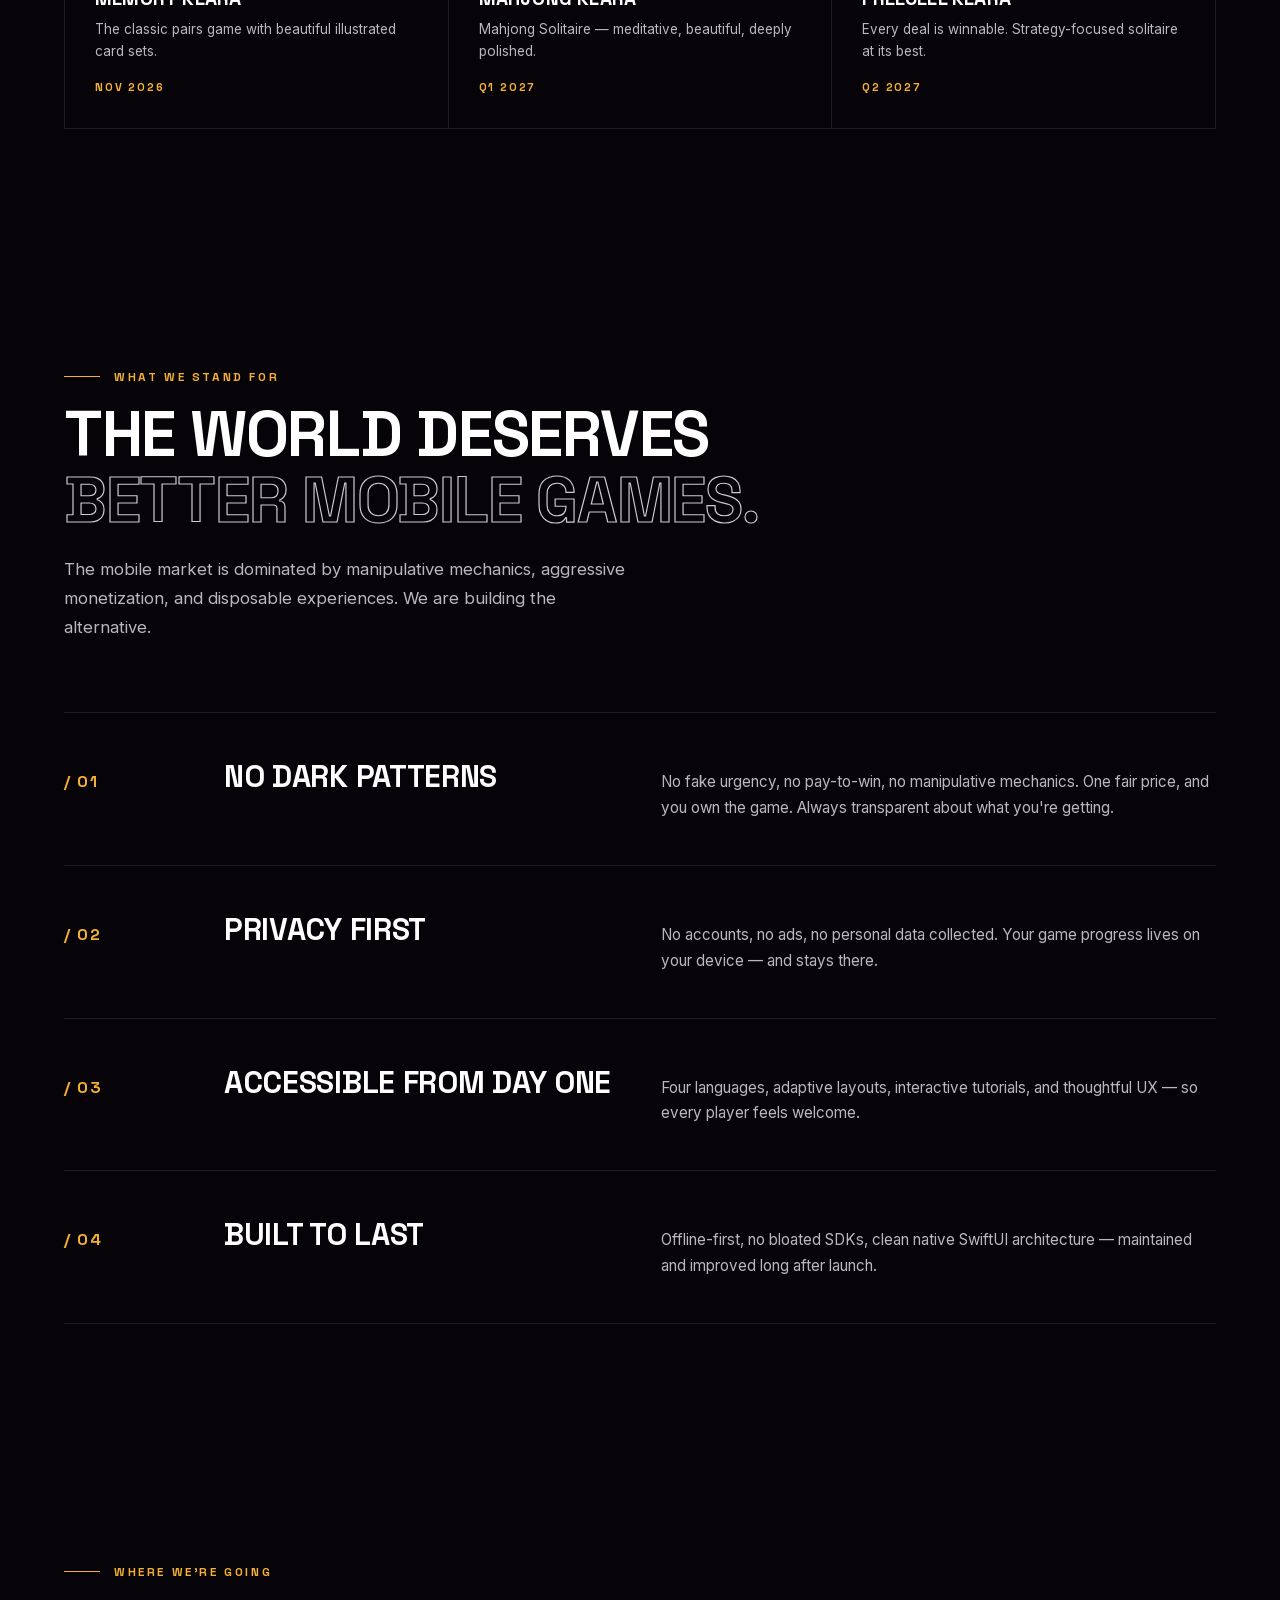
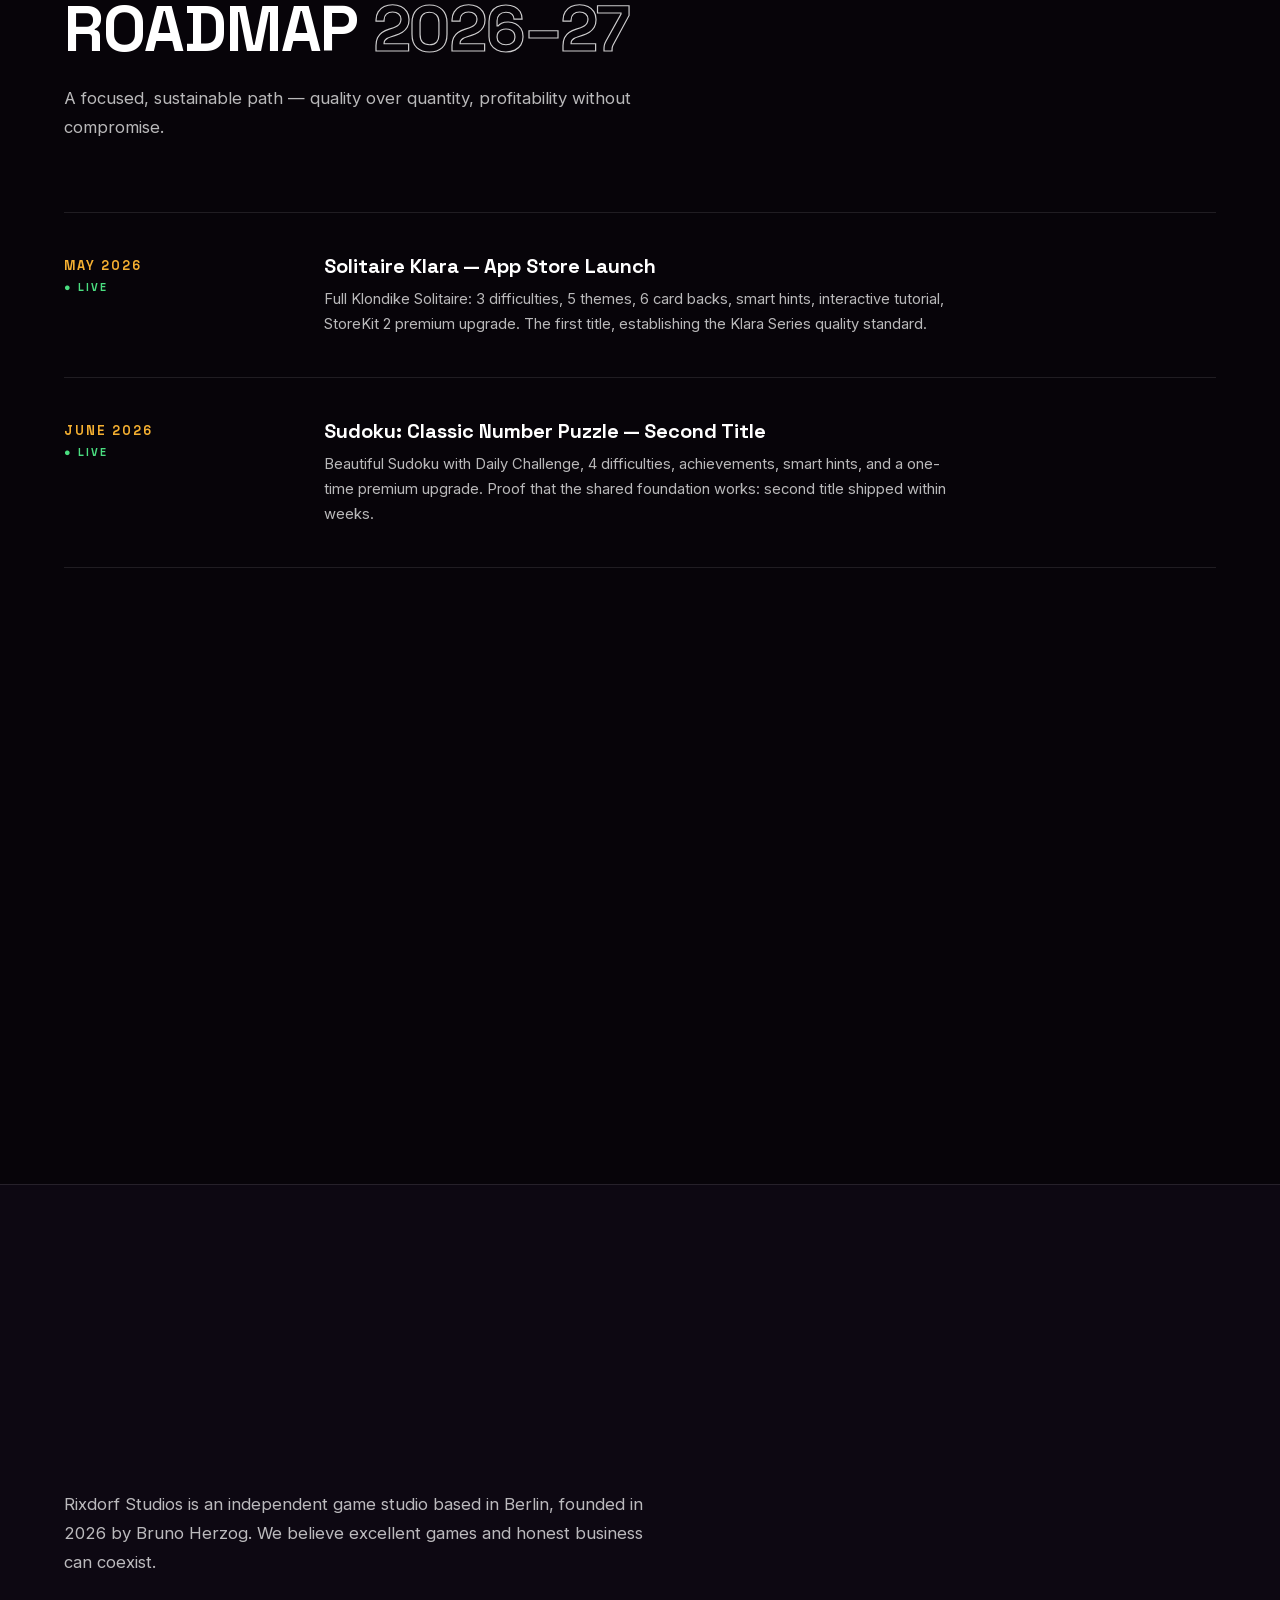
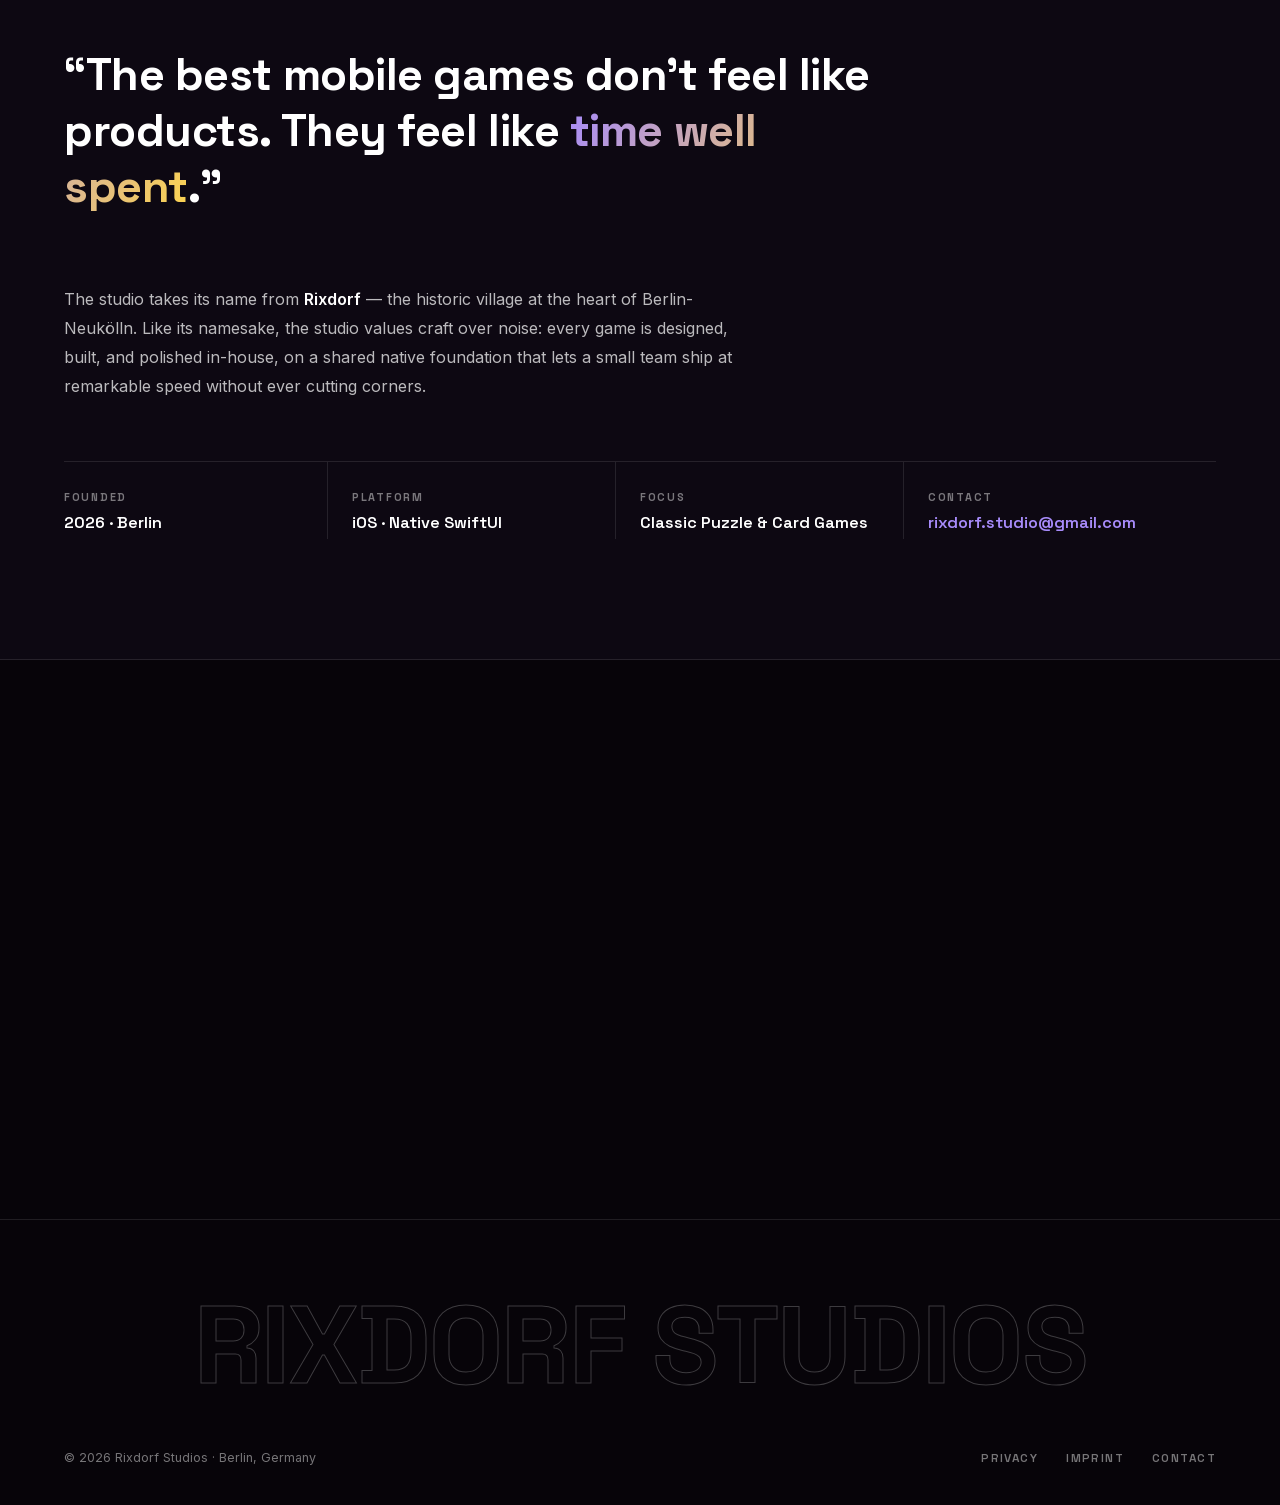
==== commit b5dcd3d2: "Sudoku is live: rename to store name 'Sudoku — Classic Number Puzzle', add App Store link - Showcase" ====
--- a/index.html
+++ b/index.html
@@ -633,6 +633,15 @@
       text-transform: uppercase;
       margin-bottom: 22px;
     }
+    .show-subname {
+      font-family: var(--font-display);
+      font-size: 0.85rem;
+      font-weight: 700;
+      letter-spacing: 0.2em;
+      text-transform: uppercase;
+      color: var(--ink-45);
+      margin: -14px 0 22px;
+    }
     .show-desc {
       color: var(--ink-70);
       font-size: 1rem;
@@ -1028,7 +1037,7 @@
     </div>
     <div class="num reveal">
       <div class="num-value"><span data-count="4">0</span></div>
-      <div class="num-label">Languages in every game</div>
+      <div class="num-label">Languages supported</div>
     </div>
     <div class="num reveal">
       <div class="num-value"><span data-count="100">0</span><em>%</em></div>
@@ -1142,7 +1151,8 @@
       </div>
       <div class="reveal-left">
         <span class="show-status">Live on App Store</span>
-        <h3 class="show-name">Sudoku<br>Roza</h3>
+        <h3 class="show-name">Sudoku</h3>
+        <p class="show-subname">Classic Number Puzzle</p>
         <p class="show-desc">
           Beautiful, focused Sudoku for iOS. Daily challenges, achievements, four difficulty
           levels, and smart hints — no ads, no account, no noise. Free with an optional
@@ -1151,9 +1161,10 @@
         <div class="show-tags">
           <span class="show-tag">Daily Challenge</span>
           <span class="show-tag">Free + Premium</span>
-          <span class="show-tag">4 Languages</span>
+          <span class="show-tag">Achievements</span>
           <span class="show-tag">Offline</span>
         </div>
+        <a href="https://apps.apple.com/app/id6777118920" target="_blank" rel="noopener" class="btn-solid">View on App Store</a>
       </div>
     </div>
 
@@ -1260,7 +1271,7 @@
       <div class="roadmap-row reveal">
         <div class="roadmap-when">June 2026 <span class="live">● Live</span></div>
         <div>
-          <div class="roadmap-what">Sudoku Roza — Second Title</div>
+          <div class="roadmap-what">Sudoku: Classic Number Puzzle — Second Title</div>
           <div class="roadmap-text">Beautiful Sudoku with Daily Challenge, 4 difficulties, achievements, smart hints, and a one-time premium upgrade. Proof that the shared foundation works: second title shipped within weeks.</div>
         </div>
       </div>
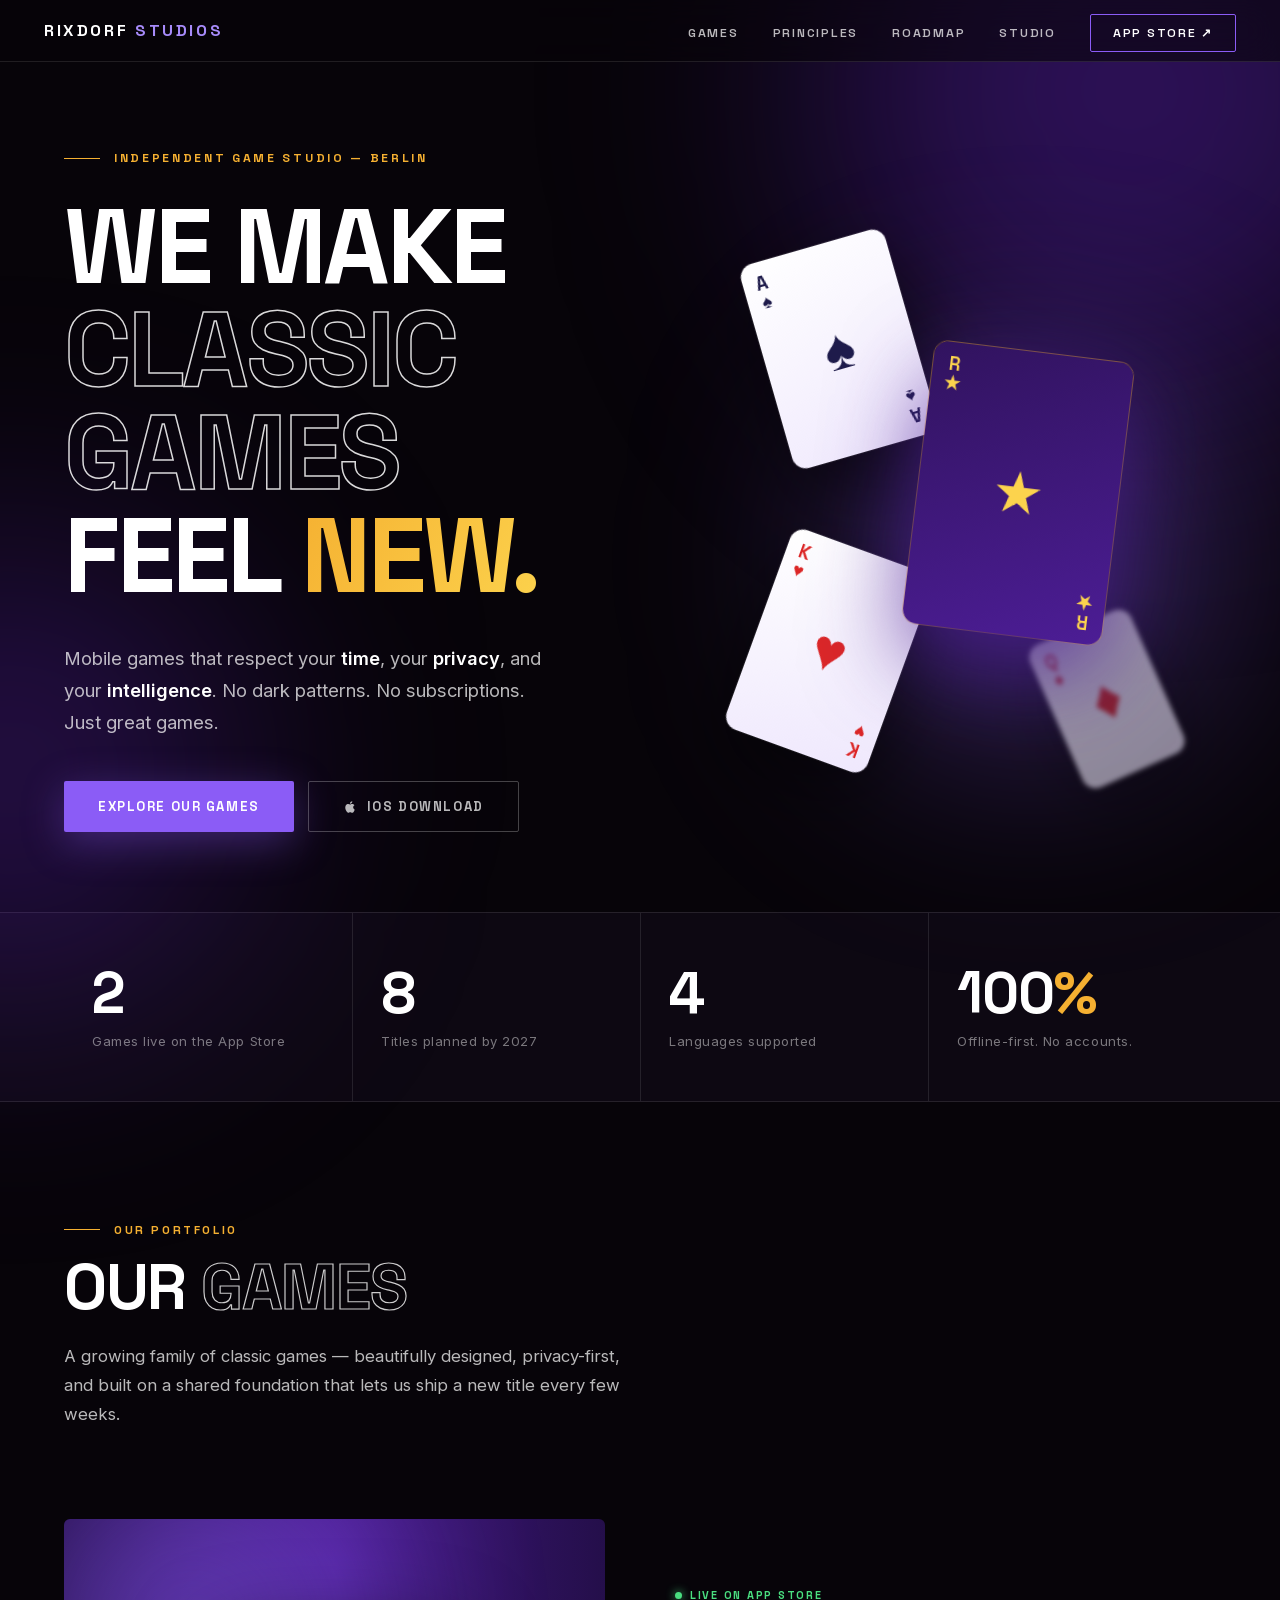
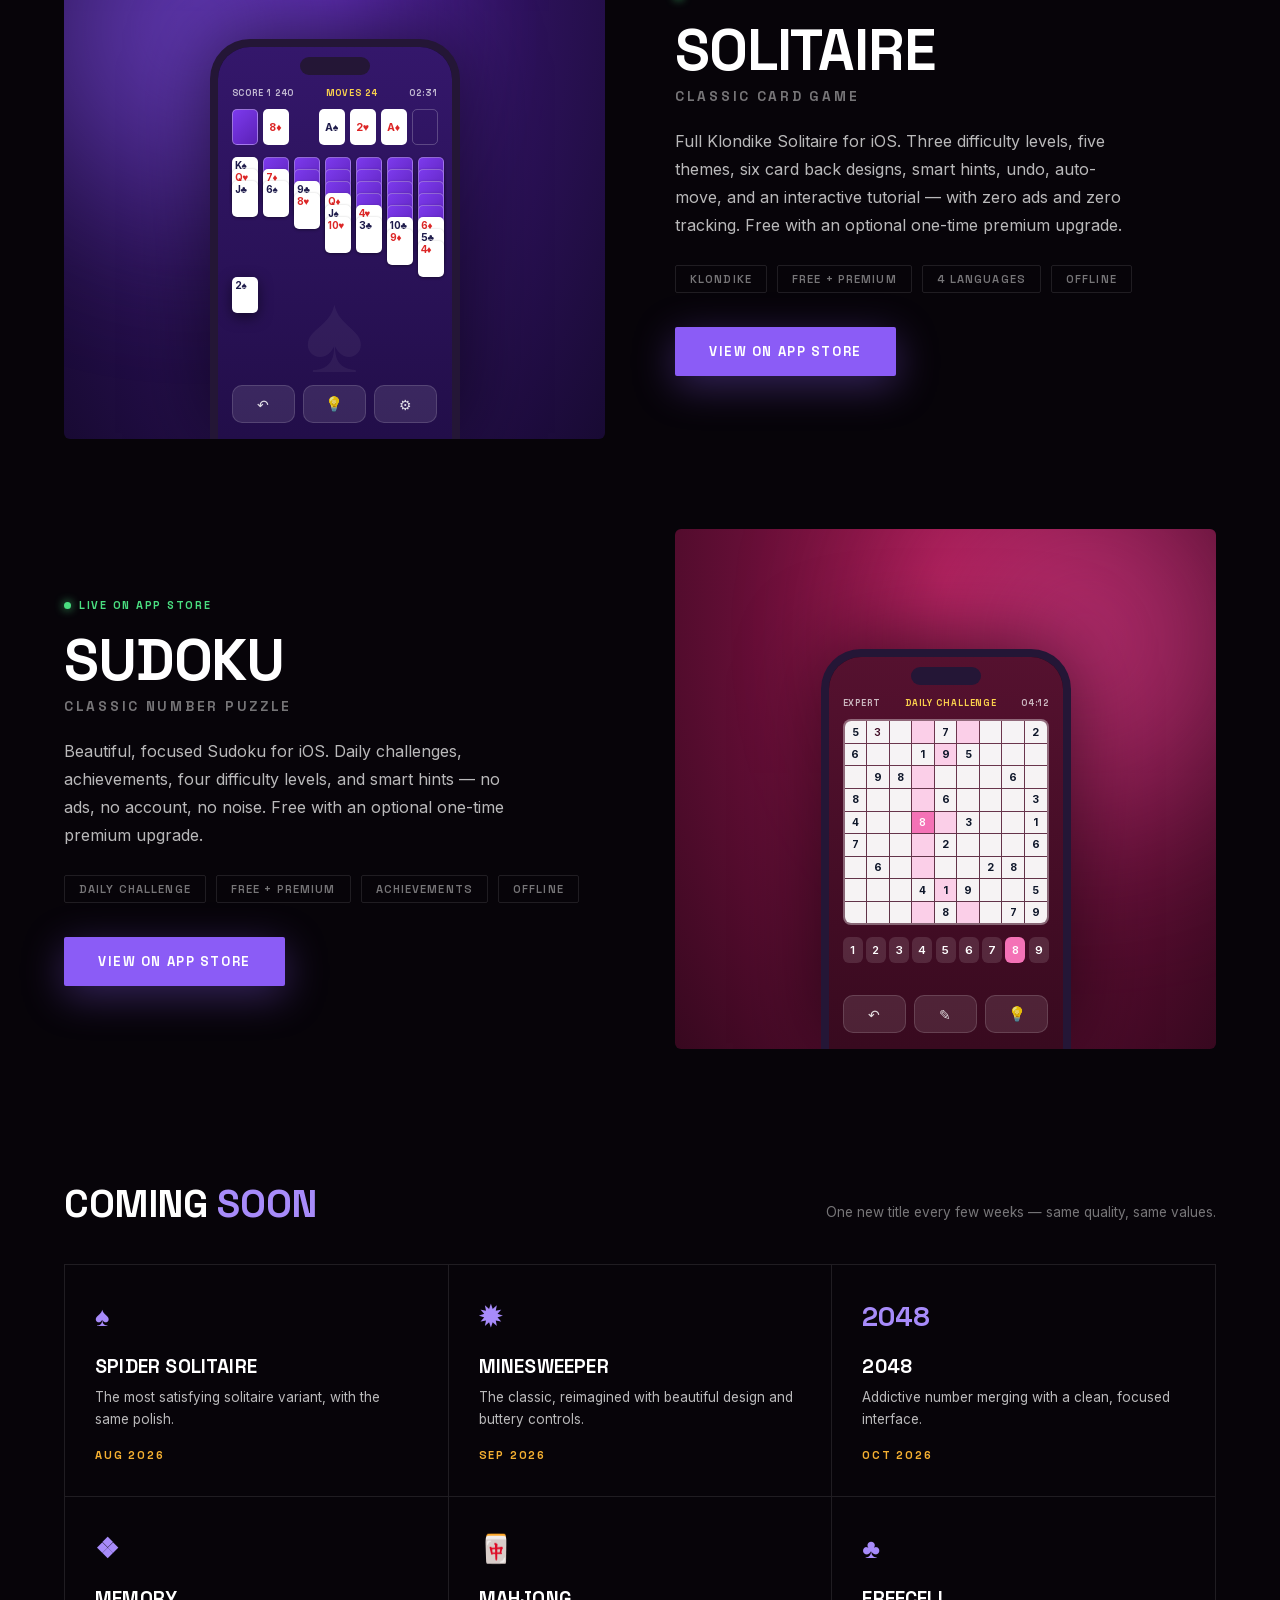
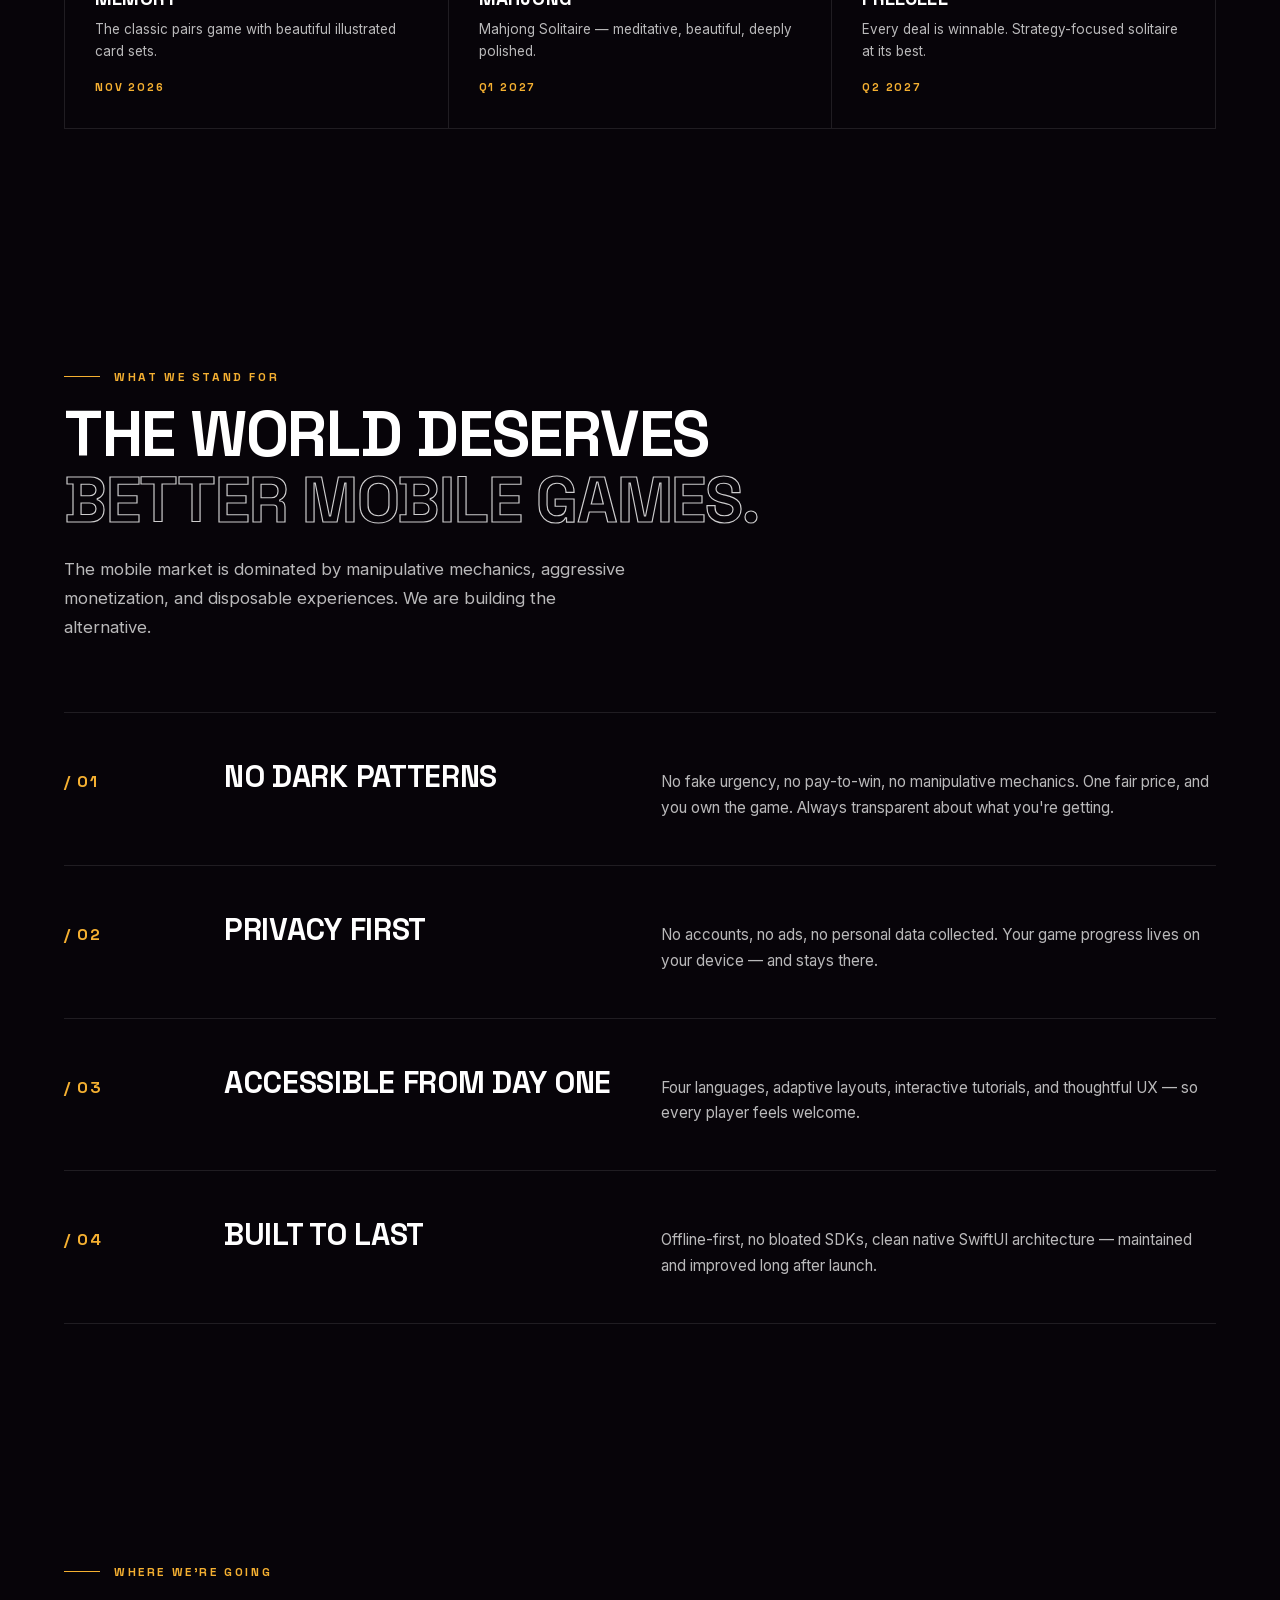
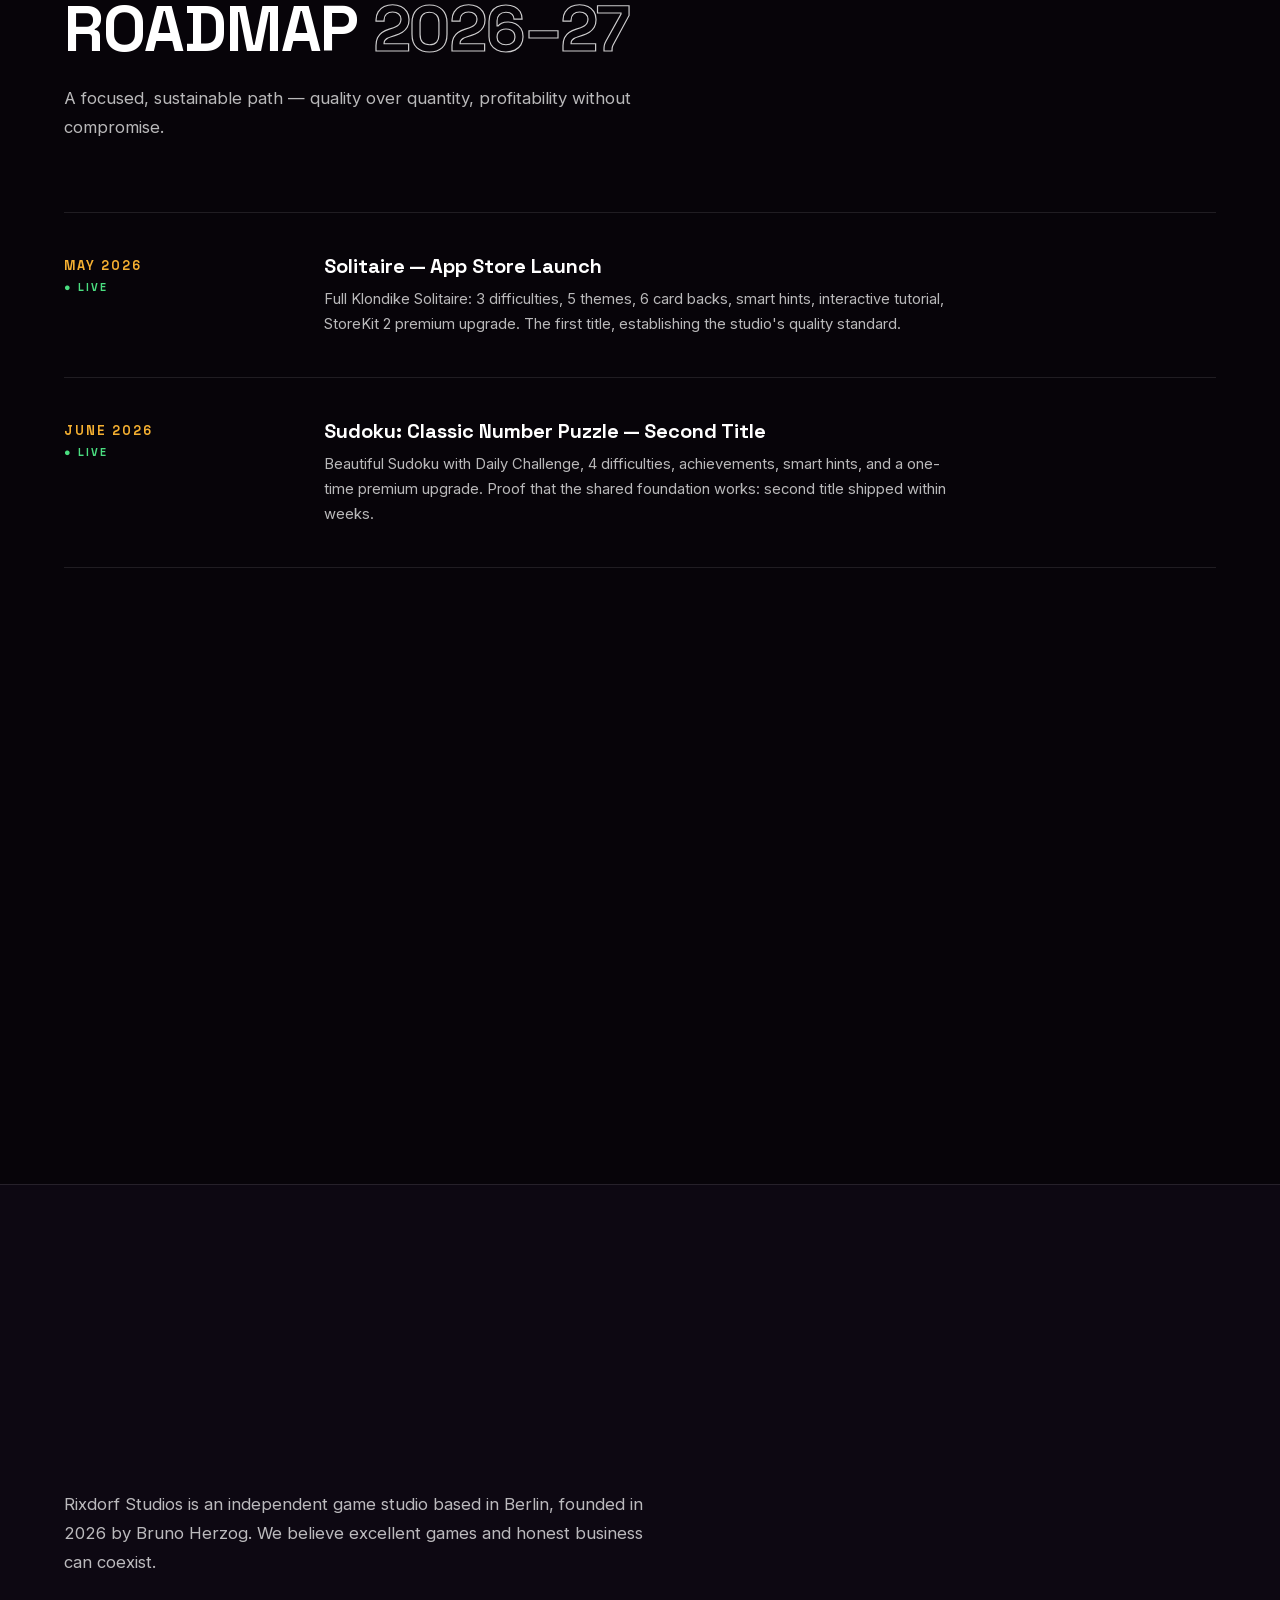
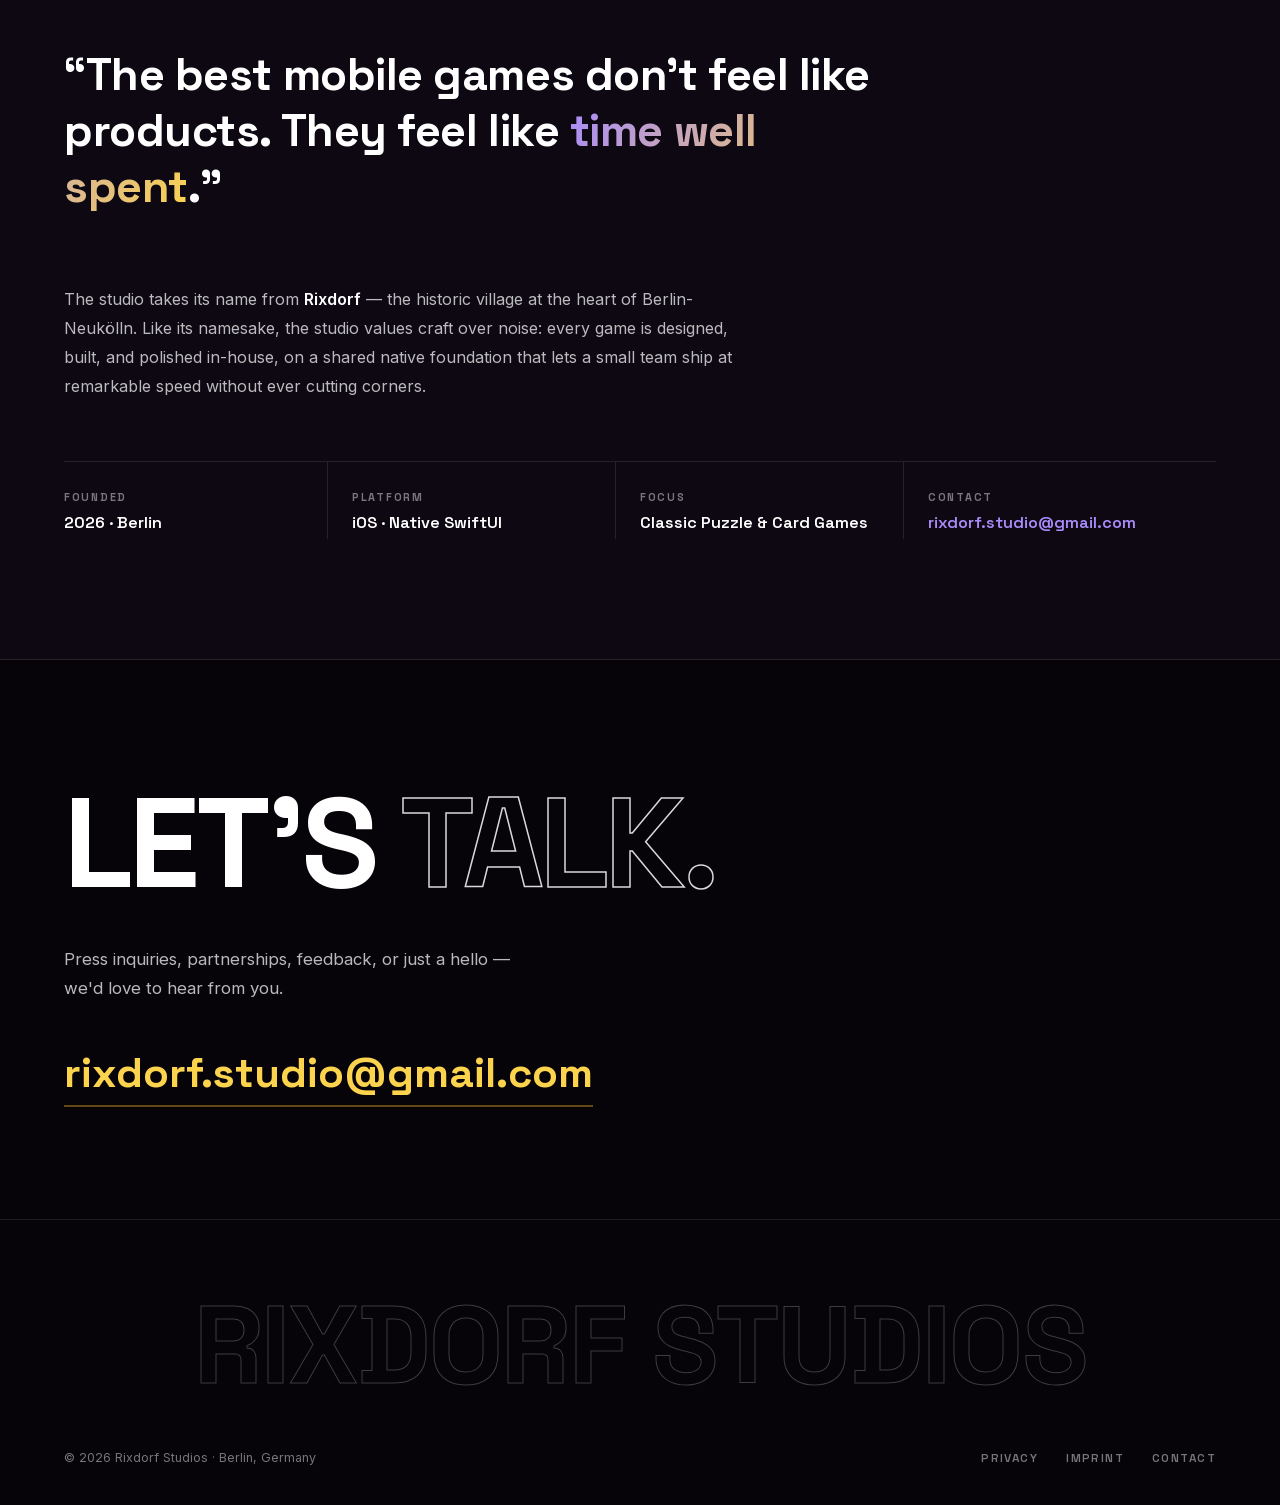
==== commit 3648816c: "Remove all 'Klara' mentions from the website - Portfolio heading 'The Klara Series' → 'Our Games' - " ====
--- a/index.html
+++ b/index.html
@@ -1050,7 +1050,7 @@
 <section id="games">
   <div class="wrap">
     <p class="eyebrow reveal">Our Portfolio</p>
-    <h2 class="h2 reveal">The <span class="outline">Klara</span> Series</h2>
+    <h2 class="h2 reveal">Our <span class="outline">Games</span></h2>
     <p class="lead reveal">
       A growing family of classic games — beautifully designed, privacy-first, and built on a
       shared foundation that lets us ship a new title every few weeks.
@@ -1100,7 +1100,8 @@
       </div>
       <div class="reveal-right">
         <span class="show-status">Live on App Store</span>
-        <h3 class="show-name">Solitaire<br>Klara</h3>
+        <h3 class="show-name">Solitaire</h3>
+        <p class="show-subname">Classic Card Game</p>
         <p class="show-desc">
           Full Klondike Solitaire for iOS. Three difficulty levels, five themes, six card back
           designs, smart hints, undo, auto-move, and an interactive tutorial — with zero ads
@@ -1177,37 +1178,37 @@
       <div class="soon-grid">
         <div class="soon-card reveal">
           <div class="soon-glyph">♠</div>
-          <div class="soon-name">Spider Klara</div>
-          <div class="soon-desc">Spider Solitaire — the most satisfying variant, with the same polish.</div>
+          <div class="soon-name">Spider Solitaire</div>
+          <div class="soon-desc">The most satisfying solitaire variant, with the same polish.</div>
           <div class="soon-date">Aug 2026</div>
         </div>
         <div class="soon-card reveal">
           <div class="soon-glyph">✹</div>
-          <div class="soon-name">Minesweeper Klara</div>
+          <div class="soon-name">Minesweeper</div>
           <div class="soon-desc">The classic, reimagined with beautiful design and buttery controls.</div>
           <div class="soon-date">Sep 2026</div>
         </div>
         <div class="soon-card reveal">
           <div class="soon-glyph">2048</div>
-          <div class="soon-name">2048 Klara</div>
+          <div class="soon-name">2048</div>
           <div class="soon-desc">Addictive number merging with a clean, focused interface.</div>
           <div class="soon-date">Oct 2026</div>
         </div>
         <div class="soon-card reveal">
           <div class="soon-glyph">❖</div>
-          <div class="soon-name">Memory Klara</div>
+          <div class="soon-name">Memory</div>
           <div class="soon-desc">The classic pairs game with beautiful illustrated card sets.</div>
           <div class="soon-date">Nov 2026</div>
         </div>
         <div class="soon-card reveal">
           <div class="soon-glyph">🀄</div>
-          <div class="soon-name">Mahjong Klara</div>
+          <div class="soon-name">Mahjong</div>
           <div class="soon-desc">Mahjong Solitaire — meditative, beautiful, deeply polished.</div>
           <div class="soon-date">Q1 2027</div>
         </div>
         <div class="soon-card reveal">
           <div class="soon-glyph">♣</div>
-          <div class="soon-name">FreeCell Klara</div>
+          <div class="soon-name">FreeCell</div>
           <div class="soon-desc">Every deal is winnable. Strategy-focused solitaire at its best.</div>
           <div class="soon-date">Q2 2027</div>
         </div>
@@ -1264,8 +1265,8 @@
       <div class="roadmap-row reveal">
         <div class="roadmap-when">May 2026 <span class="live">● Live</span></div>
         <div>
-          <div class="roadmap-what">Solitaire Klara — App Store Launch</div>
-          <div class="roadmap-text">Full Klondike Solitaire: 3 difficulties, 5 themes, 6 card backs, smart hints, interactive tutorial, StoreKit 2 premium upgrade. The first title, establishing the Klara Series quality standard.</div>
+          <div class="roadmap-what">Solitaire — App Store Launch</div>
+          <div class="roadmap-text">Full Klondike Solitaire: 3 difficulties, 5 themes, 6 card backs, smart hints, interactive tutorial, StoreKit 2 premium upgrade. The first title, establishing the studio's quality standard.</div>
         </div>
       </div>
       <div class="roadmap-row reveal">
@@ -1279,21 +1280,21 @@
         <div class="roadmap-when">Aug – Nov 2026</div>
         <div>
           <div class="roadmap-what">Portfolio Expansion — 4 More Titles</div>
-          <div class="roadmap-text">Spider Klara (Aug), Minesweeper Klara (Sep), 2048 Klara (Oct), Memory Klara (Nov). A mix of premium and free titles, building recurring revenue from a diversified portfolio.</div>
+          <div class="roadmap-text">Spider Solitaire (Aug), Minesweeper (Sep), 2048 (Oct), Memory (Nov). A mix of premium and free titles, building recurring revenue from a diversified portfolio.</div>
         </div>
       </div>
       <div class="roadmap-row reveal">
         <div class="roadmap-when">Q1 – Q2 2027</div>
         <div>
           <div class="roadmap-what">Mahjong + FreeCell — Premium Catalogue Complete</div>
-          <div class="roadmap-text">Eight titles live. The Klara Series established as a recognizable brand, with cross-promotion across all titles and exploration of iPad and Mac versions.</div>
+          <div class="roadmap-text">Eight titles live. Rixdorf Studios established as a recognizable brand, with cross-promotion across all titles and exploration of iPad and Mac versions.</div>
         </div>
       </div>
       <div class="roadmap-row reveal">
         <div class="roadmap-when">2027+</div>
         <div>
           <div class="roadmap-what">Studio Scale — Team & New Series</div>
-          <div class="roadmap-text">First hires. Android expansion of top-performing titles. A potential second game series beyond Klara. Rixdorf Studios as a recognized name in privacy-first indie gaming in Europe.</div>
+          <div class="roadmap-text">First hires. Android expansion of top-performing titles. A potential second game series. Rixdorf Studios as a recognized name in privacy-first indie gaming in Europe.</div>
         </div>
       </div>
     </div>
